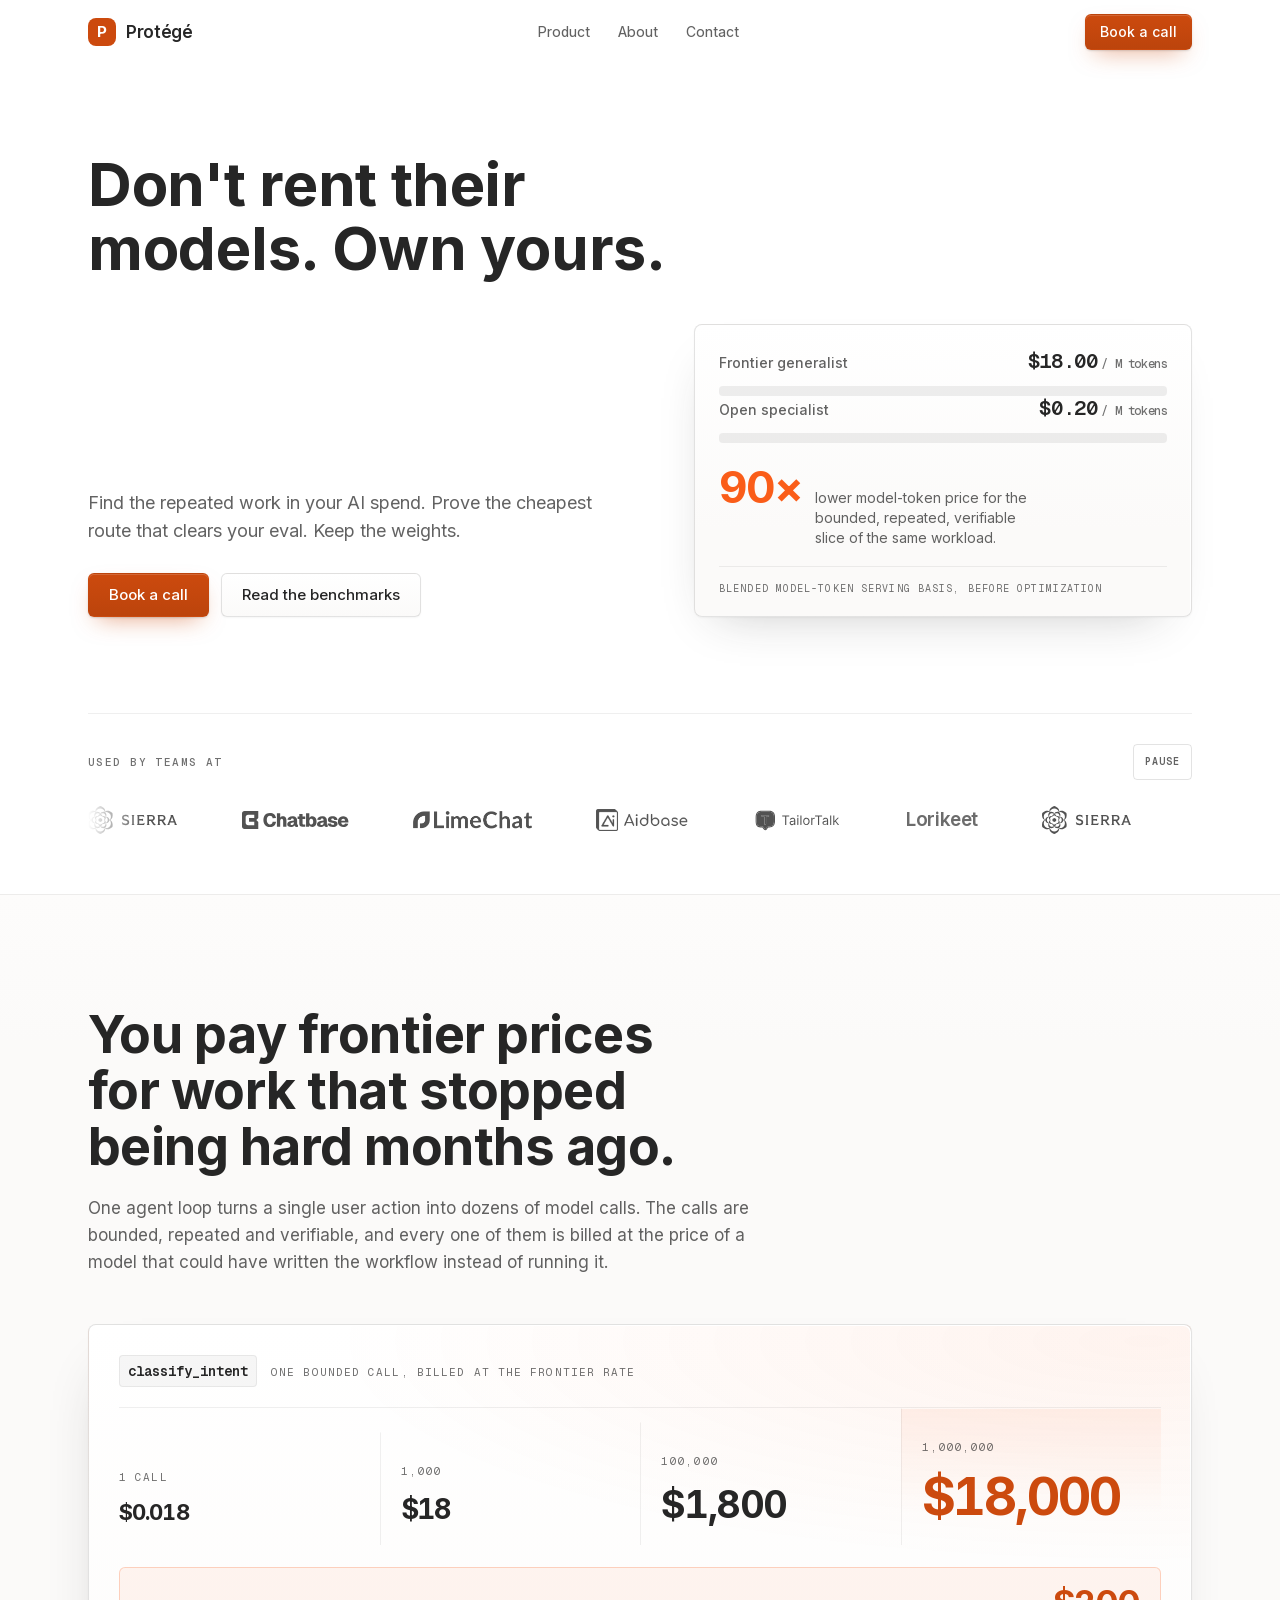
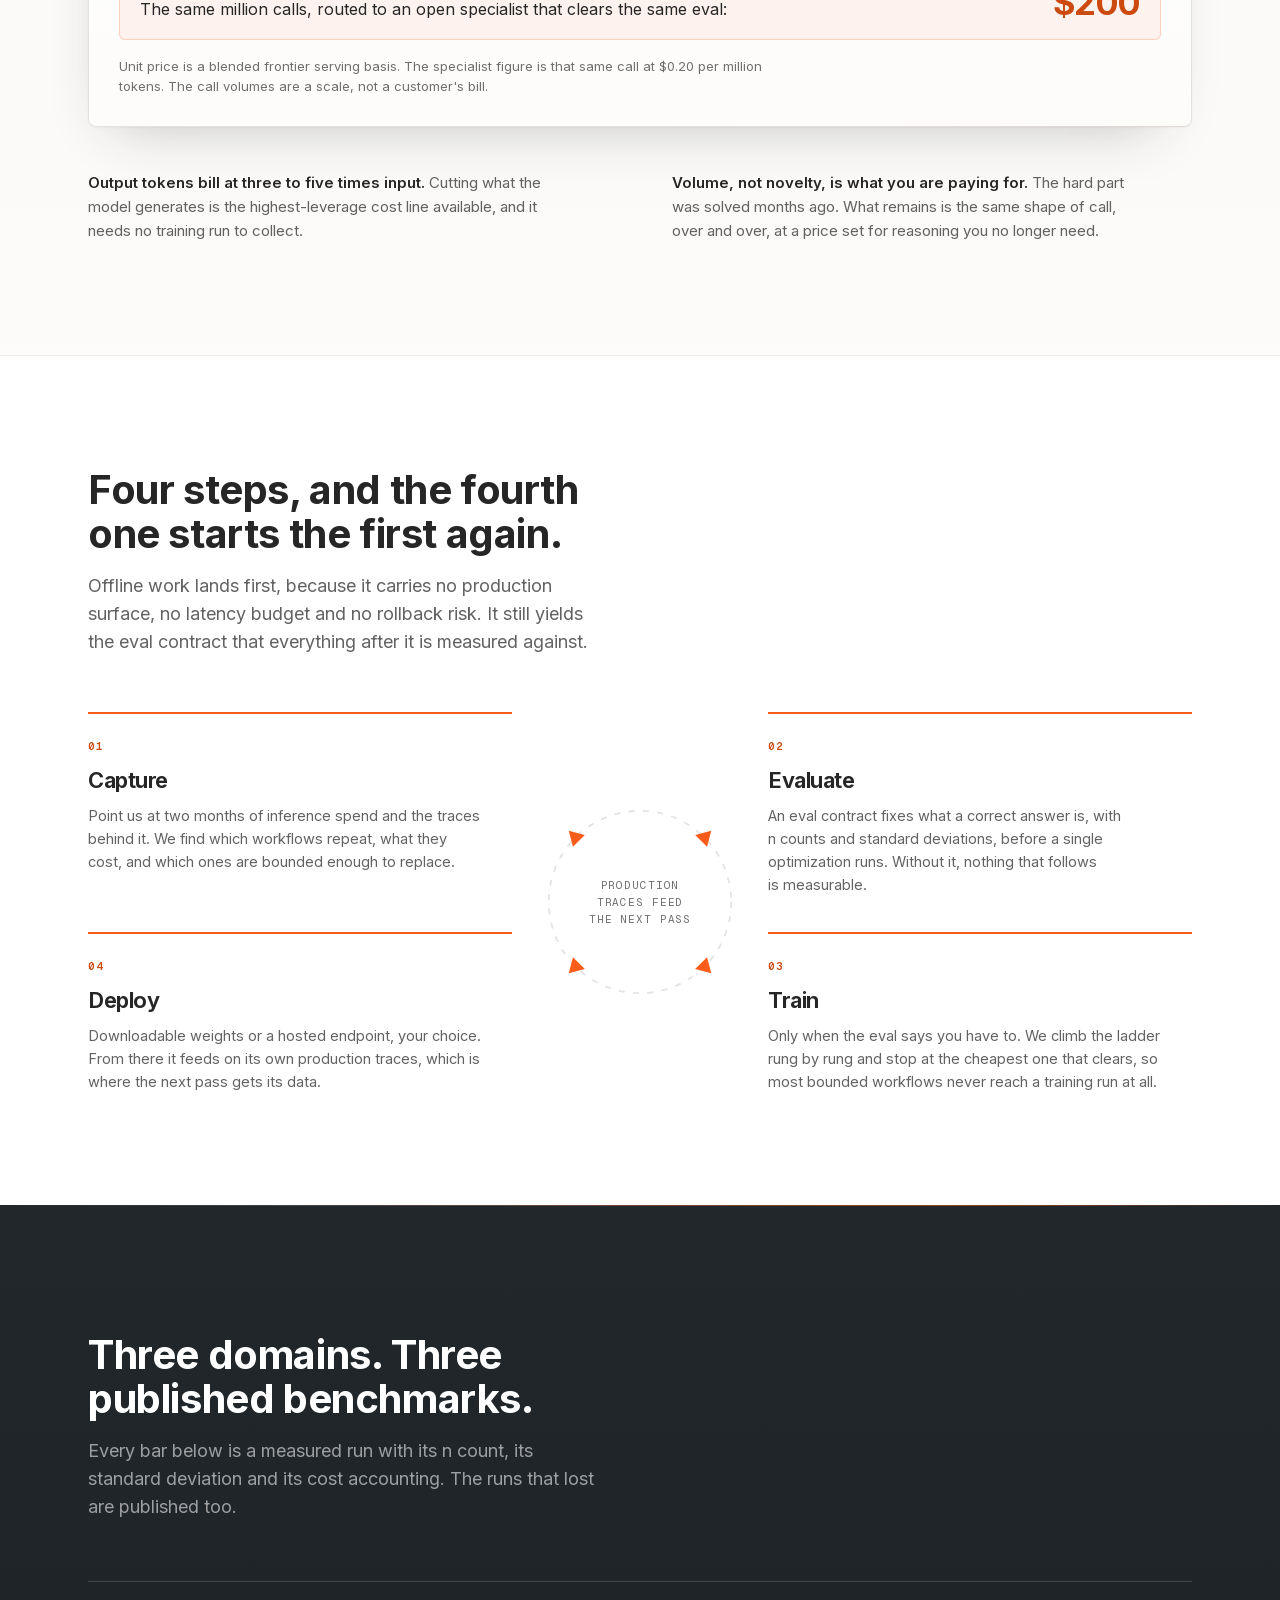
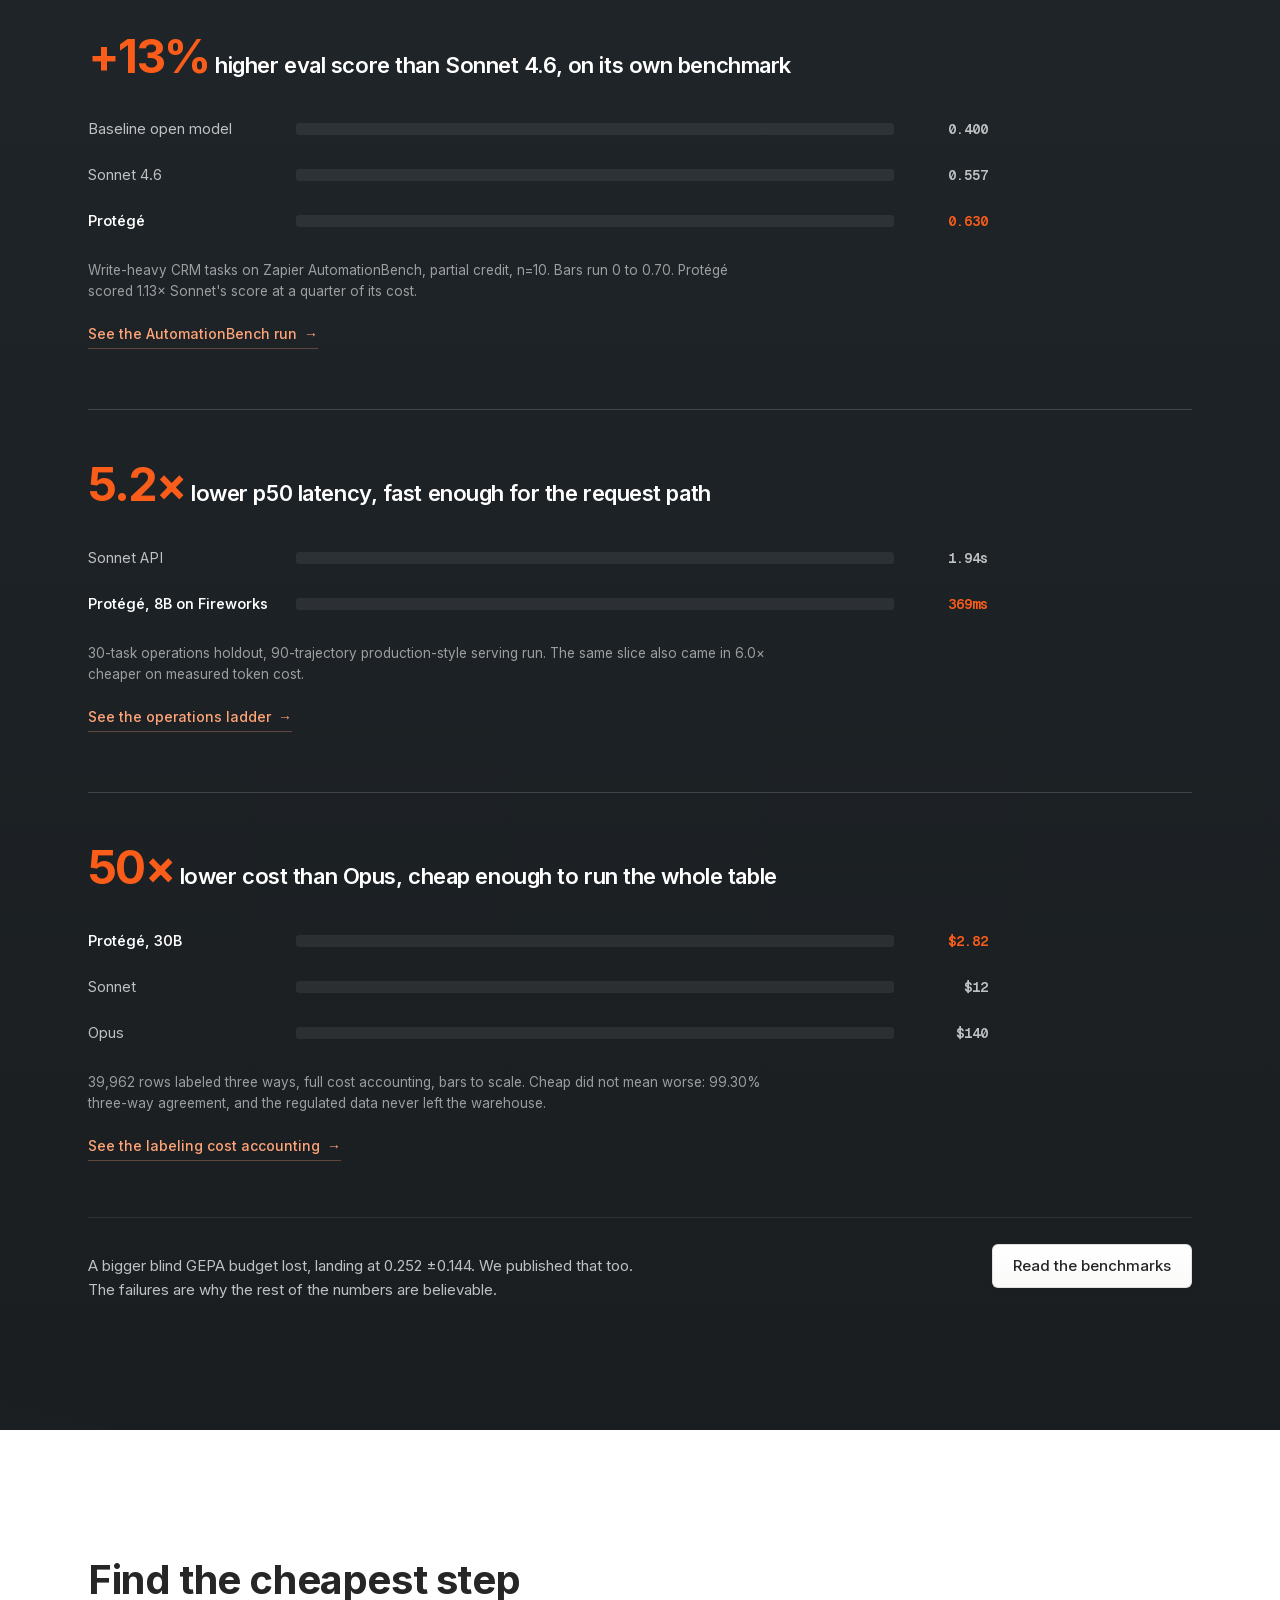
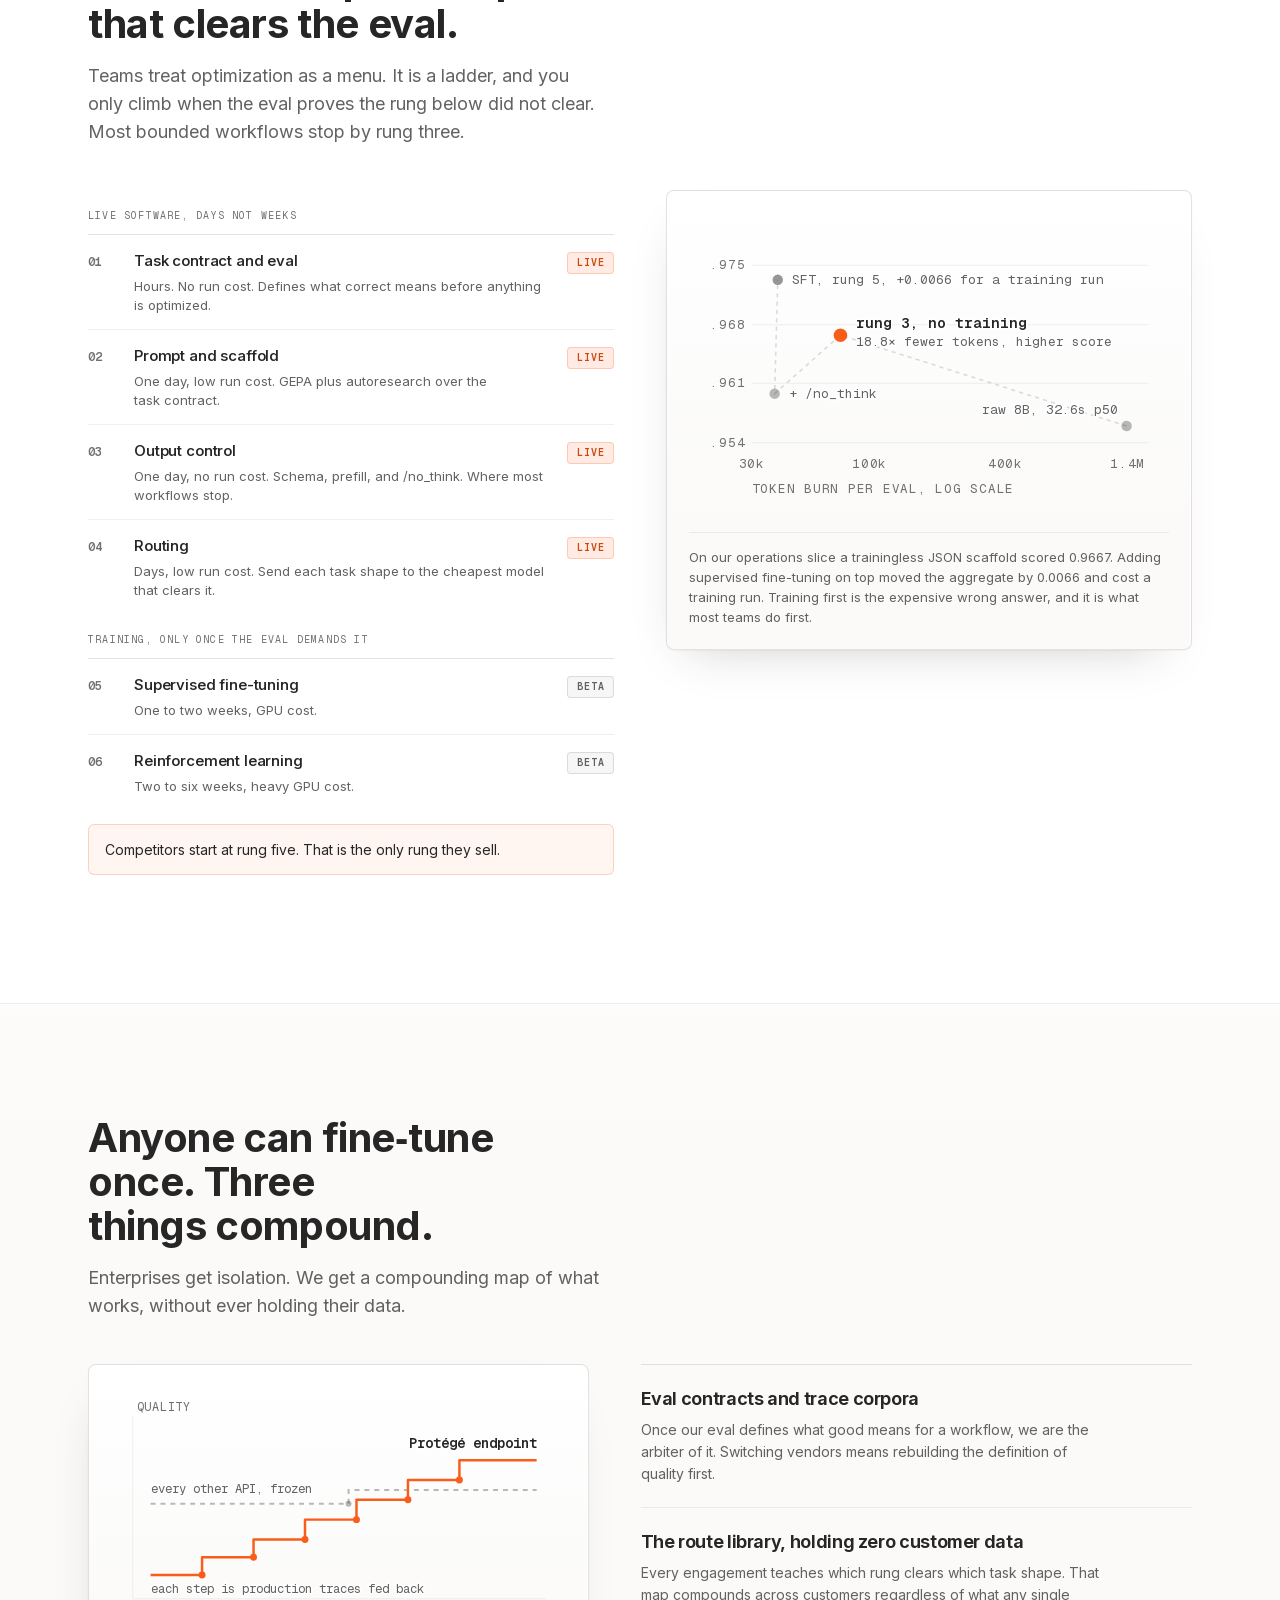
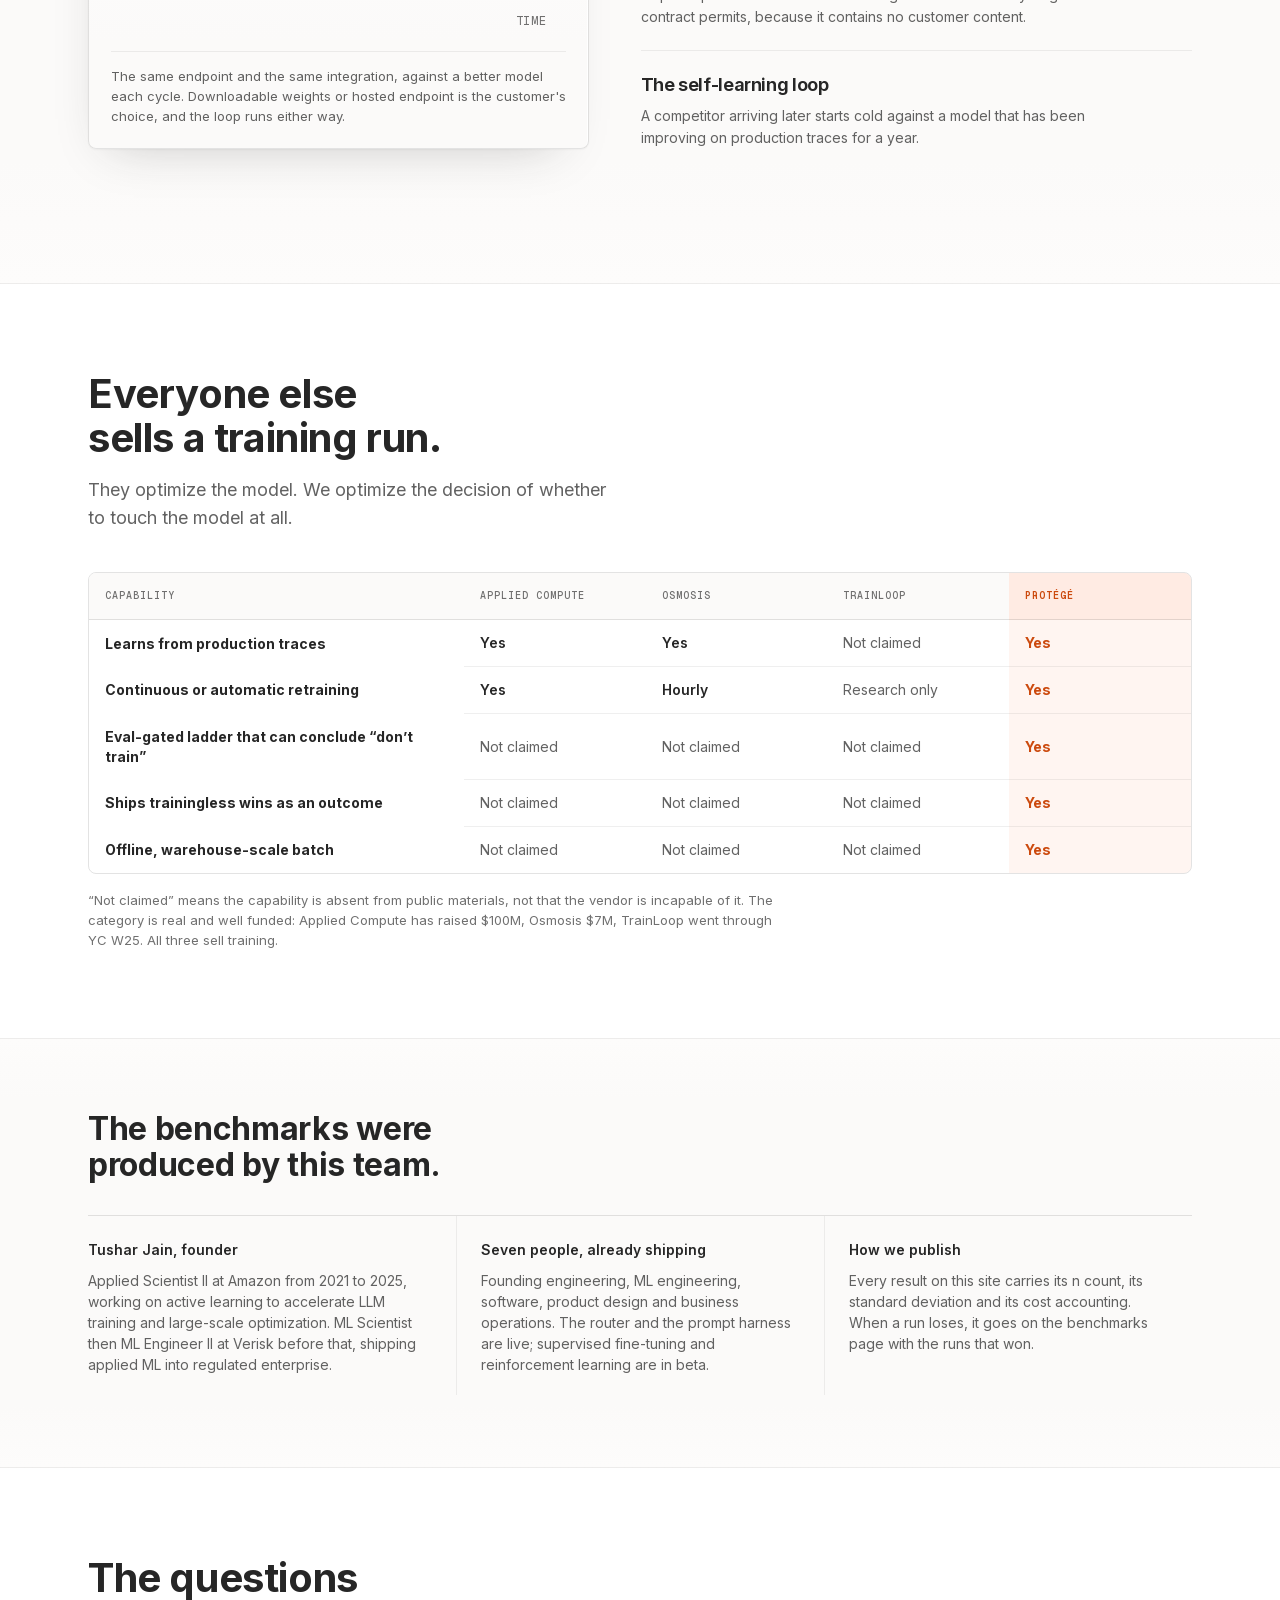
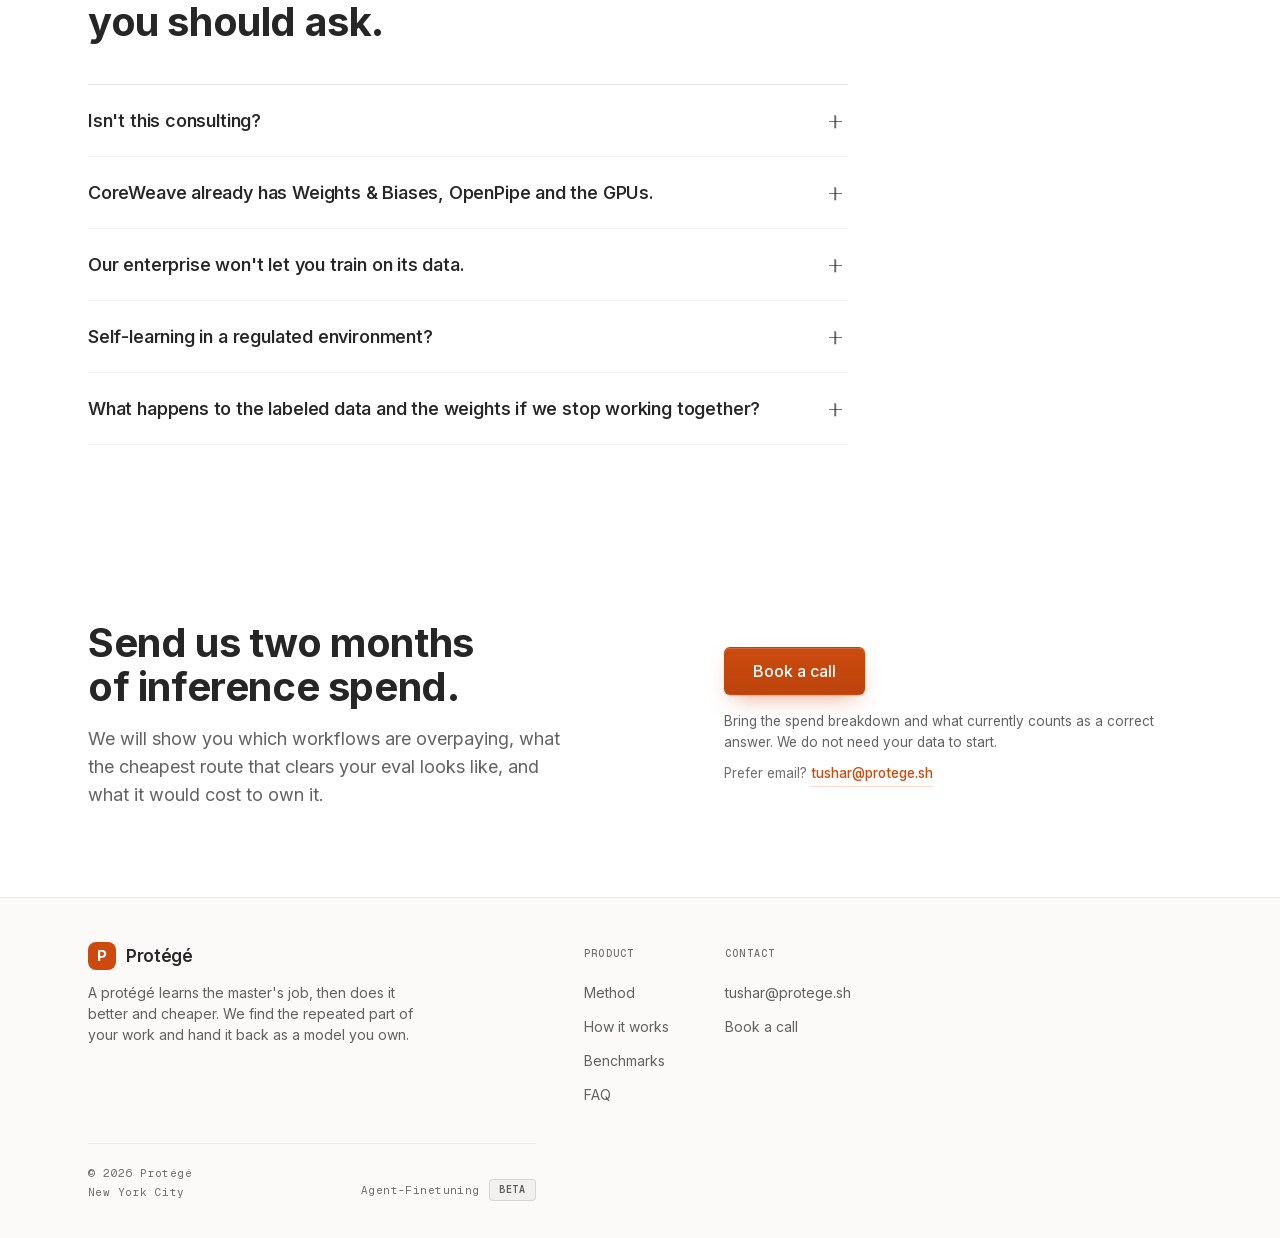
==== index.html @ 0a36b4c3 "Act on three audits: taste, craft/a11y, and SEO Three real P0s, one of them mine:  body{overflow-x:h" ====
<!DOCTYPE html>
<html lang="en">
<head>
<meta charset="UTF-8">
<meta name="viewport" content="width=device-width,initial-scale=1">
<title>Protégé — LLM post-training and routing that cuts inference cost</title>
<meta name="description" content="Protégé finds the repeated work in your LLM spend, proves the cheapest route that clears your eval, and hands back an open model you own. Published benchmarks with n counts.">
<meta name="theme-color" content="#ffffff">
<meta name="color-scheme" content="light">

<link rel="canonical" href="https://protege.sh/">

<meta property="og:type" content="website">
<meta property="og:site_name" content="Protégé">
<meta property="og:locale" content="en_US">
<meta property="og:url" content="https://protege.sh/">
<meta property="og:title" content="Protégé: own the models that do your repeated work">
<meta property="og:description" content="Find the repeated work in your LLM spend. Prove the cheapest route that clears your eval. Keep the weights.">
<meta property="og:image" content="https://protege.sh/assets/og.png">
<meta property="og:image:width" content="1200">
<meta property="og:image:height" content="630">
<meta property="og:image:type" content="image/png">
<meta property="og:image:alt" content="Protégé — eval-driven post-training and LLM routing">
<meta name="twitter:card" content="summary_large_image">
<meta name="twitter:title" content="Protégé: own the models that do your repeated work">
<meta name="twitter:description" content="Find the repeated work in your LLM spend. Prove the cheapest route that clears your eval. Keep the weights.">
<meta name="twitter:image" content="https://protege.sh/assets/og.png">
<meta name="twitter:image:alt" content="Protégé — eval-driven post-training and LLM routing">

<link rel="icon" href="assets/favicon.svg" type="image/svg+xml">
<link rel="preload" href="assets/fonts/inter-latin.woff2" as="font" type="font/woff2" crossorigin>
<link rel="preload" href="assets/fonts/geist-mono-latin.woff2" as="font" type="font/woff2" crossorigin>
<link rel="preload" href="assets/fonts/inter-latin-ext.woff2" as="font" type="font/woff2" crossorigin>
<link rel="stylesheet" href="assets/css/site.css">
<script>document.documentElement.className+=" js";setTimeout(function(){if(!window.__protegeReady)document.documentElement.className=document.documentElement.className.replace(" js","")},2500)</script>
<noscript><style>.reveal{opacity:1!important;transform:none!important}</style></noscript>
<script type="application/ld+json">
{
  "@context": "https://schema.org",
  "@graph": [
    {
      "@type": "Organization",
      "@id": "https://protege.sh/#organization",
      "name": "Protégé",
      "alternateName": "Protege",
      "url": "https://protege.sh/",
      "logo": "https://protege.sh/assets/og.png",
      "description": "Protégé finds the repeated work inside a company's LLM spend, proves the cheapest route that clears their eval, and hands back an open model they own.",
      "email": "tushar@protege.sh",
      "address": {
        "@type": "PostalAddress",
        "addressLocality": "New York",
        "addressRegion": "NY",
        "addressCountry": "US"
      },
      "founder": {
        "@type": "Person",
        "name": "Tushar Jain",
        "jobTitle": "Founder",
        "sameAs": [
          "https://scholar.google.com/citations?user=Aq7k140AAAAJ&hl=en"
        ],
        "alumniOf": [
          {
            "@type": "Organization",
            "name": "Amazon"
          },
          {
            "@type": "Organization",
            "name": "Verisk"
          }
        ]
      },
      "knowsAbout": [
        "LLM post-training",
        "supervised fine-tuning",
        "reinforcement learning from production traces",
        "LLM routing",
        "eval-driven optimization",
        "inference cost reduction"
      ]
    },
    {
      "@type": "WebSite",
      "@id": "https://protege.sh/#website",
      "url": "https://protege.sh/",
      "name": "Protégé",
      "publisher": {
        "@id": "https://protege.sh/#organization"
      },
      "inLanguage": "en"
    },
    {
      "@type": "WebPage",
      "@id": "https://protege.sh/#webpage",
      "url": "https://protege.sh/",
      "name": "Protégé: own the models that do your repeated work",
      "isPartOf": {
        "@id": "https://protege.sh/#website"
      },
      "about": {
        "@id": "https://protege.sh/#organization"
      }
    },
    {
      "@type": "FAQPage",
      "@id": "https://protege.sh/#faq",
      "isPartOf": {
        "@id": "https://protege.sh/#webpage"
      },
      "mainEntity": [
        {
          "@type": "Question",
          "name": "Isn't this consulting?",
          "acceptedAnswer": {
            "@type": "Answer",
            "text": "The ladder is productized. Rungs two, three and four are live software, and every engagement returns reusable rungs to the route library, so forward-deployed hours per engagement fall as coverage rises. The self-learning endpoint is the terminal product."
          }
        },
        {
          "@type": "Question",
          "name": "CoreWeave already has Weights & Biases, OpenPipe and the GPUs.",
          "acceptedAnswer": {
            "@type": "Answer",
            "text": "They assembled it to fill their own capacity, because post-training is a feature that sells compute. We stay neutral across providers, we hand back the weights, and we lead with the eval rather than the cluster. Different buyer, different incentive."
          }
        },
        {
          "@type": "Question",
          "name": "Our enterprise won't let you train on its data.",
          "acceptedAnswer": {
            "@type": "Answer",
            "text": "It does not have to. The cross-customer asset is the route library, a map of which rung clears which task shape, and it contains zero customer content. Per-tenant learning stays isolated and is sold as the feature."
          }
        },
        {
          "@type": "Question",
          "name": "Self-learning in a regulated environment?",
          "acceptedAnswer": {
            "@type": "Answer",
            "text": "There is a human approval gate on by default. No checkpoint promotes without sign-off in regulated tenants, and every retrain is versioned, diffable and rollback-able with a full audit trail. Silent self-redeployment is an audit finding, not a feature."
          }
        },
        {
          "@type": "Question",
          "name": "What happens to the labeled data and the weights if we stop working together?",
          "acceptedAnswer": {
            "@type": "Answer",
            "text": "The weights and the eval contract are yours to keep and to run anywhere. Regulated data stays inside your warehouse throughout; on the 39,962-row labeling run we only needed the problem shape, meaning the domain, the labels, a few examples and the eval contract."
          }
        }
      ]
    }
  ]
}
</script>
</head>
<body>

<a class="skip-link" href="#main">Skip to content</a>
<div id="navSentinel" aria-hidden="true"></div>

<header class="nav">
  <div class="wrap">
    <a class="brand" href="/" aria-label="Protégé home">
      <span class="mark" aria-hidden="true">P</span>
      <span class="word">Protégé</span>
    </a>
    <nav aria-label="Primary">
      <ul class="nav-links">
        <li><a href="#how">Product</a></li>
        <li><a href="team/">About</a></li>
        <li><a href="mailto:tushar@protege.sh">Contact</a></li>
      </ul>
    </nav>
    <div class="nav-right">
      <a class="btn btn-primary btn-sm" href="https://cal.com/tushar-ironlabs" target="_blank" rel="noopener">Book a call</a>
    </div>
  </div>
</header>

<main id="main" tabindex="-1">

<!-- ── HERO ───────────────────────────────────────────────────────────────── -->
<section class="hero">
  <div class="wrap">
    <h1 class="t-h1">Don't rent their models. Own yours.</h1>

    <div class="hero-split">
      <div>
        <p class="lede">Find the repeated work in your AI spend. Prove the cheapest route that clears your eval. Keep the weights.</p>
        <div class="hero-cta">
          <a class="btn btn-primary" href="https://cal.com/tushar-ironlabs" target="_blank" rel="noopener">Book a call</a>
          <a class="btn btn-ghost" href="benchmarks/">Read the benchmarks</a>
        </div>
      </div>

      <figure class="gapfig">
        <div class="gaprow">
          <span class="who">Frontier generalist</span>
          <span class="amt">$18.00<span>/ M tokens</span></span>
        </div>
        <div class="gapbar"><span class="fill" style="width:100%"></span></div>

        <div class="gaprow">
          <span class="who">Open specialist</span>
          <span class="amt">$0.20<span>/ M tokens</span></span>
        </div>
        <div class="gapbar is-heat"><span class="fill" style="width:1.1%"></span></div>

        <p class="gapmult">
          <b>90&times;</b>
          <span>lower model-token price for the bounded, repeated, verifiable slice of the same workload.</span>
        </p>

        <figcaption>Blended model-token serving basis, before optimization</figcaption>
      </figure>
    </div>
  </div>
</section>

<!-- ── USED BY ────────────────────────────────────────────────────────────── -->
<section class="usedby tight">
  <div class="wrap">
    <div class="usedby-head">
      <p class="usedby-label">Used by teams at</p>
      <button class="marquee-toggle" type="button" data-marquee-toggle aria-pressed="false">Pause</button>
    </div>
    <div class="logo-marquee">
      <div class="logo-marquee-inner">
        <ul class="logo-track">
        <li><img src="assets/logos/sierra.svg" alt="Sierra" width="116" height="36" style="--h:28px"></li>
        <li><img src="assets/logos/chatbase.svg" alt="Chatbase" width="143" height="24" style="--h:18px"></li>
        <li><img src="assets/logos/limechat.webp" alt="LimeChat" width="922" height="140" style="--h:18px"></li>
        <li><img src="assets/logos/aidbase.webp" alt="Aidbase" width="1136" height="272" style="--h:22px"></li>
        <li><img src="assets/logos/tailortalk.svg" alt="TailorTalk" width="1248" height="332" style="--h:24px"></li>
        <!-- Lorikeet publishes no wordmark SVG, and their bird mark silhouettes
             into an unreadable blob. Set in type until they send the real file. -->
        <li><span class="lockup">Lorikeet</span></li>
        </ul>
        <ul class="logo-track" aria-hidden="true">
        <li><img src="assets/logos/sierra.svg" alt="" width="116" height="36" style="--h:28px"></li>
        <li><img src="assets/logos/chatbase.svg" alt="" width="143" height="24" style="--h:18px"></li>
        <li><img src="assets/logos/limechat.webp" alt="" width="922" height="140" style="--h:18px"></li>
        <li><img src="assets/logos/aidbase.webp" alt="" width="1136" height="272" style="--h:22px"></li>
        <li><img src="assets/logos/tailortalk.svg" alt="" width="1248" height="332" style="--h:24px"></li>
        <li><span class="lockup">Lorikeet</span></li>
        </ul>
      </div>
    </div>
  </div>
</section>

<!-- ── THE VILLAIN ────────────────────────────────────────────────────────── -->
<section class="villain band-lighter">
  <div class="wrap">
    <h2 class="t-h2 reveal">You pay frontier prices for work that stopped being hard months ago.</h2>

    <p class="villain-lede reveal">One agent loop turns a single user action into dozens of model calls. The
      calls are bounded, repeated and verifiable, and every one of them is billed at the price of a model that
      could have written the workflow instead of running it.</p>

    <figure class="meter reveal">
      <figcaption class="meter-head">
        <code>classify_intent</code>
        <span>one bounded call, billed at the frontier rate</span>
      </figcaption>

      <ol class="meter-scale">
        <li>
          <span class="n">1 call</span>
          <span class="v" style="--s:22px">$0.018</span>
        </li>
        <li>
          <span class="n">1,000</span>
          <span class="v" style="--s:28px">$18</span>
        </li>
        <li>
          <span class="n">100,000</span>
          <span class="v" style="--s:38px">$1,800</span>
        </li>
        <li>
          <span class="n">1,000,000</span>
          <span class="v" style="--s:52px">$18,000</span>
        </li>
      </ol>

      <p class="meter-punch">
        The same million calls, routed to an open specialist that clears the same eval:
        <b>$200</b>
      </p>

      <p class="meter-note">Unit price is a blended frontier serving basis. The specialist figure is that same
        call at $0.20 per million tokens. The call volumes are a scale, not a customer's bill.</p>
    </figure>

    <div class="villain-note reveal">
      <p><b>Output tokens bill at three to five times input.</b> Cutting what the model generates is the
        highest-leverage cost line available, and it needs no training run to collect.</p>
      <p><b>Volume, not novelty, is what you are paying for.</b> The hard part was solved months ago. What
        remains is the same shape of call, over and over, at a price set for reasoning you no longer need.</p>
    </div>
  </div>
</section>

<!-- ── THE LOOP ───────────────────────────────────────────────────────────── -->
<section id="how" class="loopsec">
  <div class="wrap">
    <div class="section-head reveal">
      <h2 class="t-h3">Four steps, and the fourth one starts the first again.</h2>
      <p class="lede">Offline work lands first, because it carries no production surface, no latency budget
        and no rollback risk. It still yields the eval contract that everything after it is measured against.</p>
    </div>

    <div class="loop reveal">
      <ol class="loop-steps">
        <li>
          <span class="ls-n">01</span>
          <h3>Capture</h3>
          <p>Point us at two months of inference spend and the traces behind it. We find which workflows
            repeat, what they cost, and which ones are bounded enough to replace.</p>
        </li>
        <li>
          <span class="ls-n">02</span>
          <h3>Evaluate</h3>
          <p>An eval contract fixes what a correct answer is, with n counts and standard deviations, before a
            single optimization runs. Without it, nothing that follows is measurable.</p>
        </li>
        <li>
          <span class="ls-n">03</span>
          <h3>Train</h3>
          <p>Only when the eval says you have to. We climb the ladder rung by rung and stop at the cheapest one
            that clears, so most bounded workflows never reach a training run at all.</p>
        </li>
        <li>
          <span class="ls-n">04</span>
          <h3>Deploy</h3>
          <p>Downloadable weights or a hosted endpoint, your choice. From there it feeds on its own production
            traces, which is where the next pass gets its data.</p>
        </li>
      </ol>

      <div class="loop-ring">
        <svg viewBox="0 0 200 200" aria-hidden="true" width="100%" height="100%">
          <circle cx="100" cy="100" r="76" fill="none" stroke="var(--border-muted)" stroke-width="1.5"
                  stroke-dasharray="5 7"></circle>
          <g fill="var(--heat-100)">
            <path d="M100 16 l7 12 -14 0 z" transform="rotate(45 100 100)"></path>
            <path d="M100 16 l7 12 -14 0 z" transform="rotate(135 100 100)"></path>
            <path d="M100 16 l7 12 -14 0 z" transform="rotate(225 100 100)"></path>
            <path d="M100 16 l7 12 -14 0 z" transform="rotate(315 100 100)"></path>
          </g>
        </svg>
        <p class="loop-center">production<br>traces feed<br>the next pass</p>
      </div>

      <p class="loop-close">Step 04 feeds step 01: the deployed model's own traces are the next capture.</p>
    </div>
  </div>
</section>

<!-- ── PROOF (the one dark band) ──────────────────────────────────────────── -->
<section id="proof" class="proof">
  <div class="wrap">
    <div class="section-head reveal">
      <h2 class="t-h3">Three domains. Three published benchmarks.</h2>
      <p class="lede">Every bar below is a measured run with its n count, its standard deviation and its cost
        accounting. The runs that lost are published too.</p>
    </div>

    <article class="result reveal">
      <h3 class="result-num">+13%<span> higher eval score than Sonnet 4.6, on its own benchmark</span></h3>
      <div class="chart">
        <div class="ch-row">
          <span class="ch-name">Baseline open model</span>
          <span class="ch-track"><span class="fill" style="width:57%"></span></span>
          <span class="ch-val">0.400</span>
        </div>
        <div class="ch-row">
          <span class="ch-name">Sonnet 4.6</span>
          <span class="ch-track"><span class="fill" style="width:80%"></span></span>
          <span class="ch-val">0.557</span>
        </div>
        <div class="ch-row is-us">
          <span class="ch-name">Protégé</span>
          <span class="ch-track"><span class="fill" style="width:90%"></span></span>
          <span class="ch-val">0.630</span>
        </div>
        <p class="ch-foot">Write-heavy CRM tasks on Zapier AutomationBench, partial credit, n=10. Bars run 0 to
          0.70. Protégé scored 1.13&times; Sonnet's score at a quarter of its cost.</p>
      </div>
      <a class="tlink" href="benchmarks/#automationbench">See the AutomationBench run <span class="arw" aria-hidden="true">&rarr;</span></a>
    </article>

    <article class="result reveal">
      <h3 class="result-num">5.2&times;<span> lower p50 latency, fast enough for the request path</span></h3>
      <div class="chart">
        <div class="ch-row">
          <span class="ch-name">Sonnet API</span>
          <span class="ch-track"><span class="fill" style="width:100%"></span></span>
          <span class="ch-val">1.94s</span>
        </div>
        <div class="ch-row is-us">
          <span class="ch-name">Protégé, 8B on Fireworks</span>
          <span class="ch-track"><span class="fill" style="width:19%"></span></span>
          <span class="ch-val">369ms</span>
        </div>
        <p class="ch-foot">30-task operations holdout, 90-trajectory production-style serving run. The same
          slice also came in 6.0&times; cheaper on measured token cost.</p>
      </div>
      <a class="tlink" href="benchmarks/#operations">See the operations ladder <span class="arw" aria-hidden="true">&rarr;</span></a>
    </article>

    <article class="result reveal">
      <h3 class="result-num">50&times;<span> lower cost than Opus, cheap enough to run the whole table</span></h3>
      <div class="chart">
        <div class="ch-row is-us">
          <span class="ch-name">Protégé, 30B</span>
          <span class="ch-track"><span class="fill" style="width:2%"></span></span>
          <span class="ch-val">$2.82</span>
        </div>
        <div class="ch-row">
          <span class="ch-name">Sonnet</span>
          <span class="ch-track"><span class="fill" style="width:8.6%"></span></span>
          <span class="ch-val">$12</span>
        </div>
        <div class="ch-row">
          <span class="ch-name">Opus</span>
          <span class="ch-track"><span class="fill" style="width:100%"></span></span>
          <span class="ch-val">$140</span>
        </div>
        <p class="ch-foot">39,962 rows labeled three ways, full cost accounting, bars to scale. Cheap did not
          mean worse: 99.30% three-way agreement, and the regulated data never left the warehouse.</p>
      </div>
      <a class="tlink" href="benchmarks/#labeling">See the labeling cost accounting <span class="arw" aria-hidden="true">&rarr;</span></a>
    </article>

    <div class="proof-foot reveal">
      <p>A bigger blind GEPA budget lost, landing at 0.252 &plusmn;0.144. We published that too. The failures
        are why the rest of the numbers are believable.</p>
      <a class="btn btn-ghost" href="benchmarks/">Read the benchmarks</a>
    </div>
  </div>
</section>

<!-- ── THE METHOD ─────────────────────────────────────────────────────────── -->
<section id="method">
  <div class="wrap">
    <div class="section-head reveal">
      <h2 class="t-h3">Find the cheapest step that clears the eval.</h2>
      <p class="lede">Teams treat optimization as a menu. It is a ladder, and you only climb when the eval proves the rung below did not clear. Most bounded workflows stop by rung three.</p>
    </div>

    <div class="ladder-layout">
      <div class="reveal">
        <p class="rungs-group-label">Live software, days not weeks</p>
        <div class="rungs">
          <div class="rung">
            <span class="n">01</span>
            <span>
              <span class="name">Task contract and eval</span>
              <span class="meta">Hours. No run cost. Defines what correct means before anything is optimized.</span>
            </span>
            <span class="pill pill-live">Live</span>
          </div>
          <div class="rung">
            <span class="n">02</span>
            <span>
              <span class="name">Prompt and scaffold</span>
              <span class="meta">One day, low run cost. GEPA plus autoresearch over the task contract.</span>
            </span>
            <span class="pill pill-live">Live</span>
          </div>
          <div class="rung">
            <span class="n">03</span>
            <span>
              <span class="name">Output control</span>
              <span class="meta">One day, no run cost. Schema, prefill, and /no_think. Where most workflows stop.</span>
            </span>
            <span class="pill pill-live">Live</span>
          </div>
          <div class="rung">
            <span class="n">04</span>
            <span>
              <span class="name">Routing</span>
              <span class="meta">Days, low run cost. Send each task shape to the cheapest model that clears it.</span>
            </span>
            <span class="pill pill-live">Live</span>
          </div>
        </div>

        <p class="rungs-group-label">Training, only once the eval demands it</p>
        <div class="rungs">
          <div class="rung">
            <span class="n">05</span>
            <span>
              <span class="name">Supervised fine-tuning</span>
              <span class="meta">One to two weeks, GPU cost.</span>
            </span>
            <span class="pill pill-beta">Beta</span>
          </div>
          <div class="rung">
            <span class="n">06</span>
            <span>
              <span class="name">Reinforcement learning</span>
              <span class="meta">Two to six weeks, heavy GPU cost.</span>
            </span>
            <span class="pill pill-beta">Beta</span>
          </div>
        </div>

        <p class="rung-stop">Competitors start at rung five. That is the only rung they sell.</p>
      </div>

      <figure class="ladder-figure reveal">
        <svg viewBox="0 0 460 290" role="img" width="100%"
             aria-label="Eval score against tokens burned per eval on a logarithmic scale, measured on a 30-task operations holdout. Raw 8B scores 0.9560 at 1.39 million tokens. Adding JSON prefill scores 0.9667 at 74 thousand tokens. Adding slash-no-think scores 0.9598 at 38 thousand tokens. Supervised fine-tuning scores 0.9733 at 39 thousand tokens.">
          <g class="fig-grid">
            <line x1="60" y1="220" x2="440" y2="220"></line>
            <line x1="60" y1="163" x2="440" y2="163"></line>
            <line x1="60" y1="107" x2="440" y2="107"></line>
            <line x1="60" y1="50"  x2="440" y2="50"></line>
          </g>
          <g class="fig-axis">
            <text x="54" y="224" text-anchor="end">.954</text>
            <text x="54" y="167" text-anchor="end">.961</text>
            <text x="54" y="111" text-anchor="end">.968</text>
            <text x="54" y="54"  text-anchor="end">.975</text>
            <text x="60"  y="244" text-anchor="middle">30k</text>
            <text x="173" y="244" text-anchor="middle">100k</text>
            <text x="303" y="244" text-anchor="middle">400k</text>
            <text x="420" y="244" text-anchor="middle">1.4M</text>
            <text x="60" y="268">TOKEN BURN PER EVAL, LOG SCALE</text>
          </g>

          <!-- path through the ladder -->
          <path d="M419 204 L145 117 L82 173 L85 64" fill="none" stroke="#262626" stroke-opacity=".16" stroke-width="1.5" stroke-dasharray="4 4"></path>

          <circle cx="419" cy="204" r="5" fill="#262626" fill-opacity=".32"></circle>
          <text class="fig-label" x="411" y="192" text-anchor="end">raw 8B, 32.6s p50</text>

          <circle cx="145" cy="117" r="6.5" fill="#fa5d19"></circle>
          <text class="fig-value" x="160" y="110" fill="#cc4a0e">rung 3, no training</text>
          <text class="fig-label" x="160" y="127">18.8&#215; fewer tokens, higher score</text>

          <circle cx="82" cy="173" r="5" fill="#262626" fill-opacity=".32"></circle>
          <text class="fig-label" x="96" y="177">+ /no_think</text>

          <circle cx="85" cy="64" r="5" fill="#262626" fill-opacity=".48"></circle>
          <text class="fig-label" x="99" y="68">SFT, rung 5, +0.0066 for a training run</text>
        </svg>
        <figcaption>On our operations slice a trainingless JSON scaffold scored 0.9667. Adding supervised fine-tuning on top moved the aggregate by 0.0066 and cost a training run. Training first is the expensive wrong answer, and it is what most teams do first.</figcaption>
      </figure>
    </div>
  </div>
</section>

<!-- ── WHAT COMPOUNDS ─────────────────────────────────────────────────────── -->
<section id="compounds" class="band-lighter">
  <div class="wrap">
    <div class="section-head reveal">
      <h2 class="t-h3">Anyone can fine&#8209;tune once. Three things compound.</h2>
      <p class="lede">Enterprises get isolation. We get a compounding map of what works, without ever holding their data.</p>
    </div>

    <div class="compound-layout">
      <figure class="ladder-figure reveal">
        <svg viewBox="0 0 460 250" role="img" width="100%"
             aria-label="Quality over time. Every other API stays flat between vendor releases. The Protégé endpoint steps upward at each tick as production traces are fed back.">
          <g class="fig-axis">
            <text x="26" y="24">QUALITY</text>
            <text x="440" y="240" text-anchor="end">TIME</text>
          </g>
          <line x1="22" y1="214" x2="440" y2="214" class="fig-grid"></line>
          <line x1="22" y1="30" x2="22" y2="214" class="fig-grid"></line>

          <!-- frozen -->
          <path d="M40 118 L240 118 L240 104 L430 104" fill="none" stroke="#262626" stroke-opacity=".32" stroke-width="2" stroke-dasharray="5 5"></path>
          <circle cx="240" cy="118" r="3" fill="#262626" fill-opacity=".32"></circle>
          <text class="fig-label" x="40" y="107">every other API, frozen</text>

          <!-- protege steps -->
          <path d="M40 190 L92 190 L92 172 L144 172 L144 154 L196 154 L196 134 L248 134 L248 114 L300 114 L300 94 L352 94 L352 74 L430 74"
                fill="none" stroke="#fa5d19" stroke-width="2.5" stroke-linejoin="round"></path>
          <circle cx="92" cy="190" r="3.5" fill="#fa5d19"></circle>
          <circle cx="144" cy="172" r="3.5" fill="#fa5d19"></circle>
          <circle cx="196" cy="154" r="3.5" fill="#fa5d19"></circle>
          <circle cx="248" cy="134" r="3.5" fill="#fa5d19"></circle>
          <circle cx="300" cy="114" r="3.5" fill="#fa5d19"></circle>
          <circle cx="352" cy="94" r="3.5" fill="#fa5d19"></circle>
          <text class="fig-value" x="430" y="62" text-anchor="end" fill="#cc4a0e">Protégé endpoint</text>
          <text class="fig-label" x="40" y="208">each step is production traces fed back</text>
        </svg>
        <figcaption>The same endpoint and the same integration, against a better model each cycle. Downloadable weights or hosted endpoint is the customer's choice, and the loop runs either way.</figcaption>
      </figure>

      <div class="assets reveal">
        <article class="asset">
          <h3>Eval contracts and trace corpora</h3>
          <p>Once our eval defines what good means for a workflow, we are the arbiter of it. Switching vendors means rebuilding the definition of quality first.</p>
        </article>
        <article class="asset">
          <h3>The route library, holding zero customer data</h3>
          <p>Every engagement teaches which rung clears which task shape. That map compounds across customers regardless of what any single contract permits, because it contains no customer content.</p>
        </article>
        <article class="asset">
          <h3>The self-learning loop</h3>
          <p>A competitor arriving later starts cold against a model that has been improving on production traces for a year.</p>
        </article>
      </div>
    </div>
  </div>
</section>

<!-- ── COMPETITION ────────────────────────────────────────────────────────── -->
<section id="compare">
  <div class="wrap">
    <div class="section-head reveal">
      <h2 class="t-h3">Everyone else sells a training run.</h2>
      <p class="lede">They optimize the model. We optimize the decision of whether to touch the model at all.</p>
    </div>

    <div class="table-scroll reveal" tabindex="0" role="region" aria-label="Capability comparison across vendors">
      <table class="grid">
        <caption class="sr-only">Capability comparison between Applied Compute, Osmosis, TrainLoop and Protégé</caption>
        <thead>
          <tr>
            <th scope="col">Capability</th>
            <th scope="col">Applied Compute</th>
            <th scope="col">Osmosis</th>
            <th scope="col">TrainLoop</th>
            <th scope="col" class="us">Protégé</th>
          </tr>
        </thead>
        <tbody>
          <tr>
            <th scope="row">Learns from production traces</th>
            <td class="y">Yes</td><td class="y">Yes</td><td class="n">Not claimed</td><td class="us y">Yes</td>
          </tr>
          <tr>
            <th scope="row">Continuous or automatic retraining</th>
            <td class="y">Yes</td><td class="y">Hourly</td><td class="n">Research only</td><td class="us y">Yes</td>
          </tr>
          <tr>
            <th scope="row">Eval-gated ladder that can conclude &ldquo;don&rsquo;t train&rdquo;</th>
            <td class="n">Not claimed</td><td class="n">Not claimed</td><td class="n">Not claimed</td><td class="us y">Yes</td>
          </tr>
          <tr>
            <th scope="row">Ships trainingless wins as an outcome</th>
            <td class="n">Not claimed</td><td class="n">Not claimed</td><td class="n">Not claimed</td><td class="us y">Yes</td>
          </tr>
          <tr>
            <th scope="row">Offline, warehouse-scale batch</th>
            <td class="n">Not claimed</td><td class="n">Not claimed</td><td class="n">Not claimed</td><td class="us y">Yes</td>
          </tr>
        </tbody>
      </table>
    </div>

    <p class="table-note reveal">&ldquo;Not claimed&rdquo; means the capability is absent from public materials, not that the vendor is incapable of it. The category is real and well funded: Applied Compute has raised $100M, Osmosis $7M, TrainLoop went through YC W25. All three sell training.</p>
  </div>
</section>

<!-- ── WHO BUILDS THIS ────────────────────────────────────────────────────── -->
<section id="team" class="tight band-lighter">
  <div class="wrap">
    <div class="section-head reveal">
      <h2 class="t-h4">The benchmarks were produced by this team.</h2>
    </div>
    <div class="kv reveal">
      <div>
        <p class="k">Tushar Jain, founder</p>
        <p class="v">Applied Scientist II at Amazon from 2021 to 2025, working on active learning to accelerate LLM training and large-scale optimization. ML Scientist then ML Engineer II at Verisk before that, shipping applied ML into regulated enterprise.</p>
      </div>
      <div>
        <p class="k">Seven people, already shipping</p>
        <p class="v">Founding engineering, ML engineering, software, product design and business operations. The router and the prompt harness are live; supervised fine-tuning and reinforcement learning are in beta.</p>
      </div>
      <div>
        <p class="k">How we publish</p>
        <p class="v">Every result on this site carries its n count, its standard deviation and its cost accounting. When a run loses, it goes on the benchmarks page with the runs that won.</p>
      </div>
    </div>
  </div>
</section>

<!-- ── FAQ ────────────────────────────────────────────────────────────────── -->
<section id="faq">
  <div class="wrap">
    <div class="section-head reveal">
      <h2 class="t-h3">The questions you should ask.</h2>
    </div>

    <div class="faq reveal">
      <details>
        <summary>Isn't this consulting?</summary>
        <p>The ladder is productized. Rungs two, three and four are live software, and every engagement returns reusable rungs to the route library, so forward-deployed hours per engagement fall as coverage rises. The self-learning endpoint is the terminal product.</p>
      </details>
      <details>
        <summary>CoreWeave already has Weights &amp; Biases, OpenPipe and the GPUs.</summary>
        <p>They assembled it to fill their own capacity, because post-training is a feature that sells compute. We stay neutral across providers, we hand back the weights, and we lead with the eval rather than the cluster. Different buyer, different incentive.</p>
      </details>
      <details>
        <summary>Our enterprise won't let you train on its data.</summary>
        <p>It does not have to. The cross-customer asset is the route library, a map of which rung clears which task shape, and it contains zero customer content. Per-tenant learning stays isolated and is sold as the feature.</p>
      </details>
      <details>
        <summary>Self-learning in a regulated environment?</summary>
        <p>There is a human approval gate on by default. No checkpoint promotes without sign-off in regulated tenants, and every retrain is versioned, diffable and rollback-able with a full audit trail. Silent self-redeployment is an audit finding, not a feature.</p>
      </details>
      <details>
        <summary>What happens to the labeled data and the weights if we stop working together?</summary>
        <p>The weights and the eval contract are yours to keep and to run anywhere. Regulated data stays inside your warehouse throughout; on the 39,962-row labeling run we only needed the problem shape, meaning the domain, the labels, a few examples and the eval contract.</p>
      </details>
    </div>
  </div>
</section>

<!-- ── CLOSE ──────────────────────────────────────────────────────────────── -->
<section id="audit" class="close">
  <div class="wrap">
    <div class="reveal">
      <h2 class="t-h3">Send us two months of inference spend.</h2>
      <p class="lede">We will show you which workflows are overpaying, what the cheapest route that clears your eval looks like, and what it would cost to own it.</p>
    </div>

    <div class="book-card reveal">
      <a class="btn btn-primary" href="https://cal.com/tushar-ironlabs" target="_blank" rel="noopener">Book a call</a>
      <p class="fine">Bring the spend breakdown and what currently counts as a correct answer. We do not need your data to start.</p>
      <p class="fine">Prefer email? <a class="tlink" href="mailto:tushar@protege.sh">tushar@protege.sh</a></p>
    </div>
  </div>
</section>

</main>

<footer class="foot">
  <div class="wrap">
    <div class="about">
      <a class="brand" href="/" aria-label="Protégé home">
        <span class="mark" aria-hidden="true">P</span>
        <span class="word">Protégé</span>
      </a>
      <p>A protégé learns the master's job, then does it better and cheaper. We find the repeated part of your work and hand it back as a model you own.</p>
    </div>

    <nav aria-label="Footer">
      <div>
        <h3>Product</h3>
        <ul>
          <li><a href="#method">Method</a></li>
          <li><a href="#how">How it works</a></li>
          <li><a href="benchmarks/">Benchmarks</a></li>
          <li><a href="#faq">FAQ</a></li>
        </ul>
      </div>
      <div>
        <h3>Contact</h3>
        <ul>
          <li><a href="mailto:tushar@protege.sh">tushar@protege.sh</a></li>
          <li><a href="https://cal.com/tushar-ironlabs" target="_blank" rel="noopener">Book a call</a></li>
        </ul>
      </div>
    </nav>
  </div>

  <div class="wrap">
    <div class="foot-base">
      <span class="foot-place">&copy; 2026 Protégé<br>New York City</span>
      <span class="foot-status">Agent-Finetuning <span class="pill pill-beta">Beta</span></span>
    </div>
  </div>
</footer>

<script src="assets/js/site.js" defer></script>
</body>
</html>
---- assets/css/site.css ----
@font-face {
  font-family: 'Geist Mono';
  font-style: normal;
  font-weight: 400 600;
  font-display: swap;
  src: url(../fonts/geist-mono-latin-ext.woff2) format('woff2');
  unicode-range: U+0100-02BA, U+02BD-02C5, U+02C7-02CC, U+02CE-02D7, U+02DD-02FF, U+0304, U+0308, U+0329, U+1D00-1DBF, U+1E00-1E9F, U+1EF2-1EFF, U+2020, U+20A0-20AB, U+20AD-20C0, U+2113, U+2C60-2C7F, U+A720-A7FF;
}
@font-face {
  font-family: 'Geist Mono';
  font-style: normal;
  font-weight: 400 600;
  font-display: swap;
  src: url(../fonts/geist-mono-latin.woff2) format('woff2');
  unicode-range: U+0000-00FF, U+0131, U+0152-0153, U+02BB-02BC, U+02C6, U+02DA, U+02DC, U+0304, U+0308, U+0329, U+2000-206F, U+20AC, U+2122, U+2191, U+2193, U+2212, U+2215, U+FEFF, U+FFFD;
}
@font-face {
  font-family: 'Inter';
  font-style: normal;
  font-weight: 400 800;
  font-display: swap;
  src: url(../fonts/inter-latin-ext.woff2) format('woff2');
  unicode-range: U+0100-02BA, U+02BD-02C5, U+02C7-02CC, U+02CE-02D7, U+02DD-02FF, U+0304, U+0308, U+0329, U+1D00-1DBF, U+1E00-1E9F, U+1EF2-1EFF, U+2020, U+20A0-20AB, U+20AD-20C0, U+2113, U+2C60-2C7F, U+A720-A7FF;
}
@font-face {
  font-family: 'Inter';
  font-style: normal;
  font-weight: 400 800;
  font-display: swap;
  src: url(../fonts/inter-latin.woff2) format('woff2');
  unicode-range: U+0000-00FF, U+0131, U+0152-0153, U+02BB-02BC, U+02C6, U+02DA, U+02DC, U+0304, U+0308, U+0329, U+2000-206F, U+20AC, U+2122, U+2191, U+2193, U+2212, U+2215, U+FEFF, U+FFFD;
}

/* ==========================================================================
   PROTÉGÉ
   Design system ported from firecrawl/open-scouts DESIGN_SYSTEM.md
   heat-100 #fa5d19 is the only accent. Pixel radii. Suisse Intl is licensed,
   so Inter (the system's documented fallback) carries the sans role.
   ========================================================================== */

:root {
  /* heat scale */
  --heat-100: #fa5d19;
  --heat-88: rgba(250, 93, 25, .88);
  --heat-56: rgba(250, 93, 25, .56);
  --heat-24: rgba(250, 93, 25, .24);
  --heat-12: rgba(250, 93, 25, .12);
  --heat-6: rgba(250, 93, 25, .06);
  /* heat-100 is 3.14:1 on white, so it carries fills, strokes, borders and
     display numerals only. Anything at text size uses heat-text (4.59:1). */
  --heat-text: #cc4a0e;        /* 4.59:1 on white, the floor for heat as type */
  --heat-text-hover: #b03f0b;
  --heat-press: #a93c09;
  --heat-on-dark: #ffa477;     /* 8.2:1 on --bg-dark */
  /* the light source, so shadows and highlights agree on where it is */
  --lit-x: -6px;

  /* accents */
  --accent-black: #262626;
  --accent-white: #ffffff;
  --accent-forest: #42c366;
  
  /* black alpha ramp */
  --black-a88: rgba(38, 38, 38, .88);
  --black-a72: rgba(38, 38, 38, .72);
  --black-a56: rgba(38, 38, 38, .56);
  --black-a40: rgba(38, 38, 38, .40);
  --black-a24: rgba(38, 38, 38, .24);
  --black-a12: rgba(38, 38, 38, .12);
  --black-a8: rgba(38, 38, 38, .08);
  --black-a4: rgba(38, 38, 38, .04);

  /* text ramp, contrast-checked on #ffffff and #fbfaf9
     --text-2 #636363 = 6.0:1 · --text-3 #6f6f6f = 5.2:1 */
  --text-2: rgba(38, 38, 38, .72);
  --text-3: rgba(38, 38, 38, .66);

  /* white alpha ramp, dark band only */
  --white-a72: rgba(255, 255, 255, .72);
  --white-a56: rgba(255, 255, 255, .56);
  --white-a40: rgba(255, 255, 255, .40);
  --white-a12: rgba(255, 255, 255, .12);
  --white-a8: rgba(255, 255, 255, .08);

  /* ui */
  --border-faint: rgba(38, 38, 38, .07);
  --border-muted: rgba(38, 38, 38, .13);
  --border-loud: rgba(38, 38, 38, .26);
  --border-faint-d: rgba(255, 255, 255, .09);
  --border-muted-d: rgba(255, 255, 255, .16);
  --bg-base: #ffffff;
  --bg-lighter: #fbfaf9;
  --bg-dark: #1e2327;

  /* type */
  --sans: "Inter", -apple-system, BlinkMacSystemFont, "Segoe UI", Roboto, sans-serif;
  --mono: "Geist Mono", ui-monospace, SFMono-Regular, Menlo, Consolas, monospace;

  /* layout */
  --maxw: 1200px;
  --gut: clamp(20px, 5vw, 48px);
  --nav-h: 64px;
  --ease: cubic-bezier(.16, 1, .3, 1);
}

/* --------------------------------------------------------------------------
   RESET
   -------------------------------------------------------------------------- */

*, *::before, *::after { box-sizing: border-box; }
* { margin: 0; padding: 0; }

html {
  -webkit-text-size-adjust: 100%;
  scroll-padding-top: calc(var(--nav-h) + 24px);
  /* clip, not hidden: hidden on the root would make it a scroll container */
  overflow-x: clip;
}

@media (prefers-reduced-motion: no-preference) {
  html { scroll-behavior: smooth; }
}

body {
  background: var(--bg-base);
  color: var(--accent-black);
  font-family: var(--sans);
  font-size: 16px;
  line-height: 24px;
  font-feature-settings: "cv05" 1;
  -webkit-font-smoothing: antialiased;
}

a { color: inherit; }
img, svg { max-width: 100%; display: block; }
button, input { font: inherit; color: inherit; }

:focus-visible {
  outline: 2px solid var(--heat-100);
  outline-offset: 3px;
  border-radius: 4px;
}

::selection { background: var(--heat-24); }

.sr-only {
  position: absolute;
  width: 1px; height: 1px;
  padding: 0; margin: -1px;
  overflow: hidden;
  clip-path: inset(50%);
  white-space: nowrap;
}

.skip-link {
  position: absolute;
  top: 8px; left: 8px;
  z-index: 100;
  padding: 10px 16px;
  background: var(--accent-black);
  color: var(--accent-white);
  border-radius: 6px;
  font-size: 14px;
  font-weight: 500;
  text-decoration: none;
  transform: translateY(-200%);
}
.skip-link:focus { transform: translateY(0); }

/* --------------------------------------------------------------------------
   TYPE SCALE (Firecrawl semantic scale, verbatim)
   -------------------------------------------------------------------------- */

.t-h1 { font-size: 60px; line-height: 64px; letter-spacing: -.3px; font-weight: 700; }
.t-h2 { font-size: 52px; line-height: 56px; letter-spacing: -.52px; font-weight: 700; }
.t-h3 { font-size: 40px; line-height: 44px; letter-spacing: -.4px; font-weight: 700; }
.t-h4 { font-size: 32px; line-height: 36px; letter-spacing: -.32px; font-weight: 700; }
.t-h5 { font-size: 24px; line-height: 32px; letter-spacing: -.24px; font-weight: 600; }

.b-xl { font-size: 20px; line-height: 28px; letter-spacing: -.1px; }
.b-lg { font-size: 16px; line-height: 24px; }
.b-md { font-size: 14px; line-height: 20px; letter-spacing: .14px; }
.b-sm { font-size: 13px; line-height: 20px; }

.m-md { font-family: var(--mono); font-size: 14px; line-height: 22px; }
.m-sm { font-family: var(--mono); font-size: 13px; line-height: 20px; font-weight: 500; }
.m-xs { font-family: var(--mono); font-size: 12px; line-height: 16px; }

.dim { color: var(--text-2); }
.dimmer { color: var(--text-3); }
.heat { color: var(--heat-100); }
strong, .strong { font-weight: 600; color: var(--accent-black); }

h1, h2, h3, h4 { text-wrap: balance; }
p, li, figcaption, summary, .rung .meta, .lede, .ch-foot, .meter-note { text-wrap: pretty; }

.lede {
  font-size: 18px;
  line-height: 28px;
  color: var(--text-2);
  max-width: 64ch;
}

/* fluid display sizes */
@media (max-width: 900px) {
  .t-h1 { font-size: clamp(36px, 7.4vw, 60px); line-height: 1.06; }
  .t-h2 { font-size: clamp(32px, 6.4vw, 52px); line-height: 1.08; }
  .t-h3 { font-size: clamp(27px, 5.2vw, 40px); line-height: 1.12; }
  .t-h4 { font-size: clamp(23px, 4.4vw, 32px); line-height: 1.16; }
  .lede { font-size: 16px; line-height: 26px; }
}

/* --------------------------------------------------------------------------
   LAYOUT
   -------------------------------------------------------------------------- */

.wrap {
  width: 100%;
  max-width: var(--maxw);
  margin-inline: auto;
  padding-inline: var(--gut);
}

section { padding-block: clamp(64px, 9vw, 112px); }
/* dense sections get room, light ones get compressed, so the page breathes */
#proof, #method { padding-block: clamp(72px, 10vw, 132px); }
#compare, #faq, #audit { padding-block: clamp(56px, 7vw, 88px); }
section.tight { padding-block: clamp(48px, 6vw, 72px); }
.band-lighter {
  /* the seam fades in and out rather than butting against white */
  background:
    linear-gradient(180deg, #fdfcfb 0%, var(--bg-lighter) 14%,
                    var(--bg-lighter) 86%, #fdfcfb 100%);
  border-block: 1px solid var(--border-faint);
}

.section-head { max-width: 52ch; }
.section-head h2 + p { margin-top: 16px; }

/* --------------------------------------------------------------------------
   NAV
   -------------------------------------------------------------------------- */

#navSentinel {
  position: absolute;
  top: 0; left: 0;
  width: 1px; height: 96px;
  pointer-events: none;
}

.nav {
  position: sticky;
  top: 0;
  z-index: 40;
  height: var(--nav-h);
  background: rgba(255, 255, 255, .82);
  backdrop-filter: saturate(180%) blur(12px);
  -webkit-backdrop-filter: saturate(180%) blur(12px);
  border-bottom: 1px solid transparent;
  transition: border-color .25s var(--ease), background .25s var(--ease);
}
.nav.is-stuck {
  border-bottom-color: var(--border-faint);
  background: rgba(255, 255, 255, .88);
  box-shadow: 0 1px 0 rgba(38, 38, 38, .04), 0 12px 28px -20px rgba(38, 38, 38, .5);
}
.nav .wrap {
  height: 100%;
  display: flex;
  align-items: center;
  justify-content: space-between;
  gap: 24px;
}
.nav-links {
  display: flex;
  align-items: center;
  gap: 28px;
  list-style: none;
  font-size: 14px;
  font-weight: 450;
  color: var(--text-2);
}
.nav-links a {
  text-decoration: none;
  transition: color .18s var(--ease);
}
.nav-links a:hover { color: var(--heat-text); }
.nav-right { display: flex; align-items: center; gap: 20px; }

.brand {
  display: inline-flex;
  align-items: center;
  gap: 10px;
  text-decoration: none;
  flex-shrink: 0;
}
.brand .mark {
  width: 28px; height: 28px;
  border-radius: 8px;
  background: var(--heat-text);
  color: #fff;
  display: grid;
  place-items: center;
  font-weight: 700;
  font-size: 15px;
  letter-spacing: -.04em;
}
.brand .word {
  font-size: 17px;
  font-weight: 600;
  letter-spacing: -.02em;
}

/* three short items fit a phone once the wordmark steps aside */
@media (max-width: 700px) {
  .nav-links { gap: 16px; font-size: 13px; }
  .nav .wrap { gap: 12px; }
  .brand .word { display: none; }
}
@media (max-width: 380px) {
  .nav-links { gap: 12px; font-size: 12px; }
}

/* --------------------------------------------------------------------------
   BUTTONS
   -------------------------------------------------------------------------- */

.btn {
  display: inline-flex;
  align-items: center;
  justify-content: center;
  gap: 8px;
  height: 44px;
  padding-inline: 20px;
  border-radius: 6px;
  border: 1px solid transparent;
  font-size: 15px;
  font-weight: 500;
  line-height: 1;
  white-space: nowrap;
  text-decoration: none;
  cursor: pointer;
  transition: background .18s var(--ease), border-color .18s var(--ease),
              color .18s var(--ease), transform .12s var(--ease);
}
.btn:active { transform: translateY(1px); }

.btn-primary {
  /* lit from above; the top stop is --heat-text, so the lightest pixel under
     white type still measures 4.59:1 */
  background: linear-gradient(180deg, var(--heat-text) 0%, #bc440c 100%);
  color: #fff;
  box-shadow:
    inset 0 1px 0 rgba(255, 255, 255, .16),
    0 1px 2px rgba(38, 38, 38, .16),
    0 10px 24px -10px rgba(204, 74, 14, .55);
}
.btn-primary:hover {
  background: linear-gradient(180deg, #c1450c 0%, var(--heat-press) 100%);
  box-shadow:
    inset 0 1px 0 rgba(255, 255, 255, .16),
    0 1px 2px rgba(38, 38, 38, .18),
    0 12px 28px -10px rgba(204, 74, 14, .62);
}

.btn-ghost {
  background: linear-gradient(180deg, #fff, #fbfaf9);
  border-color: var(--border-muted);
  color: var(--accent-black);
  box-shadow: 0 1px 2px rgba(38, 38, 38, .04);
}
.btn-ghost:hover { border-color: var(--border-loud); background: var(--black-a4); }

.btn-sm { height: 36px; padding-inline: 14px; font-size: 14px; }

/* text link with a rule that grows on hover */
.tlink {
  display: inline-flex;
  align-items: center;
  gap: 7px;
  color: var(--heat-text);
  font-size: 14px;
  font-weight: 500;
  text-decoration: none;
  border-bottom: 1px solid var(--heat-24);
  padding-bottom: 2px;
  transition: border-color .18s var(--ease);
}
.tlink:hover { border-bottom-color: var(--heat-100); }
.tlink .arw { transition: transform .18s var(--ease); }
.tlink:hover .arw { transform: translateX(3px); }

/* --------------------------------------------------------------------------
   PILLS
   -------------------------------------------------------------------------- */

.pill {
  display: inline-flex;
  align-items: center;
  height: 22px;
  padding-inline: 9px;
  border-radius: 4px;
  font-family: var(--mono);
  font-size: 10px;
  font-weight: 600;
  letter-spacing: .08em;
  text-transform: uppercase;
  white-space: nowrap;
}
.pill-live { background: var(--heat-12); color: var(--heat-text); border: 1px solid var(--heat-24); }
.pill-beta { background: var(--black-a4); color: var(--text-2); border: 1px solid var(--border-muted); }

/* --------------------------------------------------------------------------
   HERO
   -------------------------------------------------------------------------- */

.hero {
  padding-block: clamp(56px, 8vw, 88px) clamp(56px, 8vw, 96px);
  position: relative;
  isolation: isolate;
}
/* a single light source for the page, warm, off the top-right shoulder */
.hero::before {
  content: "";
  position: absolute;
  inset: -30% 0 auto 24%;      /* no negative right inset: it pushed the document 37px wide at 375 */
  height: 150%;
  z-index: -1;
  pointer-events: none;
  background:
    radial-gradient(52% 46% at 74% 26%, rgba(250, 93, 25, .13), transparent 68%),

}
.hero h1 { max-width: 22ch; }
.hero-split {
  margin-top: clamp(28px, 3.4vw, 44px);
  display: grid;
  grid-template-columns: minmax(0, 1fr) minmax(0, .92fr);
  gap: clamp(28px, 5vw, 72px);
  align-items: end;
}
.hero .lede { max-width: 46ch; }
.hero-cta {
  margin-top: 28px;
  display: flex;
  flex-wrap: wrap;
  gap: 12px;
}

/* price gap figure */
.gapfig {
  border: 1px solid var(--border-muted);
  border-radius: 8px;
  background: linear-gradient(180deg, #ffffff, var(--bg-lighter) 70%);
  padding: 24px 24px 20px;
  box-shadow:
    inset -1px 1px 0 #fff,
    0 1px 2px rgba(38, 38, 38, .04),
    var(--lit-x) 22px 48px -28px rgba(38, 38, 38, .28);
  container-type: inline-size;
}
.gapfig figcaption {
  font-family: var(--mono);
  font-size: 10px;
  letter-spacing: .11em;
  text-transform: uppercase;
  color: var(--text-3);
  line-height: 1.5;
  margin-top: 18px;
  padding-top: 14px;
  border-top: 1px solid var(--border-faint);
}
.gaprow {
  display: flex;
  flex-wrap: wrap;               /* label and price drop to separate lines rather than collide */
  align-items: baseline;
  justify-content: space-between;
  gap: 2px 16px;
}
.gaprow .amt { margin-left: auto; }
@container (max-width: 340px) {
  .gaprow .amt { margin-left: 0; }
}
.gaprow + .gaprow { margin-top: 18px; }
.gaprow .who { font-size: 14px; font-weight: 500; color: var(--text-2); }
.gaprow .amt { font-family: var(--mono); font-size: clamp(20px, 4.6cqi, 26px); font-weight: 600; letter-spacing: -.02em; }
.gaprow .amt span { font-size: 12px; font-weight: 500; color: var(--text-3); margin-left: 4px; }
.gapbar { height: 10px; border-radius: 4px; margin-top: 10px; background: var(--black-a8); overflow: hidden; }
.gapbar i { display: block; height: 100%; border-radius: 4px; background: rgba(38,38,38,.34); min-width: 3px; }
.gapbar.is-heat i { background: var(--heat-100); }
.gapmult {
  margin-top: 22px;
  display: flex;
  align-items: baseline;
  gap: 12px;
}
.gapmult b { font-size: 44px; line-height: 1; letter-spacing: -.04em; color: var(--heat-100); }
.gapmult span { font-size: 14px; line-height: 20px; color: var(--text-2); max-width: 26ch; }

@media (max-width: 940px) {
  .hero-split { grid-template-columns: 1fr; align-items: stretch; }
  .hero h1 { max-width: 100%; }
}

@media (max-width: 620px) {
  .hero-cta .btn { width: 100%; }
  .gaprow { flex-direction: column; align-items: flex-start; gap: 2px; }
  .gaprow .amt { font-size: 24px; }
  .gapmult { flex-direction: column; gap: 6px; }
  .gapmult span { max-width: 100%; }
}

/* --------------------------------------------------------------------------
   USED BY
   Every mark is the brand's own published logo, rendered as a single-ink
   silhouette so six unrelated palettes do not fight the page's one accent.
   -------------------------------------------------------------------------- */

section.usedby { padding-block: 0 clamp(40px, 5vw, 60px); }
.usedby-head {
  display: flex;
  align-items: center;
  justify-content: space-between;
  gap: 16px;
  padding-top: clamp(22px, 2.6vw, 30px);
  border-top: 1px solid var(--border-faint);
}
.marquee-toggle {
  flex-shrink: 0;
  background: none;
  border: 1px solid var(--border-muted);
  border-radius: 4px;
  padding: 5px 11px;
  font-family: var(--mono);
  font-size: 10px;
  font-weight: 600;
  letter-spacing: .1em;
  text-transform: uppercase;
  color: var(--text-2);
  cursor: pointer;
  transition: border-color .18s var(--ease), color .18s var(--ease);
}
.marquee-toggle:hover { border-color: var(--border-loud); color: var(--accent-black); }
.loop-close {
  margin-top: 26px;
  padding-top: 18px;
  border-top: 1px solid var(--border-faint);
  font-size: 14px;
  line-height: 22px;
  color: var(--text-2);
}
@media (min-width: 901px) { .loop-close { display: none; } }
.mt-28 { margin-top: 28px; }
.usedby-label {
  font-family: var(--mono);
  font-size: 11px;
  font-weight: 500;
  letter-spacing: .13em;
  text-transform: uppercase;
  color: var(--text-3);
}
/* The one moving strip on the page. */
.logo-marquee {
  margin-top: 26px;
  overflow: hidden;
  -webkit-mask-image: linear-gradient(90deg, transparent, #000 5%, #000 95%, transparent);
  mask-image: linear-gradient(90deg, transparent, #000 5%, #000 95%, transparent);
}
.logo-marquee-inner {
  display: flex;
  width: max-content;
  animation: logo-drift 30s linear infinite;
}
.logo-marquee:hover .logo-marquee-inner,
.logo-marquee:focus-within .logo-marquee-inner,
.logo-marquee.is-paused .logo-marquee-inner { animation-play-state: paused; }
.logo-track {
  list-style: none;
  display: flex;
  align-items: center;
  gap: clamp(40px, 5vw, 68px);
  padding-right: clamp(40px, 5vw, 68px);
  flex: 0 0 auto;
}
.logo-track li { display: flex; align-items: center; }
.logo-track img {
  height: var(--h, 24px);
  width: auto;
  max-width: none;
  filter: brightness(0) saturate(0);
  opacity: .68;
}
.logo-track .lockup {
  font-size: 19px;
  font-weight: 600;
  letter-spacing: -.02em;
  white-space: nowrap;
  color: rgba(38, 38, 38, .68);
}
@keyframes logo-drift { to { transform: translateX(-33.3333%); } }

@media (max-width: 620px) {
  .logo-track { gap: 34px; padding-right: 34px; }
  .logo-track img { height: calc(var(--h, 24px) * .88); }
  .logo-track .lockup { font-size: 17px; }
}

@media (prefers-reduced-motion: reduce) {
  .logo-marquee { -webkit-mask-image: none; mask-image: none; }
  .logo-marquee-inner { animation: none; width: 100%; }
  .logo-track { flex-wrap: wrap; }
  .logo-track[aria-hidden="true"] { display: none; }
}

/* --------------------------------------------------------------------------
   VILLAIN
   A cost meter, not a marquee. The page has one moving strip (the logo wall)
   and this is not it: repetition is argued with arithmetic instead of loops.
   -------------------------------------------------------------------------- */

.villain h2 { max-width: 20ch; }
.villain-lede {
  margin-top: 20px;
  max-width: 62ch;
  font-size: 17px;
  line-height: 27px;
  color: var(--text-2);
}

.meter {
  margin-top: clamp(32px, 4vw, 48px);
  border: 1px solid var(--border-muted);
  border-radius: 8px;
  /* the warmth gathers at the bottom right, where the number gets big */
  background:
    radial-gradient(120% 90% at 96% 4%, rgba(250, 93, 25, .07), transparent 62%),
    linear-gradient(180deg, #ffffff, #fdfcfb);
  padding: clamp(20px, 3vw, 30px);
  box-shadow:
    inset -1px 1px 0 #fff,
    0 1px 2px rgba(38, 38, 38, .04),
    var(--lit-x) 26px 56px -32px rgba(38, 38, 38, .3);
}
.meter-head {
  display: flex;
  flex-wrap: wrap;
  align-items: baseline;
  gap: 6px 14px;
  padding-bottom: 20px;
  border-bottom: 1px solid var(--border-faint);
}
.meter-head code {
  font-family: var(--mono);
  font-size: 14px;
  font-weight: 600;
  color: var(--accent-black);
  background: var(--black-a4);
  border: 1px solid var(--border-faint);
  border-radius: 4px;
  padding: 3px 8px;
}
.meter-head span {
  font-family: var(--mono);
  font-size: 11px;
  letter-spacing: .1em;
  text-transform: uppercase;
  color: var(--text-3);
}

.meter-scale {
  list-style: none;
  display: grid;
  grid-template-columns: repeat(4, minmax(0, 1fr));
  align-items: end;
}
.meter-scale li {
  padding: 26px 20px 22px 0;
  border-top: 1px solid transparent;
}
.meter-scale li + li { padding-left: 20px; border-left: 1px solid var(--border-faint); }
.meter-scale .n {
  display: block;
  font-family: var(--mono);
  font-size: 11px;
  letter-spacing: .1em;
  text-transform: uppercase;
  color: var(--text-3);
}
.meter-scale .v {
  display: block;
  margin-top: 12px;
  font-size: var(--s, 24px);
  line-height: 1;
  letter-spacing: -.04em;
  font-weight: 700;
  font-variant-numeric: tabular-nums;
}
.meter-scale li:last-child { background: linear-gradient(180deg, rgba(250, 93, 25, .07), transparent 78%); }
.meter-scale li:last-child .v { color: var(--heat-text); }

.meter-punch {
  margin-top: 22px;
  padding: 18px 20px;
  border-radius: 6px;
  background: var(--heat-6);
  border: 1px solid var(--heat-24);
  color: var(--accent-black);
  font-size: 16px;
  line-height: 24px;
  display: flex;
  flex-wrap: wrap;
  align-items: baseline;
  justify-content: space-between;
  gap: 8px 24px;
}
.meter-punch b {
  font-size: 34px;
  line-height: 1;
  letter-spacing: -.04em;
  color: var(--heat-text);
}
.meter-note {
  margin-top: 16px;
  font-size: 13px;
  line-height: 20px;
  color: var(--text-3);
  max-width: 84ch;
}

.villain-note {
  margin-top: clamp(32px, 4vw, 44px);
  display: grid;
  grid-template-columns: repeat(2, minmax(0, 1fr));
  gap: 20px clamp(32px, 5vw, 64px);
}
.villain-note p {
  font-size: 15px;
  line-height: 24px;
  color: var(--text-2);
  max-width: 52ch;
}
.villain-note b { color: var(--accent-black); font-weight: 600; }

@media (max-width: 780px) {
  .meter-scale { grid-template-columns: repeat(2, minmax(0, 1fr)); }
  .meter-scale li { padding: 20px 16px 18px 0; }
  .meter-scale li + li { padding-left: 16px; }
  .meter-scale li:nth-child(3) { border-top-color: var(--border-faint); }
  .meter-scale li:nth-child(4) { border-top-color: var(--border-faint); }
  .meter-scale li:nth-child(3) { border-left: none; padding-left: 0; }
  .meter-scale .v { font-size: calc(var(--s, 24px) * .8); }
  .meter-punch b { font-size: 28px; }
  .villain-note { grid-template-columns: 1fr; }
}
@media (max-width: 440px) {
  .meter-scale { grid-template-columns: 1fr; }
  .meter-scale li + li { border-left: none; padding-left: 0; border-top-color: var(--border-faint); }
  .meter-scale li { padding-block: 16px 14px; }
}

/* --------------------------------------------------------------------------
   PROOF (the one dark band)
   -------------------------------------------------------------------------- */

.proof {
  position: relative;
  background: linear-gradient(180deg, #22272b 0%, var(--bg-dark) 34%, #1a1e21 100%);
  color: var(--accent-white);
  overflow: hidden;
}
.proof::before {
  content: "";
  position: absolute;
  inset: 0;
  pointer-events: none;
  background:
    radial-gradient(820px 460px at 86% -16%, rgba(250, 93, 25, .20), transparent 62%),
    radial-gradient(640px 440px at -6% 112%, rgba(255, 255, 255, .05), transparent 60%);
}
/* the lit top edge: warm where the source is, cool as it falls away */
.proof::after {
  content: "";
  position: absolute;
  inset: 0 0 auto;
  height: 1px;
  pointer-events: none;
  background: linear-gradient(90deg,
    transparent 0%, rgba(255, 255, 255, .14) 22%,
    rgba(250, 93, 25, .55) 74%, transparent 100%);
}
.proof .wrap { position: relative; z-index: 1; }
.proof .lede { color: var(--white-a56); }
.result {
  margin-top: clamp(40px, 5vw, 60px);
  padding-top: clamp(28px, 3.4vw, 40px);
  border-top: 1px solid var(--border-muted-d);
}
.result-kicker {
  font-family: var(--mono);
  font-size: 11px;
  letter-spacing: .12em;
  text-transform: uppercase;
  color: var(--white-a56);
}
.result-num {
  margin-top: 10px;
  font-size: clamp(34px, 4.4vw, 46px);
  line-height: 1.06;
  letter-spacing: -.035em;
  font-weight: 700;
  color: var(--heat-100);
}
.result-num span {
  color: var(--accent-white);
  font-size: clamp(18px, 2vw, 22px);
  letter-spacing: -.02em;
  font-weight: 600;
}

.chart { margin-top: 26px; max-width: 900px; }
.ch-row {
  display: grid;
  grid-template-columns: minmax(0, 190px) minmax(0, 1fr) 76px;
  align-items: center;
  gap: 18px;
  padding-block: 11px;
}
.ch-name { font-size: 14.5px; color: var(--white-a72); }
.ch-track {
  height: 12px;
  border-radius: 3px;
  background: rgba(255, 255, 255, .07);
  overflow: hidden;
}
.ch-track i {
  display: block;
  height: 100%;
  border-radius: 3px;
  background: linear-gradient(180deg, rgba(255, 255, 255, .40), rgba(255, 255, 255, .26));
  min-width: 4px;
}
.ch-val {
  font-family: var(--mono);
  font-size: 14px;
  font-weight: 600;
  text-align: right;
  color: var(--white-a72);
  font-variant-numeric: tabular-nums;
}
.ch-row.is-us .ch-name { color: var(--accent-white); font-weight: 550; }
.ch-row.is-us .ch-track i {
  background: linear-gradient(180deg, #ff7a3d, var(--heat-100));
  box-shadow: inset 0 1px 0 rgba(255, 255, 255, .28);
}
.ch-row.is-us .ch-val { color: var(--heat-100); }
.ch-foot {
  margin-top: 16px;
  font-size: 13.5px;
  line-height: 21px;
  color: var(--white-a56);
  max-width: 76ch;
}
.result .tlink {
  margin-top: 20px;
  color: var(--heat-on-dark);
  border-bottom-color: rgba(255, 164, 119, .3);
}
.result .tlink:hover { border-bottom-color: var(--heat-on-dark); }

.proof-foot {
  margin-top: clamp(40px, 5vw, 56px);
  padding-top: 26px;
  border-top: 1px solid var(--border-faint-d);
  display: flex;
  flex-wrap: wrap;
  gap: 16px 40px;
  align-items: baseline;
  justify-content: space-between;
}
.proof-foot p { font-size: 15px; line-height: 24px; color: var(--white-a72); max-width: 62ch; }

@media (max-width: 720px) {
  .ch-row {
    grid-template-columns: minmax(0, 1fr) 72px;
    gap: 6px 14px;
    padding-block: 9px;
  }
  .ch-name { grid-column: 1; }
  .ch-val { grid-column: 2; grid-row: 1; }
  .ch-track { grid-column: 1 / -1; grid-row: 2; }
}

/* --------------------------------------------------------------------------
   LADDER
   -------------------------------------------------------------------------- */

.ladder-layout {
  margin-top: 44px;
  display: grid;
  grid-template-columns: minmax(0, 1fr) minmax(0, 1fr);
  gap: clamp(28px, 4vw, 56px);
  align-items: start;
}

.rungs { border-top: 1px solid var(--border-muted); }
.rung {
  display: grid;
  grid-template-columns: 30px minmax(0, 1fr) auto;
  gap: 16px;
  align-items: baseline;
  padding-block: 14px;
}
.rung + .rung { border-top: 1px solid var(--border-faint); }
.rung .n {
  font-family: var(--mono);
  font-size: 12px;
  font-weight: 600;
  color: var(--text-3);
}
.rung .name { display: block; font-size: 15px; font-weight: 550; letter-spacing: -.01em; }
.rung .meta { display: block; margin-top: 4px; font-size: 13px; line-height: 19px; color: var(--text-2); }
.rung-stop {
  margin-top: 14px;
  padding: 14px 16px;
  border: 1px solid var(--heat-24);
  background: var(--heat-6);
  border-radius: 6px;
  font-size: 14px;
  line-height: 21px;
}
.rungs-group-label {
  font-family: var(--mono);
  font-size: 10px;
  letter-spacing: .12em;
  text-transform: uppercase;
  color: var(--text-3);
  padding-block: 14px 6px;
}

.ladder-figure {
  position: sticky;
  top: calc(var(--nav-h) + 24px);
  border: 1px solid var(--border-muted);
  border-radius: 8px;
  padding: 22px;
  background: linear-gradient(180deg, #ffffff, var(--bg-lighter) 72%);
  box-shadow: inset -1px 1px 0 #fff, 0 1px 2px rgba(38, 38, 38, .04), var(--lit-x) 22px 48px -28px rgba(38, 38, 38, .26);
}
.ladder-figure figcaption {
  margin-top: 16px;
  padding-top: 14px;
  border-top: 1px solid var(--border-faint);
  font-size: 13px;
  line-height: 20px;
  color: var(--text-2);
}

@media (max-width: 940px) {
  .ladder-layout { grid-template-columns: 1fr; }
}

/* --------------------------------------------------------------------------
   COMPOUNDS
   -------------------------------------------------------------------------- */

.compound-layout {
  margin-top: 44px;
  display: grid;
  grid-template-columns: minmax(0, 1fr) minmax(0, 1.1fr);
  gap: clamp(28px, 4vw, 64px);
  align-items: start;
}
.assets { border-top: 1px solid var(--border-muted); }
.asset { padding-block: 22px; }
.asset + .asset { border-top: 1px solid var(--border-faint); }
.asset h3 { font-size: 18px; line-height: 24px; letter-spacing: -.02em; font-weight: 650; }
.asset p { margin-top: 8px; font-size: 14px; line-height: 22px; color: var(--text-2); max-width: 52ch; }

@media (max-width: 940px) {
  .compound-layout { grid-template-columns: 1fr; }
}

/* --------------------------------------------------------------------------
   TABLE
   -------------------------------------------------------------------------- */

.table-scroll {
  margin-top: 40px;
  overflow-x: auto;
  overscroll-behavior-x: contain;
  border: 1px solid var(--border-muted);
  border-radius: 8px;
}
table.grid {
  width: 100%;
  min-width: 700px;
  border-collapse: collapse;
  table-layout: fixed;
}
.grid th:first-child, .grid td:first-child { width: 34%; }
.grid th, .grid td {
  text-align: left;
  padding: 13px 16px;
  font-size: 14px;
  line-height: 20px;
  vertical-align: middle;
}
.grid thead th {
  font-family: var(--mono);
  font-size: 10px;
  font-weight: 500;
  letter-spacing: .1em;
  text-transform: uppercase;
  color: var(--text-3);
  border-bottom: 1px solid var(--border-muted);
  background: var(--bg-lighter);
}
.grid thead th.us { color: var(--heat-text); font-weight: 700; }
.grid tbody tr + tr td { border-top: 1px solid var(--border-faint); }
.grid tbody td:first-child { color: var(--text-2); }
.grid td.us { background: var(--heat-6); font-weight: 600; }
.grid th.us { background: var(--heat-12); }
.grid .y { font-weight: 600; }
.grid td.us.y { color: var(--heat-text); font-weight: 700; }
.grid .n { color: var(--text-2); }
.table-note {
  margin-top: 16px;
  font-size: 13px;
  line-height: 20px;
  color: var(--text-3);
  max-width: 88ch;
}

/* --------------------------------------------------------------------------
   THE LOOP
   A 2x2 cycle read clockwise, with the ring in the gutter between the cards.
   The ring is decoration over a real reading order, so it is aria-hidden and
   the list stays a plain ordered list underneath.
   -------------------------------------------------------------------------- */

.loop { position: relative; margin-top: clamp(36px, 4.5vw, 56px); }
.loop-steps {
  list-style: none;
  display: grid;
  grid-template-columns: repeat(2, minmax(0, 1fr));
  gap: clamp(24px, 3vw, 36px) clamp(150px, 20vw, 260px);
}
.loop-steps li {
  border-top: 2px solid var(--heat-100);
  padding-top: 18px;
}
.loop-steps li:nth-child(3) { grid-column: 2; grid-row: 2; }
.loop-steps li:nth-child(4) { grid-column: 1; grid-row: 2; }
.ls-n {
  font-family: var(--mono);
  font-size: 11px;
  font-weight: 600;
  letter-spacing: .12em;
  color: var(--heat-text);
}
.loop-steps h3 {
  margin-top: 8px;
  font-size: 22px;
  line-height: 28px;
  letter-spacing: -.02em;
  font-weight: 650;
}
.loop-steps p {
  margin-top: 10px;
  font-size: 14.5px;
  line-height: 23px;
  color: var(--text-2);
  max-width: 44ch;
}

.loop-ring {
  position: absolute;
  top: 50%;
  left: 50%;
  transform: translate(-50%, -50%);
  width: clamp(150px, 19vw, 240px);
  aspect-ratio: 1;
  display: grid;
  place-items: center;
  pointer-events: none;
}
.loop-ring svg { position: absolute; inset: 0; }
@media (prefers-reduced-motion: no-preference) {
  .loop-ring svg { animation: ring-turn 44s linear infinite; }
}
@keyframes ring-turn { to { transform: rotate(360deg); } }
.loop-center {
  position: relative;
  text-align: center;
  font-family: var(--mono);
  font-size: 11px;
  line-height: 17px;
  letter-spacing: .08em;
  text-transform: uppercase;
  color: var(--text-3);
}

@media (max-width: 900px) {
  .loop-steps { grid-template-columns: 1fr; gap: 22px; }
  .loop-steps li:nth-child(3),
  .loop-steps li:nth-child(4) { grid-column: 1; grid-row: auto; }
  .loop-steps p { max-width: 56ch; }
  .loop-ring { display: none; }
}

/* --------------------------------------------------------------------------
   FAQ
   -------------------------------------------------------------------------- */

.faq { margin-top: 40px; max-width: 76ch; border-top: 1px solid var(--border-muted); }
.faq details { border-bottom: 1px solid var(--border-faint); }
.faq summary {
  list-style: none;
  cursor: pointer;
  padding-block: 22px;
  padding-right: 48px;
  position: relative;
  font-size: 18px;
  line-height: 27px;
  font-weight: 550;
  letter-spacing: -.01em;
  transition: color .18s var(--ease);
}
.faq summary::-webkit-details-marker { display: none; }
.faq summary:hover { color: var(--heat-text); }
/* a plus that turns into a minus, drawn with two rules rather than a glyph */
.faq summary::before,
.faq summary::after {
  content: "";
  position: absolute;
  right: 6px;
  top: 50%;
  width: 13px;
  height: 1.5px;
  background: var(--text-3);
  transition: transform .25s var(--ease), background .18s var(--ease);
}
.faq summary::after { transform: rotate(90deg); }
.faq details[open] summary::after { transform: rotate(0deg); }
.faq summary:hover::before,
.faq summary:hover::after { background: var(--heat-text); }
.faq details > p {
  padding-bottom: 24px;
  max-width: 72ch;
  font-size: 15px;
  line-height: 25px;
  color: var(--text-2);
}

/* --------------------------------------------------------------------------
   CLOSE + FORM
   -------------------------------------------------------------------------- */

.close .wrap {
  display: grid;
  grid-template-columns: minmax(0, 1.1fr) minmax(0, .9fr);
  gap: clamp(32px, 5vw, 72px);
  align-items: center;
}
.close h2 { max-width: 15ch; }
.close .lede { margin-top: 16px; max-width: 44ch; }

.book-card { padding-top: 4px; }
.book-card .btn { height: 48px; font-size: 16px; padding-inline: 28px; }
.book-card .fine {
  margin-top: 16px;
  font-size: 13.5px;
  line-height: 21px;
  color: var(--text-2);
}
.book-card .fine + .fine { margin-top: 10px; color: var(--text-3); }
.book-card .tlink { font-size: 13.5px; }

@media (max-width: 900px) {
  .close .wrap { grid-template-columns: 1fr; }
}

/* --------------------------------------------------------------------------
   FOOTER
   -------------------------------------------------------------------------- */

.foot {
  border-top: 1px solid var(--border-faint);
  background: var(--bg-lighter);
  padding-block: 44px 36px;
}
.foot .wrap {
  display: grid;
  grid-template-columns: minmax(0, 1.6fr) minmax(0, 1fr) minmax(0, 1fr);
  gap: 32px 48px;
  align-items: start;
}
.foot nav { display: contents; }

@media (max-width: 760px) {
  .foot .wrap { grid-template-columns: repeat(2, minmax(0, 1fr)); }
  .foot .about { grid-column: 1 / -1; }
}
.foot .about { max-width: 34ch; }
.foot .about p { margin-top: 12px; font-size: 14px; line-height: 21px; color: var(--text-2); }
.foot nav { display: flex; gap: 56px; }
.foot h3 {
  font-family: var(--mono);
  font-size: 10px;
  letter-spacing: .12em;
  text-transform: uppercase;
  color: var(--text-3);
  font-weight: 500;
}
.foot ul { list-style: none; margin-top: 14px; display: grid; gap: 9px; }
.foot ul a {
  font-size: 14px;
  color: var(--text-2);
  text-decoration: none;
  transition: color .18s var(--ease);
}
.foot ul a:hover { color: var(--heat-text); }
.foot-base {
  width: 100%;
  margin-top: 36px;
  padding-top: 20px;
  border-top: 1px solid var(--border-faint);
  display: flex;
  flex-wrap: wrap;
  gap: 12px 24px;
  align-items: flex-end;
  justify-content: space-between;
  font-family: var(--mono);
  font-size: 11px;
  letter-spacing: .04em;
  color: var(--text-3);
}
.foot-place { line-height: 1.7; }
.foot-status { display: inline-flex; align-items: center; gap: 9px; }

/* --------------------------------------------------------------------------
   SVG FIGURE DEFAULTS
   -------------------------------------------------------------------------- */

.fig-axis { font-family: var(--mono); font-size: 12px; fill: var(--text-3); letter-spacing: .06em; }
.fig-label { font-family: var(--mono); font-size: 12.5px; fill: var(--text-2); }
.fig-value { font-family: var(--mono); font-size: 14px; font-weight: 600; fill: var(--accent-black); }
/* labels sit over the connector line, so give them their own edge */
.fig-label, .fig-value { paint-order: stroke; stroke: #fff; stroke-width: 3px; stroke-linejoin: round; }
/* below 620 the 460-unit viewBox renders ~270px wide, which would put this
   type at 7px. Scroll the figure at its real size instead of shrinking it. */
@media (max-width: 620px) {
  .ladder-figure { overflow-x: auto; }
  .ladder-figure svg { min-width: 420px; }
  .fig-label { font-size: 20px; }
  .fig-axis { font-size: 19px; }
  .fig-value { font-size: 22px; }
}
/* cap the figure so a single-column layout does not blow the type up */
.ladder-figure svg { max-width: 560px; margin-inline: auto; }
.fig-grid { stroke: var(--border-faint); stroke-width: 1; }

/* --------------------------------------------------------------------------
   BENCHMARKS PAGE
   -------------------------------------------------------------------------- */

.page-head { padding-block: clamp(48px, 7vw, 80px) clamp(28px, 4vw, 40px); }
.page-head h1 { max-width: 18ch; }
.page-head .lede { margin-top: 18px; }

.bmk { padding-block: clamp(48px, 6vw, 72px); border-top: 1px solid var(--border-faint); }
.bmk > .wrap > h2 { max-width: 22ch; }
.bmk-sub { margin-top: 14px; font-size: 16px; line-height: 26px; color: var(--text-2); max-width: 62ch; }

.bars { margin-top: 36px; display: grid; gap: 34px; max-width: 880px; }
.barset h3 .scale { color: var(--text-3); letter-spacing: .08em; }
.barset h3 .scale::before { content: "\00a0\00a0\00b7\00a0\00a0"; }
.barset h3 {
  font-family: var(--mono);
  font-size: 11px;
  letter-spacing: .11em;
  text-transform: uppercase;
  color: var(--text-3);
  font-weight: 500;
}
.bar {
  margin-top: 16px;
  display: grid;
  grid-template-columns: minmax(0, 128px) minmax(0, 1fr) max-content;
  gap: 16px;
  align-items: center;
}
.bar .who { font-size: 14px; font-weight: 500; }
.bar .track { height: 30px; background: var(--black-a4); border-radius: 4px; overflow: hidden; }
.bar .fill { display: block; height: 100%; border-radius: 4px; background: var(--black-a24); min-width: 3px; }
.bar.is-us .fill { background: var(--heat-100); }
.bar .val {
  white-space: nowrap;
  font-family: var(--mono);
  font-size: 12px;
  color: var(--text-2);
}
.bar .val b { color: var(--accent-black); font-weight: 600; }
@media (max-width: 720px) {
  .bar { grid-template-columns: 1fr; gap: 6px; }
  .bar .track { height: 26px; }
  .bar .val { white-space: normal; }
}

.callout {
  margin-top: 32px;
  border: 1px solid var(--heat-24);
  background: var(--heat-6);
  border-radius: 8px;
  padding: 20px 22px;
  font-size: 15px;
  line-height: 25px;
  max-width: 76ch;
}
.footnote {
  margin-top: 28px;
  font-family: var(--mono);
  font-size: 11px;
  line-height: 19px;
  letter-spacing: .03em;
  color: var(--text-3);
  max-width: 96ch;
}

.kv { margin-top: 32px; display: grid; grid-template-columns: repeat(3, minmax(0, 1fr)); gap: 0; border-top: 1px solid var(--border-muted); }
.kv > div { padding: 22px 24px 20px 0; }
.kv > div + div { padding-left: 24px; border-left: 1px solid var(--border-faint); }
.kv .k { font-size: 14px; font-weight: 600; }
.kv .v { margin-top: 8px; font-size: 14px; line-height: 21px; color: var(--text-2); }
@media (max-width: 780px) {
  .kv { grid-template-columns: 1fr; }
  .kv > div { padding-right: 0; }
  .kv > div + div { padding-left: 0; border-left: none; border-top: 1px solid var(--border-faint); }
}

/* --------------------------------------------------------------------------
   TEAM PAGE
   -------------------------------------------------------------------------- */

.person {
  display: grid;
  grid-template-columns: minmax(0, 300px) minmax(0, 1fr);
  gap: clamp(24px, 4vw, 64px);
  align-items: start;
}
.person-role {
  margin-top: 10px;
  font-family: var(--mono);
  font-size: 12px;
  letter-spacing: .1em;
  text-transform: uppercase;
  color: var(--text-3);
  line-height: 1.8;
}
.person-links {
  list-style: none;
  margin-top: 20px;
  display: grid;
  gap: 12px;
  justify-items: start;
}
.person-bio p {
  font-size: 16px;
  line-height: 27px;
  color: var(--text-2);
  max-width: 66ch;
}
.person-bio p + p { margin-top: 16px; }

.roster {
  list-style: none;
  margin-top: 32px;
  border-top: 1px solid var(--border-muted);
}
.roster li {
  display: flex;
  flex-wrap: wrap;
  align-items: baseline;
  justify-content: space-between;
  gap: 4px 24px;
  padding-block: 16px;
  border-bottom: 1px solid var(--border-faint);
}
.r-name { font-size: 16px; font-weight: 550; letter-spacing: -.01em; }
.r-role {
  font-family: var(--mono);
  font-size: 11px;
  letter-spacing: .1em;
  text-transform: uppercase;
  color: var(--text-3);
}
.roster .is-open .r-name { color: var(--text-2); }
.roster .is-open .r-role { color: var(--heat-text); }

@media (max-width: 780px) {
  .person { grid-template-columns: 1fr; }
}

/* --------------------------------------------------------------------------
   END CTA
   Centred, because it is the last thing on the page with nothing to align to.
   -------------------------------------------------------------------------- */

.endcta {
  margin-top: clamp(40px, 5vw, 60px);
  padding: clamp(32px, 4vw, 48px) clamp(24px, 4vw, 40px);
  border: 1px solid var(--heat-24);
  border-radius: 8px;
  background:
    radial-gradient(110% 100% at 50% 0%, rgba(250, 93, 25, .08), transparent 66%),
    linear-gradient(180deg, #ffffff, #fdfcfb);
  box-shadow:
    inset -1px 1px 0 #fff,
    0 1px 2px rgba(38, 38, 38, .05),
    var(--lit-x) 30px 64px -36px rgba(38, 38, 38, .34);
  text-align: center;
}
.endcta-tag {
  font-family: var(--mono);
  font-size: 11px;
  font-weight: 500;
  letter-spacing: .14em;
  text-transform: uppercase;
  color: var(--heat-text);
}
.endcta h3 {
  margin-top: 14px;
  font-size: clamp(24px, 3vw, 32px);
  line-height: 1.16;
  letter-spacing: -.025em;
  font-weight: 700;
}
.endcta-body {
  margin: 14px auto 0;
  max-width: 54ch;
  font-size: 16px;
  line-height: 26px;
  color: var(--text-2);
}
.endcta .btn { margin-top: 26px; }

/* --------------------------------------------------------------------------
   REVEAL
   -------------------------------------------------------------------------- */

@media (prefers-reduced-motion: no-preference) {
  .js .reveal {
    opacity: 0;
    transform: translateY(14px);
    transition: opacity .7s var(--ease), transform .7s var(--ease);
  }
  .js .reveal.in { opacity: 1; transform: none; }
}

/* --------------------------------------------------------------------------
   PRINT
   This page gets forwarded as evidence, so the numbers have to survive paper.
   Browsers drop background images when printing, which would leave the dark
   band's white type on white stock.
   -------------------------------------------------------------------------- */

@media print {
  .nav, .skip-link, .logo-marquee, .loop-ring { display: none !important; }
  .reveal { opacity: 1 !important; transform: none !important; }
  section { padding-block: 24pt !important; break-inside: avoid; }

  .proof, .proof .lede, .ch-name, .ch-val, .ch-foot, .result-num span, .proof-foot p {
    color: #262626 !important;
  }
  .proof { background: none !important; }
  .proof::before, .proof::after { display: none !important; }
  .ch-track { border: 1px solid #767676; background: none !important; }
  .ch-track i { background: #767676 !important; }
  .ch-row.is-us .ch-track i { background: #262626 !important; }
  .result { border-top: 1px solid #999 !important; }

  .meter-punch { background: none !important; border: 1px solid #999 !important; }
  .meter, .gapfig, .ladder-figure, .endcta, .book-card { box-shadow: none !important; }

  a[href^="http"]::after { content: " (" attr(href) ")"; font-size: 9pt; word-break: break-all; }
}
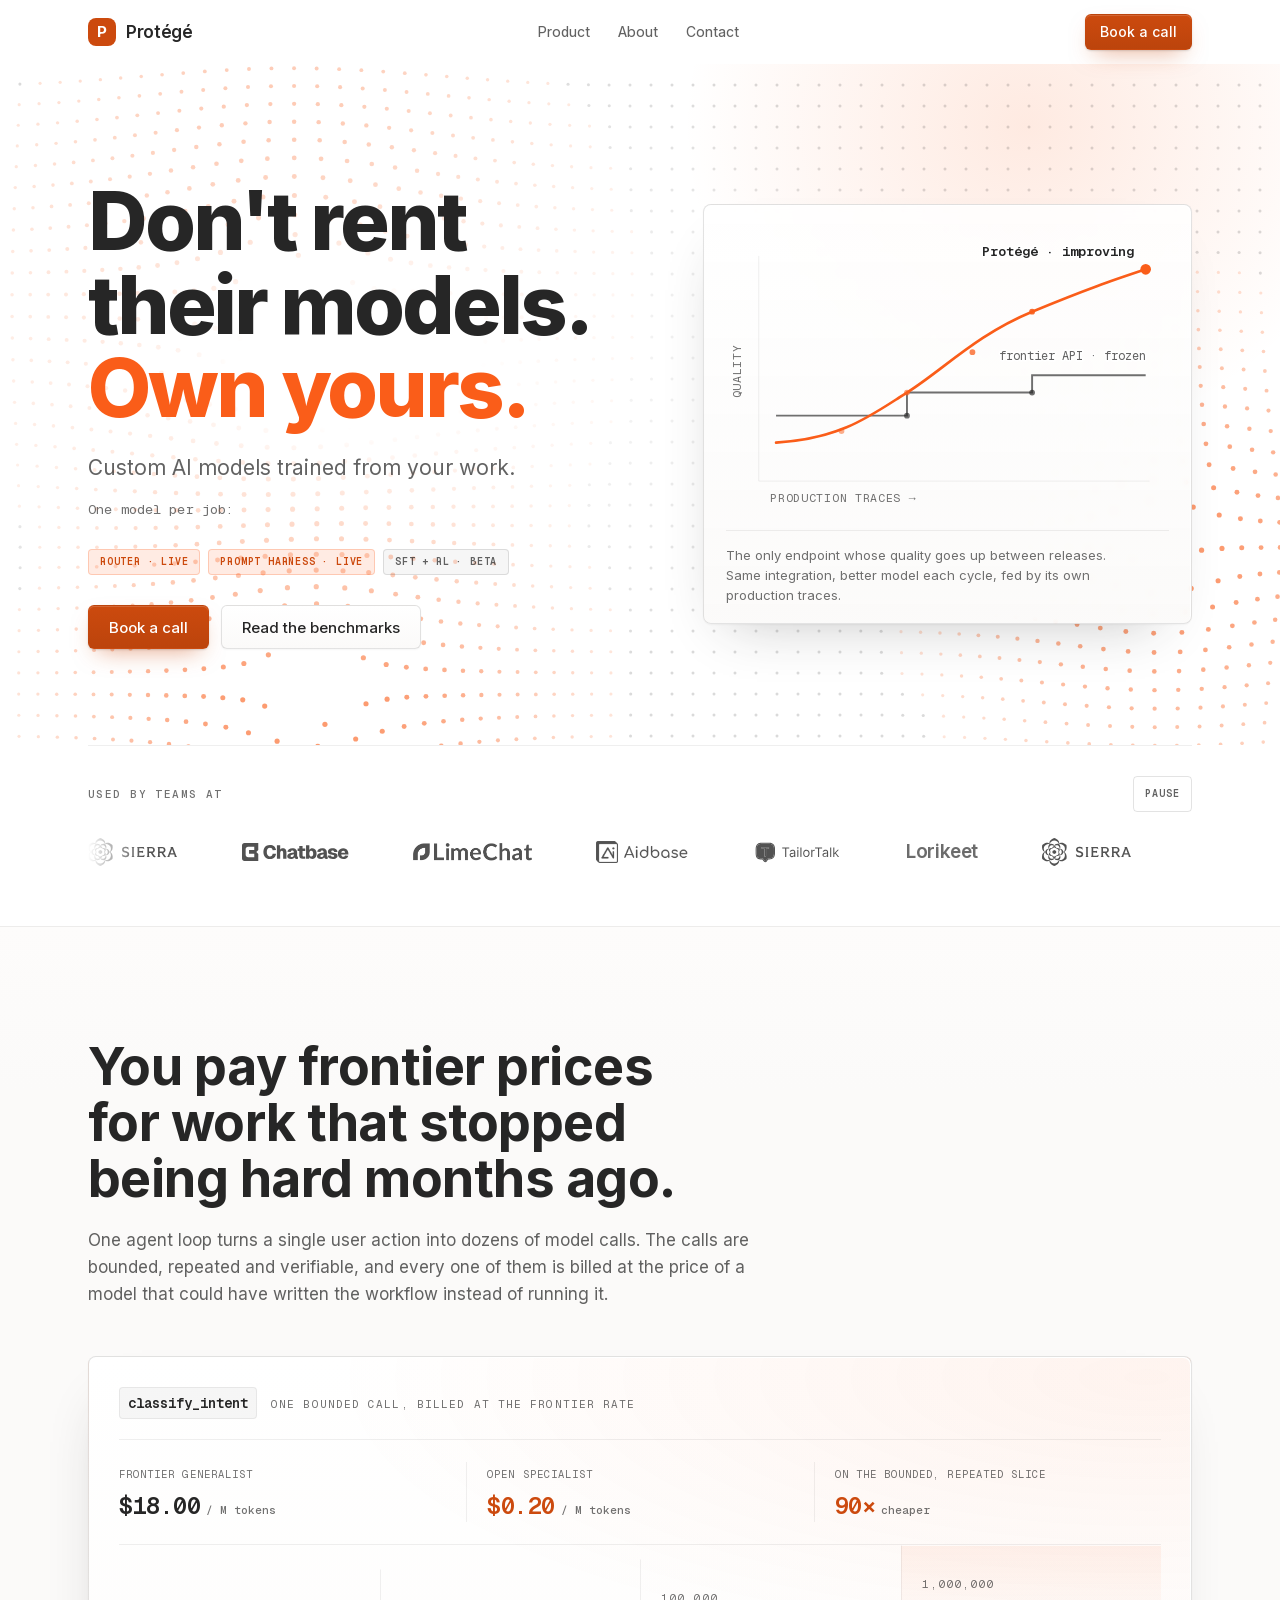
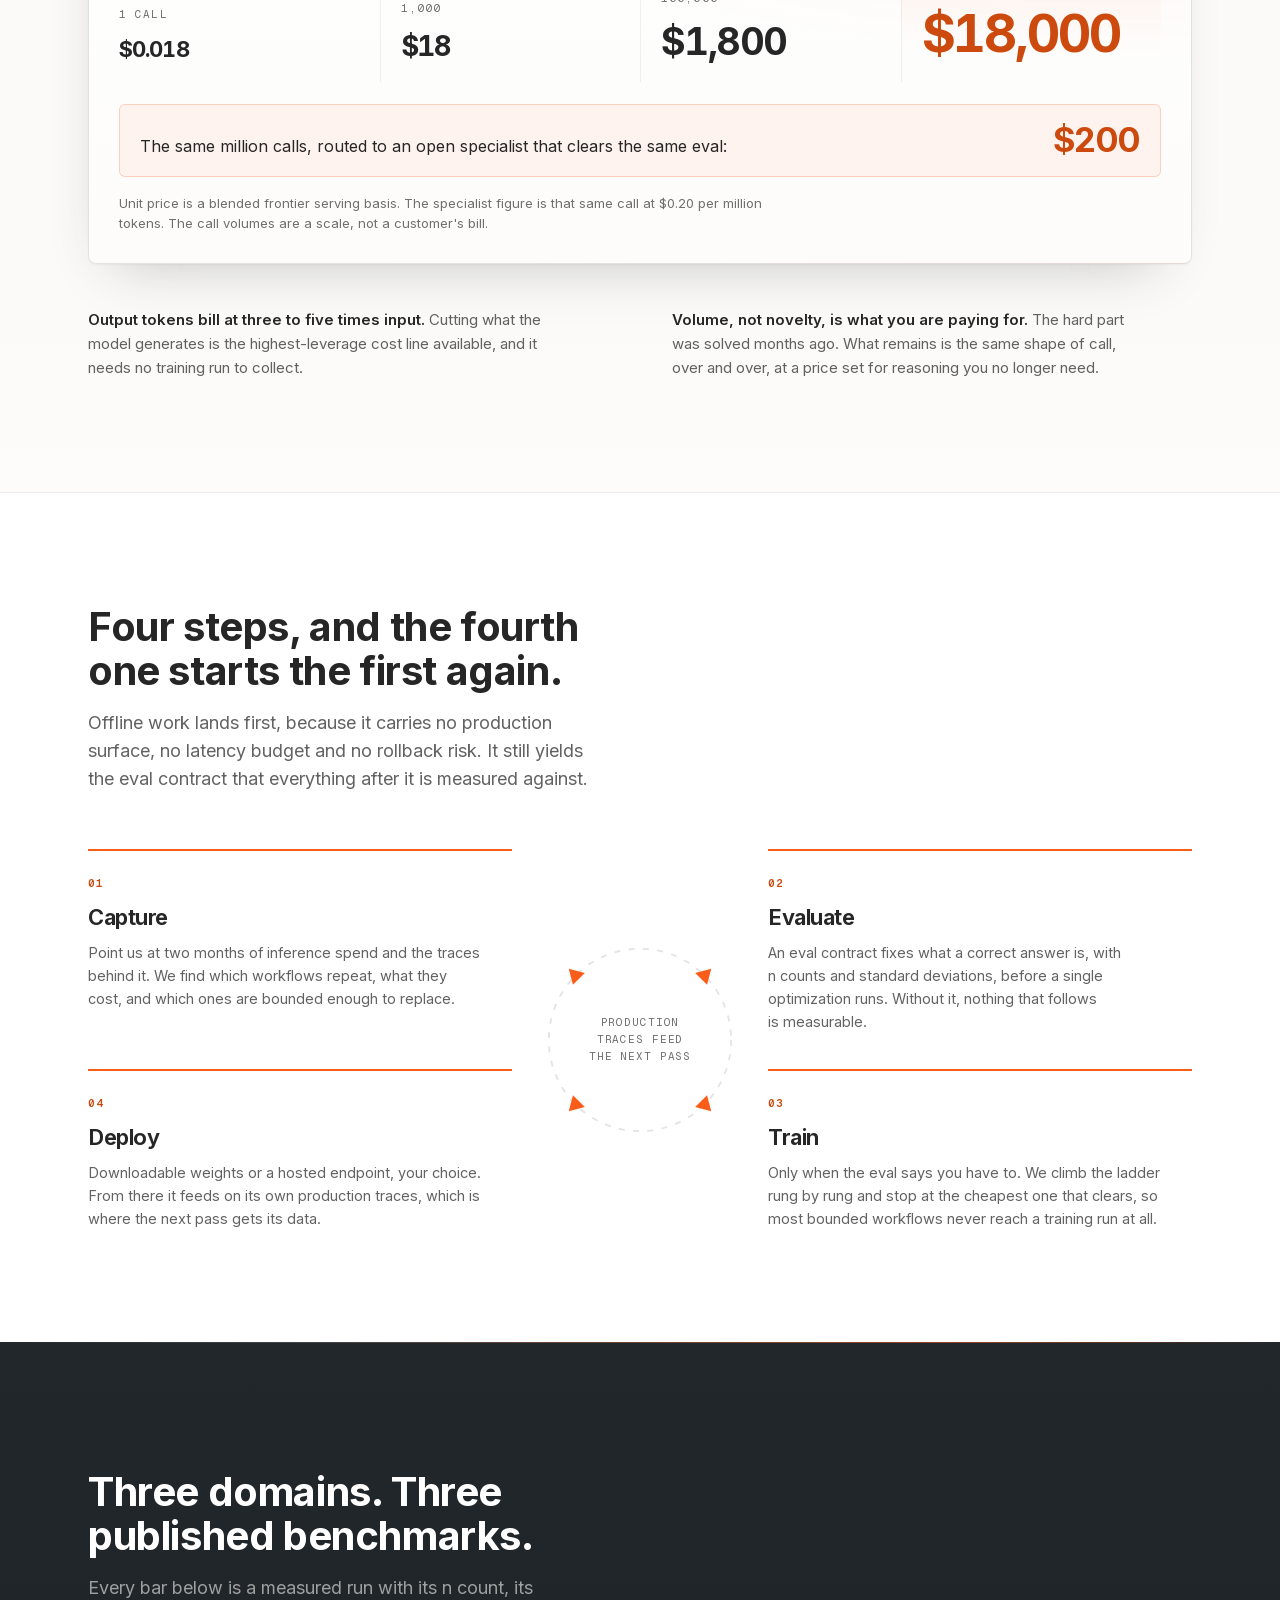
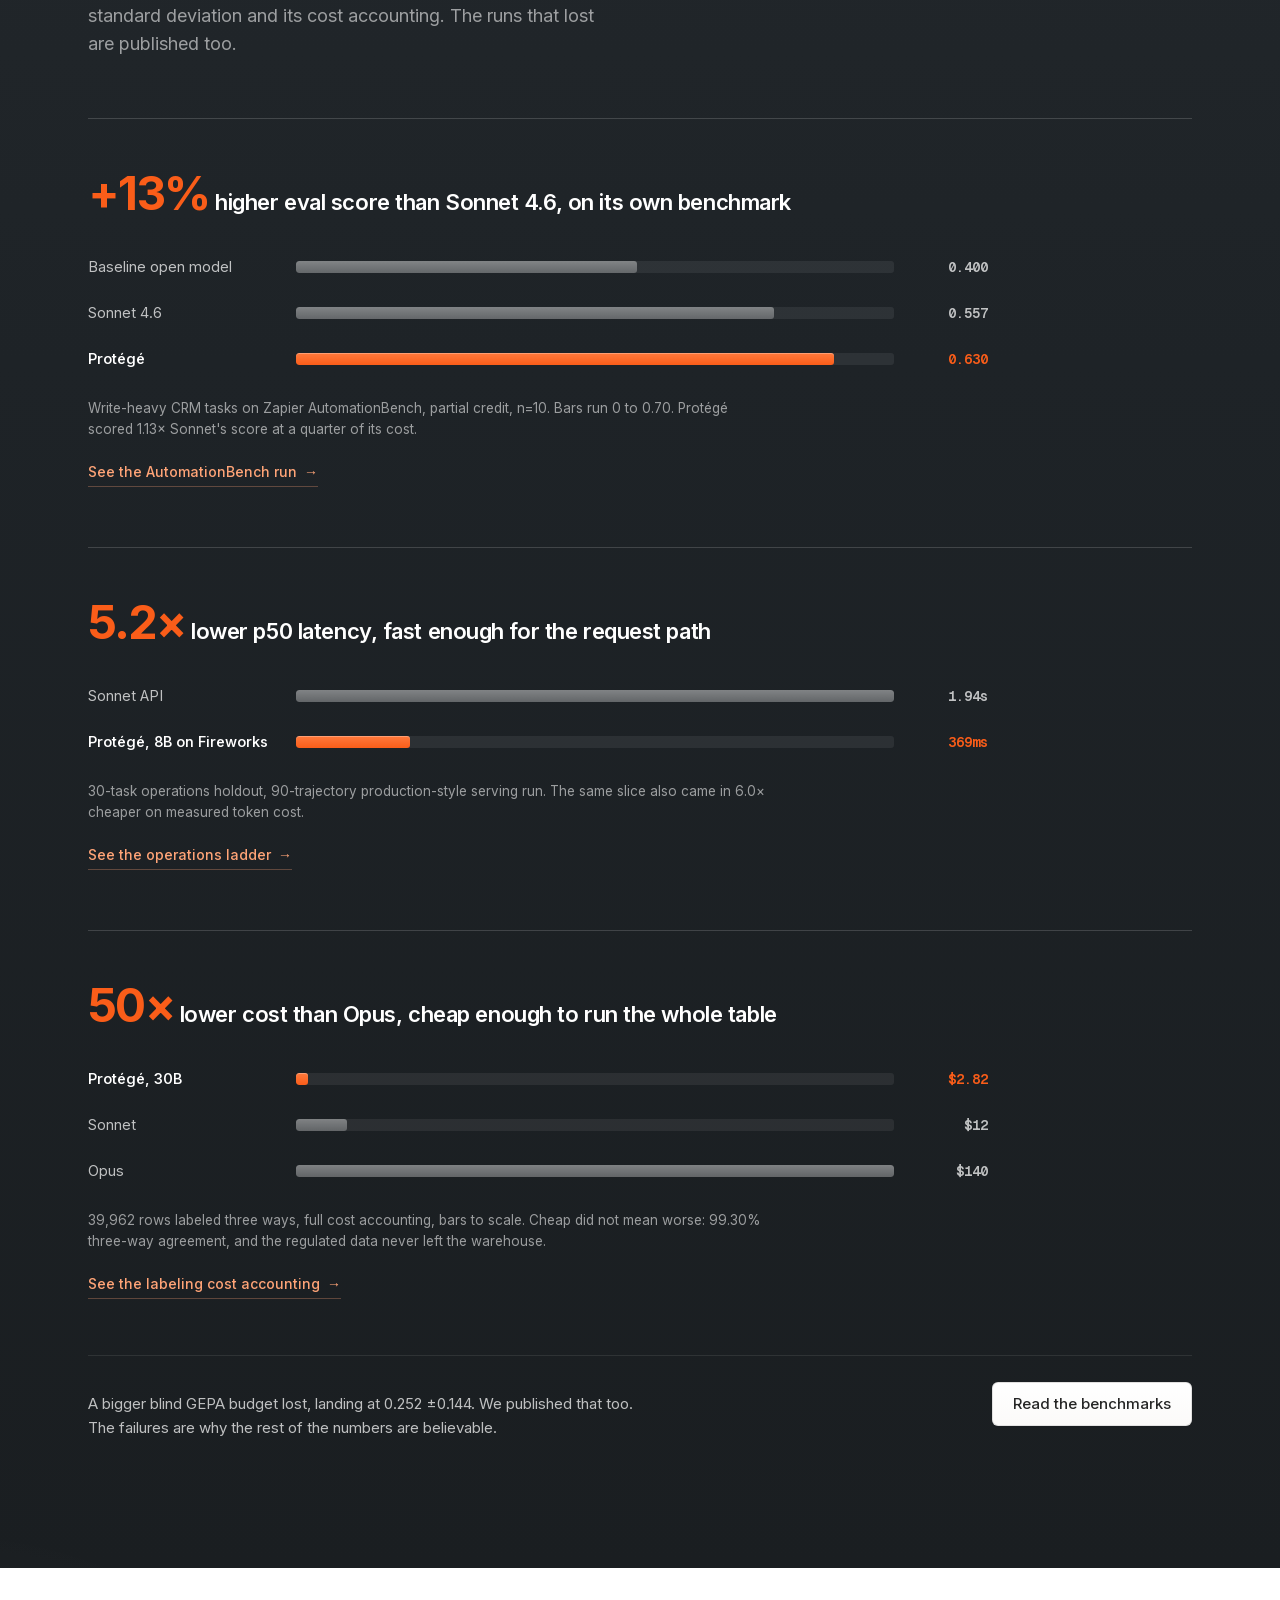
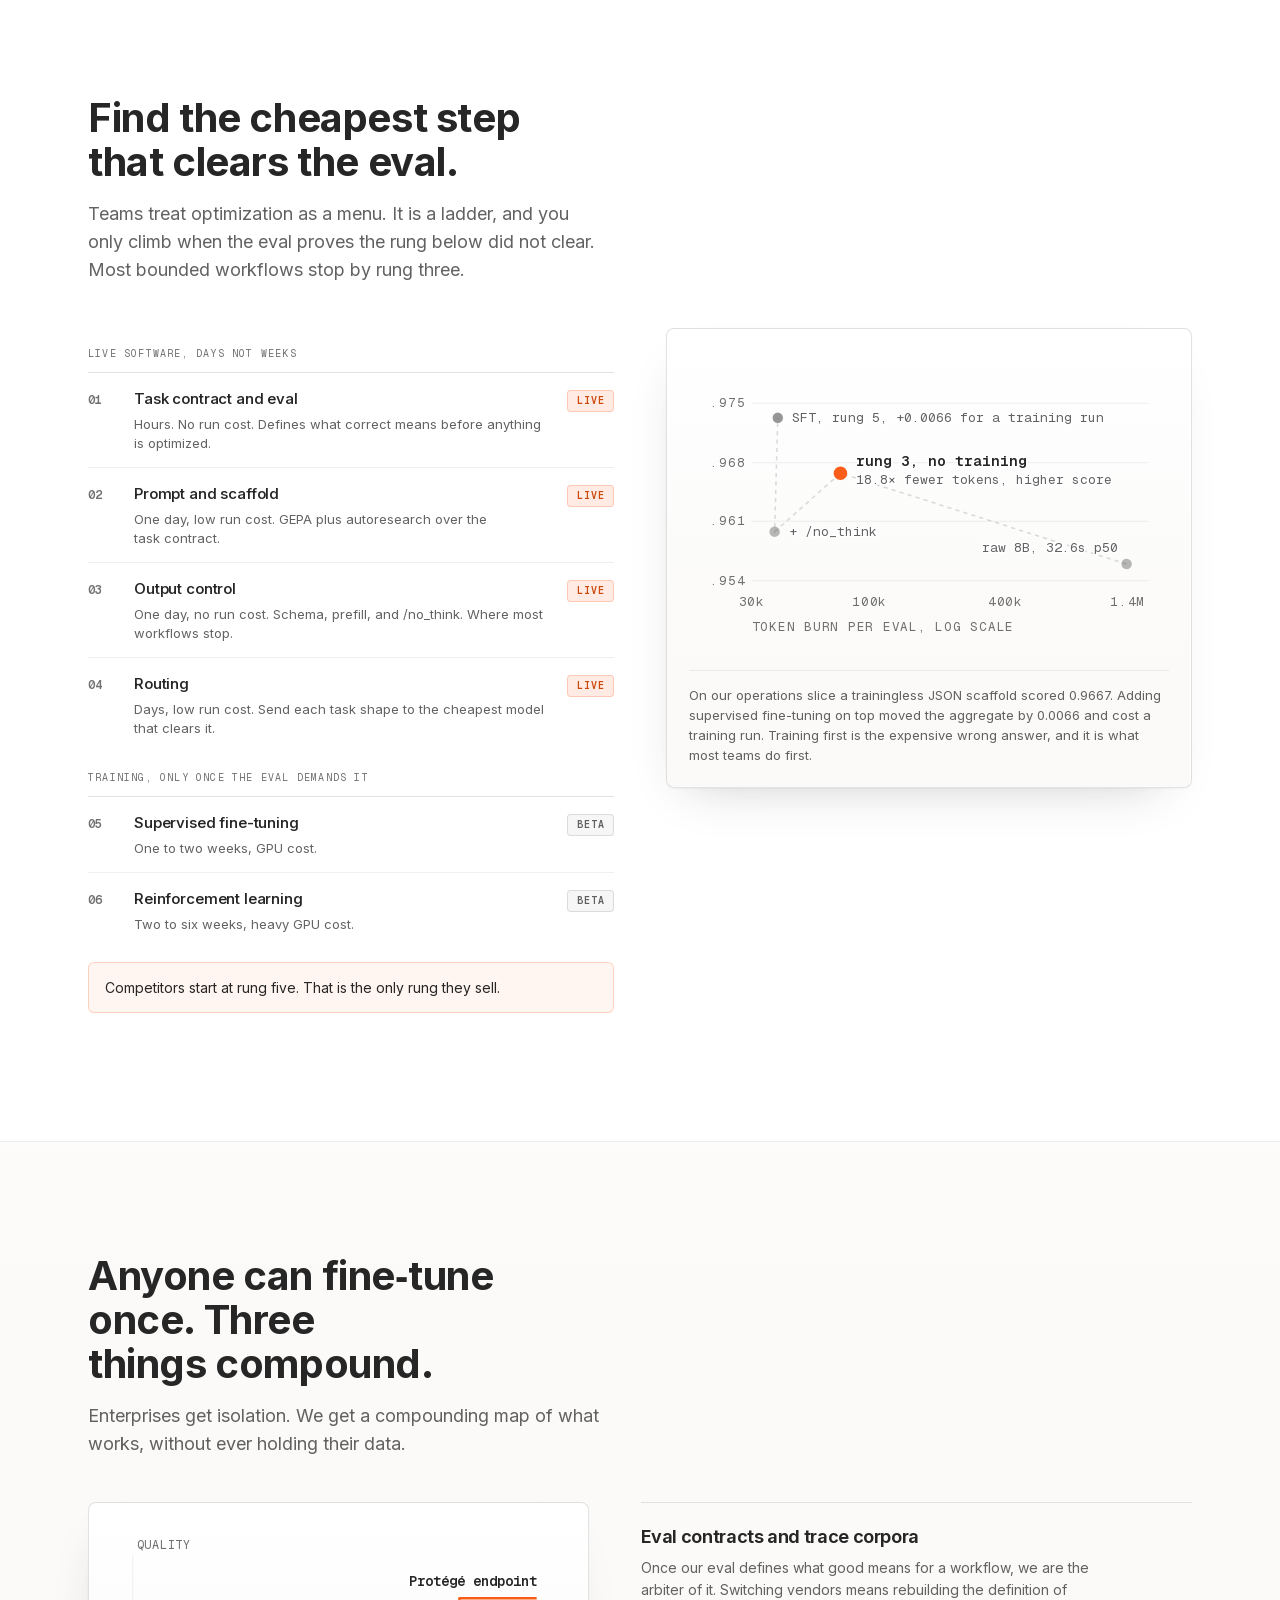
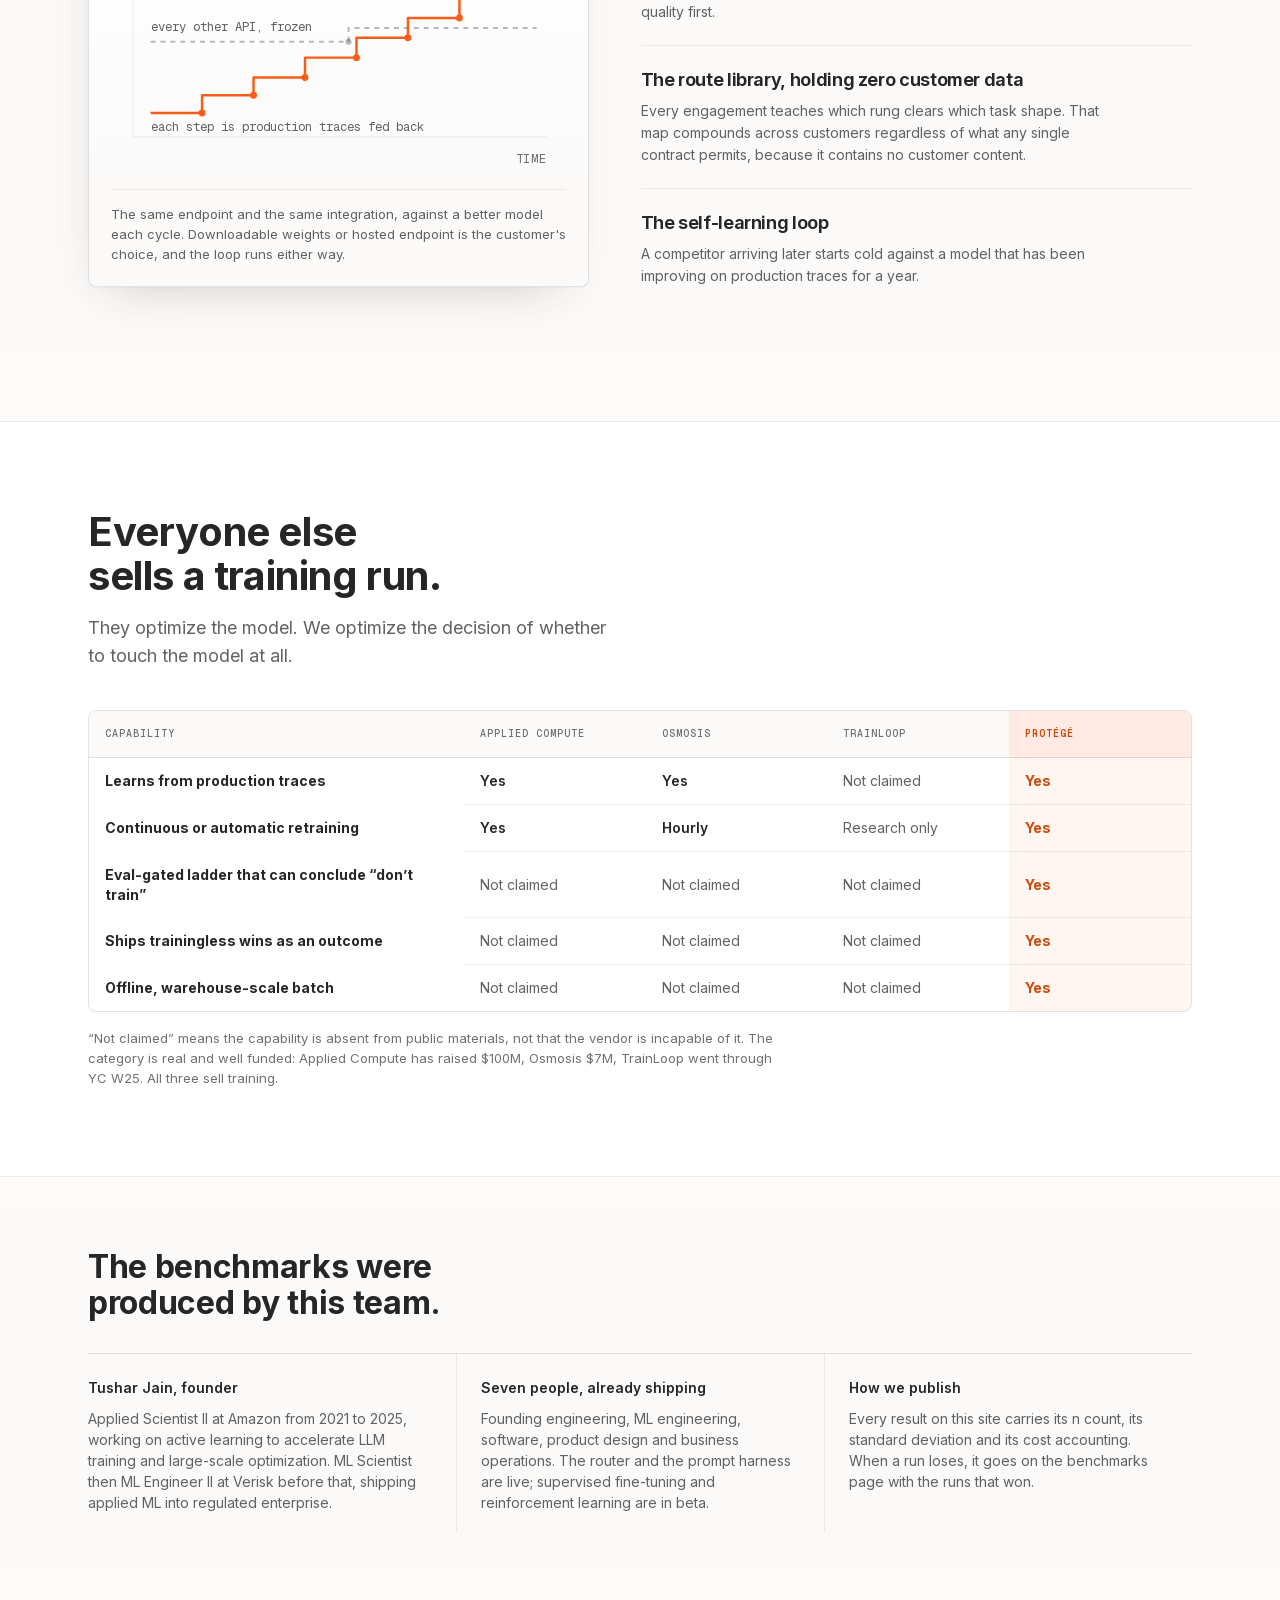
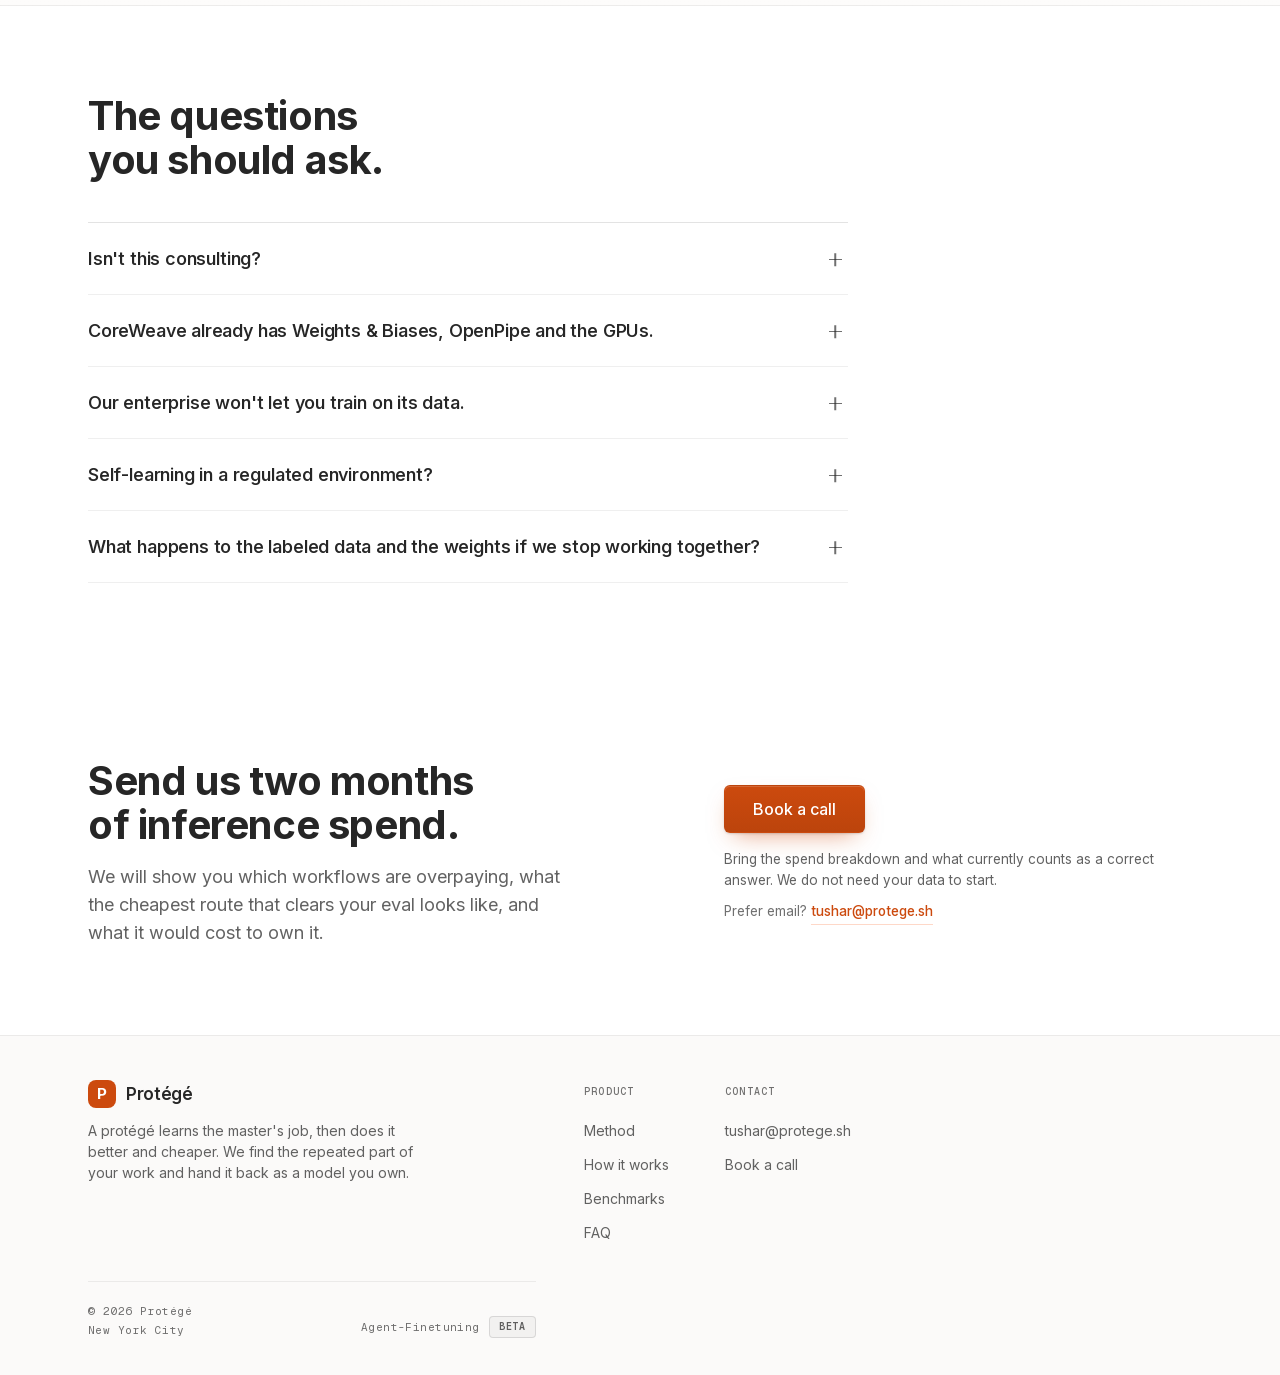
==== commit 1292c2a2: "Rebuild the hero: distortion field, deck headline, cycling job list The claim now follows the pre-se" ====
--- a/index.html
+++ b/index.html
@@ -183,37 +183,70 @@
 
 <!-- ── HERO ───────────────────────────────────────────────────────────────── -->
 <section class="hero">
-  <div class="wrap">
-    <h1 class="t-h1">Don't rent their models. Own yours.</h1>
-
-    <div class="hero-split">
-      <div>
-        <p class="lede">Find the repeated work in your AI spend. Prove the cheapest route that clears your eval. Keep the weights.</p>
+  <canvas class="field" aria-hidden="true"></canvas>
+
+  <div class="wrap">
+    <div class="hero-grid">
+      <div class="hero-say">
+        <h1 class="t-h1">Don't rent their models.<br><em>Own yours.</em></h1>
+        <p class="hero-sub">Custom AI models trained from your work.</p>
+
+        <p class="hero-roles">
+          One model per job:
+          <span class="roles">
+            <span class="sr-only">a sales model, a support model, an invoice-extraction model, a ticket-triage
+              model, a document-review model.</span>
+            <span class="roles-slot" aria-hidden="true">
+              <span>a sales model</span>
+              <span>a CX model</span>
+              <span>an invoice-extraction model</span>
+              <span>a ticket-triage model</span>
+              <span>a document-review model</span>
+            </span>
+          </span>
+        </p>
+
+        <ul class="status">
+          <li><span class="pill pill-live">Router &middot; Live</span></li>
+          <li><span class="pill pill-live">Prompt harness &middot; Live</span></li>
+          <li><span class="pill pill-beta">SFT + RL &middot; Beta</span></li>
+        </ul>
+
         <div class="hero-cta">
           <a class="btn btn-primary" href="https://cal.com/tushar-ironlabs" target="_blank" rel="noopener">Book a call</a>
           <a class="btn btn-ghost" href="benchmarks/">Read the benchmarks</a>
         </div>
       </div>
 
-      <figure class="gapfig">
-        <div class="gaprow">
-          <span class="who">Frontier generalist</span>
-          <span class="amt">$18.00<span>/ M tokens</span></span>
-        </div>
-        <div class="gapbar"><span class="fill" style="width:100%"></span></div>
-
-        <div class="gaprow">
-          <span class="who">Open specialist</span>
-          <span class="amt">$0.20<span>/ M tokens</span></span>
-        </div>
-        <div class="gapbar is-heat"><span class="fill" style="width:1.1%"></span></div>
-
-        <p class="gapmult">
-          <b>90&times;</b>
-          <span>lower model-token price for the bounded, repeated, verifiable slice of the same workload.</span>
-        </p>
-
-        <figcaption>Blended model-token serving basis, before optimization</figcaption>
+      <figure class="hero-fig">
+        <svg viewBox="0 0 460 300" width="100%" height="auto" role="img"
+             aria-label="Quality over time. A frontier API stays flat between vendor releases, stepping up only when a vendor ships. The Protégé endpoint climbs continuously as production traces are fed back, overtaking the frontier line and continuing to rise.">
+          <g class="fig-axis">
+            <text x="16" y="150" transform="rotate(-90 16 150)" text-anchor="middle">QUALITY</text>
+            <text x="46" y="286">PRODUCTION TRACES &rarr;</text>
+          </g>
+          <line x1="34" y1="264" x2="440" y2="264" class="fig-grid"></line>
+          <line x1="34" y1="30" x2="34" y2="264" class="fig-grid"></line>
+
+          <!-- frontier: flat, with two vendor releases -->
+          <path d="M52 196 L188 196 L188 172 L318 172 L318 154 L436 154" fill="none"
+                stroke="var(--text-3)" stroke-width="2"></path>
+          <circle cx="188" cy="196" r="3" fill="var(--text-3)"></circle>
+          <circle cx="318" cy="172" r="3" fill="var(--text-3)"></circle>
+          <text class="fig-label" x="436" y="138" text-anchor="end">frontier API &middot; frozen</text>
+
+          <!-- protégé: continuous climb -->
+          <path d="M52 224 C 120 220, 150 196, 188 172 S 260 112, 318 88 S 400 56, 436 44"
+                fill="none" stroke="var(--heat-100)" stroke-width="2.75" stroke-linecap="round"></path>
+          <circle cx="120" cy="212" r="3" fill="var(--heat-100)" fill-opacity=".5"></circle>
+          <circle cx="188" cy="172" r="3" fill="var(--heat-100)" fill-opacity=".6"></circle>
+          <circle cx="256" cy="130" r="3" fill="var(--heat-100)" fill-opacity=".75"></circle>
+          <circle cx="318" cy="88" r="3" fill="var(--heat-100)" fill-opacity=".9"></circle>
+          <circle cx="436" cy="44" r="5.5" fill="var(--heat-100)"></circle>
+          <text class="fig-value" x="424" y="30" text-anchor="end" fill="var(--heat-text)">Protégé &middot; improving</text>
+        </svg>
+        <figcaption>The only endpoint whose quality goes up between releases. Same integration, better model each
+          cycle, fed by its own production traces.</figcaption>
       </figure>
     </div>
   </div>
@@ -265,6 +298,21 @@
         <code>classify_intent</code>
         <span>one bounded call, billed at the frontier rate</span>
       </figcaption>
+
+      <div class="rates">
+        <div class="rate">
+          <span class="rate-who">Frontier generalist</span>
+          <span class="rate-amt">$18.00<span>/ M tokens</span></span>
+        </div>
+        <div class="rate is-heat">
+          <span class="rate-who">Open specialist</span>
+          <span class="rate-amt">$0.20<span>/ M tokens</span></span>
+        </div>
+        <div class="rate rate-x">
+          <span class="rate-who">On the bounded, repeated slice</span>
+          <span class="rate-amt">90&times;<span>cheaper</span></span>
+        </div>
+      </div>
 
       <ol class="meter-scale">
         <li>
--- a/assets/css/site.css
+++ b/assets/css/site.css
@@ -412,102 +412,157 @@
 
 /* --------------------------------------------------------------------------
    HERO
+   A distortion field behind a two-line claim. The field is drawn on canvas
+   because it is 1,800 dots being displaced every frame; CSS cannot do that,
+   and an SVG with 1,800 nodes would be worse.
    -------------------------------------------------------------------------- */
 
 .hero {
-  padding-block: clamp(56px, 8vw, 88px) clamp(56px, 8vw, 96px);
   position: relative;
   isolation: isolate;
-}
-/* a single light source for the page, warm, off the top-right shoulder */
+  overflow: hidden;
+  padding-block: clamp(64px, 9vw, 116px) clamp(56px, 8vw, 96px);
+}
+.hero .field {
+  position: absolute;
+  inset: 0;
+  z-index: -1;
+  width: 100%;
+  height: 100%;
+  pointer-events: none;
+  /* the field fades out where the type sits, so nothing competes with the claim */
+  -webkit-mask-image: radial-gradient(78% 78% at 28% 44%, transparent 12%, #000 62%);
+  mask-image: radial-gradient(78% 78% at 28% 44%, transparent 12%, #000 62%);
+}
+/* one warm source, still off the top-right shoulder */
 .hero::before {
   content: "";
   position: absolute;
-  inset: -30% 0 auto 24%;      /* no negative right inset: it pushed the document 37px wide at 375 */
+  inset: -30% 0 auto 24%;
   height: 150%;
   z-index: -1;
   pointer-events: none;
-  background:
-    radial-gradient(52% 46% at 74% 26%, rgba(250, 93, 25, .13), transparent 68%),
-
-}
-.hero h1 { max-width: 22ch; }
-.hero-split {
-  margin-top: clamp(28px, 3.4vw, 44px);
+  background: radial-gradient(52% 46% at 74% 26%, rgba(250, 93, 25, .13), transparent 68%);
+}
+
+.hero-grid {
   display: grid;
-  grid-template-columns: minmax(0, 1fr) minmax(0, .92fr);
-  gap: clamp(28px, 5vw, 72px);
-  align-items: end;
-}
-.hero .lede { max-width: 46ch; }
+  grid-template-columns: minmax(0, 1.06fr) minmax(0, .94fr);
+  gap: clamp(32px, 5vw, 72px);
+  align-items: center;
+}
+
+.hero h1 {
+  font-size: clamp(40px, 6.4vw, 82px);
+  line-height: 1.02;
+  letter-spacing: -.038em;
+  font-weight: 800;
+  max-width: 15ch;
+}
+.hero h1 em { font-style: normal; color: var(--heat-100); }
+.hero-sub {
+  margin-top: 22px;
+  font-size: clamp(17px, 1.7vw, 21px);
+  line-height: 1.5;
+  color: var(--text-2);
+  max-width: 34ch;
+}
+
+/* The job list cycles in one slot. inline-grid stacks every option in the same
+   cell, so the slot is as wide as the longest one and the line never reflows. */
+.hero-roles {
+  margin-top: 14px;
+  font-family: var(--mono);
+  font-size: 13.5px;
+  letter-spacing: .01em;
+  color: var(--text-3);
+}
+.roles-slot {
+  display: inline-grid;
+  vertical-align: bottom;
+}
+.roles-slot > span {
+  grid-area: 1 / 1;
+  white-space: nowrap;
+  color: var(--heat-text);
+  font-weight: 500;
+  opacity: 0;
+}
+@media (prefers-reduced-motion: no-preference) {
+  .roles-slot > span { animation: role-cycle 15s infinite; }
+  .roles-slot > span:nth-child(1) { animation-delay: 0s; }
+  .roles-slot > span:nth-child(2) { animation-delay: 3s; }
+  .roles-slot > span:nth-child(3) { animation-delay: 6s; }
+  .roles-slot > span:nth-child(4) { animation-delay: 9s; }
+  .roles-slot > span:nth-child(5) { animation-delay: 12s; }
+}
+@keyframes role-cycle {
+  0%   { opacity: 0; transform: translateY(5px); }
+  3%   { opacity: 1; transform: none; }
+  17%  { opacity: 1; transform: none; }
+  20%, 100% { opacity: 0; transform: translateY(-5px); }
+}
+/* with motion off, the cycle becomes the plain list it was always describing */
+@media (prefers-reduced-motion: reduce) {
+  .roles-slot { display: none; }
+  .roles .sr-only {
+    position: static;
+    width: auto; height: auto;
+    margin: 0; overflow: visible;
+    clip-path: none; white-space: normal;
+    color: var(--heat-text);
+    font-weight: 500;
+  }
+}
+
+.status {
+  list-style: none;
+  margin-top: 26px;
+  display: flex;
+  flex-wrap: wrap;
+  gap: 8px;
+}
+.status .pill { height: 26px; padding-inline: 11px; }
+
 .hero-cta {
-  margin-top: 28px;
+  margin-top: 30px;
   display: flex;
   flex-wrap: wrap;
   gap: 12px;
 }
 
-/* price gap figure */
-.gapfig {
+.hero-fig {
   border: 1px solid var(--border-muted);
   border-radius: 8px;
-  background: linear-gradient(180deg, #ffffff, var(--bg-lighter) 70%);
-  padding: 24px 24px 20px;
+  background: linear-gradient(180deg, rgba(255, 255, 255, .86), rgba(251, 250, 249, .9));
+  backdrop-filter: blur(6px);
+  -webkit-backdrop-filter: blur(6px);
+  padding: 22px 22px 18px;
   box-shadow:
     inset -1px 1px 0 #fff,
     0 1px 2px rgba(38, 38, 38, .04),
-    var(--lit-x) 22px 48px -28px rgba(38, 38, 38, .28);
-  container-type: inline-size;
-}
-.gapfig figcaption {
-  font-family: var(--mono);
-  font-size: 10px;
-  letter-spacing: .11em;
-  text-transform: uppercase;
-  color: var(--text-3);
-  line-height: 1.5;
-  margin-top: 18px;
+    var(--lit-x) 26px 56px -32px rgba(38, 38, 38, .3);
+}
+.hero-fig figcaption {
+  margin-top: 14px;
   padding-top: 14px;
   border-top: 1px solid var(--border-faint);
-}
-.gaprow {
-  display: flex;
-  flex-wrap: wrap;               /* label and price drop to separate lines rather than collide */
-  align-items: baseline;
-  justify-content: space-between;
-  gap: 2px 16px;
-}
-.gaprow .amt { margin-left: auto; }
-@container (max-width: 340px) {
-  .gaprow .amt { margin-left: 0; }
-}
-.gaprow + .gaprow { margin-top: 18px; }
-.gaprow .who { font-size: 14px; font-weight: 500; color: var(--text-2); }
-.gaprow .amt { font-family: var(--mono); font-size: clamp(20px, 4.6cqi, 26px); font-weight: 600; letter-spacing: -.02em; }
-.gaprow .amt span { font-size: 12px; font-weight: 500; color: var(--text-3); margin-left: 4px; }
-.gapbar { height: 10px; border-radius: 4px; margin-top: 10px; background: var(--black-a8); overflow: hidden; }
-.gapbar i { display: block; height: 100%; border-radius: 4px; background: rgba(38,38,38,.34); min-width: 3px; }
-.gapbar.is-heat i { background: var(--heat-100); }
-.gapmult {
-  margin-top: 22px;
-  display: flex;
-  align-items: baseline;
-  gap: 12px;
-}
-.gapmult b { font-size: 44px; line-height: 1; letter-spacing: -.04em; color: var(--heat-100); }
-.gapmult span { font-size: 14px; line-height: 20px; color: var(--text-2); max-width: 26ch; }
+  font-size: 13px;
+  line-height: 20px;
+  color: var(--text-3);
+}
 
 @media (max-width: 940px) {
-  .hero-split { grid-template-columns: 1fr; align-items: stretch; }
+  .hero-grid { grid-template-columns: 1fr; }
   .hero h1 { max-width: 100%; }
-}
-
+  .hero-sub { max-width: 44ch; }
+  .hero .field {
+    -webkit-mask-image: radial-gradient(120% 62% at 40% 26%, transparent 20%, #000 72%);
+    mask-image: radial-gradient(120% 62% at 40% 26%, transparent 20%, #000 72%);
+  }
+}
 @media (max-width: 620px) {
   .hero-cta .btn { width: 100%; }
-  .gaprow { flex-direction: column; align-items: flex-start; gap: 2px; }
-  .gaprow .amt { font-size: 24px; }
-  .gapmult { flex-direction: column; gap: 6px; }
-  .gapmult span { max-width: 100%; }
 }
 
 /* --------------------------------------------------------------------------
@@ -665,6 +720,47 @@
   letter-spacing: .1em;
   text-transform: uppercase;
   color: var(--text-3);
+}
+
+.rates {
+  display: grid;
+  grid-template-columns: repeat(3, minmax(0, 1fr));
+  gap: 0;
+  margin-top: 22px;
+  padding-bottom: 22px;
+  border-bottom: 1px solid var(--border-faint);
+}
+.rate { padding-right: 20px; }
+.rate + .rate { padding-left: 20px; border-left: 1px solid var(--border-faint); }
+.rate-who {
+  display: block;
+  font-family: var(--mono);
+  font-size: 10.5px;
+  letter-spacing: .1em;
+  text-transform: uppercase;
+  color: var(--text-3);
+}
+.rate-amt {
+  display: block;
+  margin-top: 8px;
+  font-family: var(--mono);
+  font-size: 24px;
+  font-weight: 600;
+  letter-spacing: -.02em;
+}
+.rate-amt span {
+  font-size: 11px;
+  font-weight: 500;
+  color: var(--text-3);
+  margin-left: 6px;
+  letter-spacing: 0;
+}
+.rate.is-heat .rate-amt,
+.rate.rate-x .rate-amt { color: var(--heat-text); }
+@media (max-width: 700px) {
+  .rates { grid-template-columns: 1fr; gap: 14px; }
+  .rate { padding-right: 0; }
+  .rate + .rate { padding-left: 0; border-left: none; padding-top: 14px; border-top: 1px solid var(--border-faint); }
 }
 
 .meter-scale {
@@ -832,7 +928,7 @@
   background: rgba(255, 255, 255, .07);
   overflow: hidden;
 }
-.ch-track i {
+.ch-track .fill {
   display: block;
   height: 100%;
   border-radius: 3px;
@@ -848,7 +944,7 @@
   font-variant-numeric: tabular-nums;
 }
 .ch-row.is-us .ch-name { color: var(--accent-white); font-weight: 550; }
-.ch-row.is-us .ch-track i {
+.ch-row.is-us .ch-track .fill {
   background: linear-gradient(180deg, #ff7a3d, var(--heat-100));
   box-shadow: inset 0 1px 0 rgba(255, 255, 255, .28);
 }
@@ -1475,8 +1571,8 @@
   .proof { background: none !important; }
   .proof::before, .proof::after { display: none !important; }
   .ch-track { border: 1px solid #767676; background: none !important; }
-  .ch-track i { background: #767676 !important; }
-  .ch-row.is-us .ch-track i { background: #262626 !important; }
+  .ch-track .fill { background: #767676 !important; }
+  .ch-row.is-us .ch-track .fill { background: #262626 !important; }
   .result { border-top: 1px solid #999 !important; }
 
   .meter-punch { background: none !important; border: 1px solid #999 !important; }
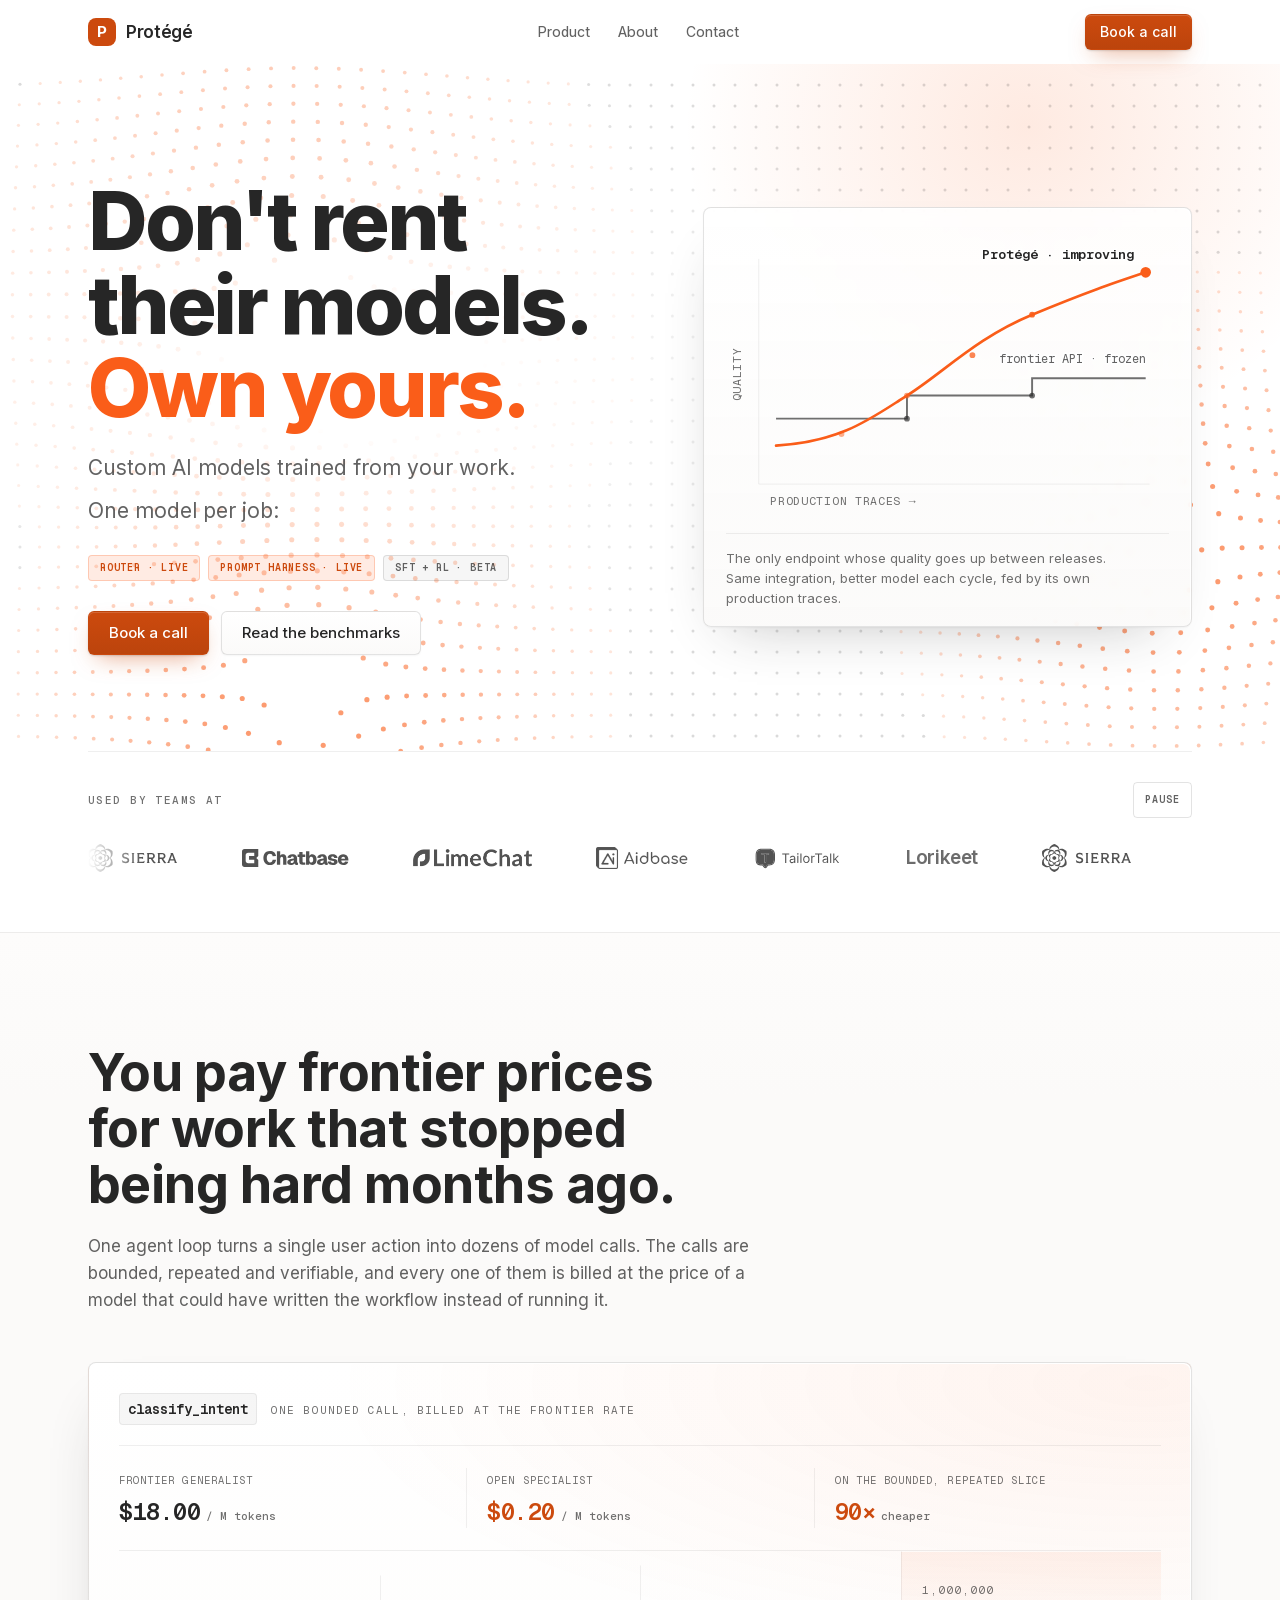
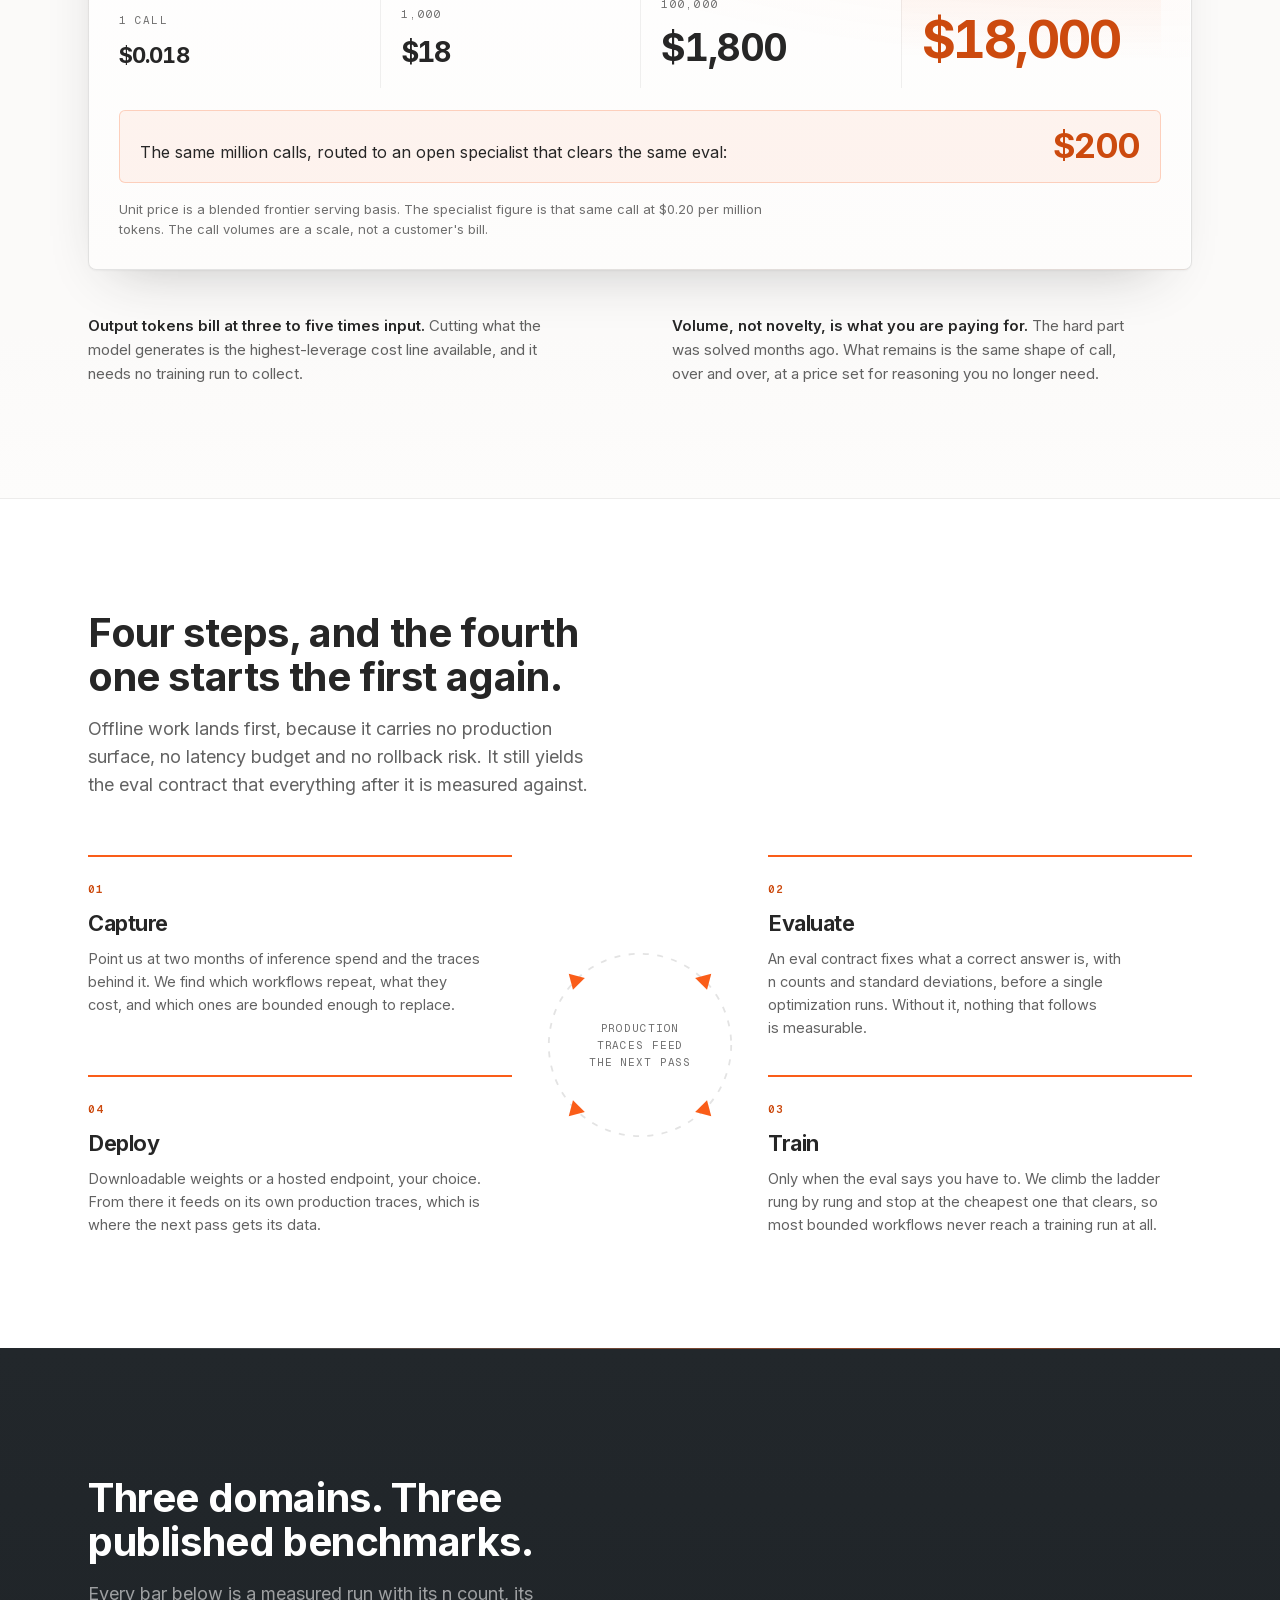
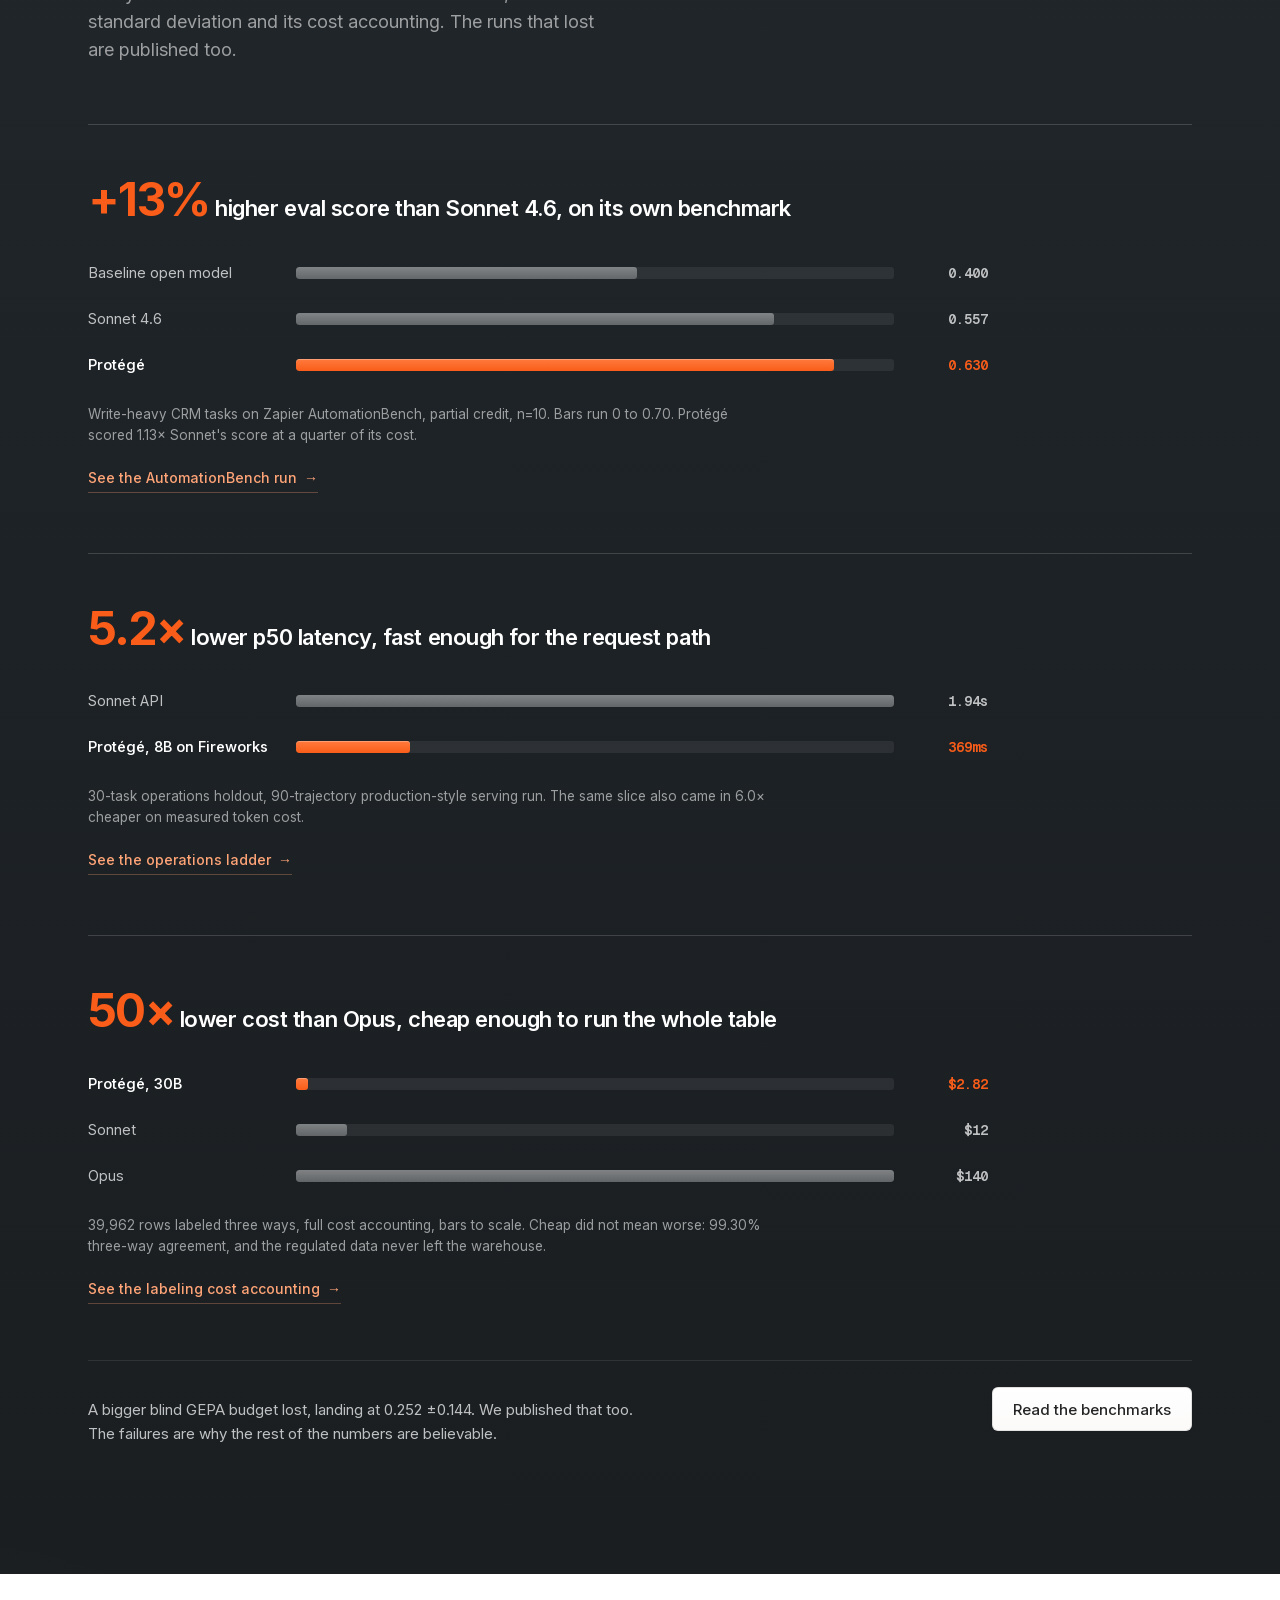
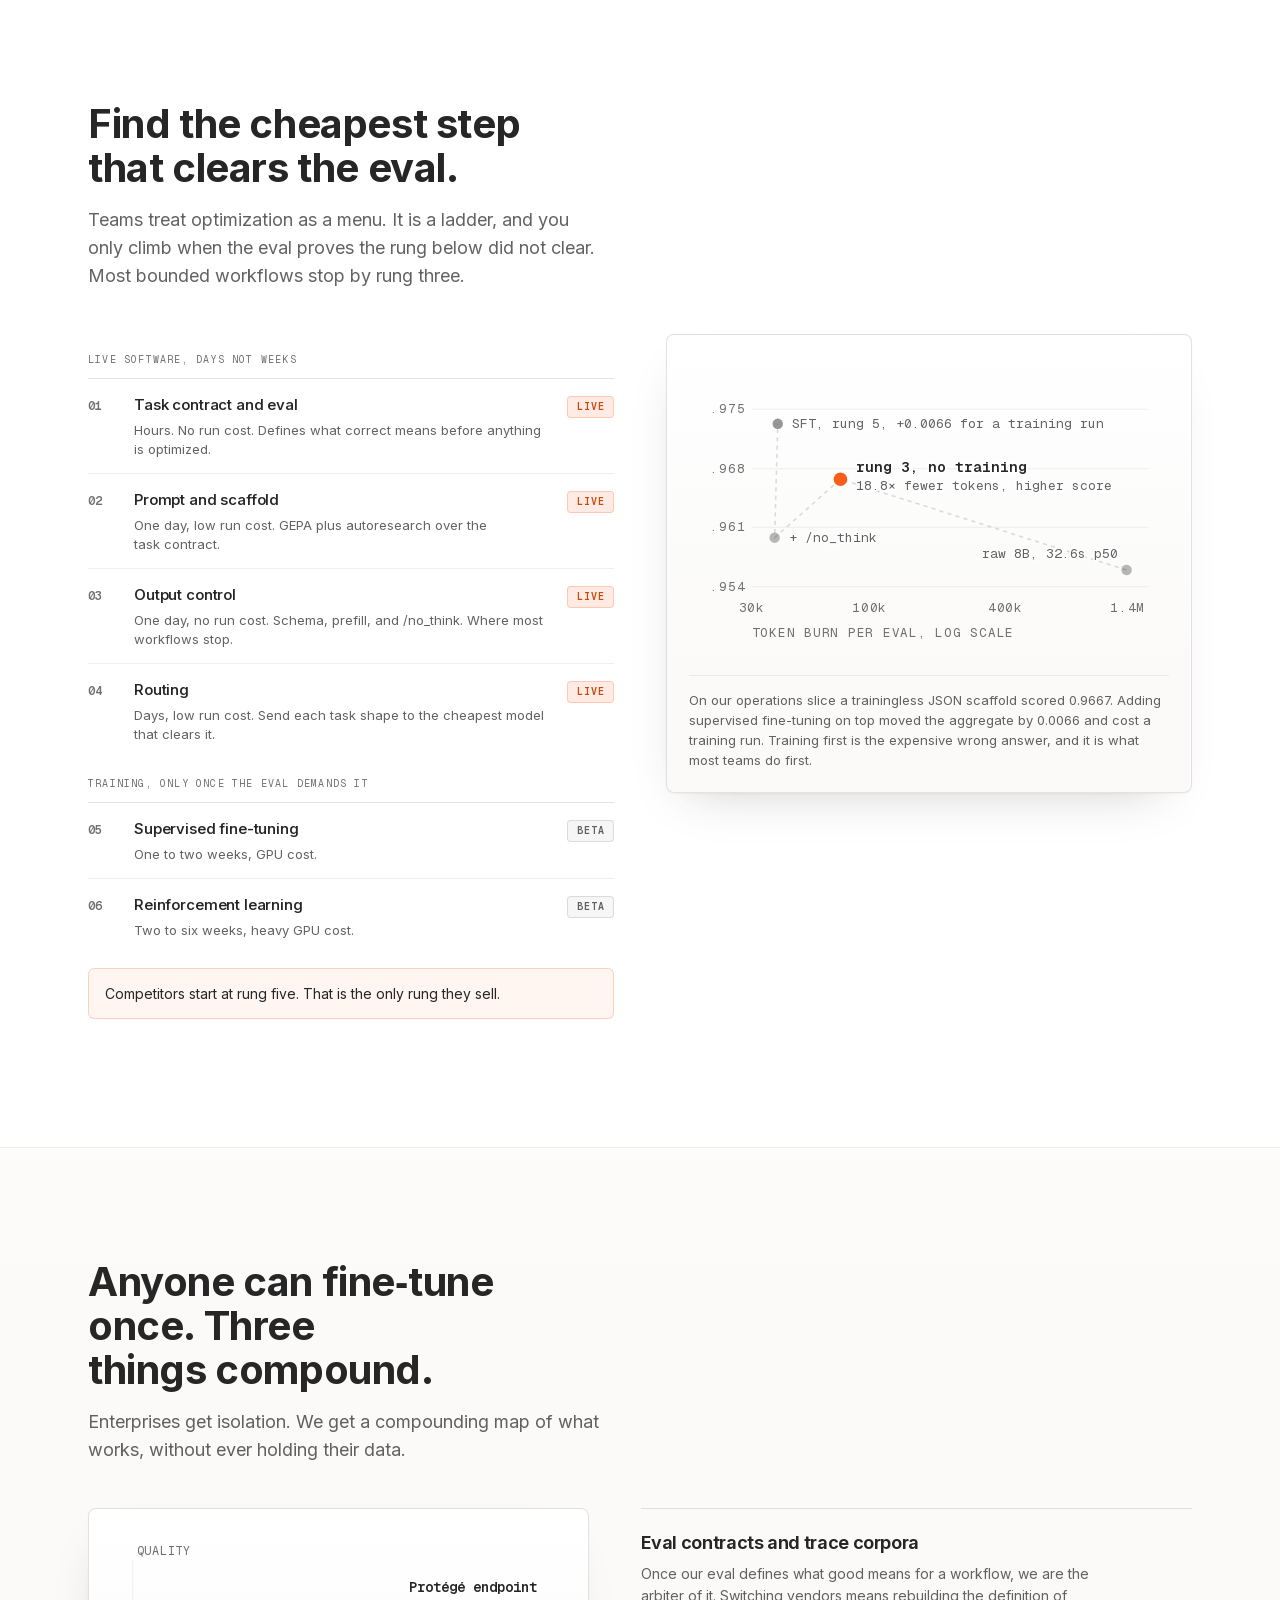
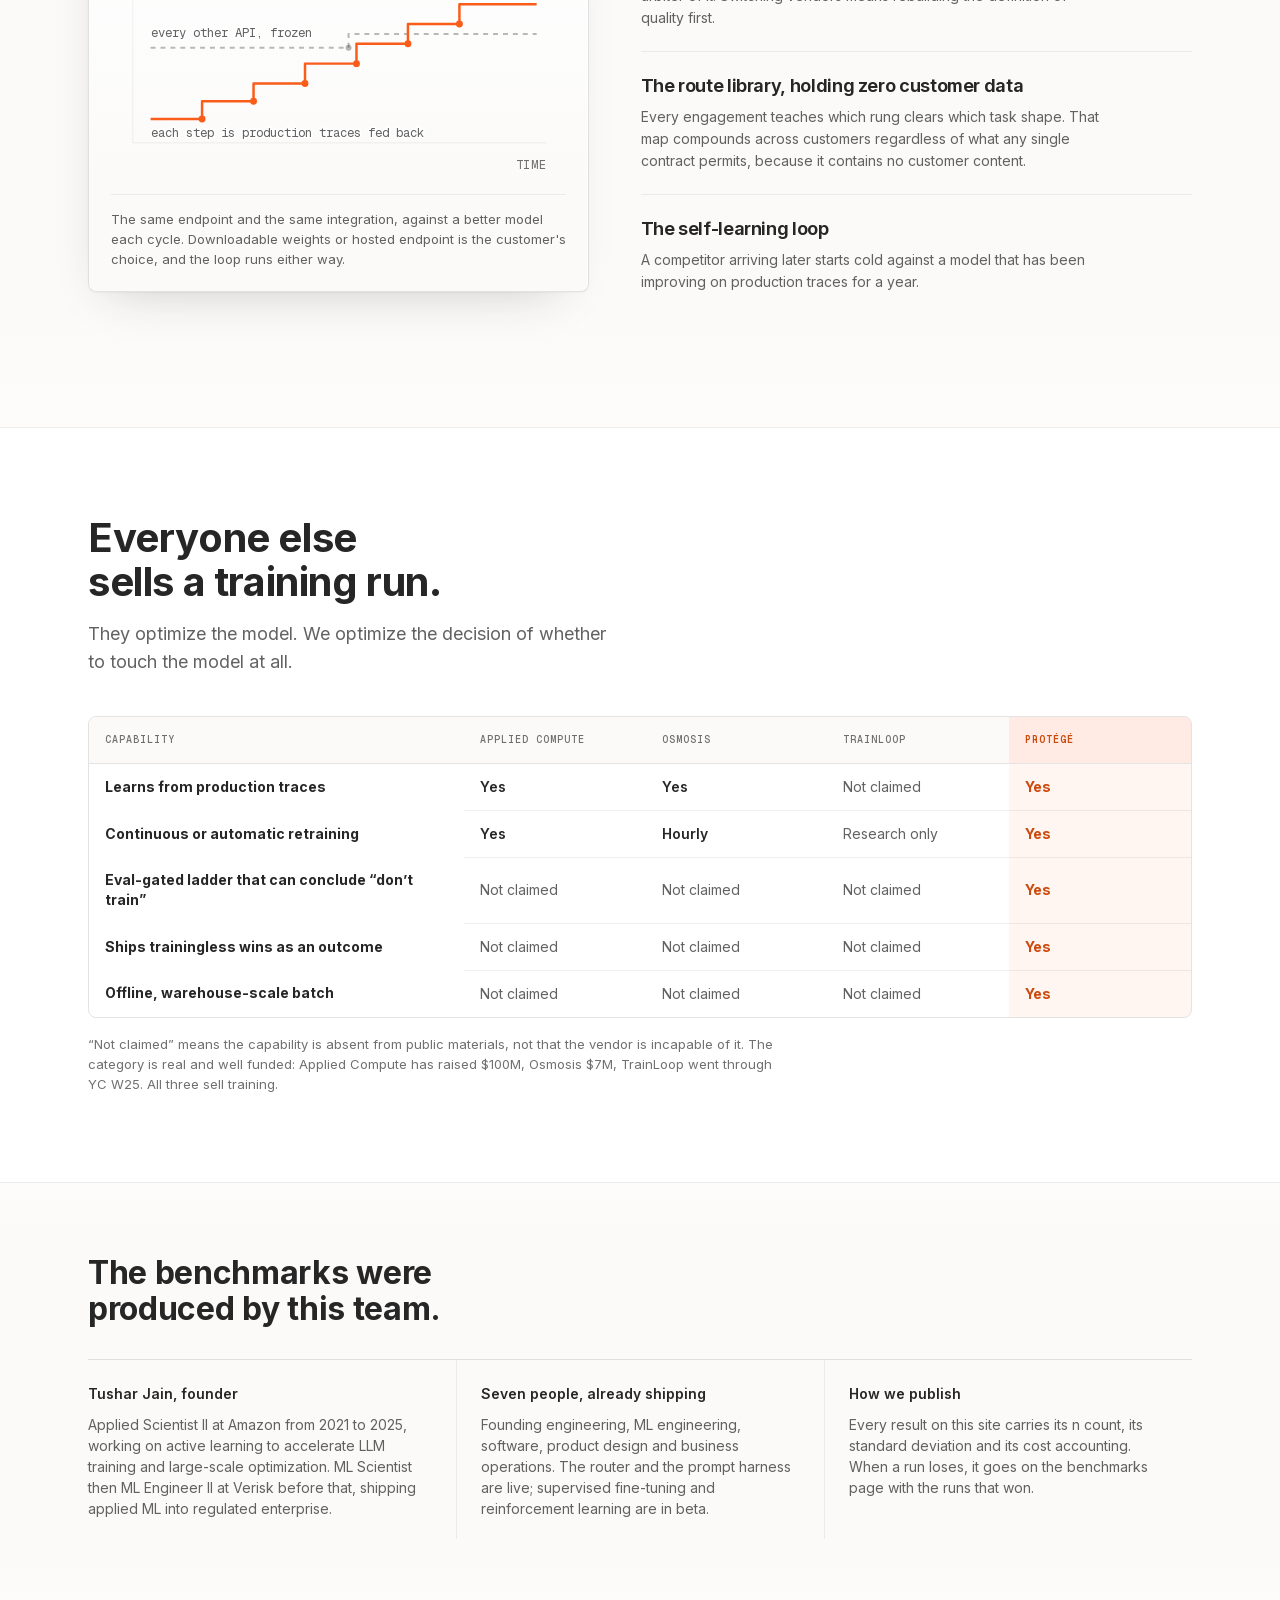
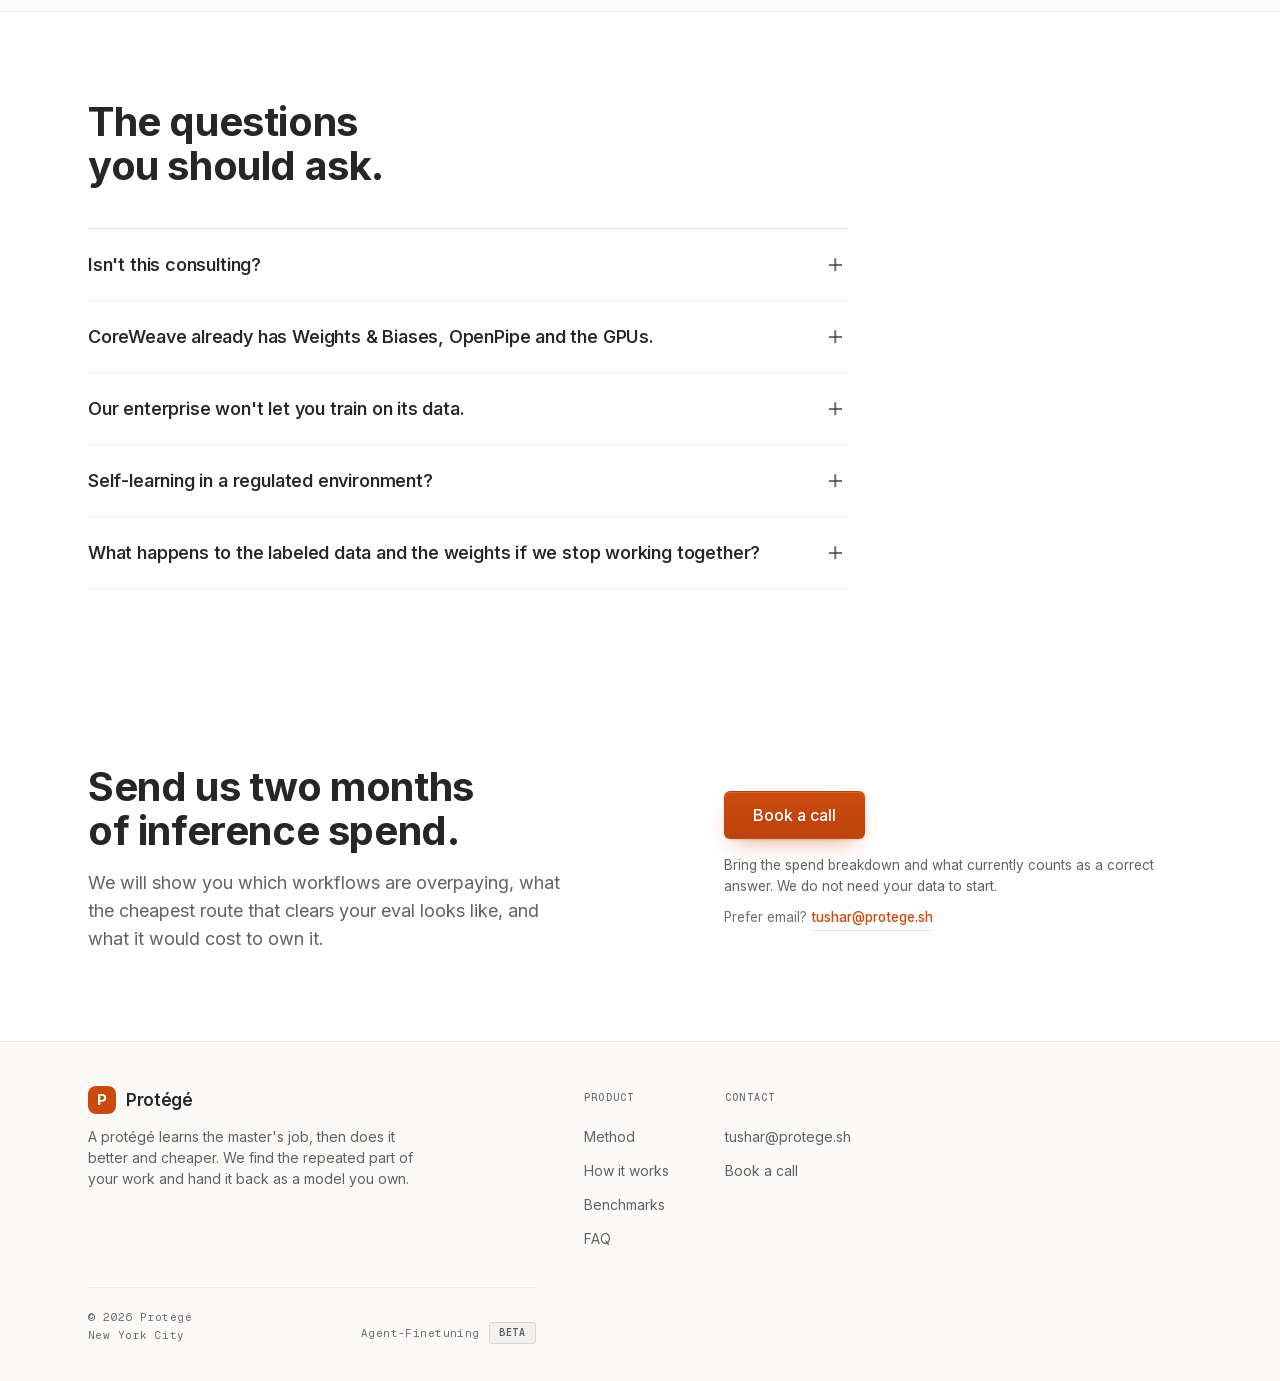
==== commit e262ad2e: "Size the job list to match the subline One model per job now runs at the same clamp as "Custom AI mo" ====
--- a/index.html
+++ b/index.html
@@ -194,8 +194,8 @@
         <p class="hero-roles">
           One model per job:
           <span class="roles">
-            <span class="sr-only">a sales model, a support model, an invoice-extraction model, a ticket-triage
-              model, a document-review model.</span>
+            <span class="sr-only">a sales model, a CX model, an invoice-extraction model, a ticket-triage model,
+              a document-review model.</span>
             <span class="roles-slot" aria-hidden="true">
               <span>a sales model</span>
               <span>a CX model</span>
--- a/assets/css/site.css
+++ b/assets/css/site.css
@@ -471,11 +471,12 @@
 /* The job list cycles in one slot. inline-grid stacks every option in the same
    cell, so the slot is as wide as the longest one and the line never reflows. */
 .hero-roles {
-  margin-top: 14px;
-  font-family: var(--mono);
-  font-size: 13.5px;
-  letter-spacing: .01em;
-  color: var(--text-3);
+  margin-top: 12px;
+  /* same size as .hero-sub, so the two lines read as one thought */
+  font-size: clamp(17px, 1.7vw, 21px);
+  line-height: 1.5;
+  color: var(--text-2);
+  max-width: 40ch;
 }
 .roles-slot {
   display: inline-grid;
@@ -485,7 +486,7 @@
   grid-area: 1 / 1;
   white-space: nowrap;
   color: var(--heat-text);
-  font-weight: 500;
+  font-weight: 600;
   opacity: 0;
 }
 @media (prefers-reduced-motion: no-preference) {
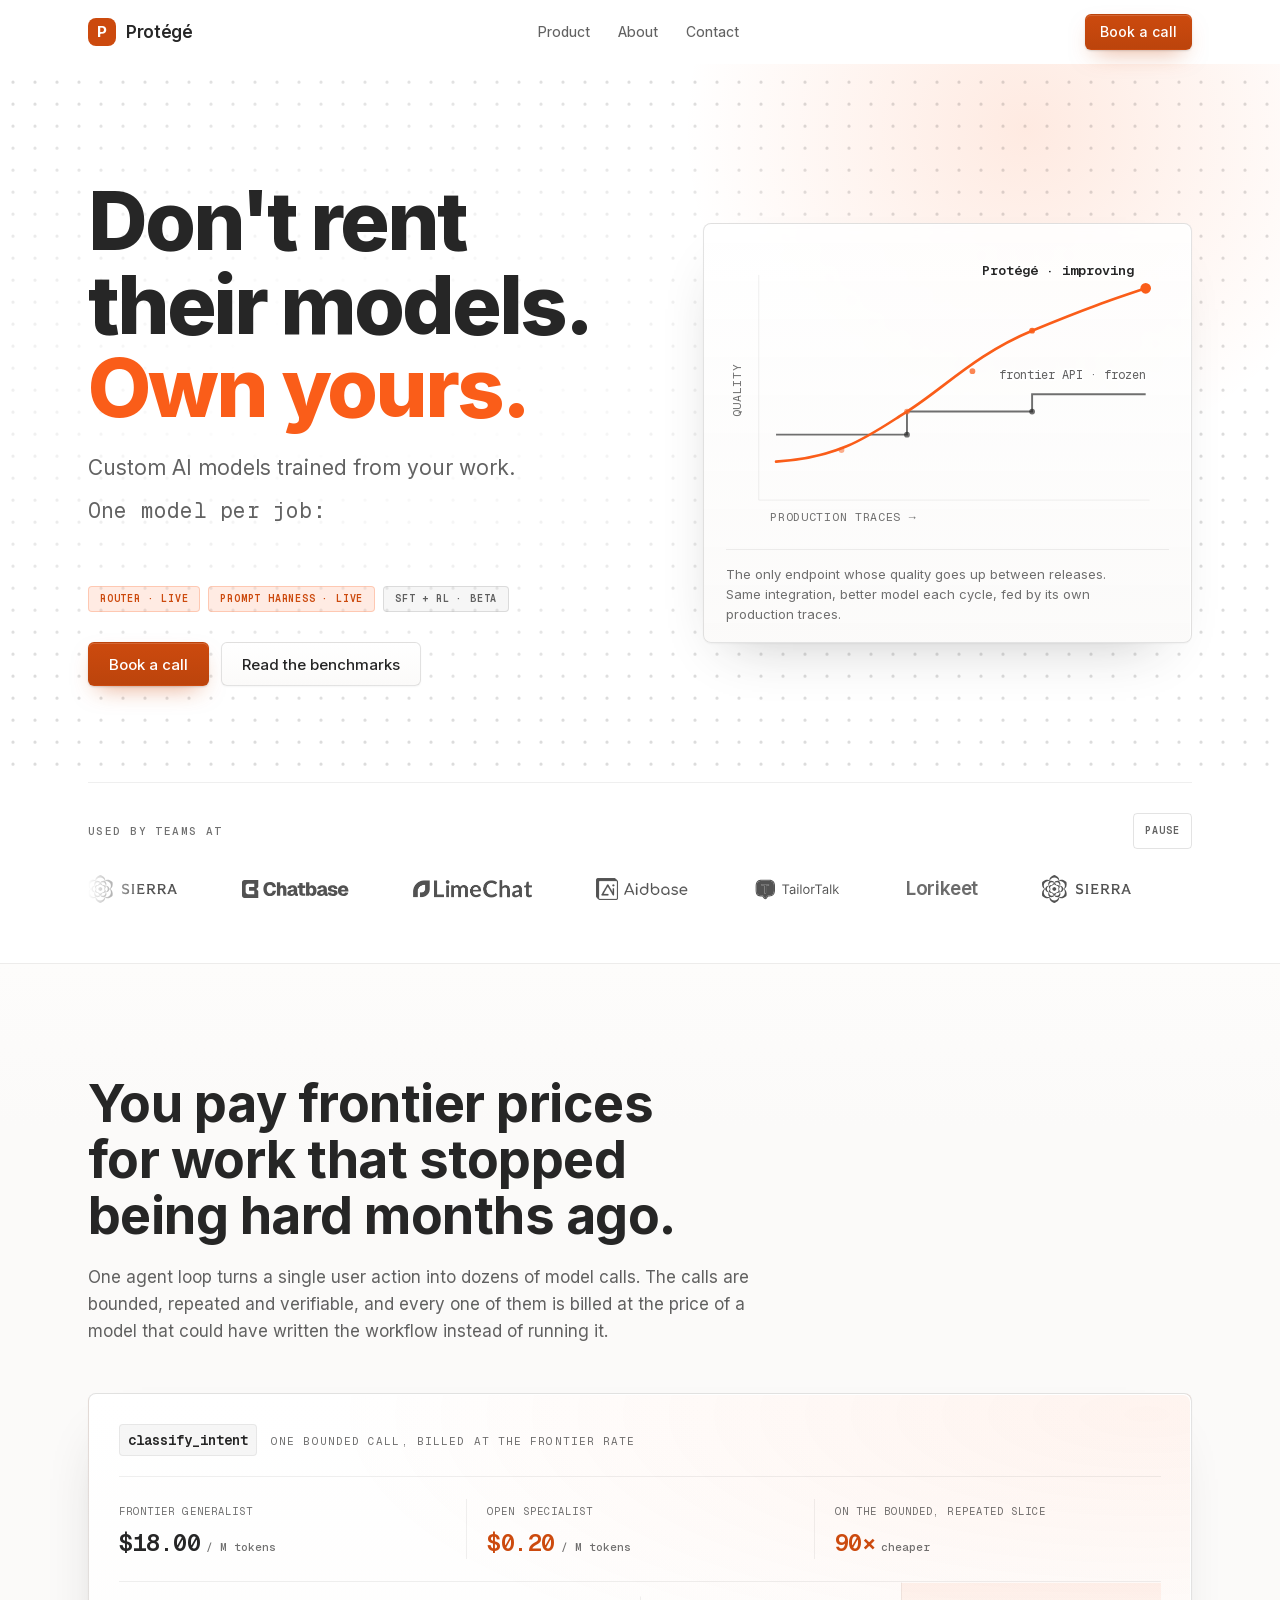
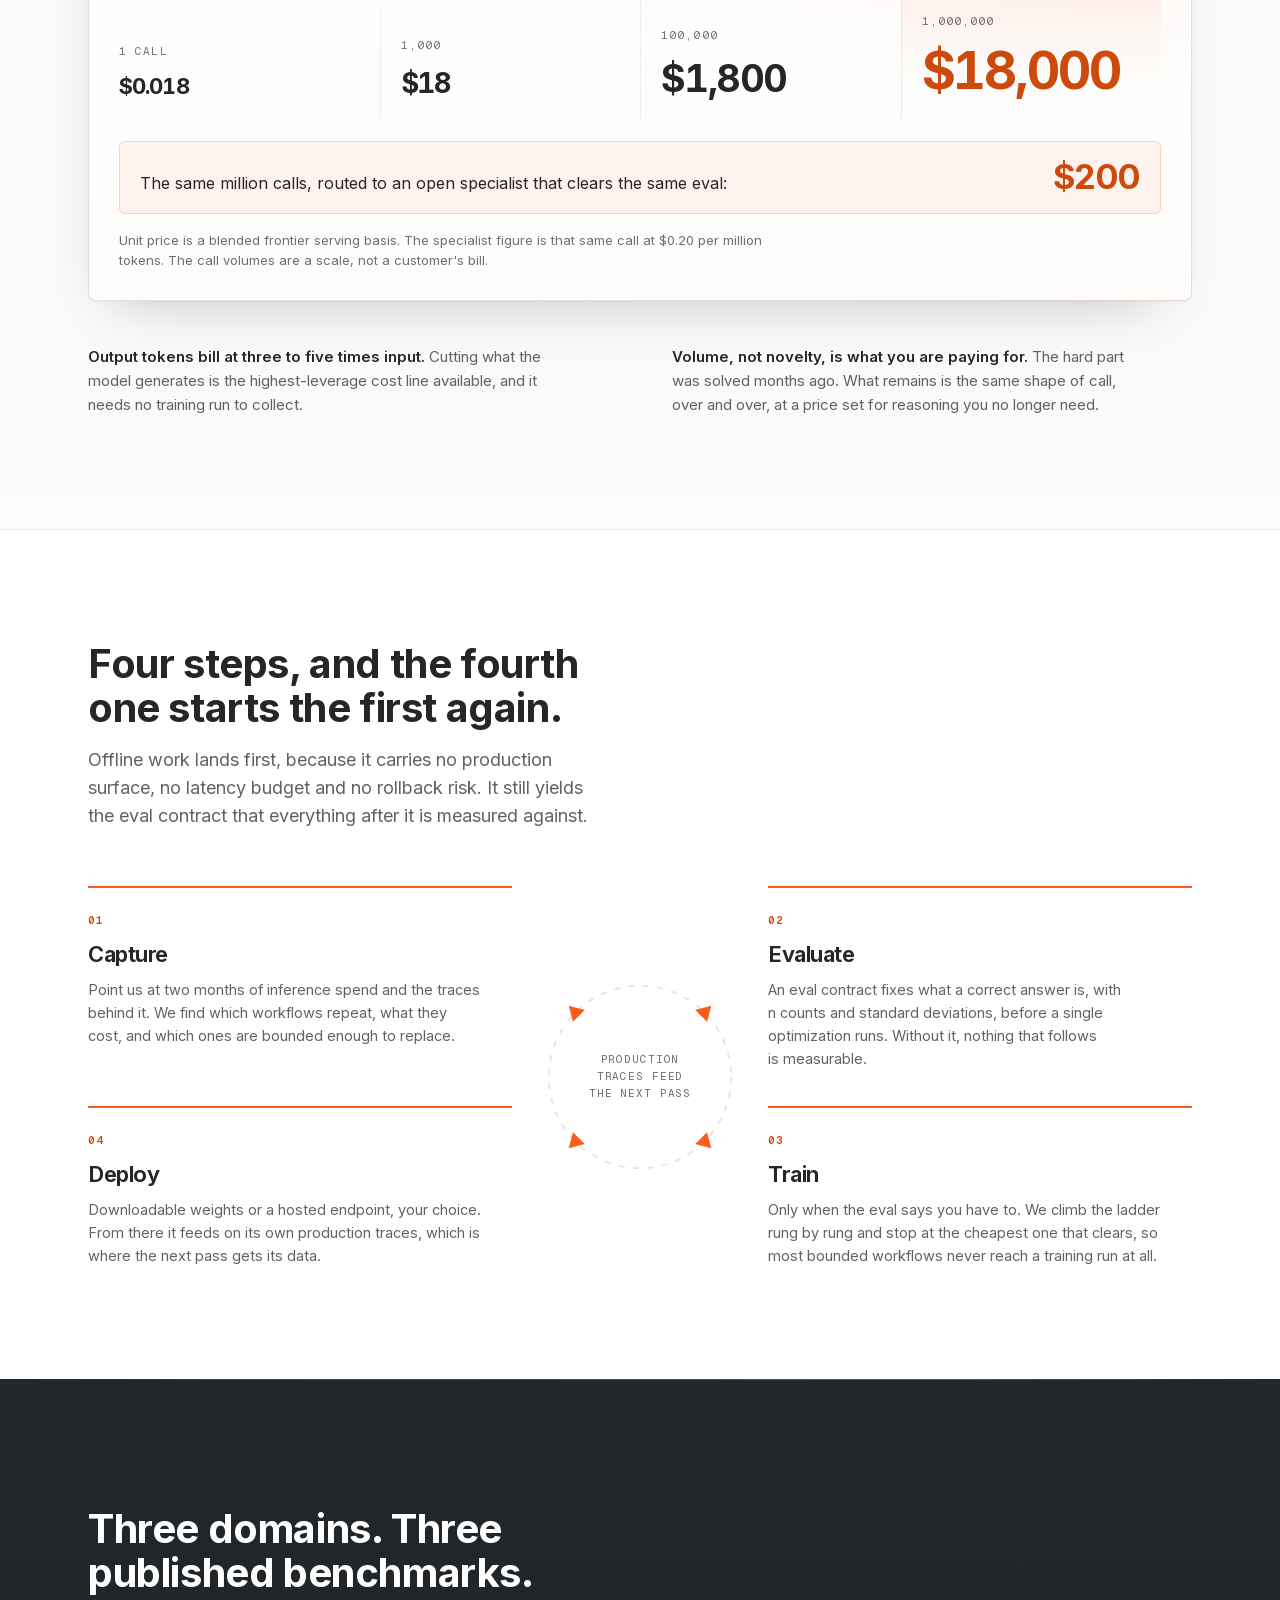
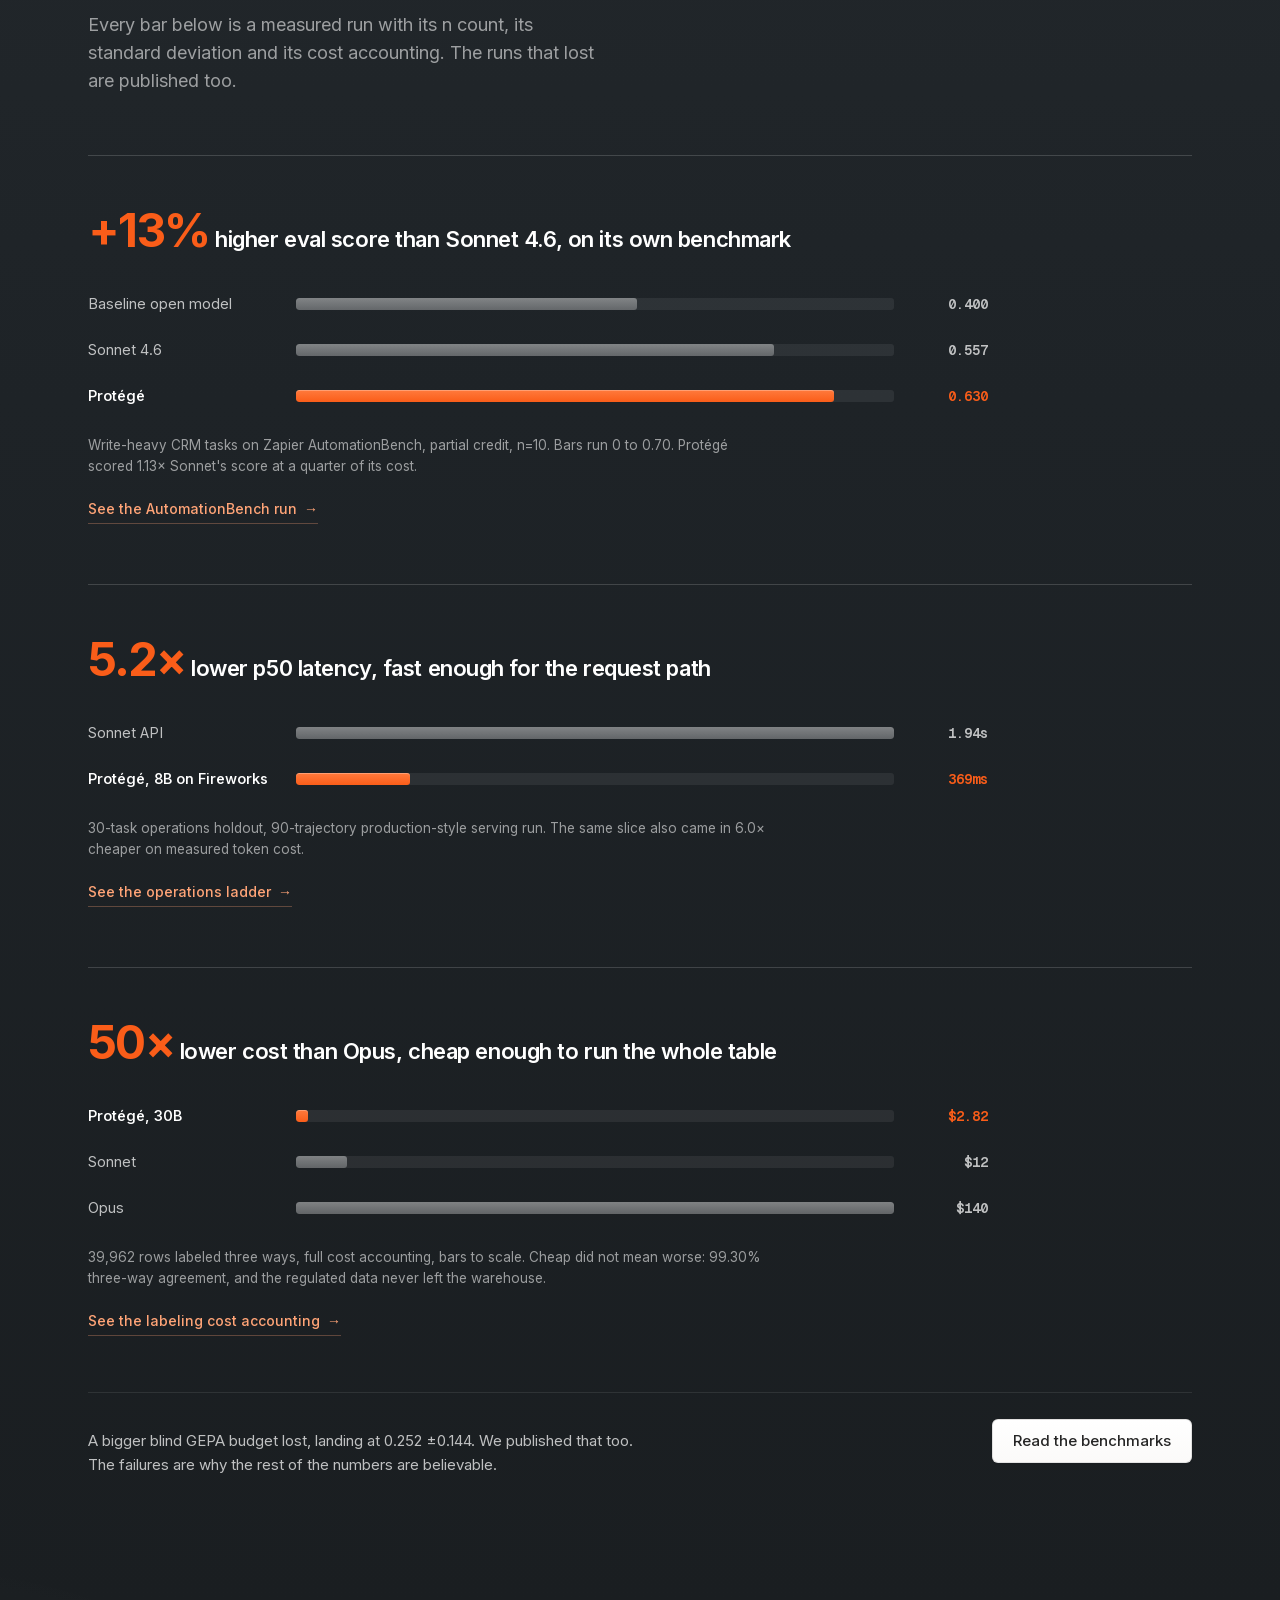
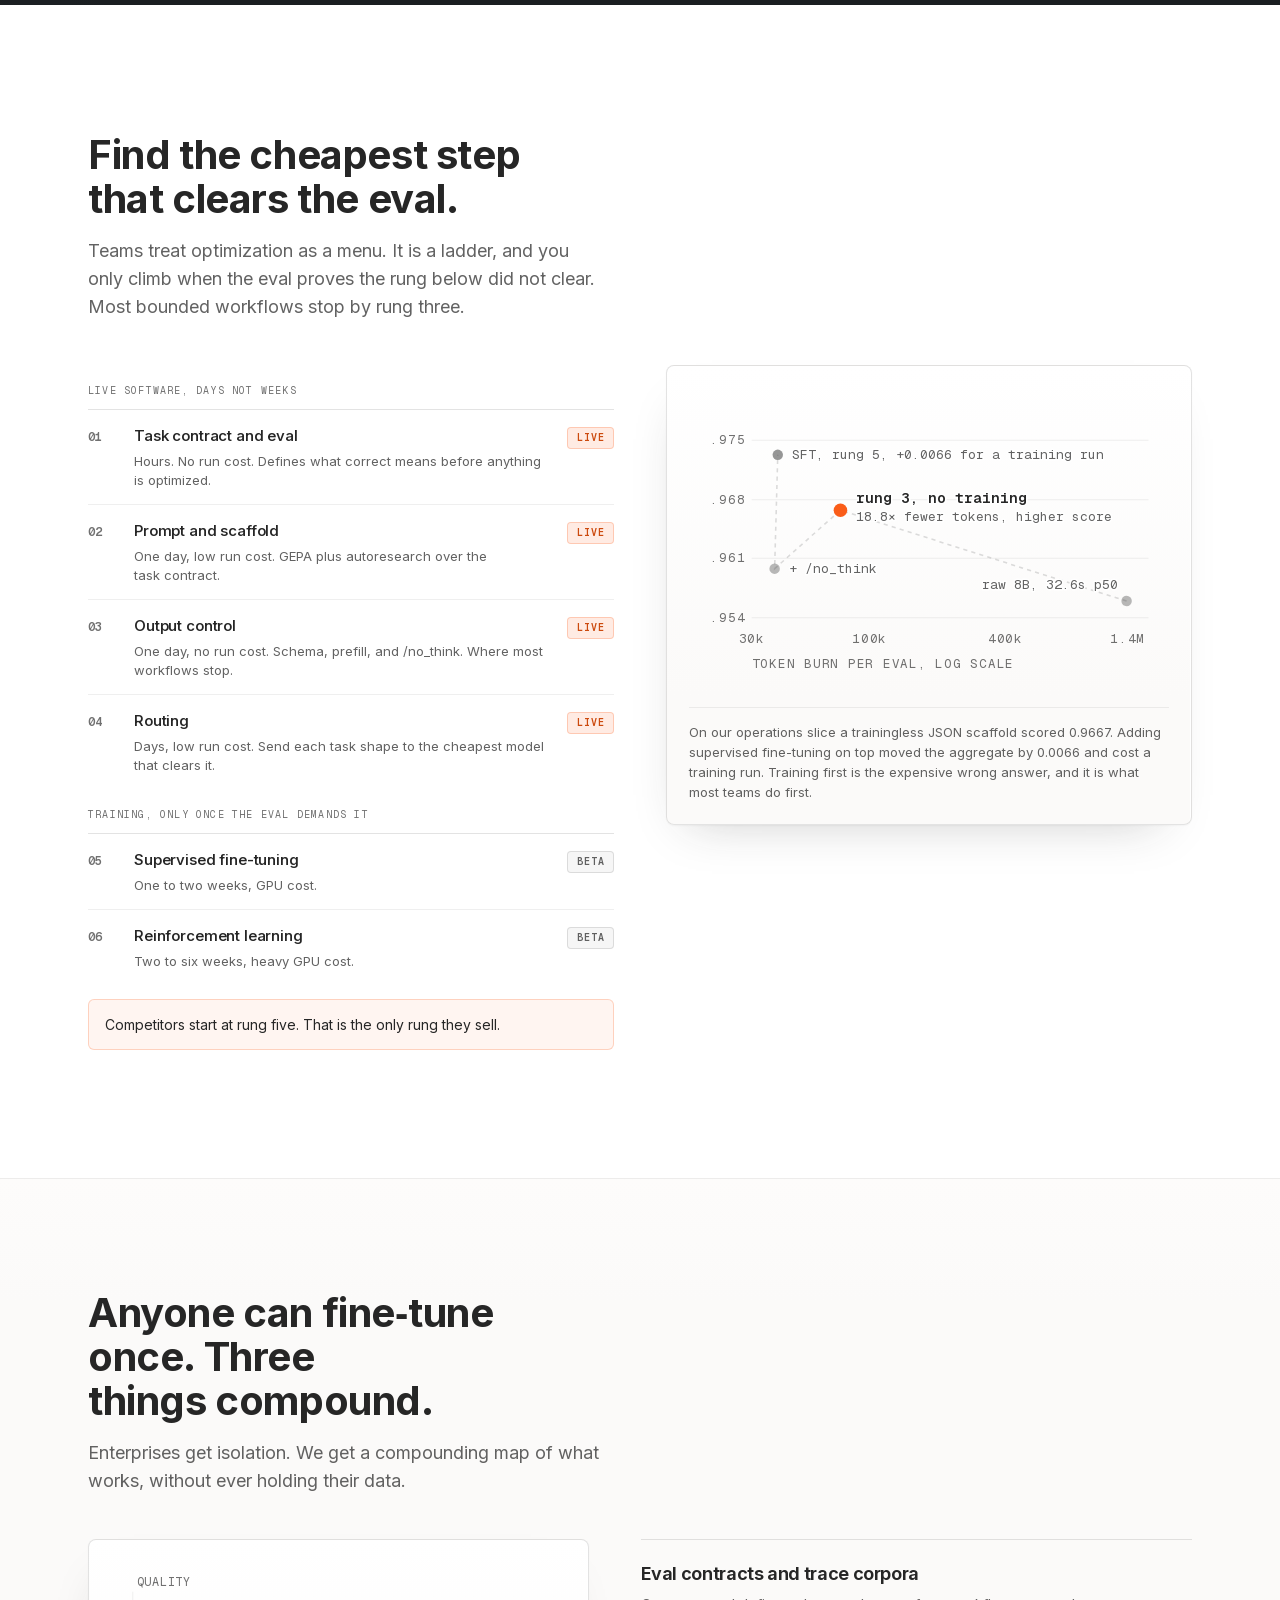
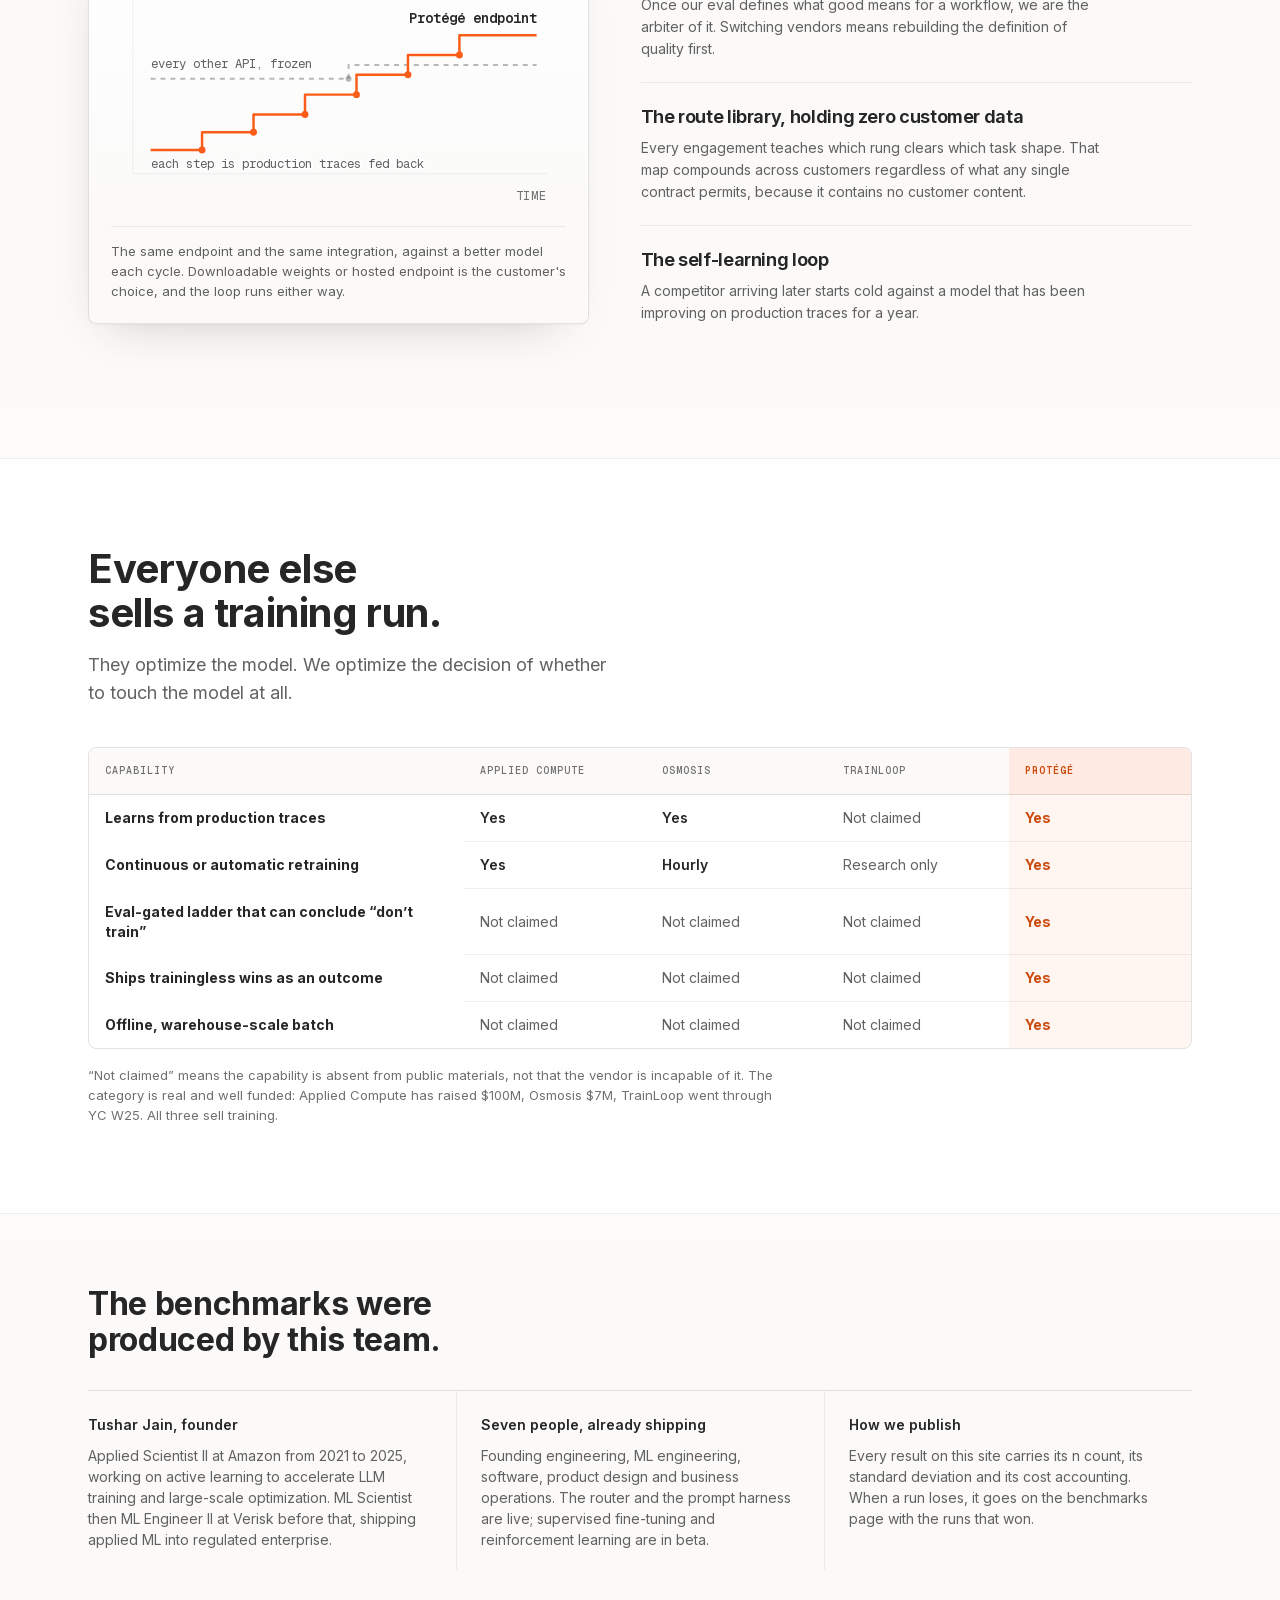
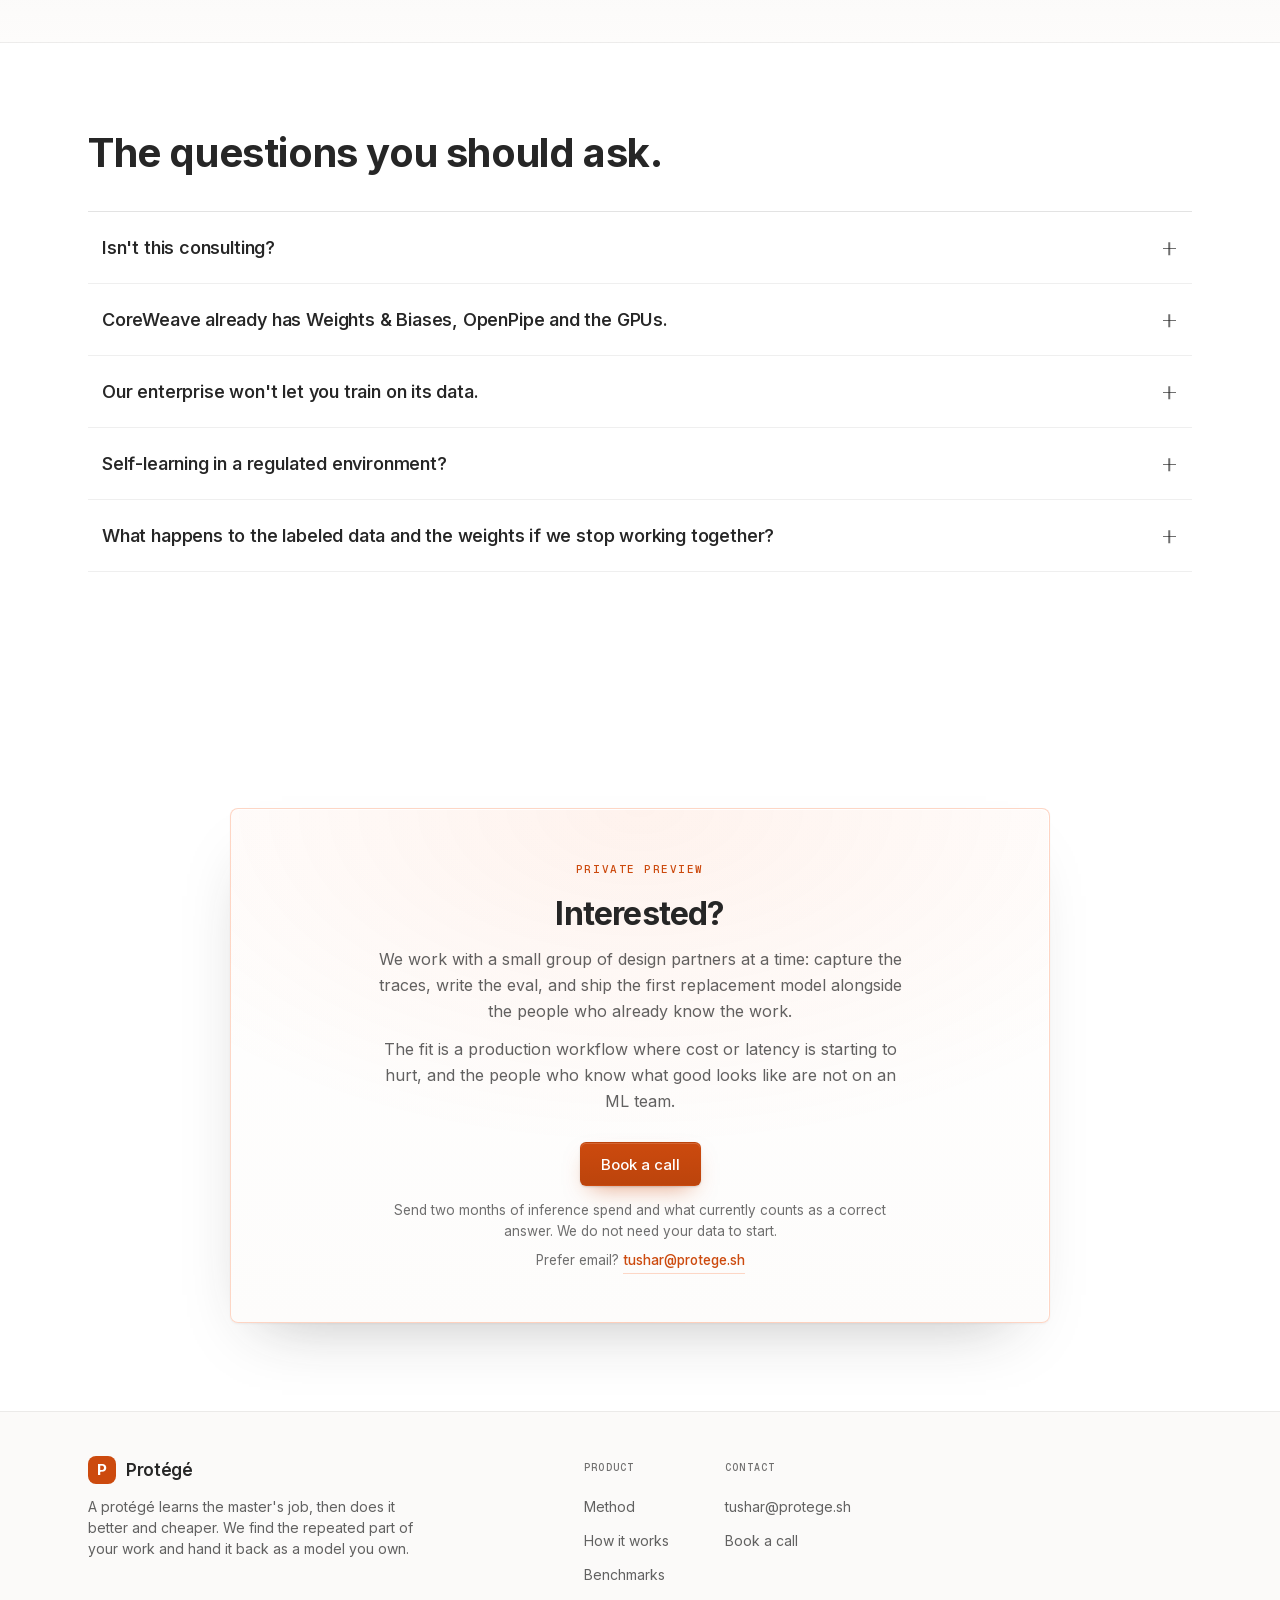
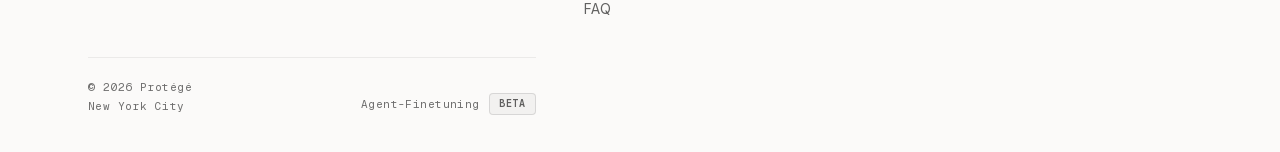
==== commit ddec729b: "FAQ fills its column; the closing CTA becomes a centred card The FAQ heading was being split across " ====
--- a/index.html
+++ b/index.html
@@ -767,15 +767,17 @@
 <!-- ── CLOSE ──────────────────────────────────────────────────────────────── -->
 <section id="audit" class="close">
   <div class="wrap">
-    <div class="reveal">
-      <h2 class="t-h3">Send us two months of inference spend.</h2>
-      <p class="lede">We will show you which workflows are overpaying, what the cheapest route that clears your eval looks like, and what it would cost to own it.</p>
-    </div>
-
-    <div class="book-card reveal">
+    <div class="endcta reveal">
+      <p class="endcta-tag">Private preview</p>
+      <h2>Interested?</h2>
+      <p class="endcta-body">We work with a small group of design partners at a time: capture the traces, write
+        the eval, and ship the first replacement model alongside the people who already know the work.</p>
+      <p class="endcta-body">The fit is a production workflow where cost or latency is starting to hurt, and the
+        people who know what good looks like are not on an ML team.</p>
       <a class="btn btn-primary" href="https://cal.com/tushar-ironlabs" target="_blank" rel="noopener">Book a call</a>
-      <p class="fine">Bring the spend breakdown and what currently counts as a correct answer. We do not need your data to start.</p>
-      <p class="fine">Prefer email? <a class="tlink" href="mailto:tushar@protege.sh">tushar@protege.sh</a></p>
+      <p class="endcta-fine">Send two months of inference spend and what currently counts as a correct answer.
+        We do not need your data to start.</p>
+      <p class="endcta-fine">Prefer email? <a class="tlink" href="mailto:tushar@protege.sh">tushar@protege.sh</a></p>
     </div>
   </div>
 </section>
--- a/assets/css/site.css
+++ b/assets/css/site.css
@@ -472,7 +472,10 @@
    cell, so the slot is as wide as the longest one and the line never reflows. */
 .hero-roles {
   margin-top: 12px;
-  /* same size as .hero-sub, so the two lines read as one thought */
+  /* mono face, but the same size as .hero-sub so the two lines still read as
+     one thought — they differ in family only */
+  font-family: var(--mono);
+  letter-spacing: .01em;
   font-size: clamp(17px, 1.7vw, 21px);
   line-height: 1.5;
   color: var(--text-2);
@@ -533,6 +536,8 @@
 }
 
 .hero-fig {
+  transform-style: preserve-3d;
+  will-change: transform;
   border: 1px solid var(--border-muted);
   border-radius: 8px;
   background: linear-gradient(180deg, rgba(255, 255, 255, .86), rgba(251, 250, 249, .9));
@@ -1209,13 +1214,17 @@
    FAQ
    -------------------------------------------------------------------------- */
 
-.faq { margin-top: 40px; max-width: 76ch; border-top: 1px solid var(--border-muted); }
+.faq { margin-top: 36px; border-top: 1px solid var(--border-muted); }
 .faq details { border-bottom: 1px solid var(--border-faint); }
+/* the whole row is the target, so it gets a hover tint and a little inset,
+   otherwise a full-width click area reads as dead space */
+.faq details { transition: background .18s var(--ease); }
+.faq details:hover { background: var(--black-a4); }
 .faq summary {
   list-style: none;
   cursor: pointer;
   padding-block: 22px;
-  padding-right: 48px;
+  padding-inline: 14px 52px;
   position: relative;
   font-size: 18px;
   line-height: 27px;
@@ -1230,7 +1239,7 @@
 .faq summary::after {
   content: "";
   position: absolute;
-  right: 6px;
+  right: 16px;
   top: 50%;
   width: 13px;
   height: 1.5px;
@@ -1242,6 +1251,7 @@
 .faq summary:hover::before,
 .faq summary:hover::after { background: var(--heat-text); }
 .faq details > p {
+  padding-inline: 14px;
   padding-bottom: 24px;
   max-width: 72ch;
   font-size: 15px;
@@ -1249,18 +1259,16 @@
   color: var(--text-2);
 }
 
+/* balance splits this into two lines even though it fits on one; the FAQ
+   heading is short enough to run full width, so opt it out */
+#faq .section-head { max-width: none; }
+#faq .section-head h2 { text-wrap: pretty; }
+
 /* --------------------------------------------------------------------------
    CLOSE + FORM
    -------------------------------------------------------------------------- */
 
-.close .wrap {
-  display: grid;
-  grid-template-columns: minmax(0, 1.1fr) minmax(0, .9fr);
-  gap: clamp(32px, 5vw, 72px);
-  align-items: center;
-}
-.close h2 { max-width: 15ch; }
-.close .lede { margin-top: 16px; max-width: 44ch; }
+.close .endcta { max-width: 820px; margin-inline: auto; }
 
 .book-card { padding-top: 4px; }
 .book-card .btn { height: 48px; font-size: 16px; padding-inline: 28px; }
@@ -1525,6 +1533,7 @@
   text-transform: uppercase;
   color: var(--heat-text);
 }
+.endcta h2,
 .endcta h3 {
   margin-top: 14px;
   font-size: clamp(24px, 3vw, 32px);
@@ -1539,7 +1548,17 @@
   line-height: 26px;
   color: var(--text-2);
 }
-.endcta .btn { margin-top: 26px; }
+.endcta-body + .endcta-body { margin-top: 12px; }
+.endcta .btn { margin-top: 28px; }
+.endcta-fine {
+  margin: 14px auto 0;
+  max-width: 56ch;
+  font-size: 13.5px;
+  line-height: 21px;
+  color: var(--text-3);
+}
+.endcta-fine + .endcta-fine { margin-top: 8px; }
+.endcta-fine .tlink { font-size: 13.5px; }
 
 /* --------------------------------------------------------------------------
    REVEAL
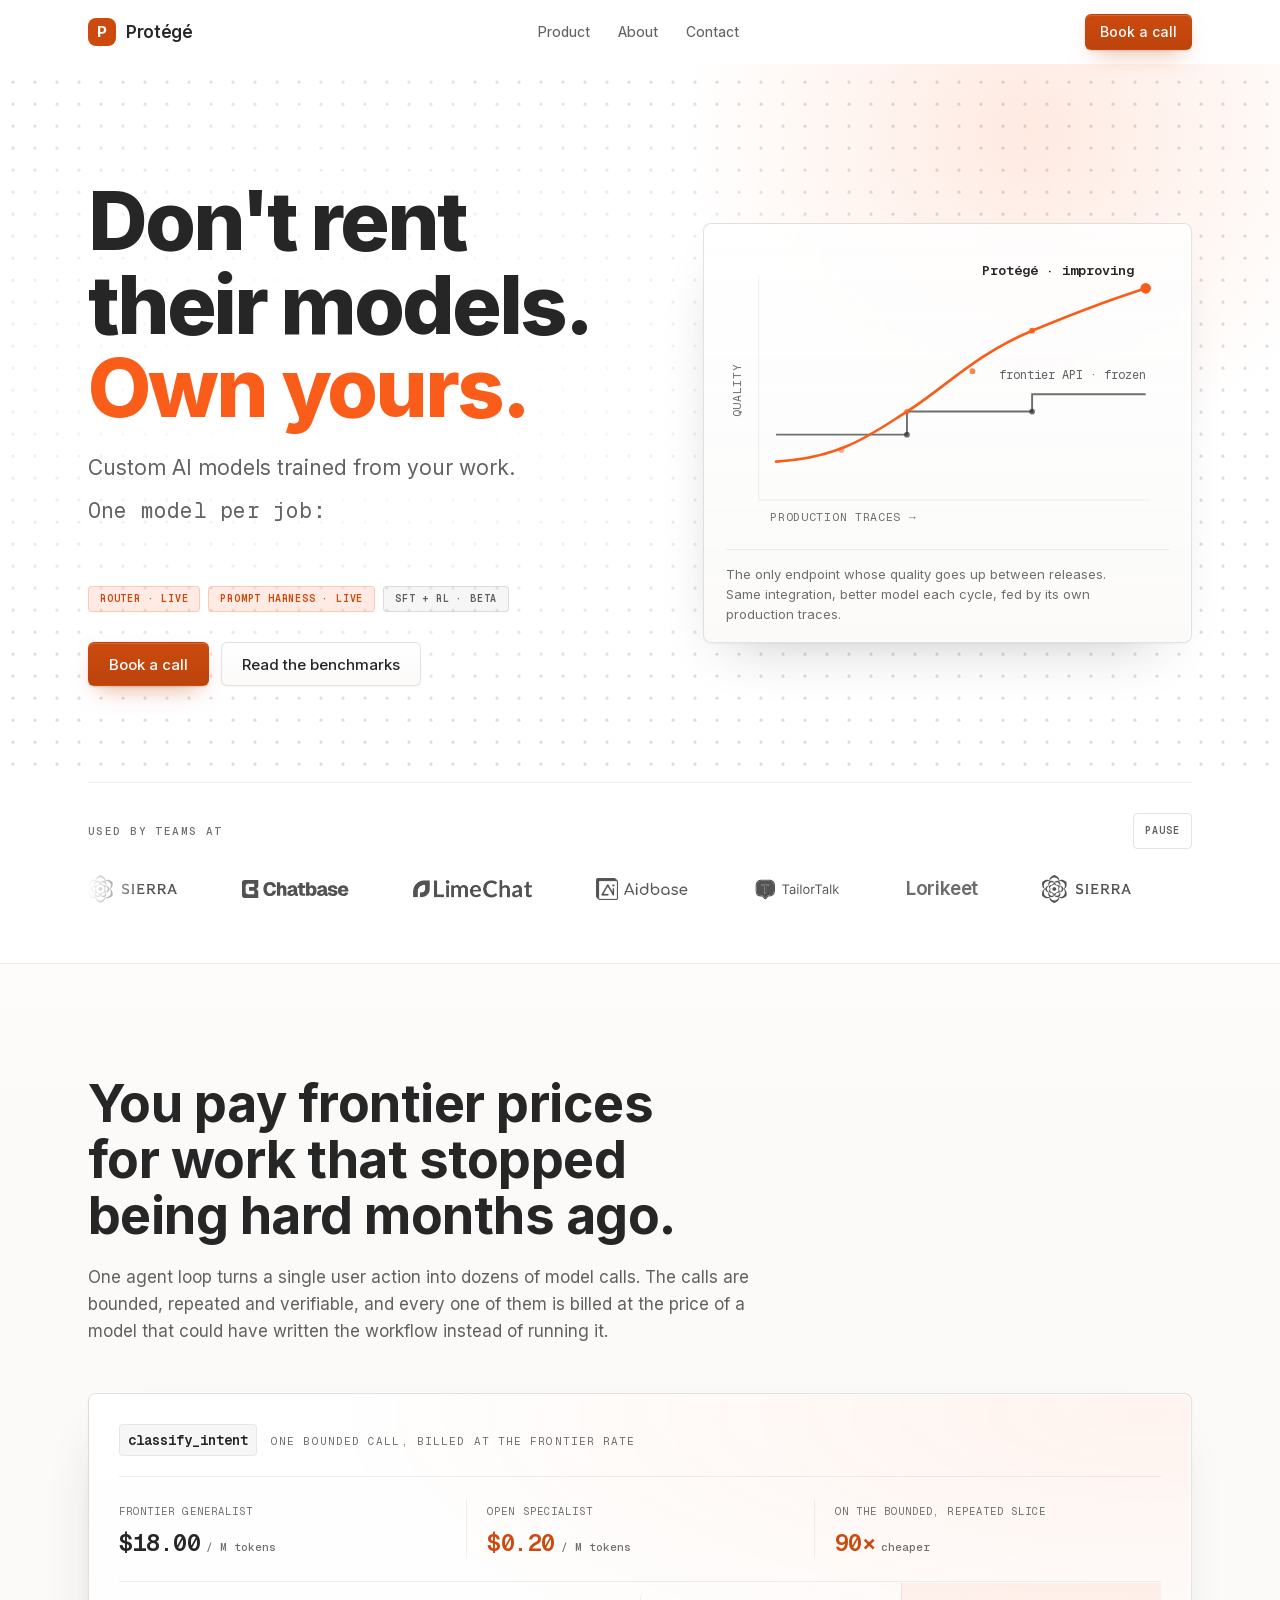
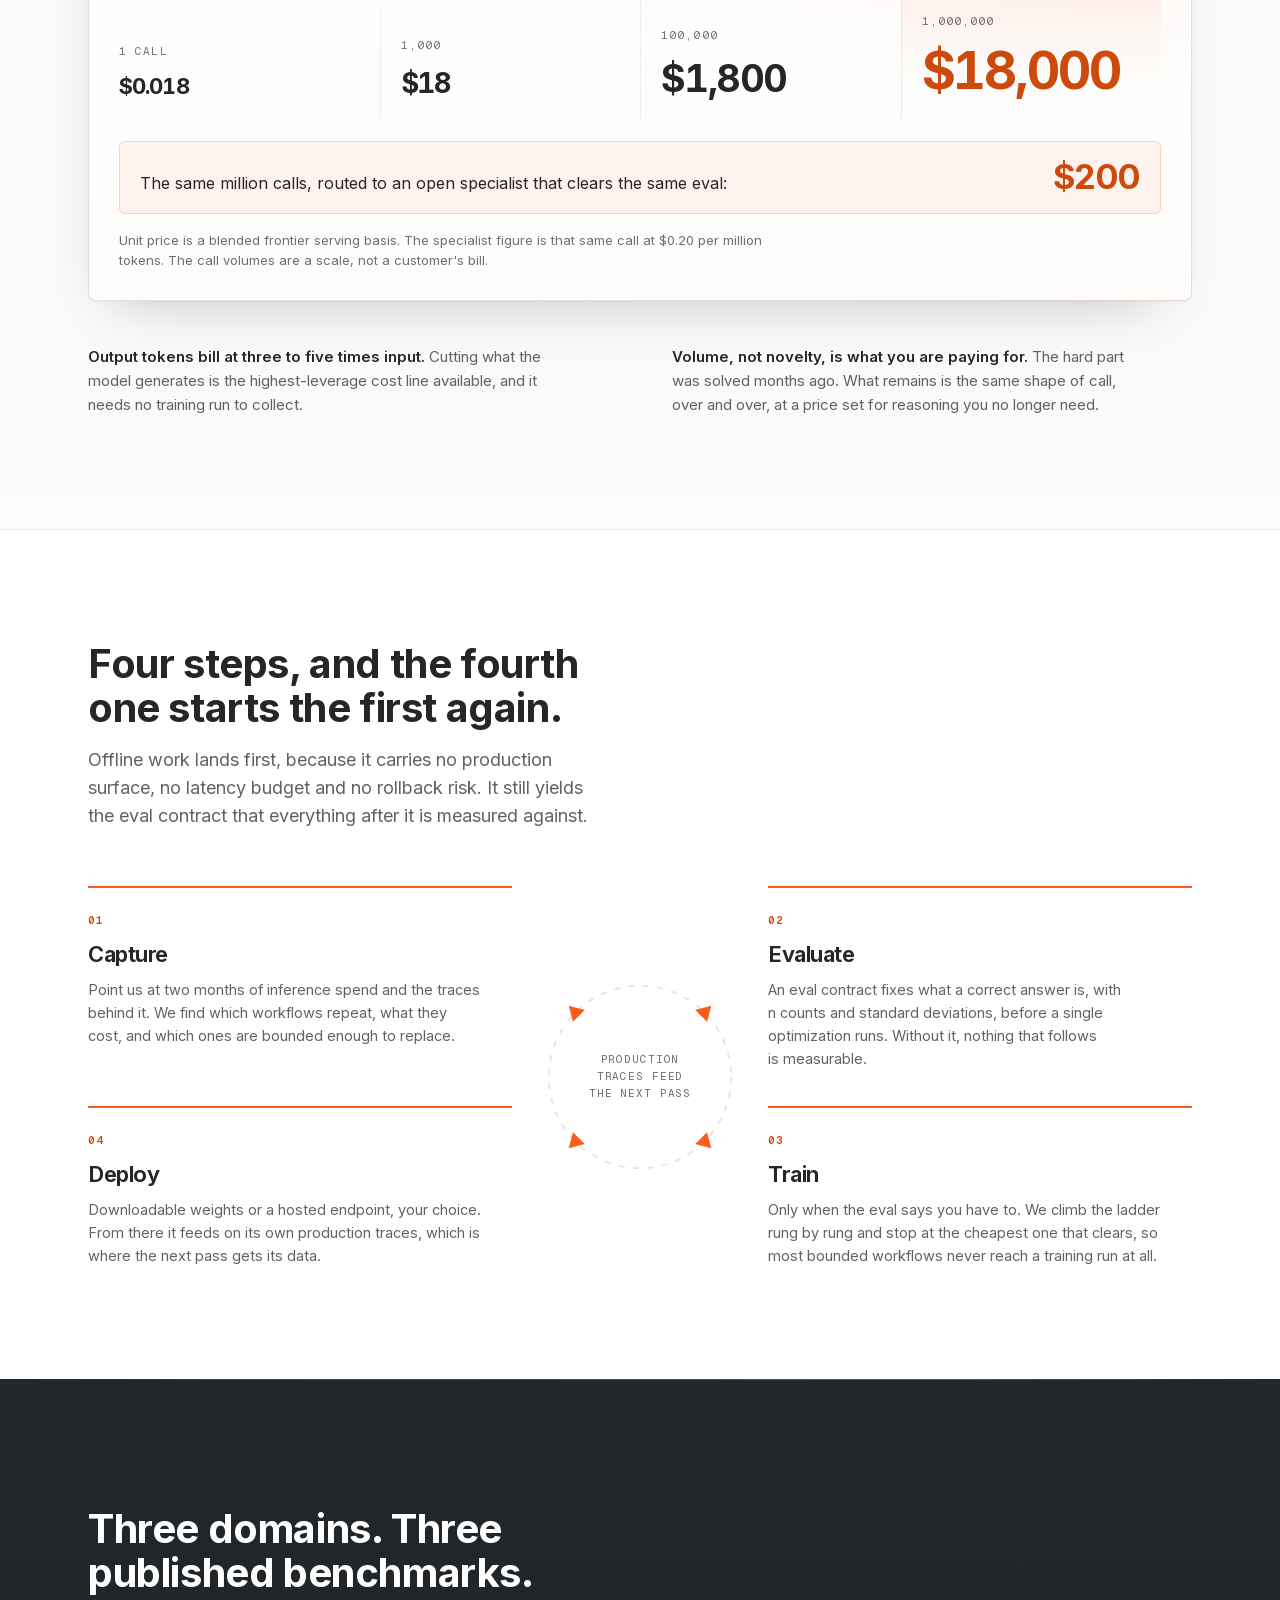
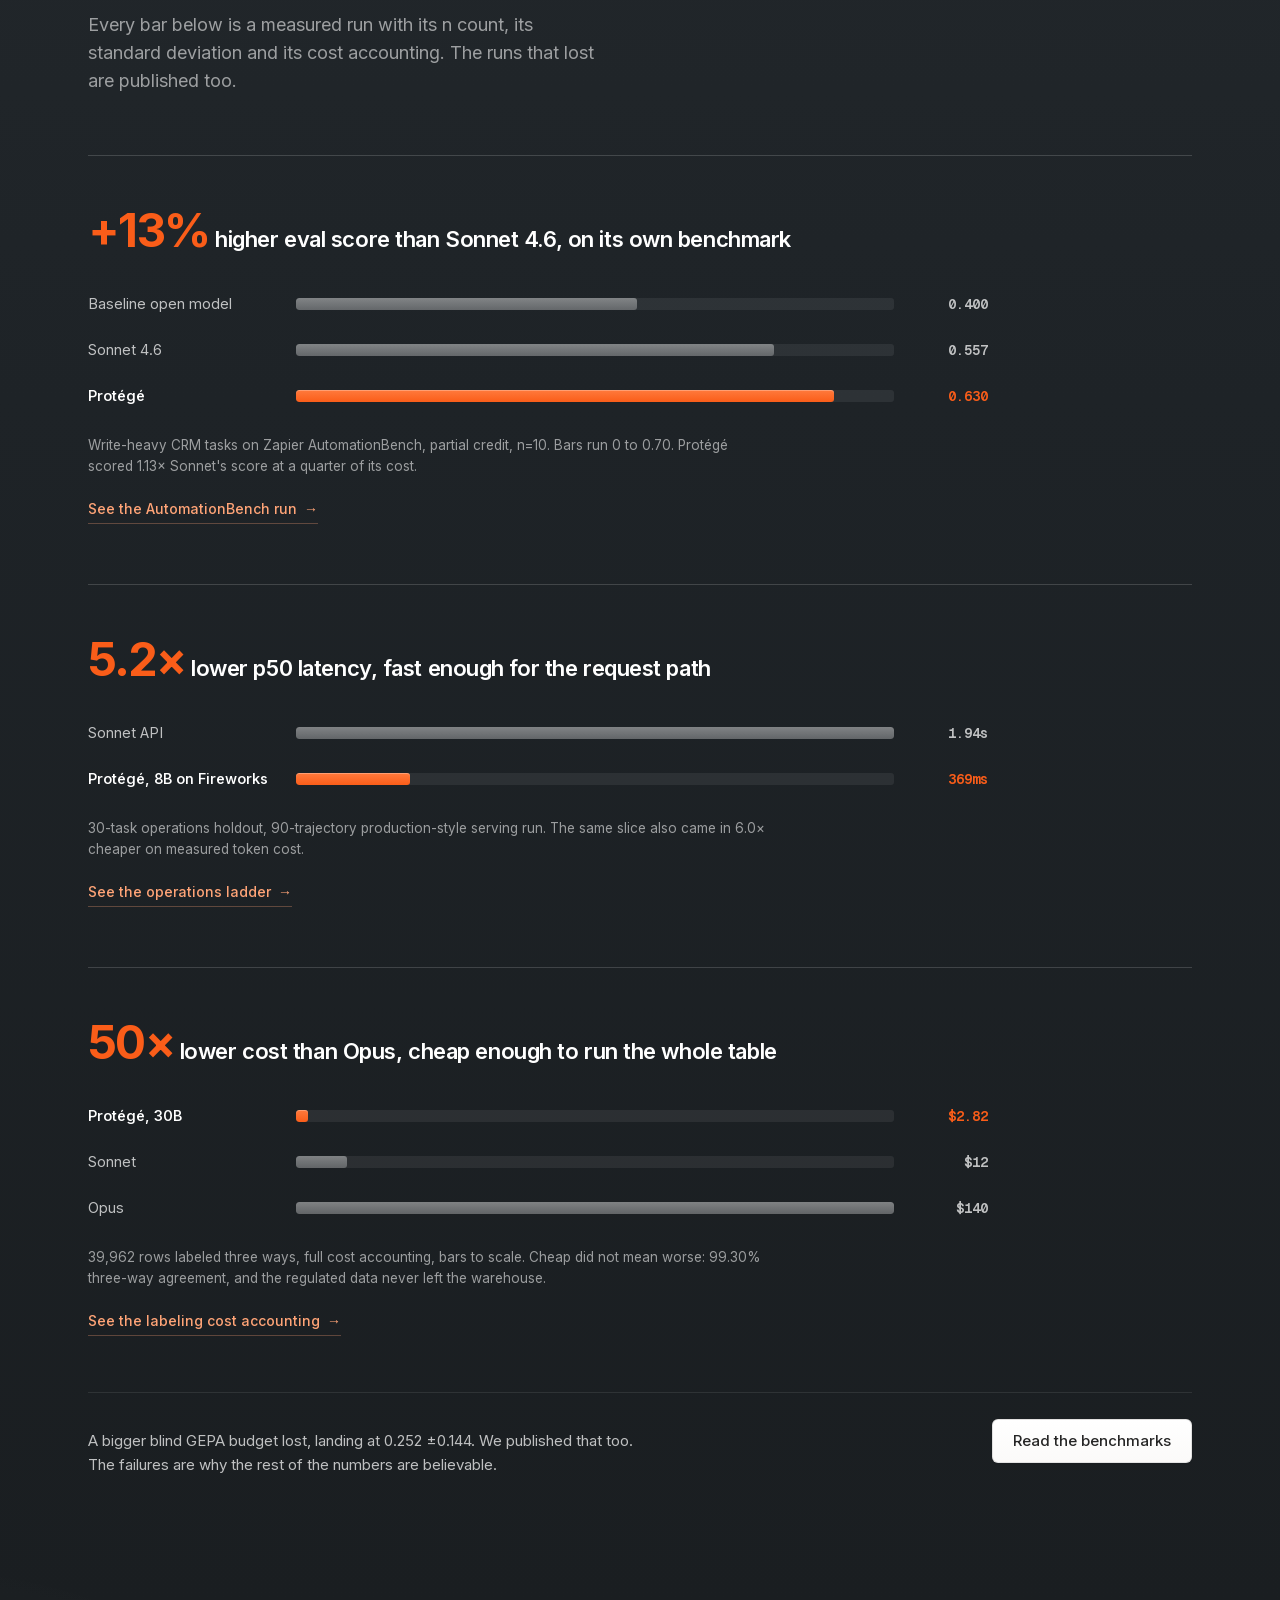
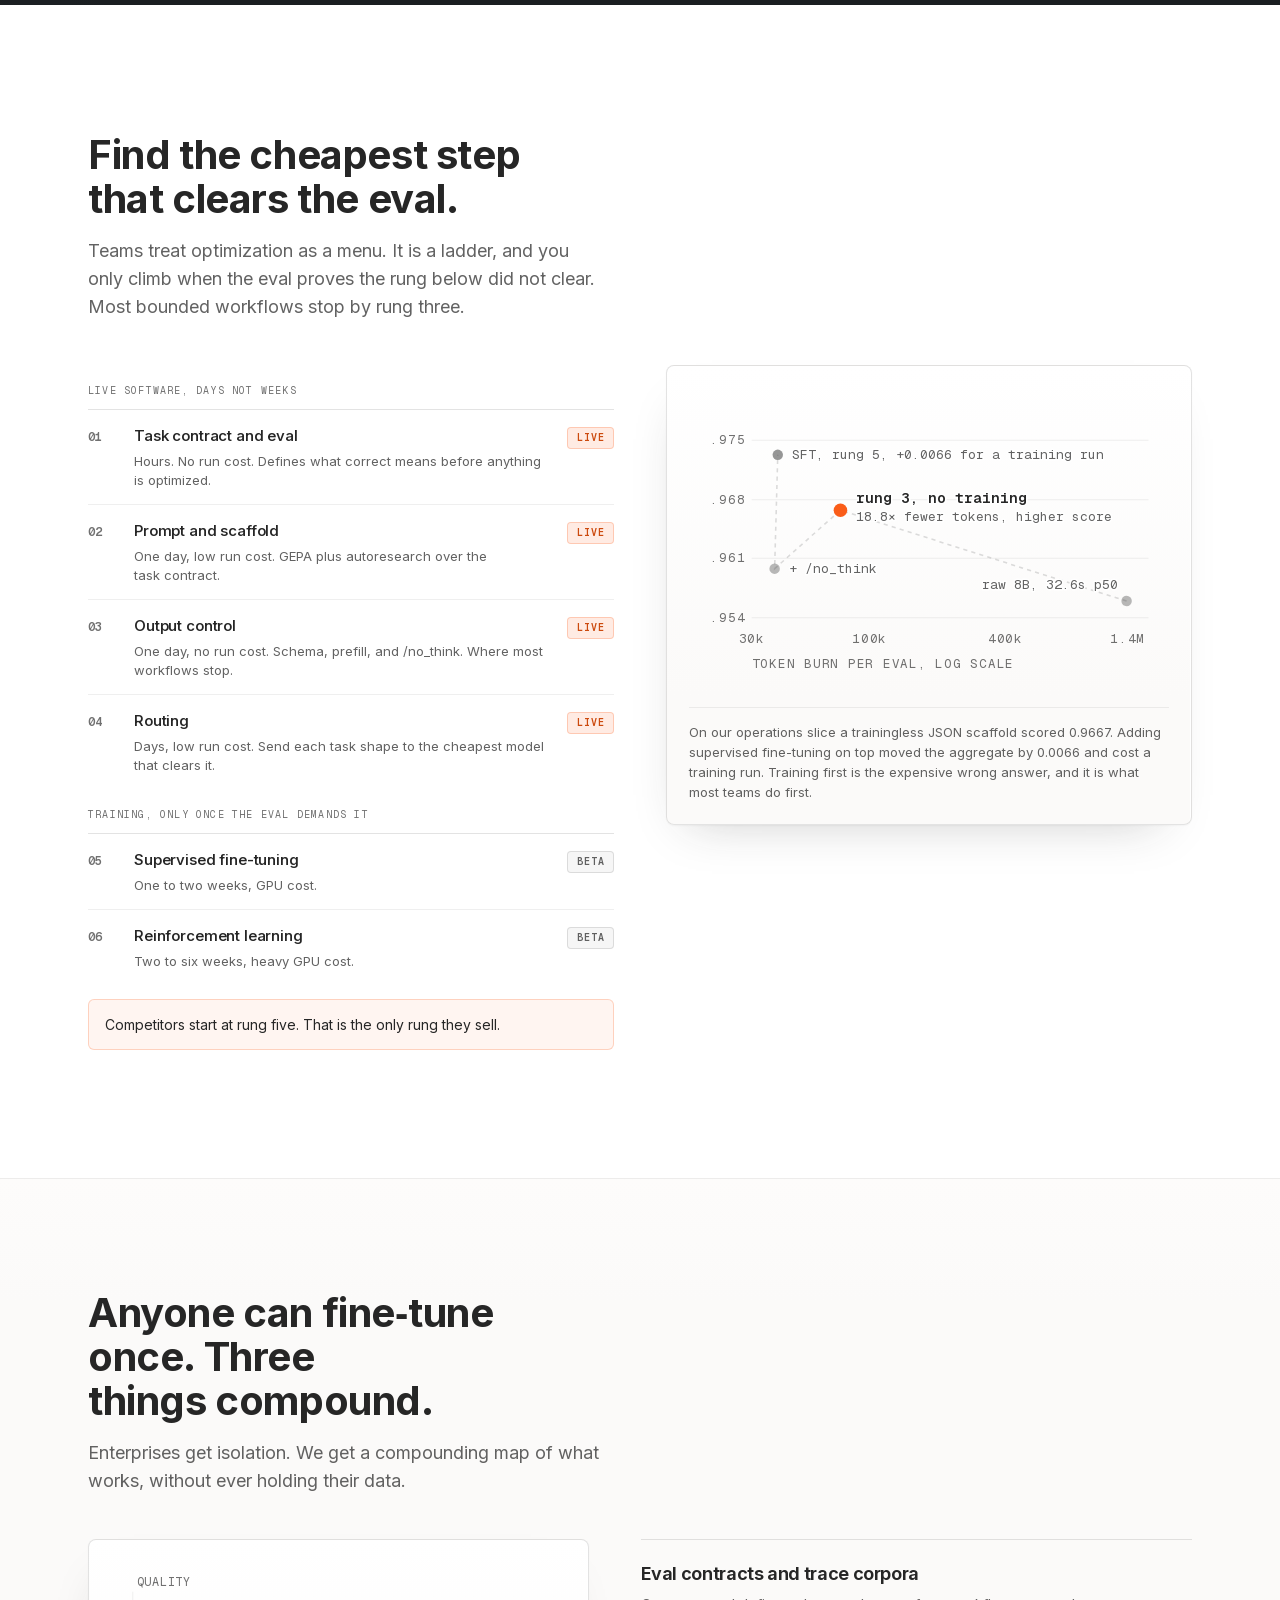
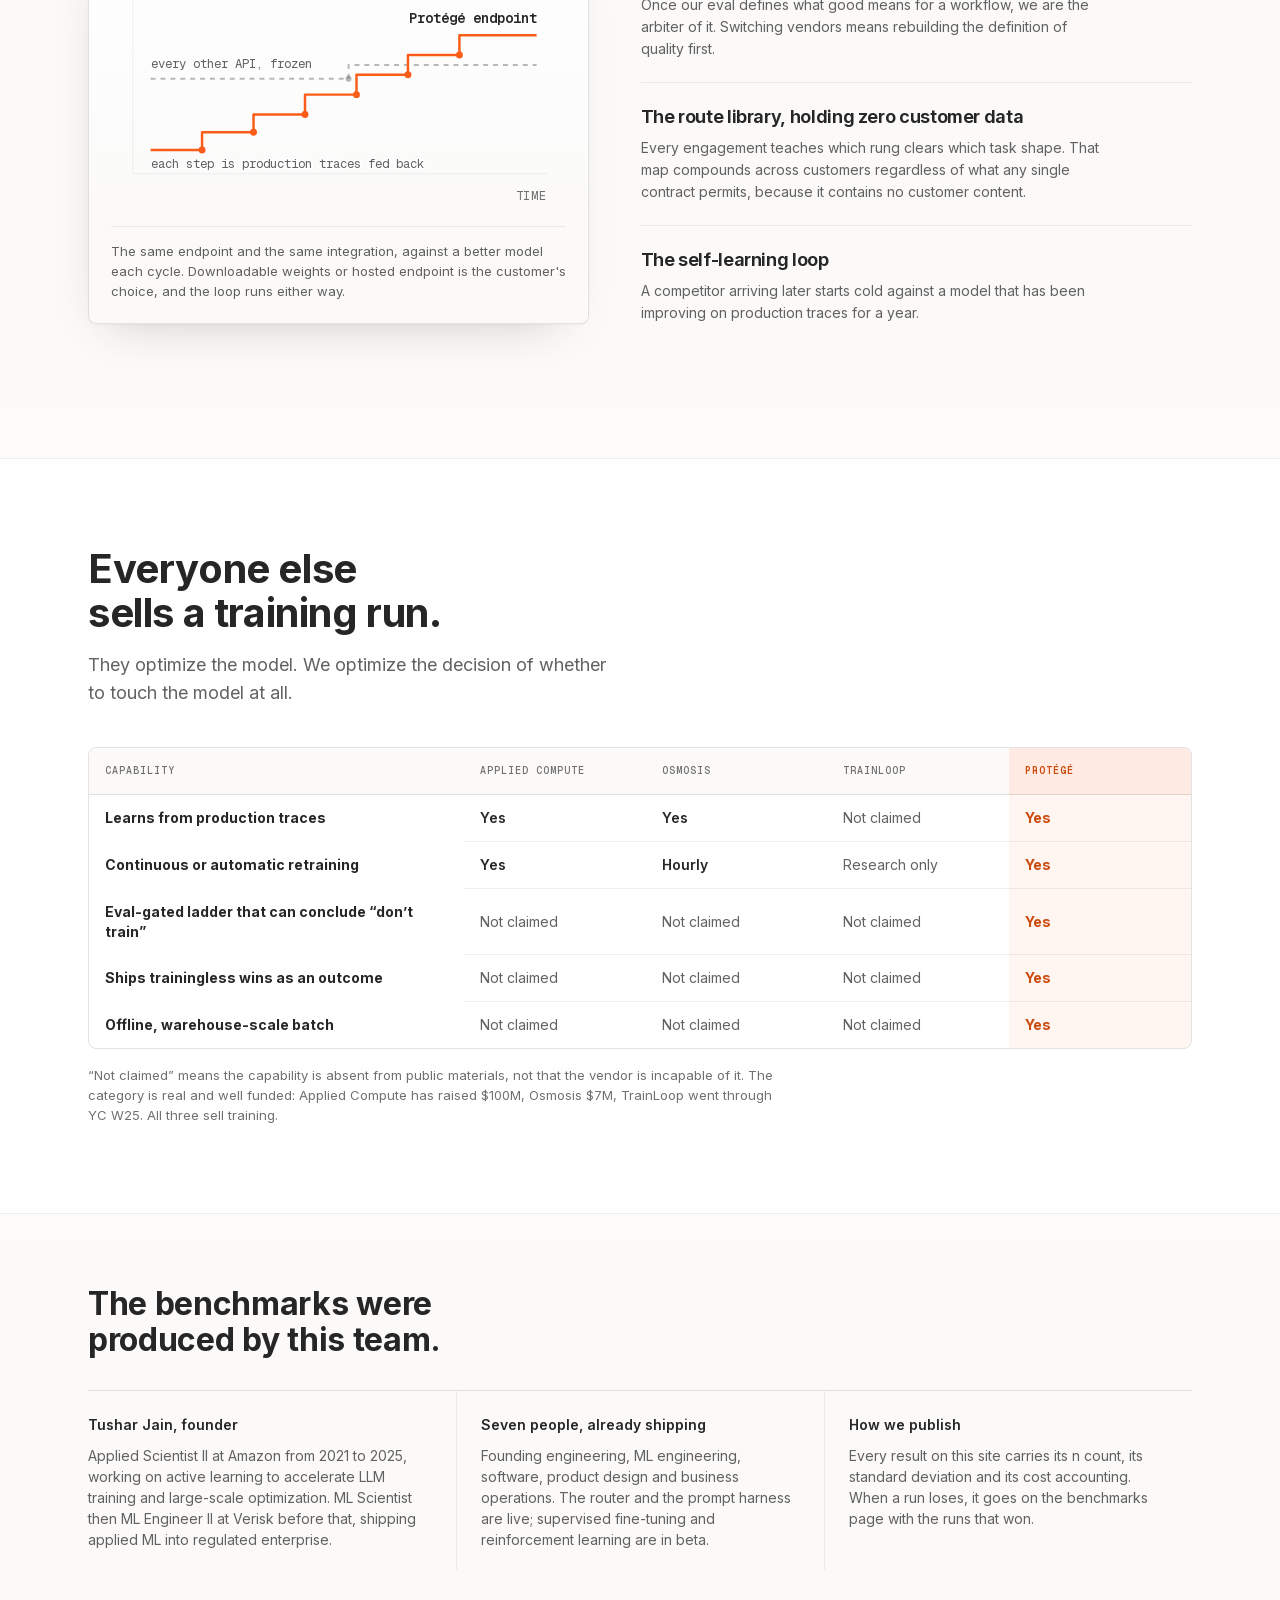
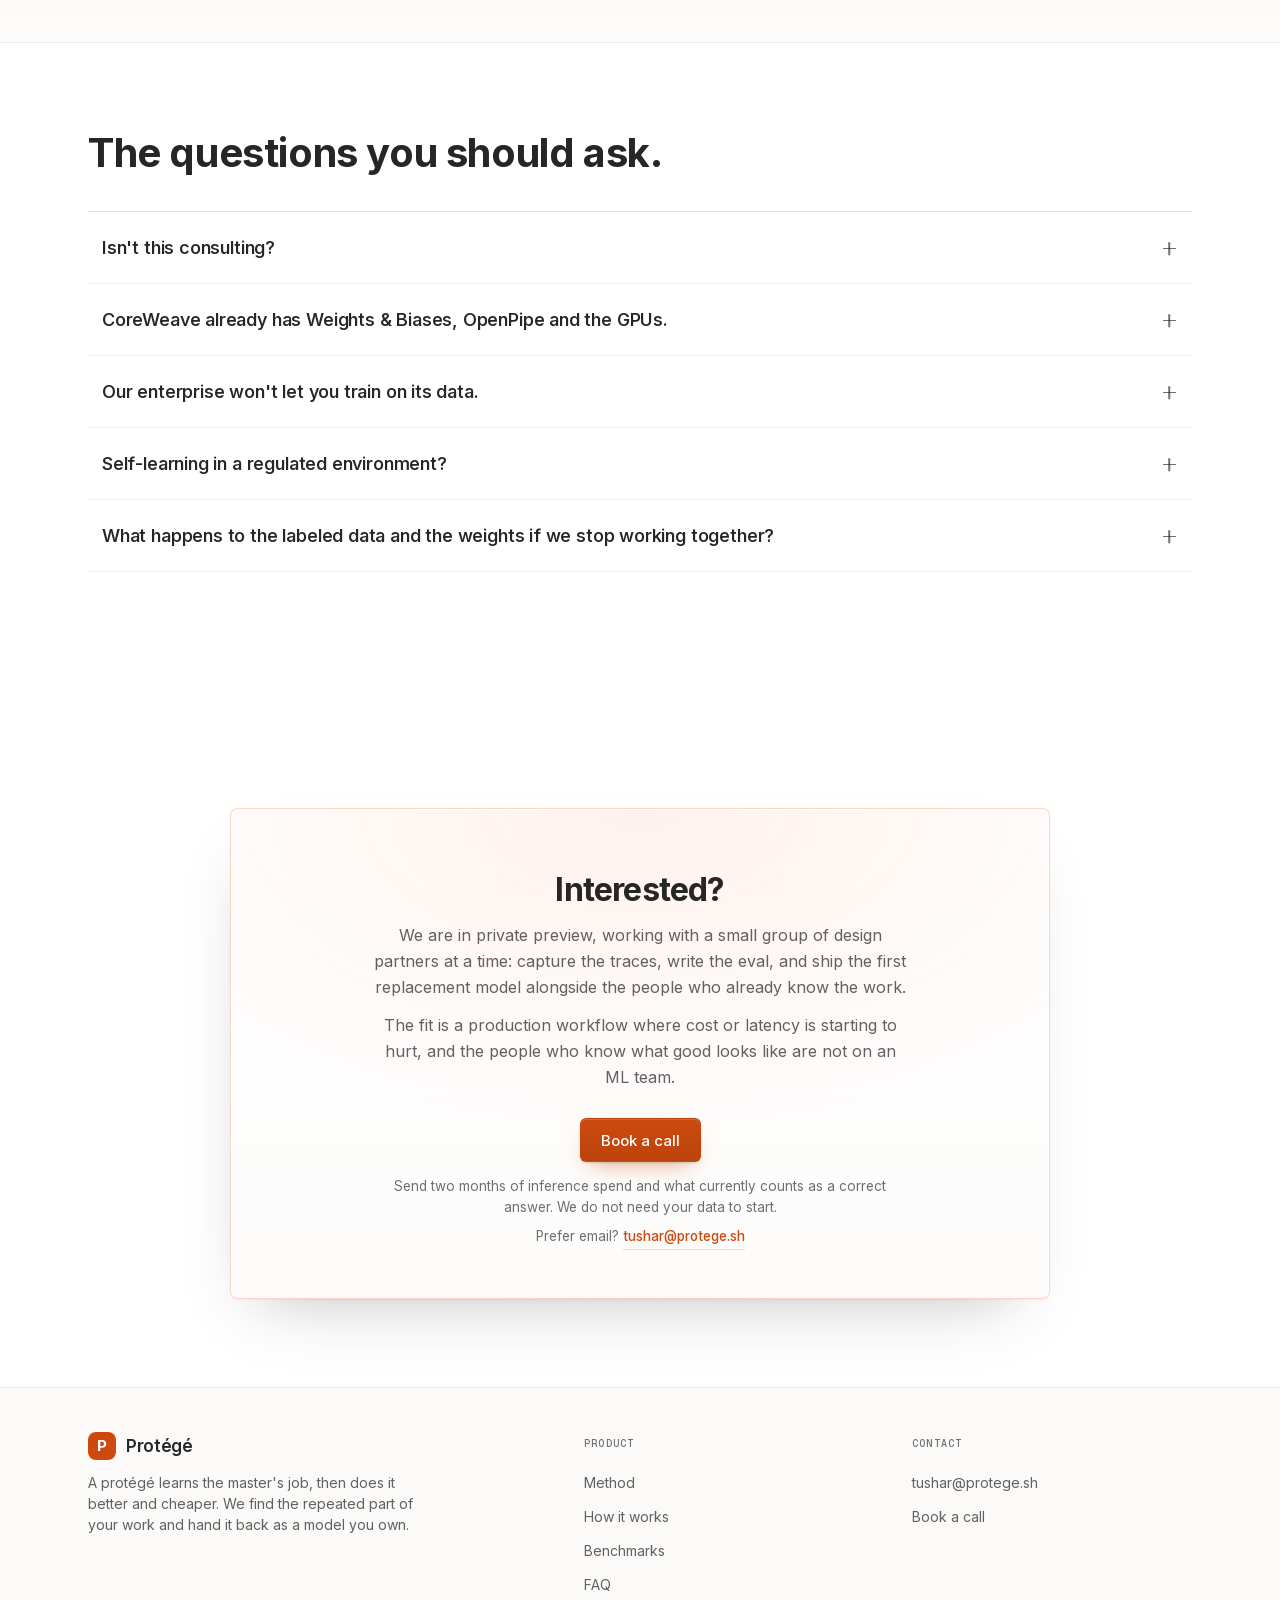
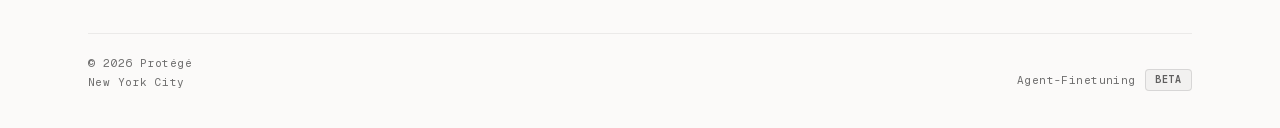
==== commit 2cf9984e: "Act on the craft and accessibility audit: P0 and every P1 The no-JS watchdog had a hole. __protegeRe" ====
--- a/index.html
+++ b/index.html
@@ -219,7 +219,7 @@
       </div>
 
       <figure class="hero-fig">
-        <svg viewBox="0 0 460 300" width="100%" height="auto" role="img"
+        <svg viewBox="0 0 460 300" width="100%" role="img"
              aria-label="Quality over time. A frontier API stays flat between vendor releases, stepping up only when a vendor ships. The Protégé endpoint climbs continuously as production traces are fed back, overtaking the frontier line and continuing to rise.">
           <g class="fig-axis">
             <text x="16" y="150" transform="rotate(-90 16 150)" text-anchor="middle">QUALITY</text>
@@ -257,7 +257,7 @@
   <div class="wrap">
     <div class="usedby-head">
       <p class="usedby-label">Used by teams at</p>
-      <button class="marquee-toggle" type="button" data-marquee-toggle aria-pressed="false">Pause</button>
+      <button class="marquee-toggle" type="button" data-marquee-toggle>Pause</button>
     </div>
     <div class="logo-marquee">
       <div class="logo-marquee-inner">
@@ -560,7 +560,7 @@
         <p class="rung-stop">Competitors start at rung five. That is the only rung they sell.</p>
       </div>
 
-      <figure class="ladder-figure reveal">
+      <figure class="ladder-figure reveal" tabindex="0" role="region" aria-label="Optimization ladder chart, scrollable">
         <svg viewBox="0 0 460 290" role="img" width="100%"
              aria-label="Eval score against tokens burned per eval on a logarithmic scale, measured on a 30-task operations holdout. Raw 8B scores 0.9560 at 1.39 million tokens. Adding JSON prefill scores 0.9667 at 74 thousand tokens. Adding slash-no-think scores 0.9598 at 38 thousand tokens. Supervised fine-tuning scores 0.9733 at 39 thousand tokens.">
           <g class="fig-grid">
@@ -612,7 +612,7 @@
     </div>
 
     <div class="compound-layout">
-      <figure class="ladder-figure reveal">
+      <figure class="ladder-figure reveal" tabindex="0" role="region" aria-label="Endpoint quality over time chart, scrollable">
         <svg viewBox="0 0 460 250" role="img" width="100%"
              aria-label="Quality over time. Every other API stays flat between vendor releases. The Protégé endpoint steps upward at each tick as production traces are fed back.">
           <g class="fig-axis">
@@ -768,9 +768,9 @@
 <section id="audit" class="close">
   <div class="wrap">
     <div class="endcta reveal">
-      <p class="endcta-tag">Private preview</p>
       <h2>Interested?</h2>
-      <p class="endcta-body">We work with a small group of design partners at a time: capture the traces, write
+      <p class="endcta-body">We are in private preview, working with a small group of design partners at a time:
+        capture the traces, write
         the eval, and ship the first replacement model alongside the people who already know the work.</p>
       <p class="endcta-body">The fit is a production workflow where cost or latency is starting to hurt, and the
         people who know what good looks like are not on an ML team.</p>
--- a/assets/css/site.css
+++ b/assets/css/site.css
@@ -41,15 +41,12 @@
 :root {
   /* heat scale */
   --heat-100: #fa5d19;
-  --heat-88: rgba(250, 93, 25, .88);
-  --heat-56: rgba(250, 93, 25, .56);
   --heat-24: rgba(250, 93, 25, .24);
   --heat-12: rgba(250, 93, 25, .12);
   --heat-6: rgba(250, 93, 25, .06);
   /* heat-100 is 3.14:1 on white, so it carries fills, strokes, borders and
      display numerals only. Anything at text size uses heat-text (4.59:1). */
   --heat-text: #cc4a0e;        /* 4.59:1 on white, the floor for heat as type */
-  --heat-text-hover: #b03f0b;
   --heat-press: #a93c09;
   --heat-on-dark: #ffa477;     /* 8.2:1 on --bg-dark */
   /* the light source, so shadows and highlights agree on where it is */
@@ -58,15 +55,10 @@
   /* accents */
   --accent-black: #262626;
   --accent-white: #ffffff;
-  --accent-forest: #42c366;
   
   /* black alpha ramp */
-  --black-a88: rgba(38, 38, 38, .88);
   --black-a72: rgba(38, 38, 38, .72);
-  --black-a56: rgba(38, 38, 38, .56);
-  --black-a40: rgba(38, 38, 38, .40);
   --black-a24: rgba(38, 38, 38, .24);
-  --black-a12: rgba(38, 38, 38, .12);
   --black-a8: rgba(38, 38, 38, .08);
   --black-a4: rgba(38, 38, 38, .04);
 
@@ -78,9 +70,6 @@
   /* white alpha ramp, dark band only */
   --white-a72: rgba(255, 255, 255, .72);
   --white-a56: rgba(255, 255, 255, .56);
-  --white-a40: rgba(255, 255, 255, .40);
-  --white-a12: rgba(255, 255, 255, .12);
-  --white-a8: rgba(255, 255, 255, .08);
 
   /* ui */
   --border-faint: rgba(38, 38, 38, .07);
@@ -319,6 +308,7 @@
 }
 @media (max-width: 380px) {
   .nav-links { gap: 12px; font-size: 12px; }
+  .btn-sm { padding-inline: 10px; font-size: 13px; }
 }
 
 /* --------------------------------------------------------------------------
@@ -500,11 +490,13 @@
   .roles-slot > span:nth-child(4) { animation-delay: 9s; }
   .roles-slot > span:nth-child(5) { animation-delay: 12s; }
 }
+/* the fades overlap: without it the line reads "One model per job:" with
+   nothing after it for a third of a second each cycle */
 @keyframes role-cycle {
   0%   { opacity: 0; transform: translateY(5px); }
-  3%   { opacity: 1; transform: none; }
-  17%  { opacity: 1; transform: none; }
-  20%, 100% { opacity: 0; transform: translateY(-5px); }
+  1.5% { opacity: 1; transform: none; }
+  19%  { opacity: 1; transform: none; }
+  22%, 100% { opacity: 0; transform: translateY(-5px); }
 }
 /* with motion off, the cycle becomes the plain list it was always describing */
 @media (prefers-reduced-motion: reduce) {
@@ -537,7 +529,6 @@
 
 .hero-fig {
   transform-style: preserve-3d;
-  will-change: transform;
   border: 1px solid var(--border-muted);
   border-radius: 8px;
   background: linear-gradient(180deg, rgba(255, 255, 255, .86), rgba(251, 250, 249, .9));
@@ -658,7 +649,9 @@
   white-space: nowrap;
   color: rgba(38, 38, 38, .68);
 }
-@keyframes logo-drift { to { transform: translateX(-33.3333%); } }
+/* two tracks, so one full track is -50%. The general form is -(100/tracks)%;
+   get this wrong and the strip visibly snaps back each cycle. */
+@keyframes logo-drift { to { transform: translateX(-50%); } }
 
 @media (max-width: 620px) {
   .logo-track { gap: 34px; padding-right: 34px; }
@@ -1294,12 +1287,14 @@
   background: var(--bg-lighter);
   padding-block: 44px 36px;
 }
-.foot .wrap {
+.foot > .wrap:first-of-type {
   display: grid;
   grid-template-columns: minmax(0, 1.6fr) minmax(0, 1fr) minmax(0, 1fr);
   gap: 32px 48px;
   align-items: start;
 }
+/* contents, so nav's two lists become grid items 2 and 3 rather than one
+   cramped column. Do not give this a display of its own. */
 .foot nav { display: contents; }
 
 @media (max-width: 760px) {
@@ -1308,7 +1303,6 @@
 }
 .foot .about { max-width: 34ch; }
 .foot .about p { margin-top: 12px; font-size: 14px; line-height: 21px; color: var(--text-2); }
-.foot nav { display: flex; gap: 56px; }
 .foot h3 {
   font-family: var(--mono);
   font-size: 10px;
@@ -1525,14 +1519,6 @@
     var(--lit-x) 30px 64px -36px rgba(38, 38, 38, .34);
   text-align: center;
 }
-.endcta-tag {
-  font-family: var(--mono);
-  font-size: 11px;
-  font-weight: 500;
-  letter-spacing: .14em;
-  text-transform: uppercase;
-  color: var(--heat-text);
-}
 .endcta h2,
 .endcta h3 {
   margin-top: 14px;
@@ -1591,6 +1577,7 @@
   .proof { background: none !important; }
   .proof::before, .proof::after { display: none !important; }
   .ch-track { border: 1px solid #767676; background: none !important; }
+  .result .tlink, .result-num { color: #262626 !important; }
   .ch-track .fill { background: #767676 !important; }
   .ch-row.is-us .ch-track .fill { background: #262626 !important; }
   .result { border-top: 1px solid #999 !important; }
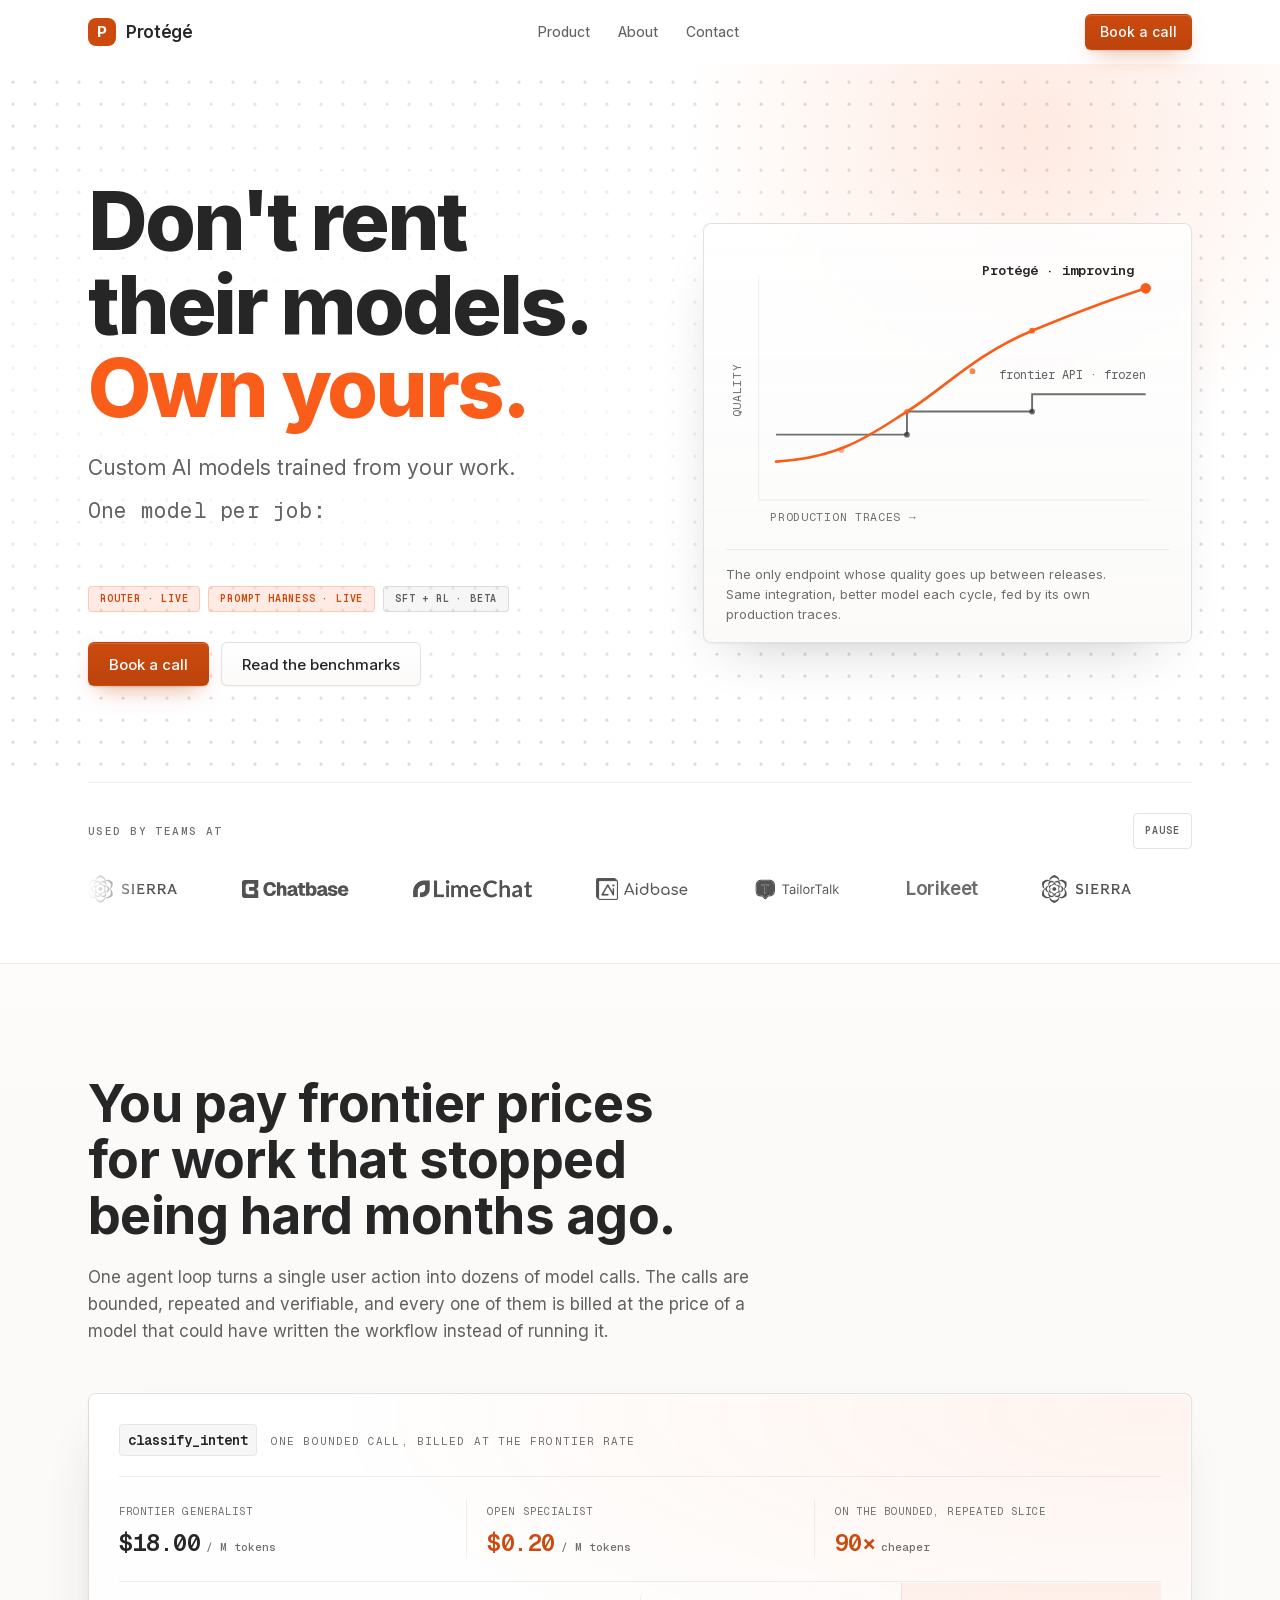
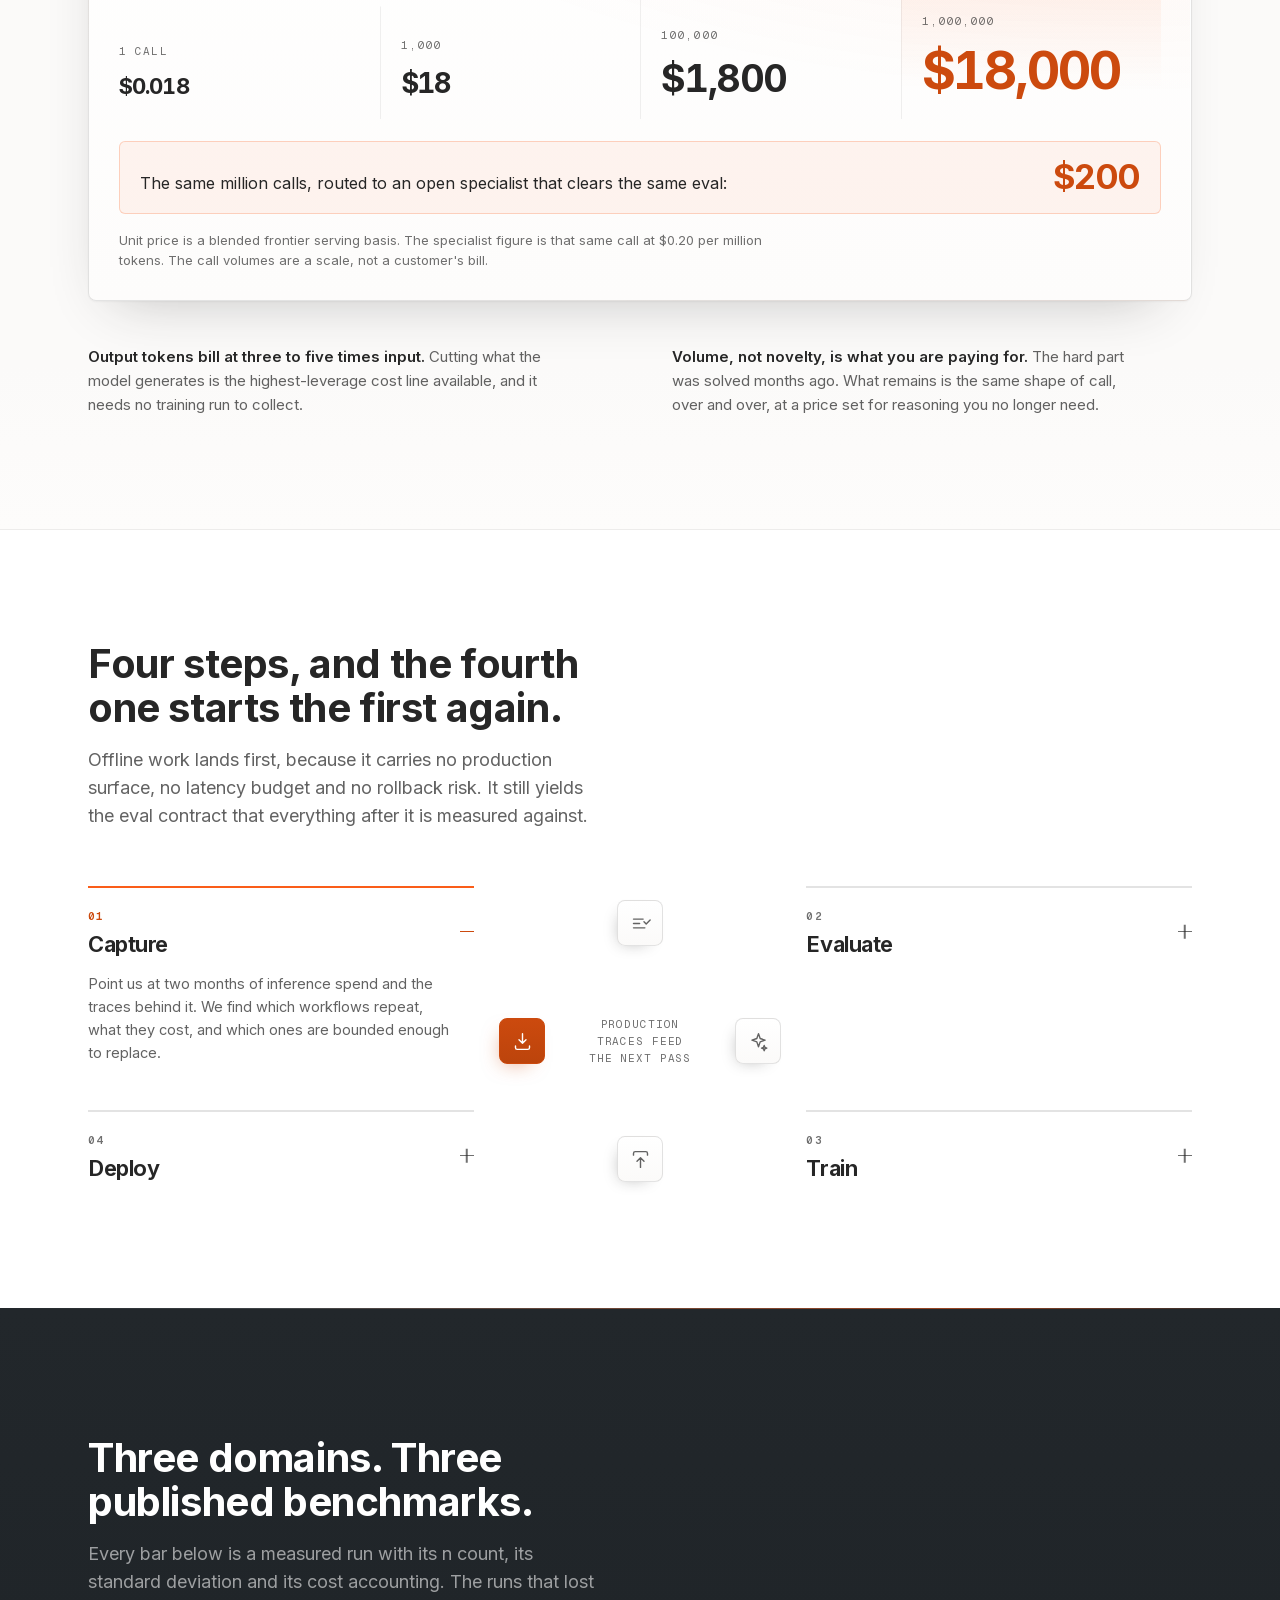
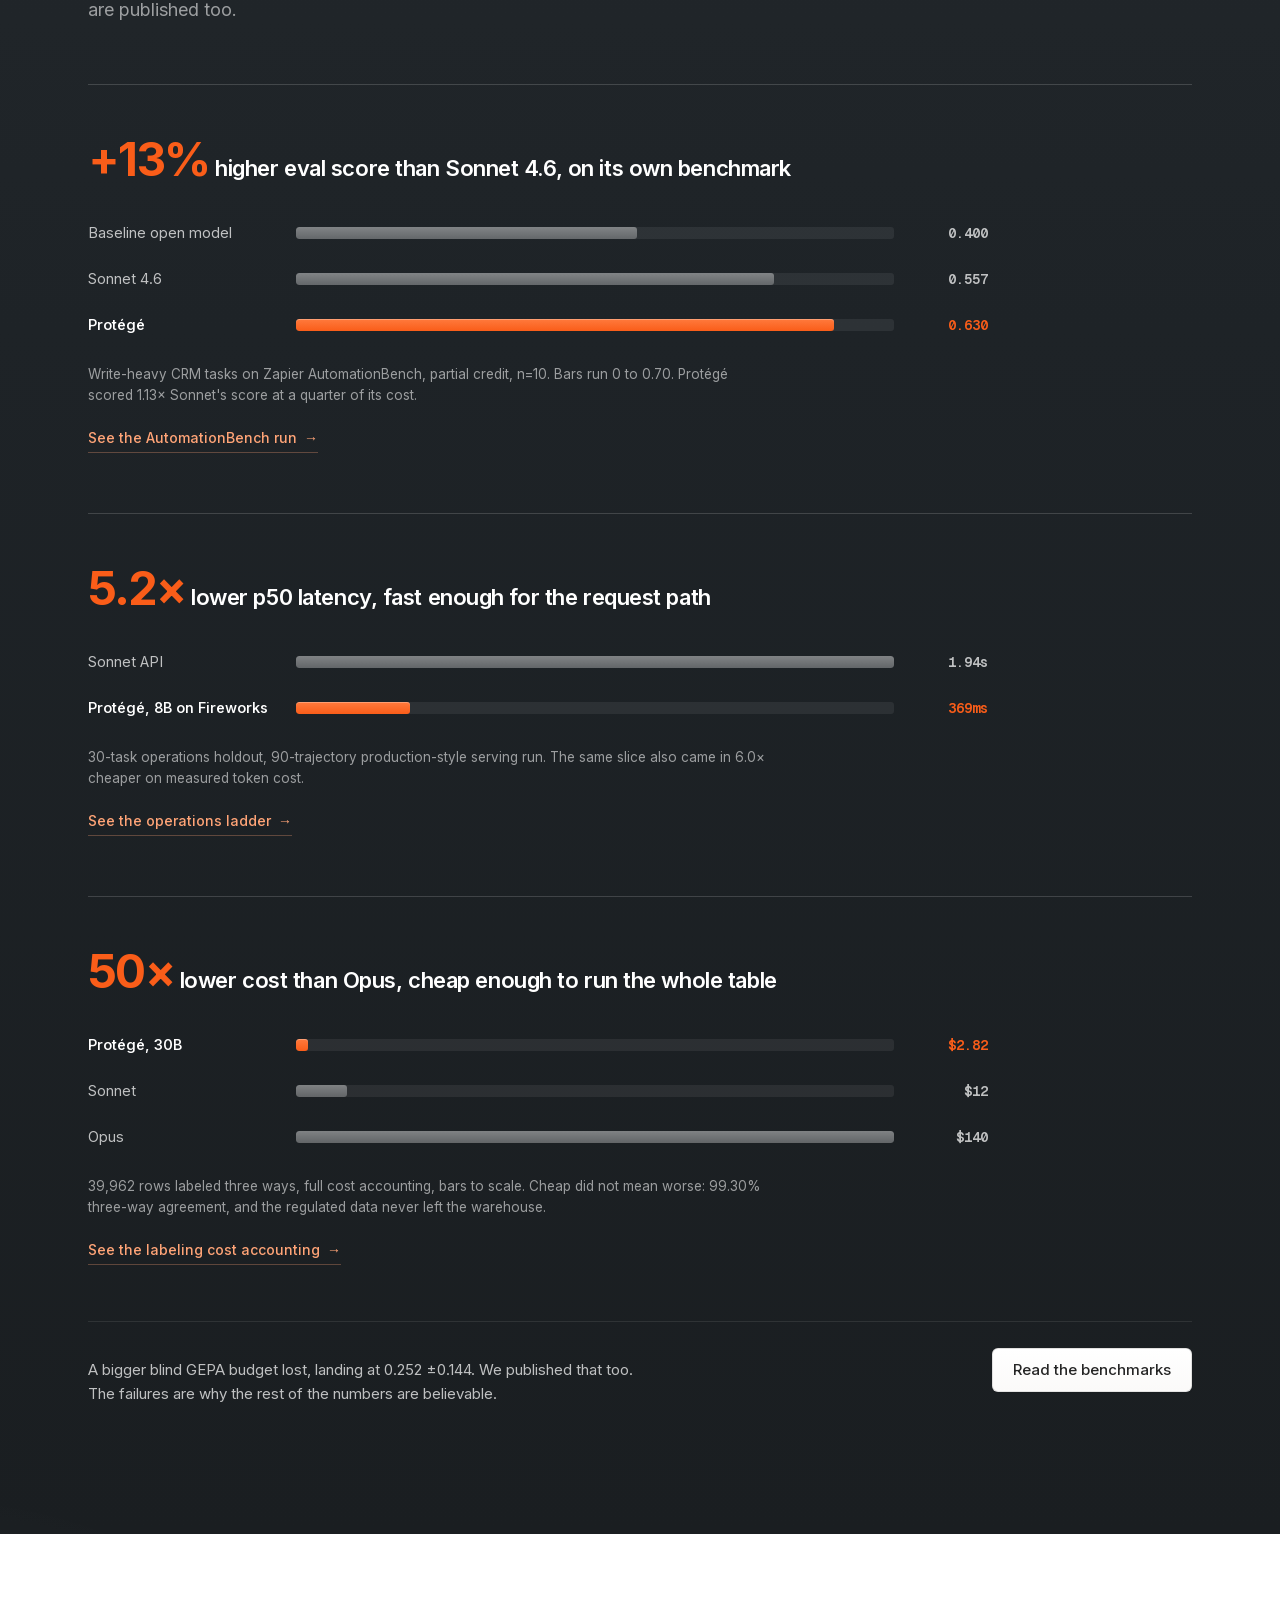
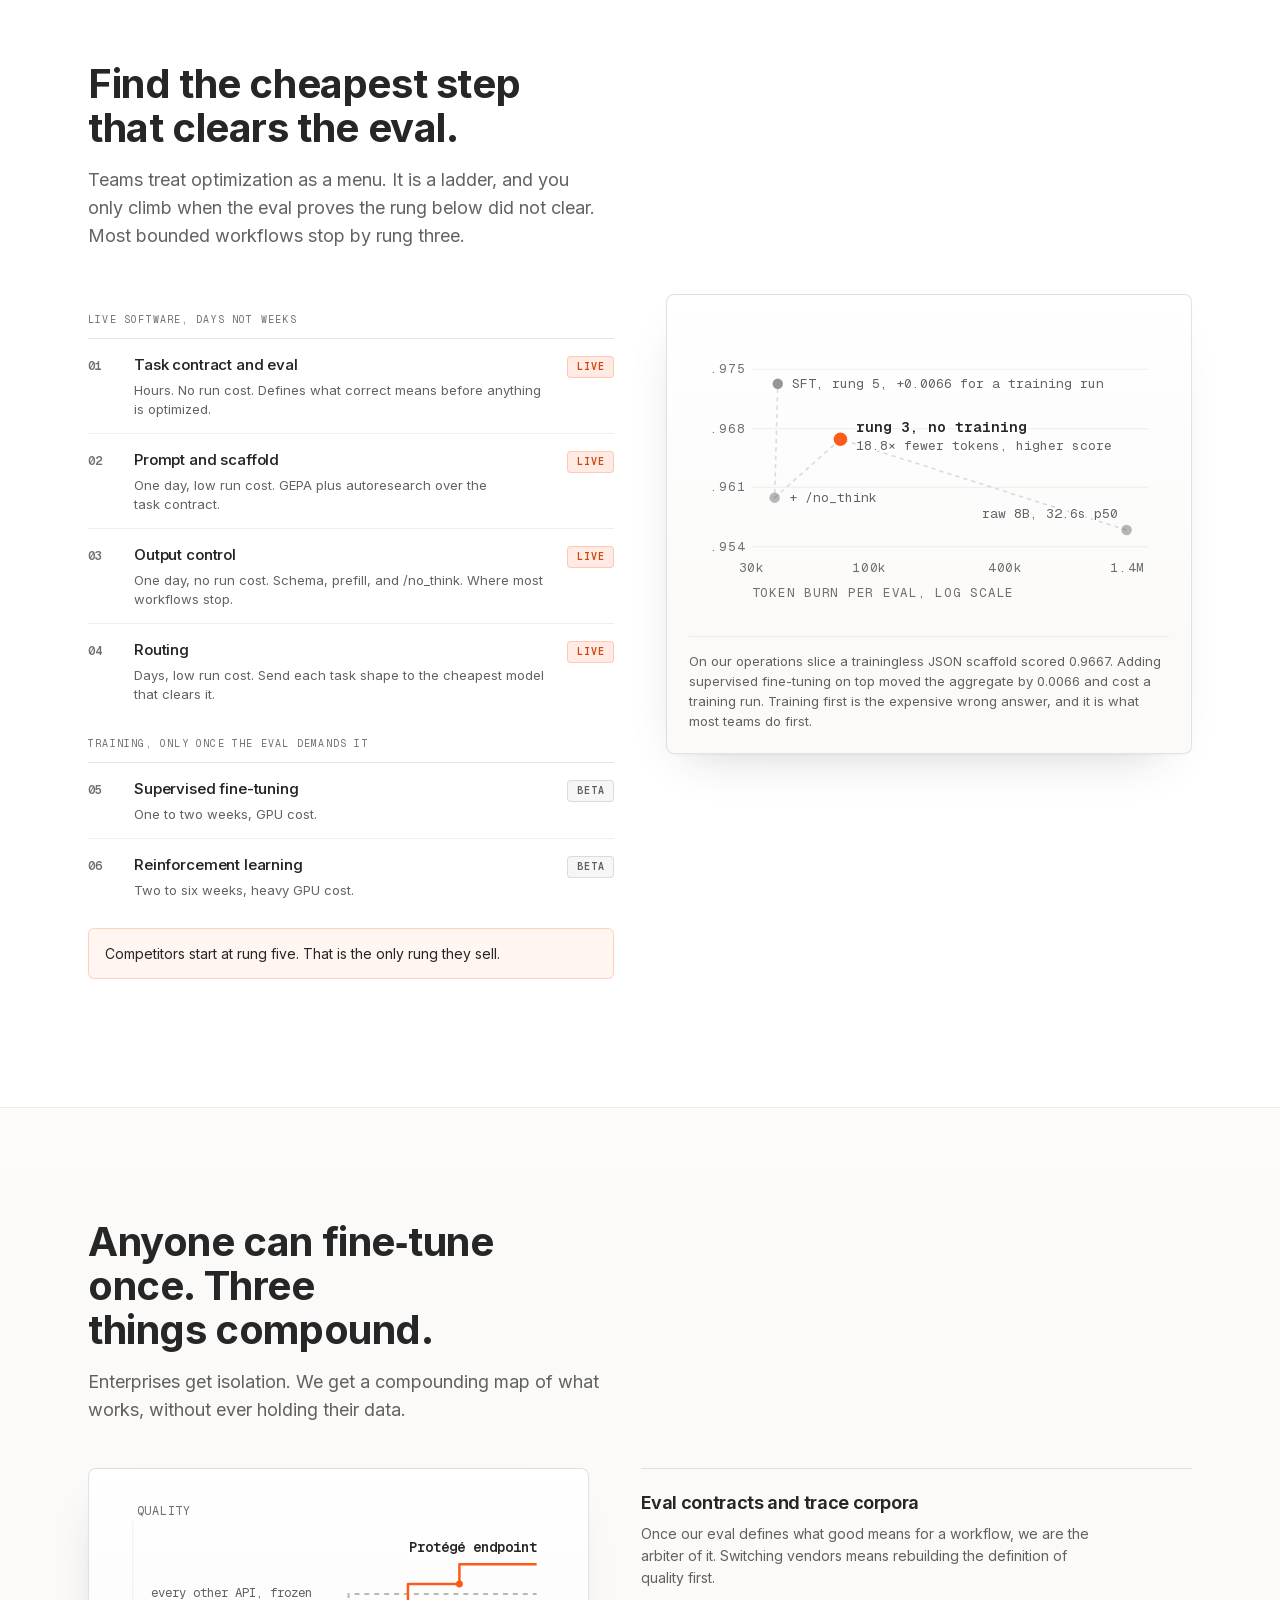
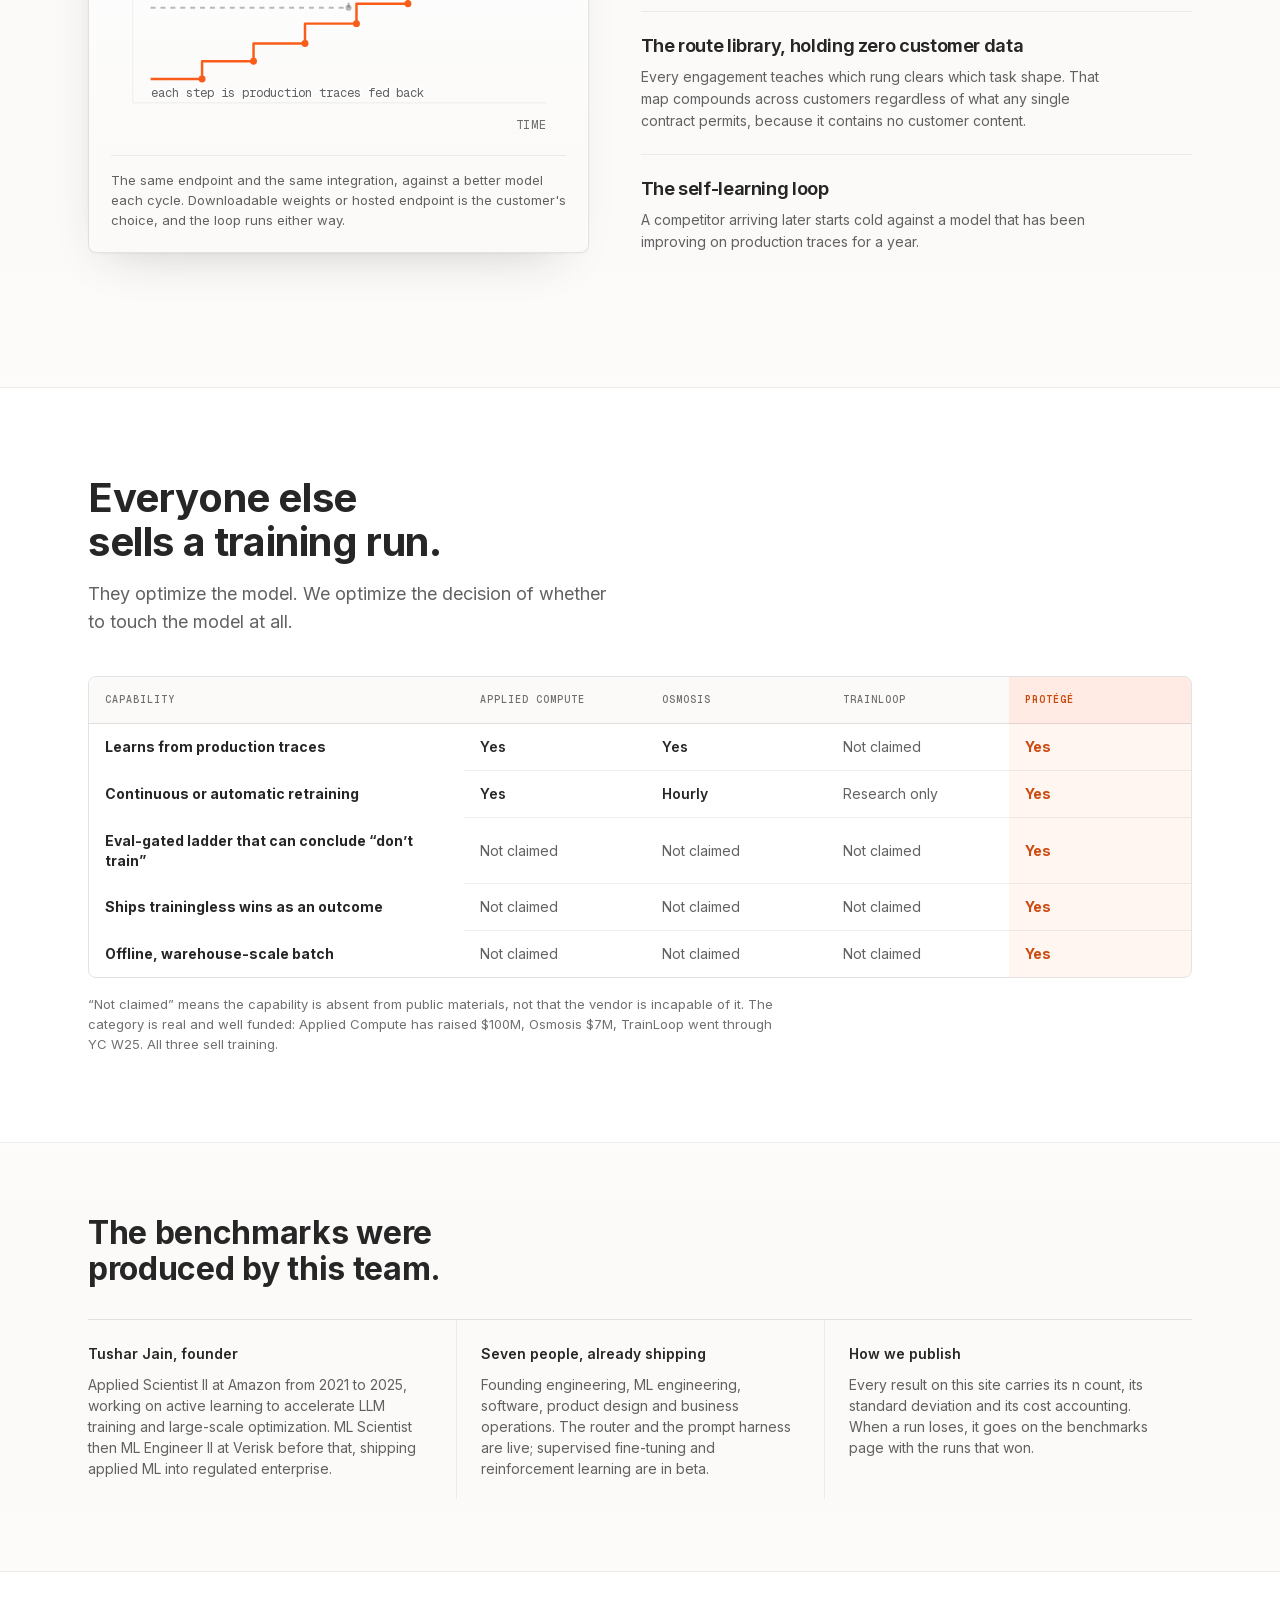
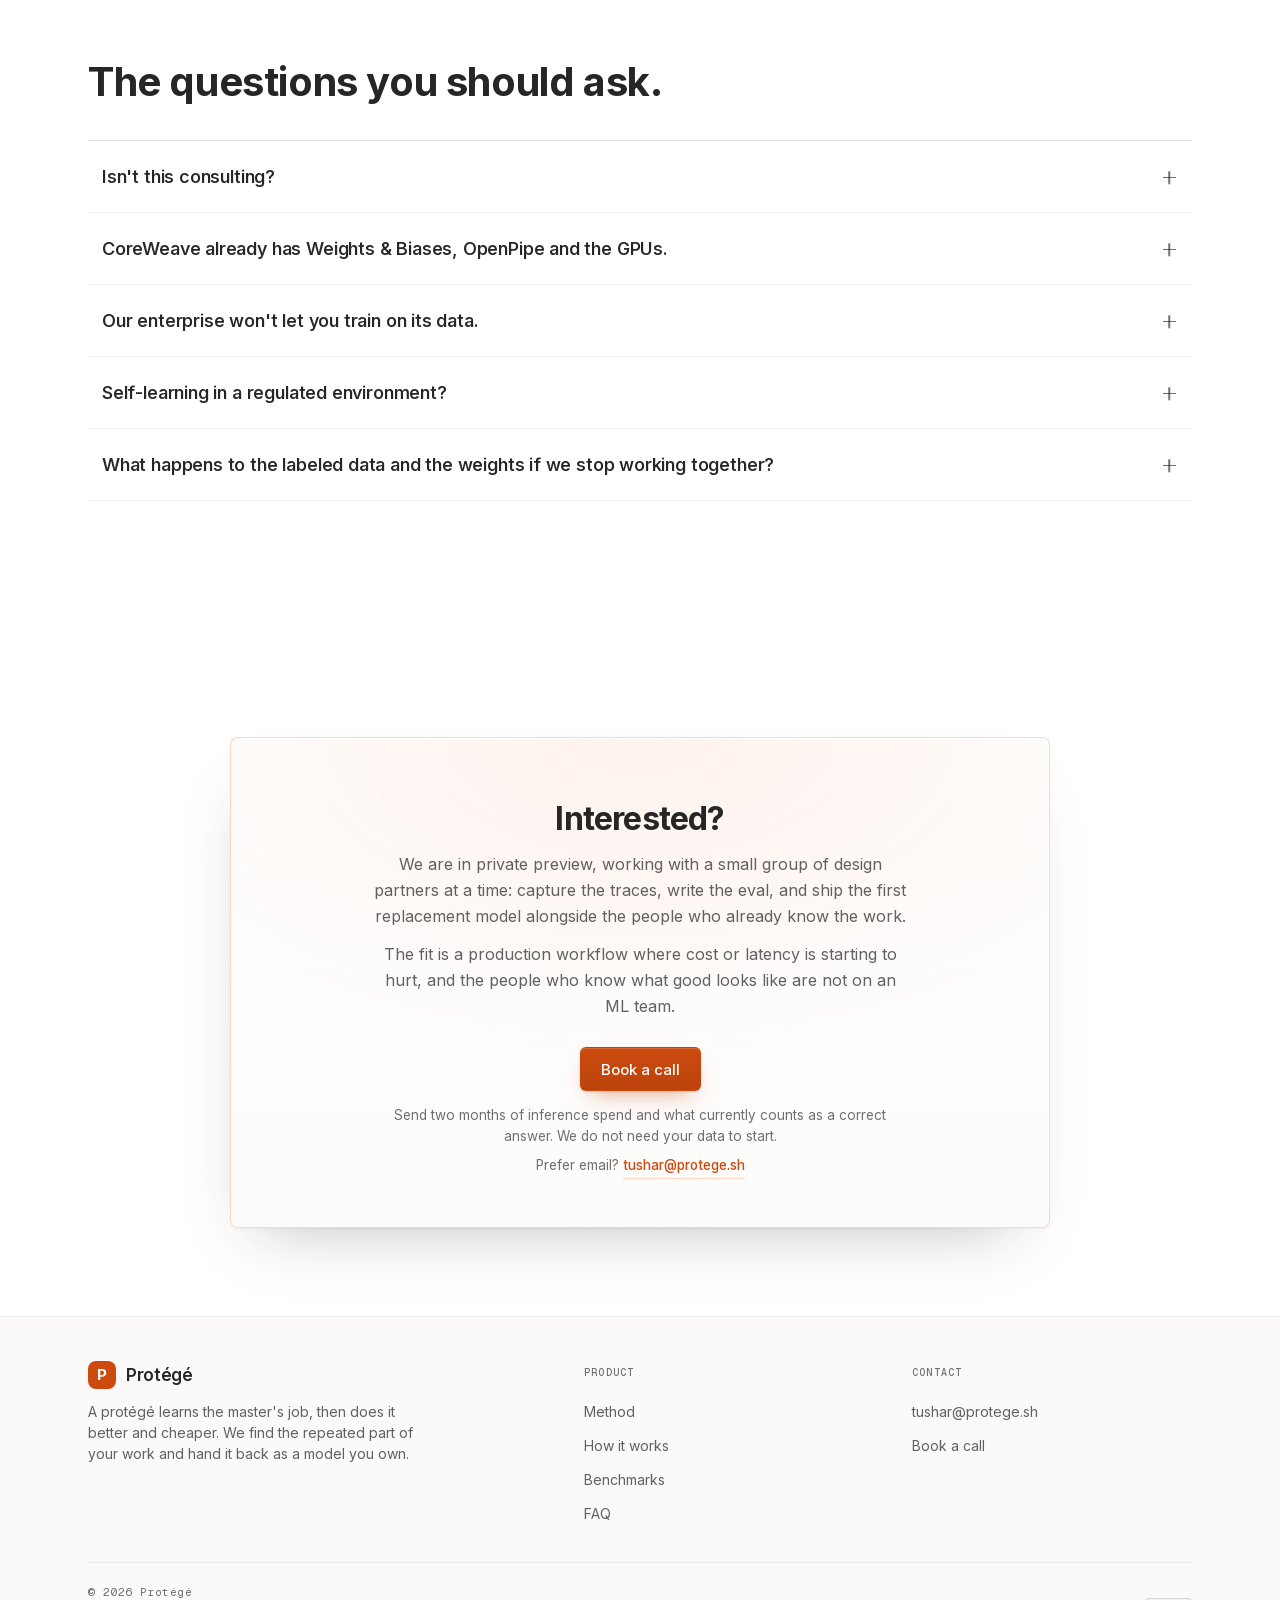
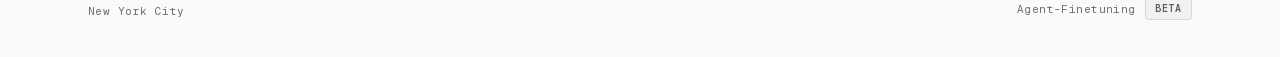
==== commit 32e0fef5: "Turn the loop ring into an orbit of four step controls The dashed ring was decoration. It is now fou" ====
--- a/index.html
+++ b/index.html
@@ -362,43 +362,53 @@
 
     <div class="loop reveal">
       <ol class="loop-steps">
-        <li>
-          <span class="ls-n">01</span>
-          <h3>Capture</h3>
-          <p>Point us at two months of inference spend and the traces behind it. We find which workflows
-            repeat, what they cost, and which ones are bounded enough to replace.</p>
+        <li class="ls is-active" data-step="1">
+          <button class="ls-head" type="button" aria-expanded="true" aria-controls="ls-body-1">
+            <span class="ls-n">01</span>
+            <span class="ls-title">Capture</span>
+            <span class="ls-mark" aria-hidden="true"></span>
+          </button>
+          <div class="ls-detail" id="ls-body-1"><p>Point us at two months of inference spend and the traces behind it. We find which workflows repeat, what they cost, and which ones are bounded enough to replace.</p></div>
         </li>
-        <li>
-          <span class="ls-n">02</span>
-          <h3>Evaluate</h3>
-          <p>An eval contract fixes what a correct answer is, with n counts and standard deviations, before a
-            single optimization runs. Without it, nothing that follows is measurable.</p>
+        <li class="ls" data-step="2">
+          <button class="ls-head" type="button" aria-expanded="false" aria-controls="ls-body-2">
+            <span class="ls-n">02</span>
+            <span class="ls-title">Evaluate</span>
+            <span class="ls-mark" aria-hidden="true"></span>
+          </button>
+          <div class="ls-detail" id="ls-body-2"><p>An eval contract fixes what a correct answer is, with n counts and standard deviations, before a single optimization runs. Without it, nothing that follows is measurable.</p></div>
         </li>
-        <li>
-          <span class="ls-n">03</span>
-          <h3>Train</h3>
-          <p>Only when the eval says you have to. We climb the ladder rung by rung and stop at the cheapest one
-            that clears, so most bounded workflows never reach a training run at all.</p>
+        <li class="ls" data-step="3">
+          <button class="ls-head" type="button" aria-expanded="false" aria-controls="ls-body-3">
+            <span class="ls-n">03</span>
+            <span class="ls-title">Train</span>
+            <span class="ls-mark" aria-hidden="true"></span>
+          </button>
+          <div class="ls-detail" id="ls-body-3"><p>Only when the eval says you have to. We climb the ladder rung by rung and stop at the cheapest one that clears, so most bounded workflows never reach a training run at all.</p></div>
         </li>
-        <li>
-          <span class="ls-n">04</span>
-          <h3>Deploy</h3>
-          <p>Downloadable weights or a hosted endpoint, your choice. From there it feeds on its own production
-            traces, which is where the next pass gets its data.</p>
+        <li class="ls" data-step="4">
+          <button class="ls-head" type="button" aria-expanded="false" aria-controls="ls-body-4">
+            <span class="ls-n">04</span>
+            <span class="ls-title">Deploy</span>
+            <span class="ls-mark" aria-hidden="true"></span>
+          </button>
+          <div class="ls-detail" id="ls-body-4"><p>Downloadable weights or a hosted endpoint, your choice. From there it feeds on its own production traces, which is where the next pass gets its data.</p></div>
         </li>
       </ol>
 
-      <div class="loop-ring">
-        <svg viewBox="0 0 200 200" aria-hidden="true" width="100%" height="100%">
-          <circle cx="100" cy="100" r="76" fill="none" stroke="var(--border-muted)" stroke-width="1.5"
-                  stroke-dasharray="5 7"></circle>
-          <g fill="var(--heat-100)">
-            <path d="M100 16 l7 12 -14 0 z" transform="rotate(45 100 100)"></path>
-            <path d="M100 16 l7 12 -14 0 z" transform="rotate(135 100 100)"></path>
-            <path d="M100 16 l7 12 -14 0 z" transform="rotate(225 100 100)"></path>
-            <path d="M100 16 l7 12 -14 0 z" transform="rotate(315 100 100)"></path>
-          </g>
-        </svg>
+      <!-- The orbit is a second way into the same four steps, so it is a real
+           control, not decoration. No path is drawn. -->
+      <div class="loop-orbit">
+        <div class="orbit-track">
+          <button class="orbit-dot" type="button" data-step="1" style="--i:0"
+                  aria-pressed="true"><span class="orbit-ico"><svg viewBox="0 0 24 24" fill="none" stroke="currentColor" stroke-width="1.6" stroke-linecap="round" stroke-linejoin="round" aria-hidden="true"><path d="M12 3v11m0 0 4-4m-4 4-4-4"/><path d="M4 17v2a2 2 0 0 0 2 2h12a2 2 0 0 0 2-2v-2"/></svg></span><span class="sr-only">Open step 01, Capture</span></button>
+          <button class="orbit-dot" type="button" data-step="2" style="--i:1"
+                  aria-pressed="false"><span class="orbit-ico"><svg viewBox="0 0 24 24" fill="none" stroke="currentColor" stroke-width="1.6" stroke-linecap="round" stroke-linejoin="round" aria-hidden="true"><path d="M4 7h11M4 12h7M4 17h13"/><path d="m16 10 2.5 2.5L23 8"/></svg></span><span class="sr-only">Open step 02, Evaluate</span></button>
+          <button class="orbit-dot" type="button" data-step="3" style="--i:2"
+                  aria-pressed="false"><span class="orbit-ico"><svg viewBox="0 0 24 24" fill="none" stroke="currentColor" stroke-width="1.6" stroke-linecap="round" stroke-linejoin="round" aria-hidden="true"><path d="M12 3 13.9 8.6 19.5 10.5 13.9 12.4 12 18 10.1 12.4 4.5 10.5 10.1 8.6z"/><path d="M18.5 16.5 19.3 18.7 21.5 19.5 19.3 20.3 18.5 22.5 17.7 20.3 15.5 19.5 17.7 18.7z"/></svg></span><span class="sr-only">Open step 03, Train</span></button>
+          <button class="orbit-dot" type="button" data-step="4" style="--i:3"
+                  aria-pressed="false"><span class="orbit-ico"><svg viewBox="0 0 24 24" fill="none" stroke="currentColor" stroke-width="1.6" stroke-linecap="round" stroke-linejoin="round" aria-hidden="true"><path d="M12 21V10m0 0 4 4m-4-4-4 4"/><path d="M4 7V5a2 2 0 0 1 2-2h12a2 2 0 0 1 2 2v2"/></svg></span><span class="sr-only">Open step 04, Deploy</span></button>
+        </div>
         <p class="loop-center">production<br>traces feed<br>the next pass</p>
       </div>
 
--- a/assets/css/site.css
+++ b/assets/css/site.css
@@ -1128,62 +1128,154 @@
 
 /* --------------------------------------------------------------------------
    THE LOOP
-   A 2x2 cycle read clockwise, with the ring in the gutter between the cards.
-   The ring is decoration over a real reading order, so it is aria-hidden and
-   the list stays a plain ordered list underneath.
+   A 2x2 cycle read clockwise, with four step icons orbiting the gutter
+   between the columns. The orbit is a control, not decoration: each icon is
+   a button that opens its step, and the steps open on their own headers too.
+   The path itself is never drawn.
    -------------------------------------------------------------------------- */
 
 .loop { position: relative; margin-top: clamp(36px, 4.5vw, 56px); }
+
 .loop-steps {
   list-style: none;
   display: grid;
   grid-template-columns: repeat(2, minmax(0, 1fr));
-  gap: clamp(24px, 3vw, 36px) clamp(150px, 20vw, 260px);
-}
-.loop-steps li {
-  border-top: 2px solid var(--heat-100);
-  padding-top: 18px;
-}
+  gap: clamp(20px, 2.4vw, 28px) clamp(300px, 26vw, 340px);
+}
+.loop-steps .ls { border-top: 2px solid var(--border-muted); transition: border-color .2s var(--ease); }
+.loop-steps .ls.is-active { border-top-color: var(--heat-100); }
 .loop-steps li:nth-child(3) { grid-column: 2; grid-row: 2; }
 .loop-steps li:nth-child(4) { grid-column: 1; grid-row: 2; }
+
+.ls-head {
+  display: grid;
+  grid-template-columns: 1fr auto;
+  grid-template-areas: "n mark" "title mark";
+  align-items: center;
+  gap: 2px 12px;
+  width: 100%;
+  padding: 16px 0 14px;
+  background: none;
+  border: 0;
+  text-align: left;
+  cursor: pointer;
+  color: inherit;
+}
 .ls-n {
+  grid-area: n;
   font-family: var(--mono);
   font-size: 11px;
   font-weight: 600;
   letter-spacing: .12em;
-  color: var(--heat-text);
-}
-.loop-steps h3 {
-  margin-top: 8px;
+  color: var(--text-3);
+  transition: color .2s var(--ease);
+}
+.ls.is-active .ls-n { color: var(--heat-text); }
+.ls-title {
+  grid-area: title;
   font-size: 22px;
   line-height: 28px;
   letter-spacing: -.02em;
   font-weight: 650;
 }
-.loop-steps p {
-  margin-top: 10px;
+/* a plus that becomes a minus, the same affordance the FAQ uses */
+.ls-mark { grid-area: mark; position: relative; width: 14px; height: 14px; }
+.ls-mark::before, .ls-mark::after {
+  content: "";
+  position: absolute;
+  inset: 50% 0 auto 0;
+  height: 1.5px;
+  margin-top: -.75px;
+  background: var(--text-3);
+  transition: transform .25s var(--ease), background .2s var(--ease);
+}
+.ls-mark::after { transform: rotate(90deg); }
+.ls.is-active .ls-mark::after { transform: rotate(0deg); }
+.ls.is-active .ls-mark::before,
+.ls.is-active .ls-mark::after { background: var(--heat-text); }
+.ls-head:hover .ls-title { color: var(--heat-text); }
+
+/* grid-rows 0fr -> 1fr animates a height the browser actually knows */
+/* collapsed only when JS is there to reopen it; without .js every step is
+   open, so the section never ships as four headings and no content */
+.ls-detail { display: grid; grid-template-rows: 1fr; }
+.js .ls-detail {
+  grid-template-rows: 0fr;
+  transition: grid-template-rows .34s var(--ease);
+}
+.ls.is-active .ls-detail { grid-template-rows: 1fr; }
+.ls-detail > p {
+  overflow: hidden;
+  min-height: 0;
   font-size: 14.5px;
   line-height: 23px;
   color: var(--text-2);
   max-width: 44ch;
 }
-
-.loop-ring {
+.ls.is-active .ls-detail > p { padding-bottom: 18px; }
+
+/* ---- the orbit ---- */
+.loop-orbit {
   position: absolute;
   top: 50%;
   left: 50%;
   transform: translate(-50%, -50%);
-  width: clamp(150px, 19vw, 240px);
-  aspect-ratio: 1;
+  width: 300px;
+  height: 300px;
   display: grid;
   place-items: center;
-  pointer-events: none;
-}
-.loop-ring svg { position: absolute; inset: 0; }
+}
+.orbit-track { position: absolute; inset: 0; }
+.orbit-dot {
+  position: absolute;
+  top: 0;
+  left: 0;
+  width: 46px;
+  height: 46px;
+  display: grid;
+  place-items: center;
+  padding: 0;
+  border: 1px solid var(--border-muted);
+  border-radius: 8px;
+  background: linear-gradient(180deg, #fff, var(--bg-lighter));
+  color: var(--text-2);
+  cursor: pointer;
+  box-shadow: var(--lit-x) 6px 16px -10px rgba(38, 38, 38, .4);
+  /* an invisible circle: r=118 about the 150,150 centre of the 300px box */
+  offset-path: path("M 32 150 A 118 118 0 1 1 268 150 A 118 118 0 1 1 32 150");
+  offset-rotate: 0deg;
+  offset-anchor: center center;
+  offset-distance: calc(var(--i) * 25%);
+  transition: color .2s var(--ease), border-color .2s var(--ease),
+              box-shadow .2s var(--ease), scale .2s var(--ease);
+}
+.orbit-dot svg { width: 21px; height: 21px; }
+.orbit-dot:hover { color: var(--heat-text); border-color: var(--heat-24); scale: 1.08; }
+.orbit-dot[aria-pressed="true"] {
+  color: #fff;
+  border-color: var(--heat-text);
+  background: linear-gradient(180deg, var(--heat-text), #bc440c);
+  box-shadow: var(--lit-x) 8px 20px -10px rgba(204, 74, 14, .55);
+}
+
 @media (prefers-reduced-motion: no-preference) {
-  .loop-ring svg { animation: ring-turn 44s linear infinite; }
-}
-@keyframes ring-turn { to { transform: rotate(360deg); } }
+  .orbit-dot {
+    animation: orbit-run 52s linear infinite;
+    animation-delay: calc(var(--i) * -13s);
+  }
+  .loop-orbit:hover .orbit-dot,
+  .loop-orbit:focus-within .orbit-dot { animation-play-state: paused; }
+}
+/* 52s is the reference 40s slowed by 30%, and a quarter-cycle negative delay
+   spaces the four. The keyframe must NOT carry var(--i): calc() holding an
+   unregistered custom property will not interpolate, so three of the four
+   dots simply sat at the path start. The static offset-distance above still
+   spaces them when the animation is off. */
+@keyframes orbit-run {
+  from { offset-distance: 0%; }
+  to   { offset-distance: 100%; }
+}
+
 .loop-center {
   position: relative;
   text-align: center;
@@ -1193,14 +1285,32 @@
   letter-spacing: .08em;
   text-transform: uppercase;
   color: var(--text-3);
-}
-
+  pointer-events: none;
+}
+
+.loop-close { display: none; }
+
+@media (max-width: 1040px) {
+  .loop-steps { gap: 20px clamp(240px, 24vw, 300px); }
+  .loop-orbit { width: 250px; height: 250px; }
+  .orbit-dot { offset-path: path("M 27 125 A 98 98 0 1 1 223 125 A 98 98 0 1 1 27 125"); }
+}
 @media (max-width: 900px) {
-  .loop-steps { grid-template-columns: 1fr; gap: 22px; }
+  .loop-steps { grid-template-columns: 1fr; gap: 0; }
   .loop-steps li:nth-child(3),
   .loop-steps li:nth-child(4) { grid-column: 1; grid-row: auto; }
-  .loop-steps p { max-width: 56ch; }
-  .loop-ring { display: none; }
+  .ls-detail > p { max-width: 58ch; }
+  /* a 2x2 ring in one column is not a ring */
+  .loop-orbit { display: none; }
+  .loop-close {
+    display: block;
+    margin-top: 24px;
+    padding-top: 18px;
+    border-top: 1px solid var(--border-faint);
+    font-size: 14px;
+    line-height: 22px;
+    color: var(--text-2);
+  }
 }
 
 /* --------------------------------------------------------------------------
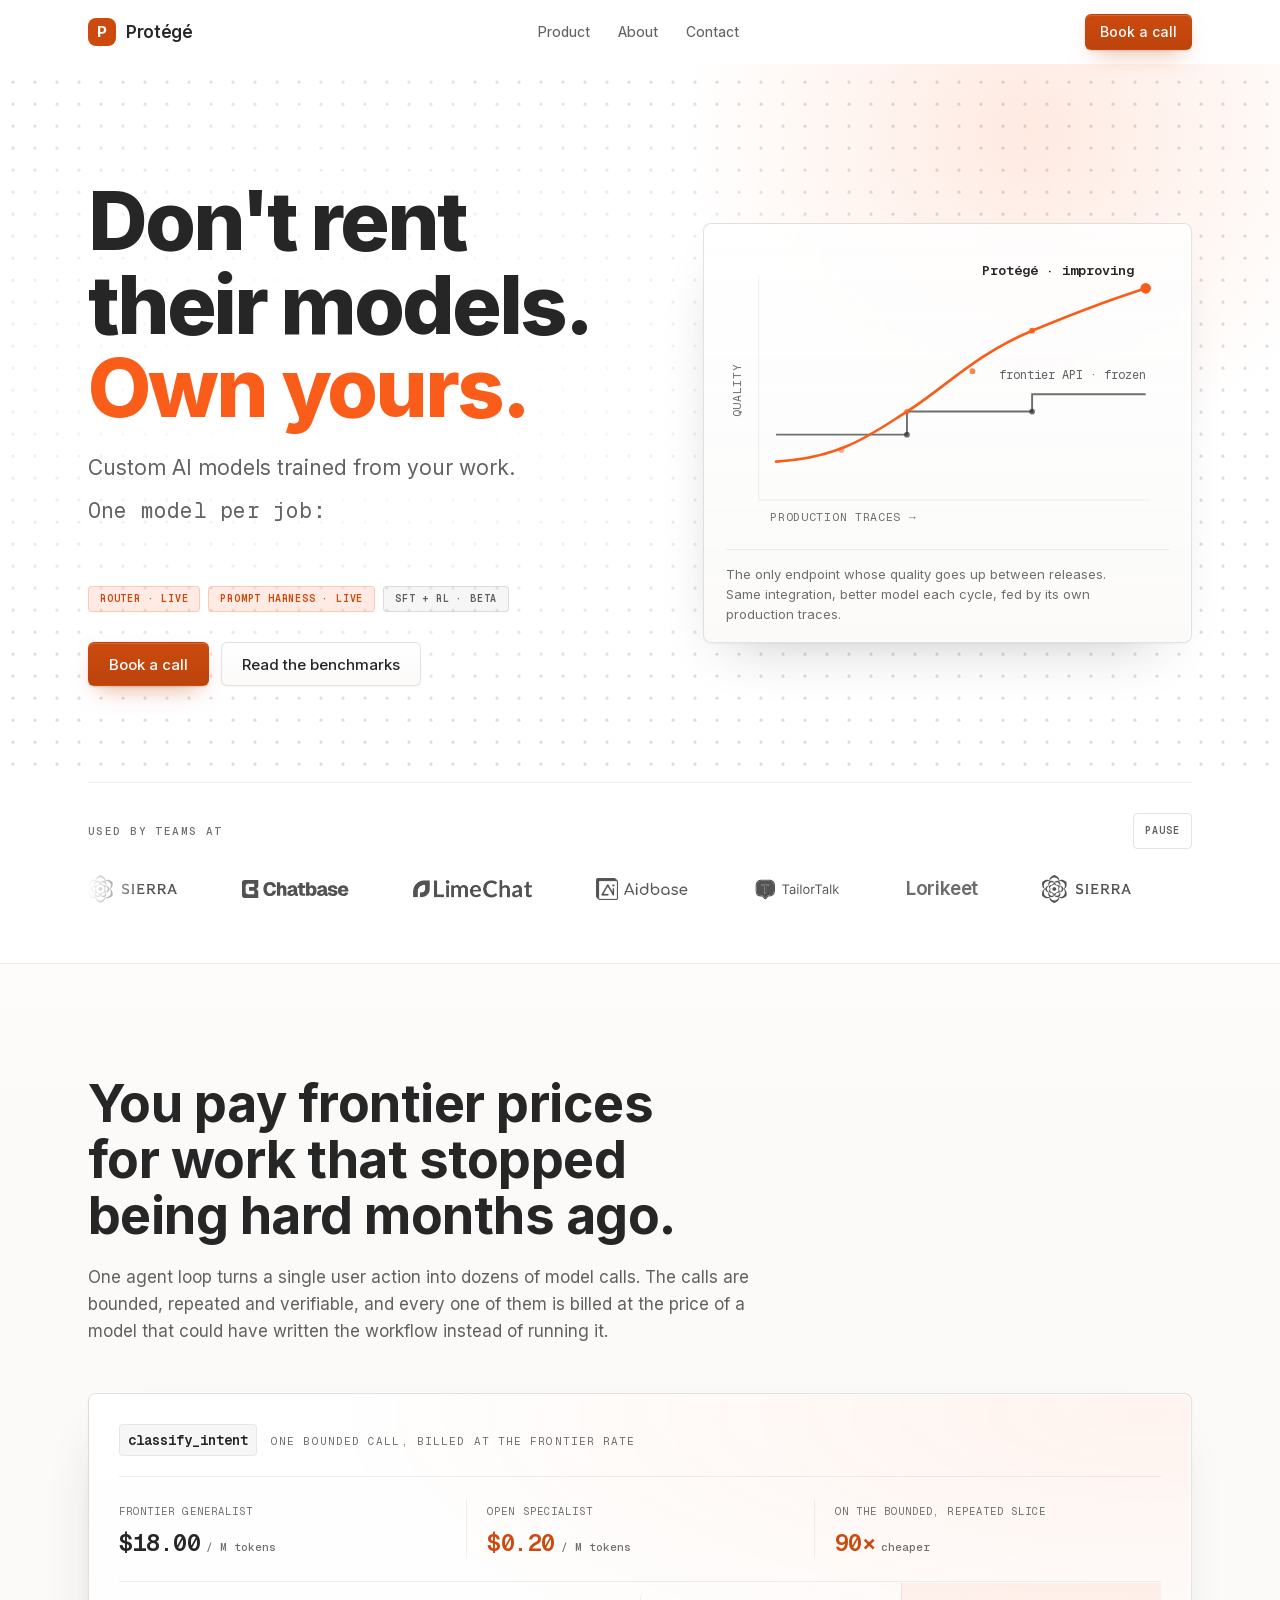
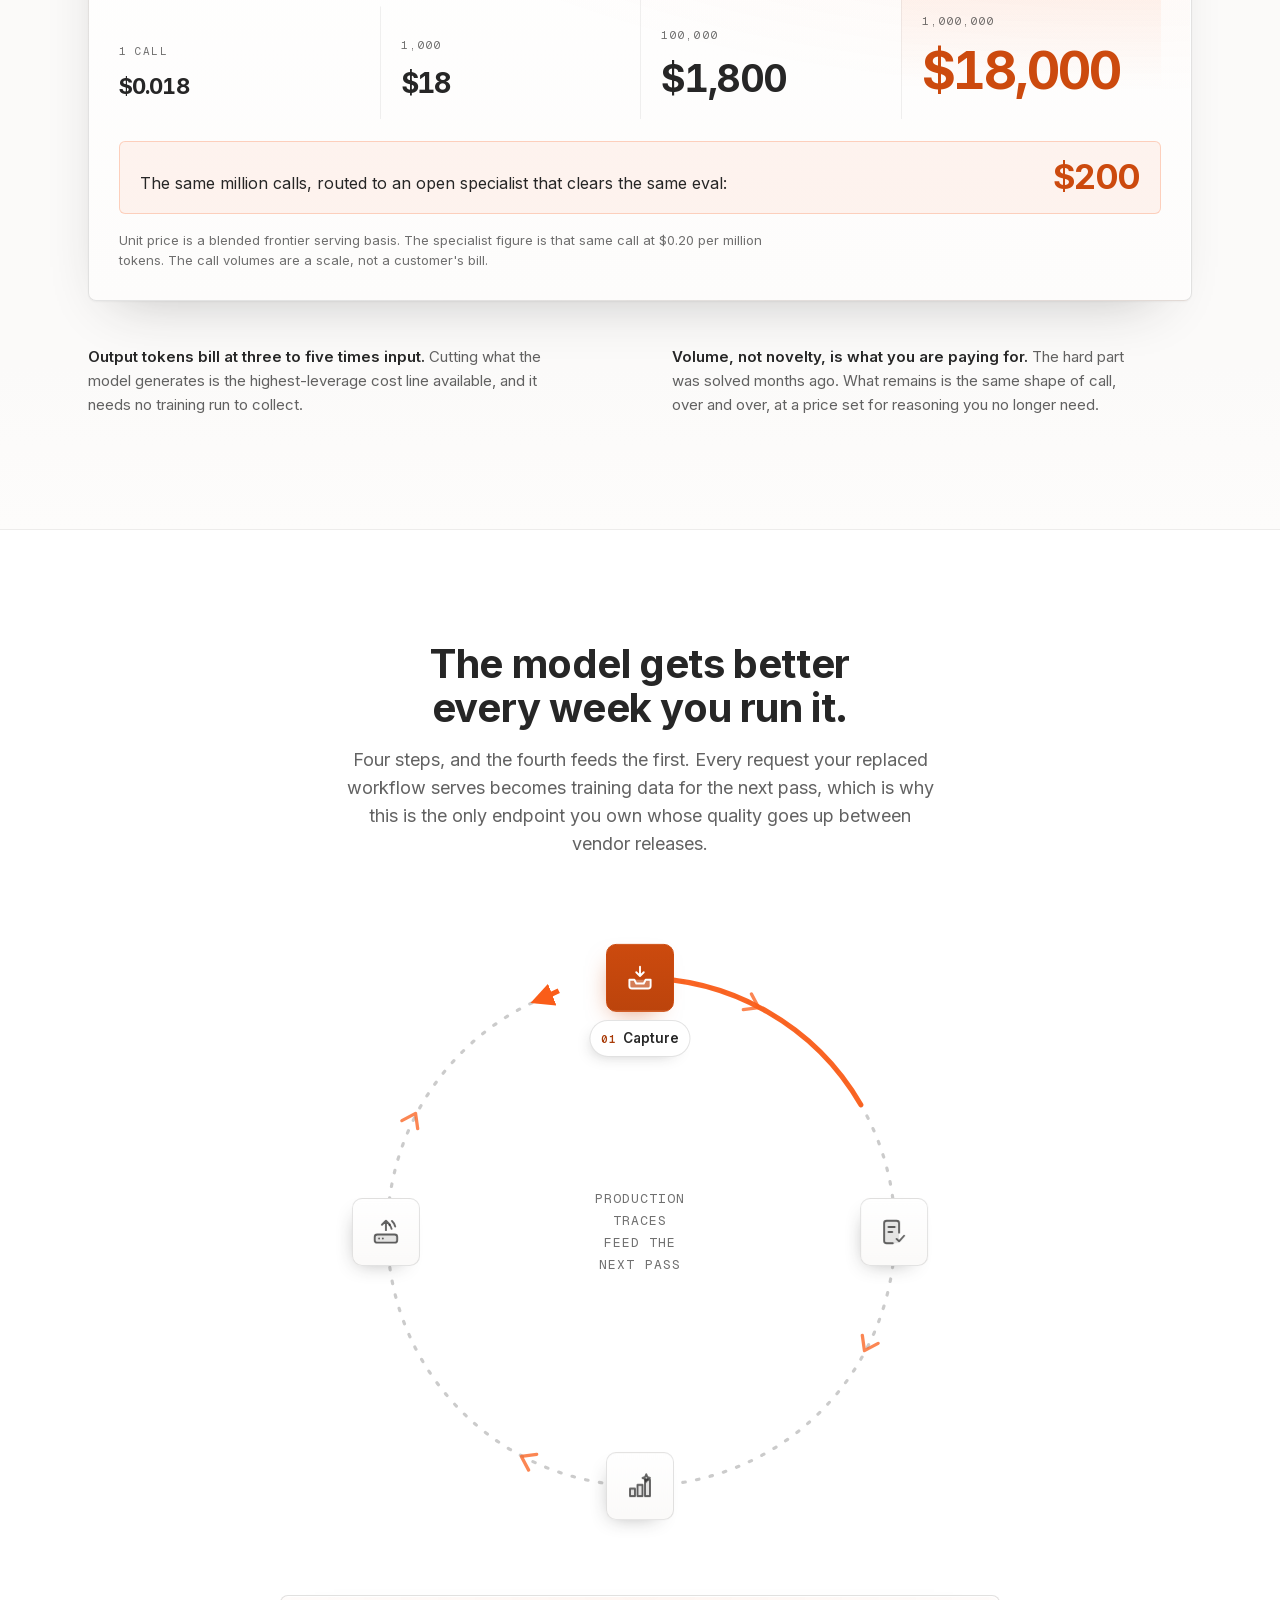
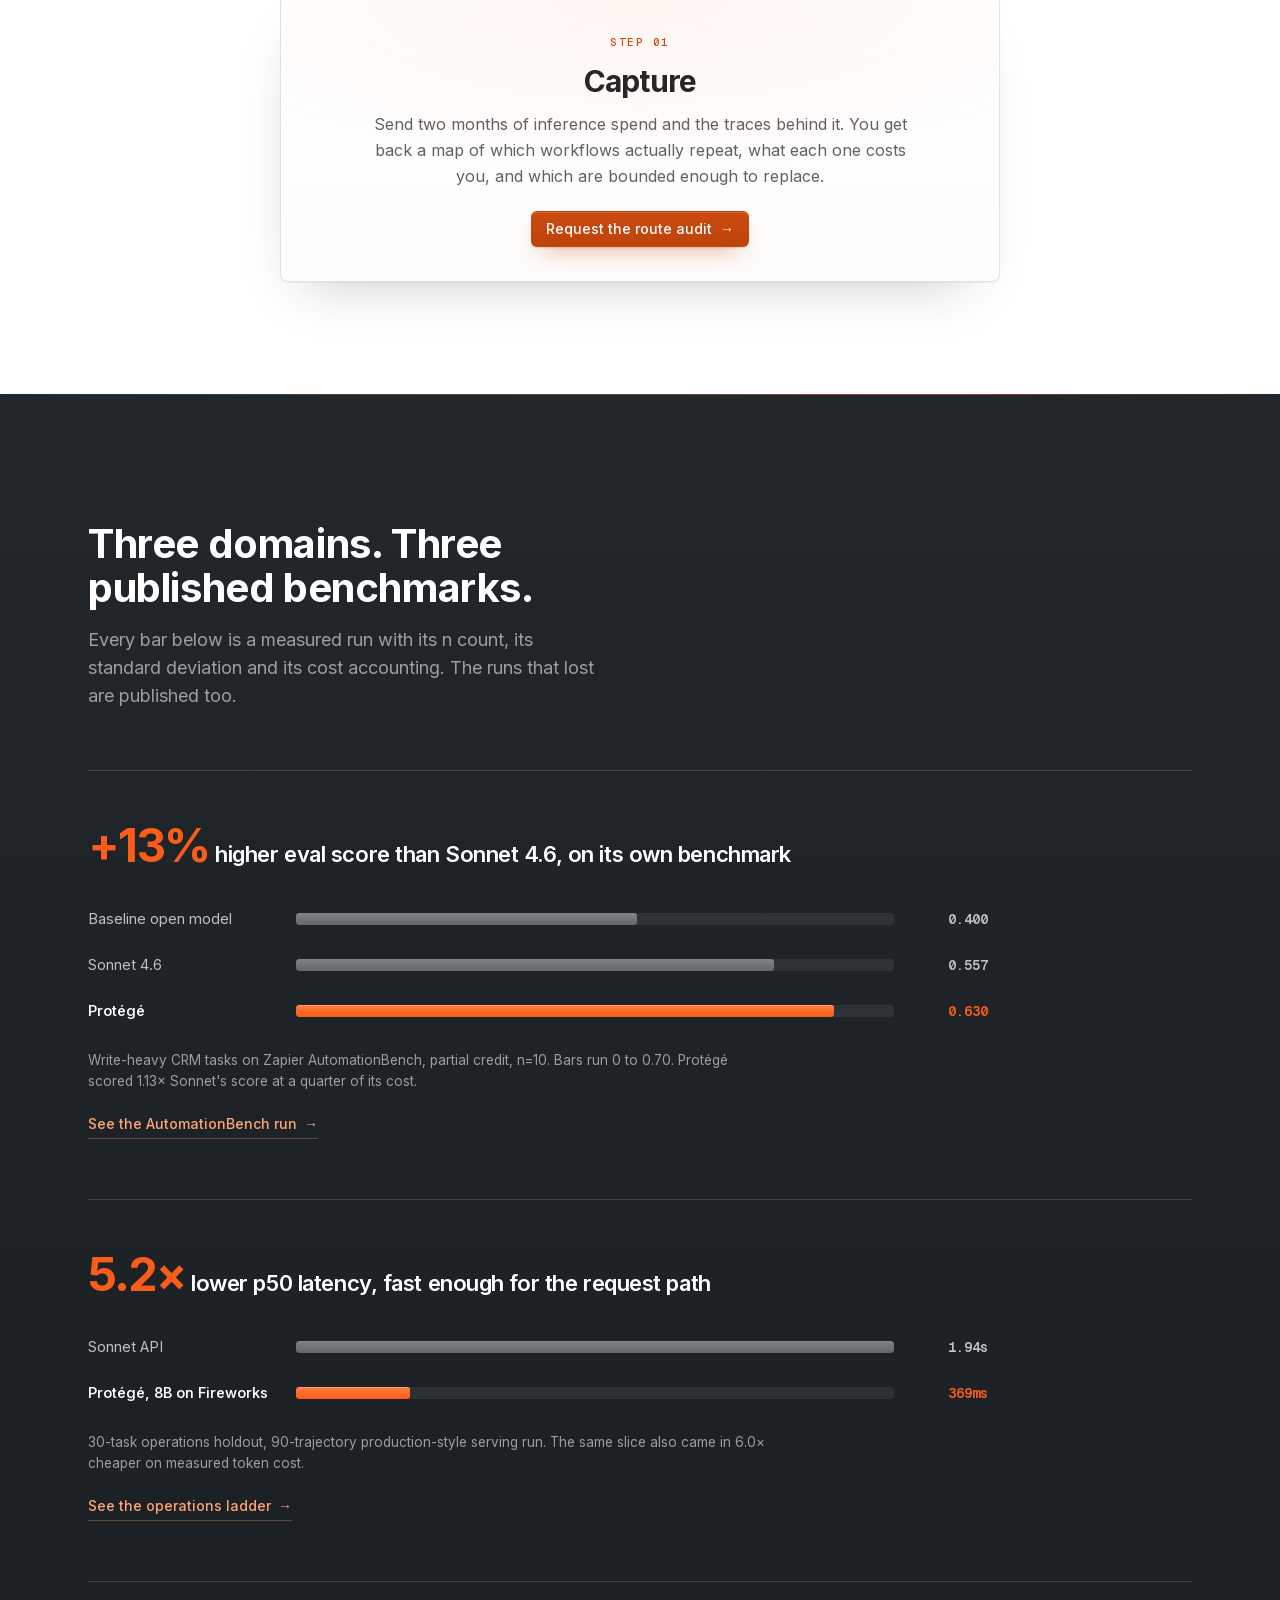
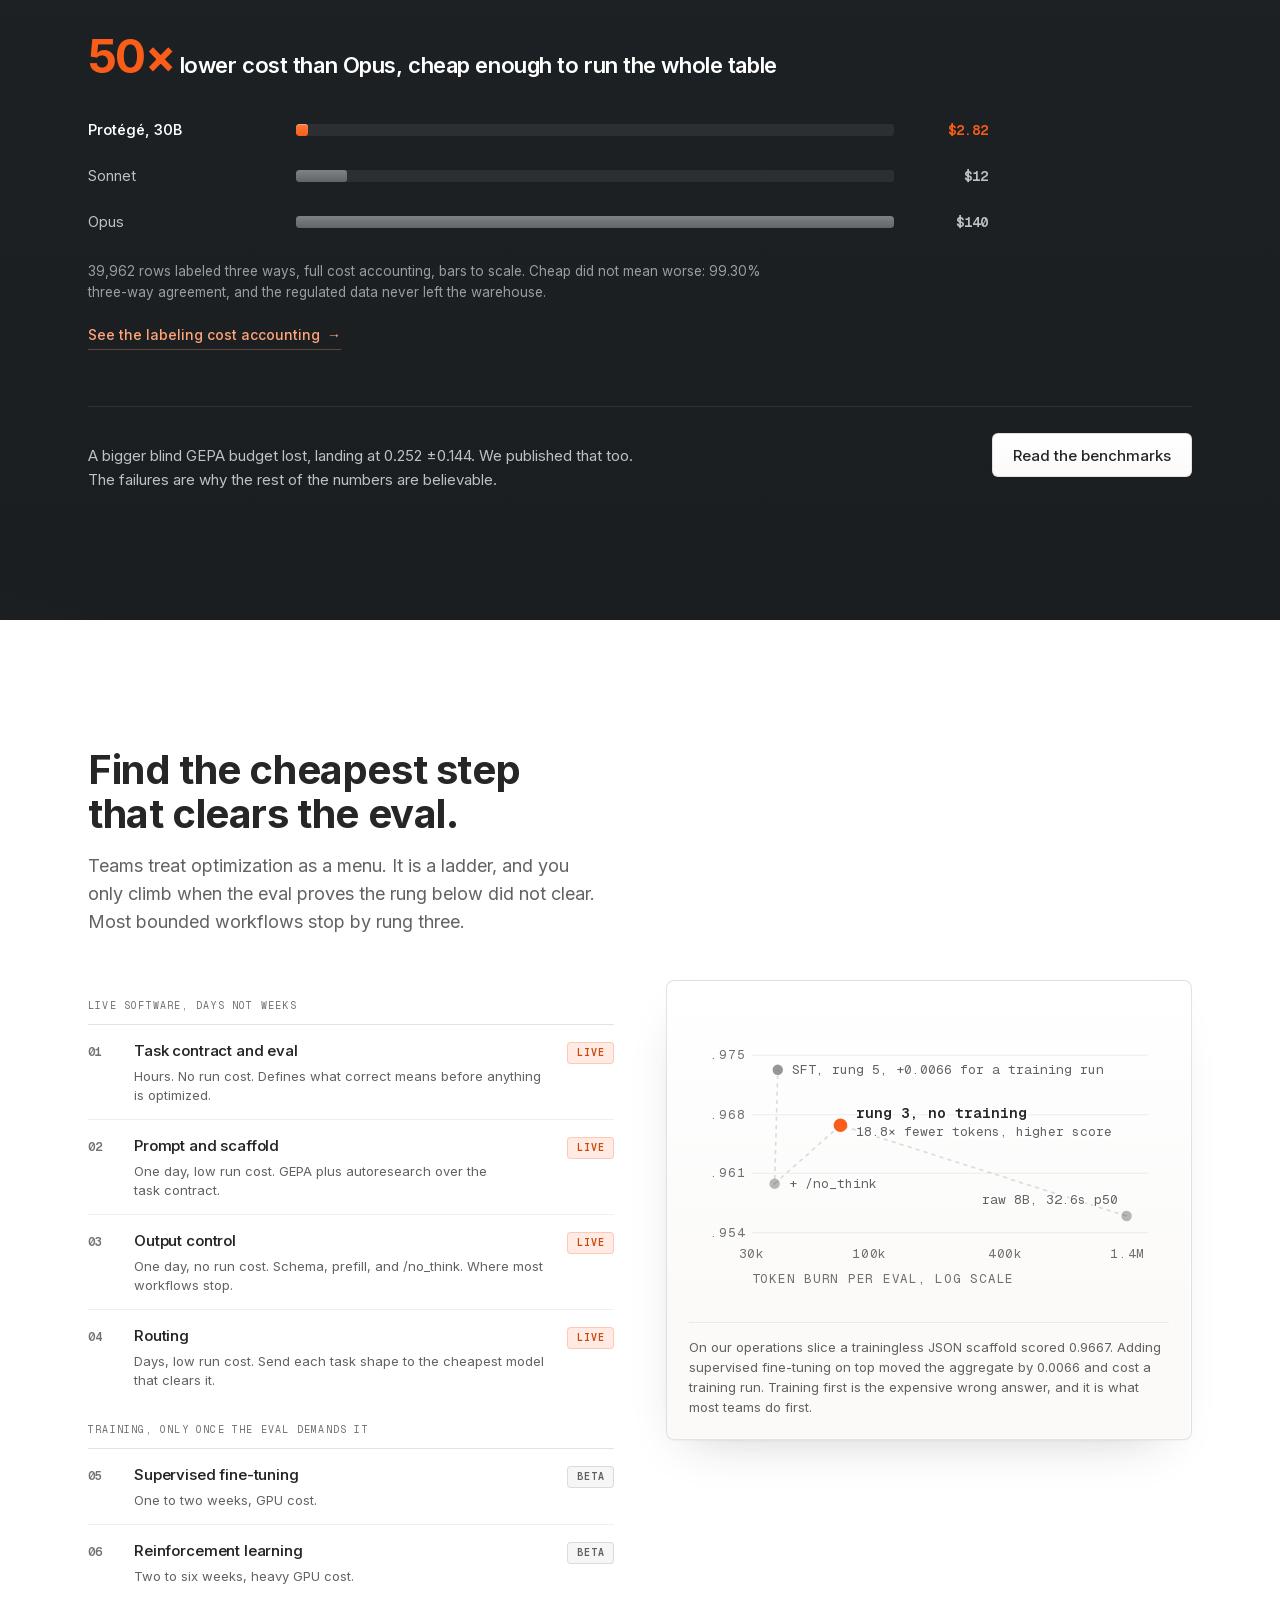
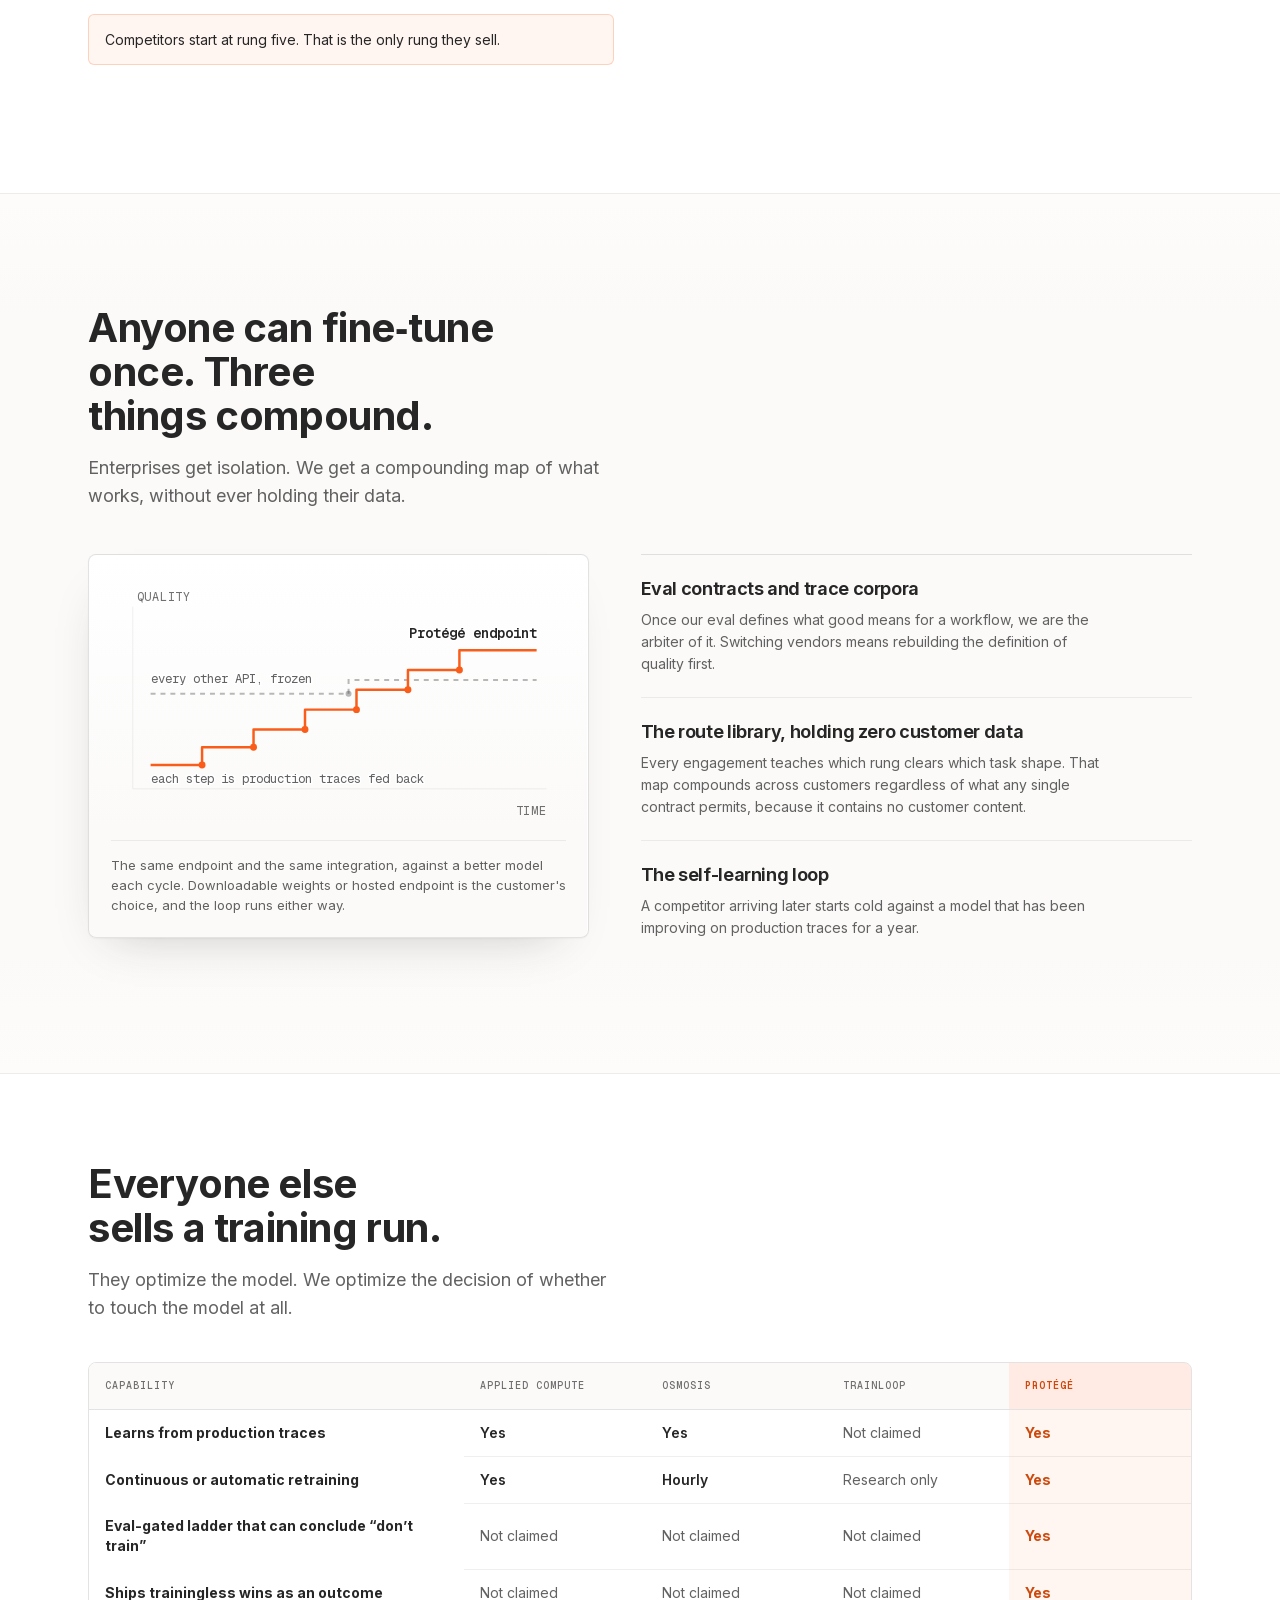
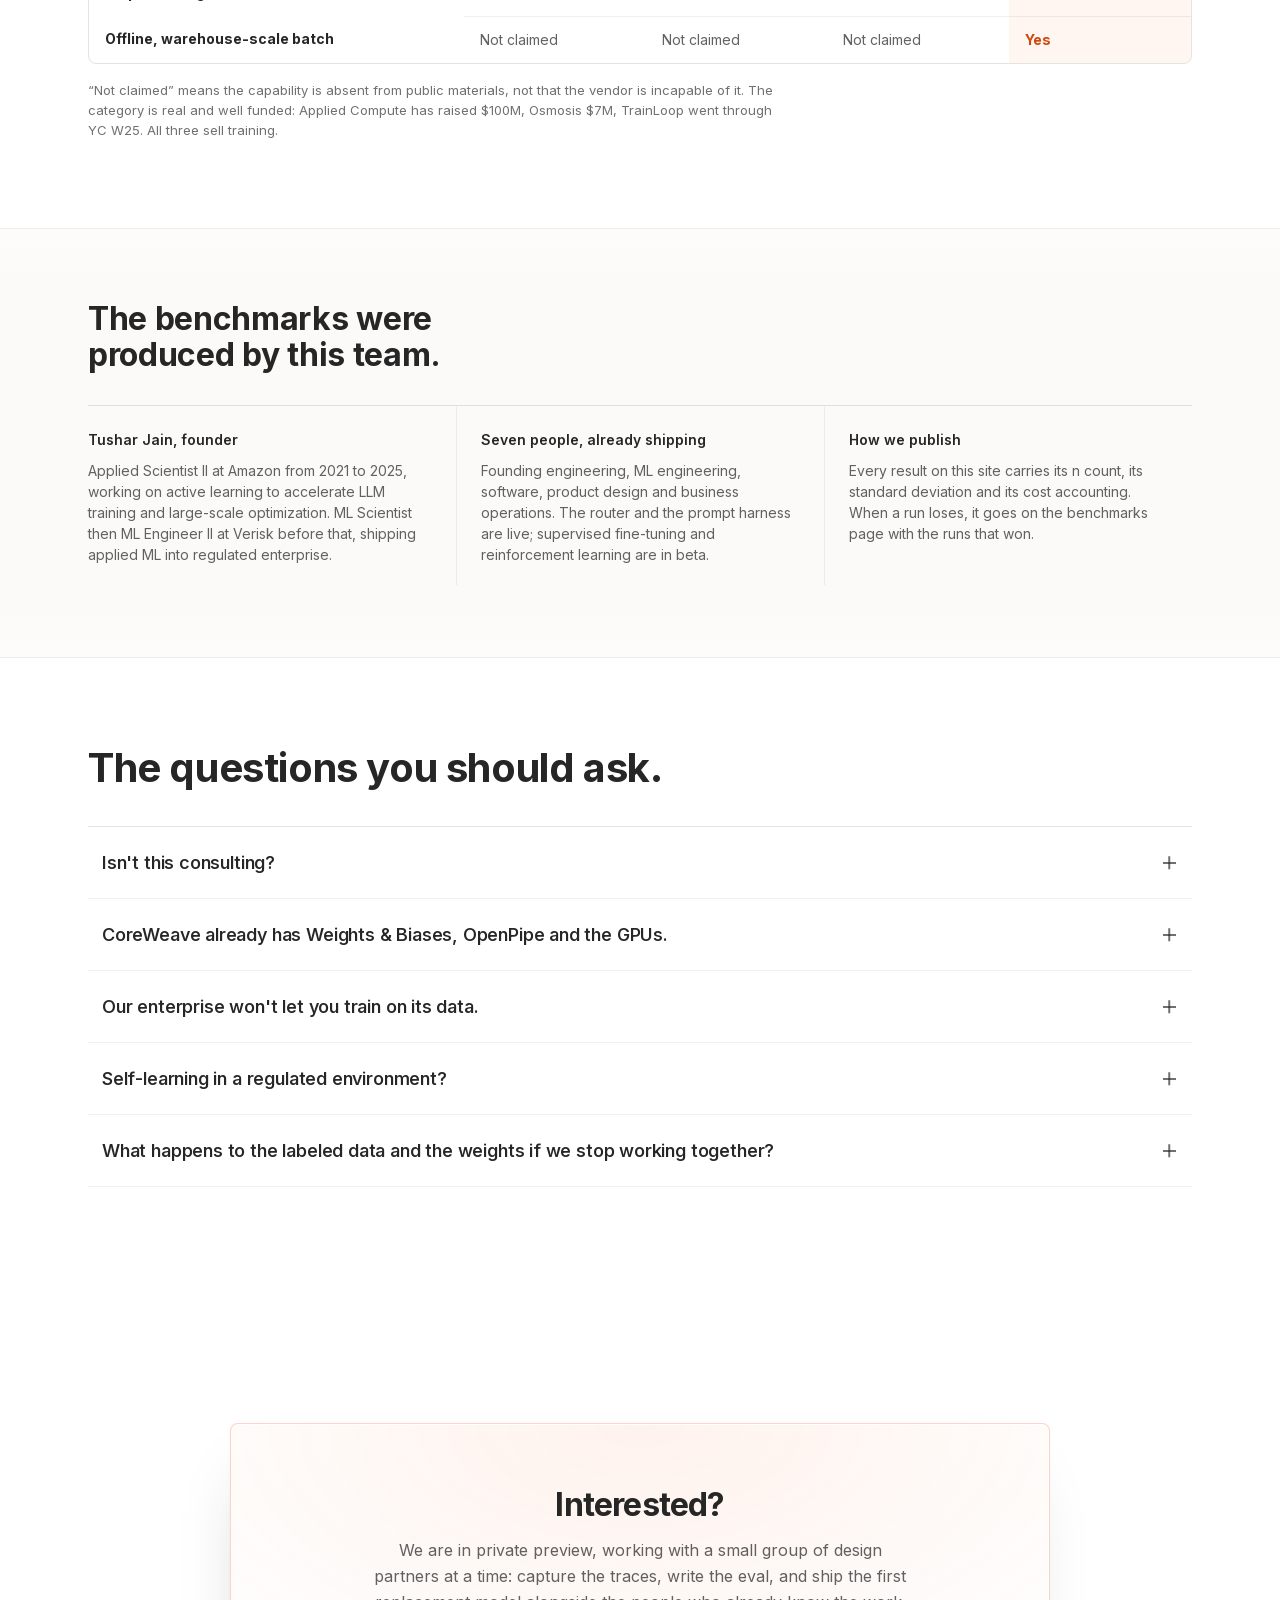
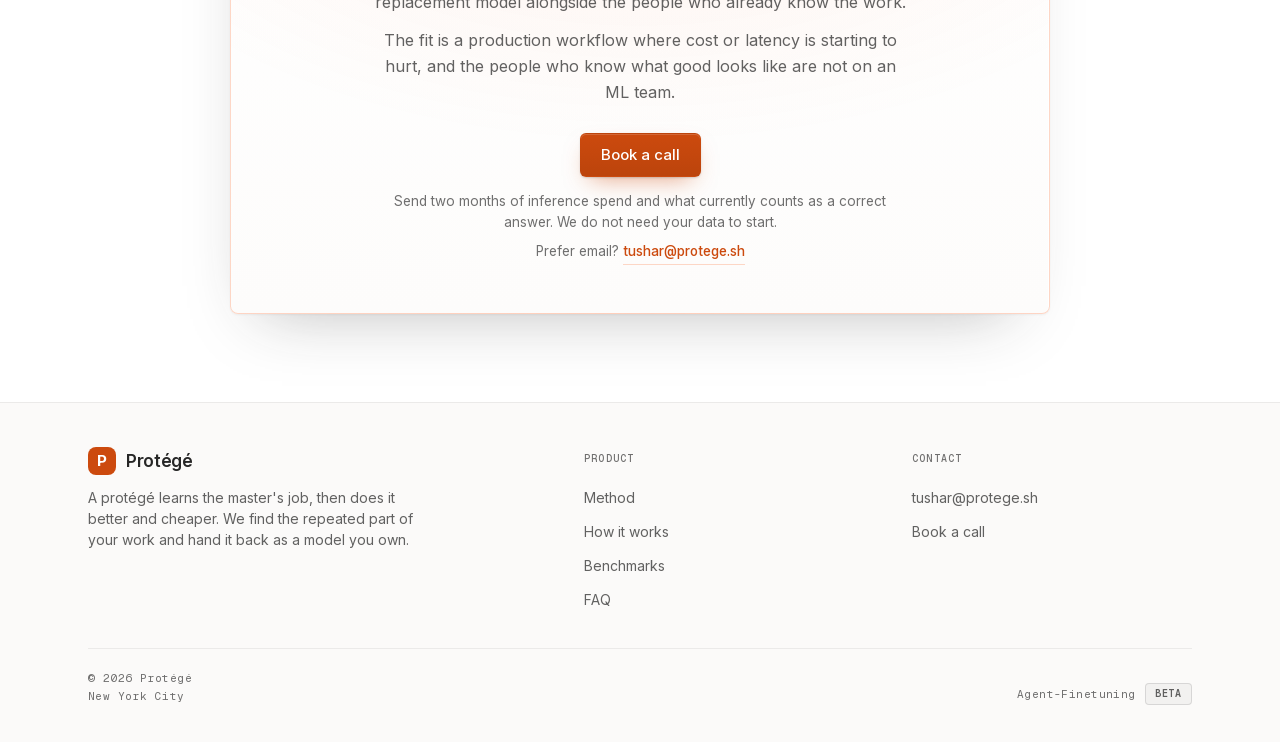
==== commit b24bfd53: "Rebuild the loop as an orbit, and finish the audit cleanup The section was two disconnected things: " ====
--- a/index.html
+++ b/index.html
@@ -354,65 +354,90 @@
 <!-- ── THE LOOP ───────────────────────────────────────────────────────────── -->
 <section id="how" class="loopsec">
   <div class="wrap">
-    <div class="section-head reveal">
-      <h2 class="t-h3">Four steps, and the fourth one starts the first again.</h2>
-      <p class="lede">Offline work lands first, because it carries no production surface, no latency budget
-        and no rollback risk. It still yields the eval contract that everything after it is measured against.</p>
+    <div class="section-head loop-head reveal">
+      <h2 class="t-h3">The model gets better every week you run it.</h2>
+      <p class="lede">Four steps, and the fourth feeds the first. Every request your replaced workflow serves
+        becomes training data for the next pass, which is why this is the only endpoint you own whose quality
+        goes up between vendor releases.</p>
     </div>
 
     <div class="loop reveal">
-      <ol class="loop-steps">
-        <li class="ls is-active" data-step="1">
-          <button class="ls-head" type="button" aria-expanded="true" aria-controls="ls-body-1">
-            <span class="ls-n">01</span>
-            <span class="ls-title">Capture</span>
-            <span class="ls-mark" aria-hidden="true"></span>
+      <!-- The orbit is the control. Icon and heading travel together; hovering or
+           focusing one stops the ring and raises its heading. -->
+      <div class="loop-orbit">
+        <svg class="loop-arc" viewBox="0 0 520 520" aria-hidden="true">
+          <defs>
+            <marker id="loopArrow" viewBox="0 0 12 12" refX="9" refY="6" markerWidth="4.6" markerHeight="4.6"
+                    orient="auto">
+              <path d="M0 0 L12 6 L0 12 z" fill="var(--heat-100)"/>
+            </marker>
+          </defs>
+          <!-- an arc that stops short of closing, so it reads as a cycle -->
+          <path class="loop-arc-line" d="M 260 60 A 200 200 0 1 1 178 78"/>
+          <path class="loop-arc-head" d="M 196 70 A 200 200 0 0 1 178 78" marker-end="url(#loopArrow)"/>
+          <path class="loop-chev" d="M -7 -7 L 3 0 L -7 7" transform="translate(438.2 350.8) rotate(117)"/>
+          <path class="loop-chev" d="M -7 -7 L 3 0 L -7 7" transform="translate(169.2 438.2) rotate(207)"/>
+          <path class="loop-chev" d="M -7 -7 L 3 0 L -7 7" transform="translate(81.8 169.2) rotate(297)"/>
+          <path class="loop-chev" d="M -7 -7 L 3 0 L -7 7" transform="translate(350.8 81.8) rotate(387)"/>
+          <path class="loop-arc-run"  d="M 260 60 A 200 200 0 1 1 190 73"/>
+        </svg>
+
+        <div class="orbit-track" role="tablist" aria-label="The four steps of the loop">
+          <button class="onode" type="button" role="tab" id="tab-1" data-step="1" style="--i:0"
+                  aria-selected="true" aria-controls="loop-panel" tabindex="0">
+            <span class="onode-ico"><svg viewBox="0 0 24 24" fill="none" stroke="currentColor" stroke-width="1.5" stroke-linecap="round" stroke-linejoin="round" aria-hidden="true"><path class="i-fill" d="M3.5 13.5h17v5a2 2 0 0 1-2 2h-13a2 2 0 0 1-2-2z"/><path d="M3.5 13.5h4l1.5 3h6l1.5-3h4v5a2 2 0 0 1-2 2h-13a2 2 0 0 1-2-2z"/><path d="M12 3v7.5m0 0 3-3m-3 3-3-3"/></svg></span>
+            <span class="onode-label" aria-hidden="true"><b>01</b> Capture</span>
+            <span class="sr-only">Step 01, Capture</span>
           </button>
-          <div class="ls-detail" id="ls-body-1"><p>Point us at two months of inference spend and the traces behind it. We find which workflows repeat, what they cost, and which ones are bounded enough to replace.</p></div>
-        </li>
-        <li class="ls" data-step="2">
-          <button class="ls-head" type="button" aria-expanded="false" aria-controls="ls-body-2">
-            <span class="ls-n">02</span>
-            <span class="ls-title">Evaluate</span>
-            <span class="ls-mark" aria-hidden="true"></span>
+          <button class="onode" type="button" role="tab" id="tab-2" data-step="2" style="--i:1"
+                  aria-selected="false" aria-controls="loop-panel" tabindex="-1">
+            <span class="onode-ico"><svg viewBox="0 0 24 24" fill="none" stroke="currentColor" stroke-width="1.5" stroke-linecap="round" stroke-linejoin="round" aria-hidden="true"><rect class="i-fill" x="4" y="3" width="12" height="18" rx="2"/><path d="M16 12.5V5a2 2 0 0 0-2-2H6a2 2 0 0 0-2 2v14a2 2 0 0 0 2 2h5"/><path d="M7.5 8h5M7.5 12h3"/><path d="m14 17.5 2 2 4-4.5"/></svg></span>
+            <span class="onode-label" aria-hidden="true"><b>02</b> Evaluate</span>
+            <span class="sr-only">Step 02, Evaluate</span>
           </button>
-          <div class="ls-detail" id="ls-body-2"><p>An eval contract fixes what a correct answer is, with n counts and standard deviations, before a single optimization runs. Without it, nothing that follows is measurable.</p></div>
-        </li>
-        <li class="ls" data-step="3">
-          <button class="ls-head" type="button" aria-expanded="false" aria-controls="ls-body-3">
-            <span class="ls-n">03</span>
-            <span class="ls-title">Train</span>
-            <span class="ls-mark" aria-hidden="true"></span>
+          <button class="onode" type="button" role="tab" id="tab-3" data-step="3" style="--i:2"
+                  aria-selected="false" aria-controls="loop-panel" tabindex="-1">
+            <span class="onode-ico"><svg viewBox="0 0 24 24" fill="none" stroke="currentColor" stroke-width="1.5" stroke-linecap="round" stroke-linejoin="round" aria-hidden="true"><path class="i-fill" d="M4 20h4v-6H4zm6 0h4v-9h-4zm6 0h4V7h-4z"/><path d="M4 20h4v-6H4zm6 0h4v-9h-4zm6 0h4V7h-4z"/><path d="m17 2.5.85 2.15L20 5.5l-2.15.85L17 8.5l-.85-2.15L14 5.5l2.15-.85z"/></svg></span>
+            <span class="onode-label" aria-hidden="true"><b>03</b> Train</span>
+            <span class="sr-only">Step 03, Train</span>
           </button>
-          <div class="ls-detail" id="ls-body-3"><p>Only when the eval says you have to. We climb the ladder rung by rung and stop at the cheapest one that clears, so most bounded workflows never reach a training run at all.</p></div>
-        </li>
-        <li class="ls" data-step="4">
-          <button class="ls-head" type="button" aria-expanded="false" aria-controls="ls-body-4">
-            <span class="ls-n">04</span>
-            <span class="ls-title">Deploy</span>
-            <span class="ls-mark" aria-hidden="true"></span>
+          <button class="onode" type="button" role="tab" id="tab-4" data-step="4" style="--i:3"
+                  aria-selected="false" aria-controls="loop-panel" tabindex="-1">
+            <span class="onode-ico"><svg viewBox="0 0 24 24" fill="none" stroke="currentColor" stroke-width="1.5" stroke-linecap="round" stroke-linejoin="round" aria-hidden="true"><rect class="i-fill" x="3" y="14" width="18" height="6.5" rx="2"/><rect x="3" y="14" width="18" height="6.5" rx="2"/><path d="M6.5 17.2h.01M9.5 17.2h.01"/><path d="M12 10.5V3m0 0 3.2 3.2M12 3 8.8 6.2"/><path d="M16.5 9.5a5.5 5.5 0 0 0-1.8-3.2M19.4 7.6a8.5 8.5 0 0 0-2.6-4.4"/></svg></span>
+            <span class="onode-label" aria-hidden="true"><b>04</b> Deploy</span>
+            <span class="sr-only">Step 04, Deploy</span>
           </button>
-          <div class="ls-detail" id="ls-body-4"><p>Downloadable weights or a hosted endpoint, your choice. From there it feeds on its own production traces, which is where the next pass gets its data.</p></div>
-        </li>
-      </ol>
-
-      <!-- The orbit is a second way into the same four steps, so it is a real
-           control, not decoration. No path is drawn. -->
-      <div class="loop-orbit">
-        <div class="orbit-track">
-          <button class="orbit-dot" type="button" data-step="1" style="--i:0"
-                  aria-pressed="true"><span class="orbit-ico"><svg viewBox="0 0 24 24" fill="none" stroke="currentColor" stroke-width="1.6" stroke-linecap="round" stroke-linejoin="round" aria-hidden="true"><path d="M12 3v11m0 0 4-4m-4 4-4-4"/><path d="M4 17v2a2 2 0 0 0 2 2h12a2 2 0 0 0 2-2v-2"/></svg></span><span class="sr-only">Open step 01, Capture</span></button>
-          <button class="orbit-dot" type="button" data-step="2" style="--i:1"
-                  aria-pressed="false"><span class="orbit-ico"><svg viewBox="0 0 24 24" fill="none" stroke="currentColor" stroke-width="1.6" stroke-linecap="round" stroke-linejoin="round" aria-hidden="true"><path d="M4 7h11M4 12h7M4 17h13"/><path d="m16 10 2.5 2.5L23 8"/></svg></span><span class="sr-only">Open step 02, Evaluate</span></button>
-          <button class="orbit-dot" type="button" data-step="3" style="--i:2"
-                  aria-pressed="false"><span class="orbit-ico"><svg viewBox="0 0 24 24" fill="none" stroke="currentColor" stroke-width="1.6" stroke-linecap="round" stroke-linejoin="round" aria-hidden="true"><path d="M12 3 13.9 8.6 19.5 10.5 13.9 12.4 12 18 10.1 12.4 4.5 10.5 10.1 8.6z"/><path d="M18.5 16.5 19.3 18.7 21.5 19.5 19.3 20.3 18.5 22.5 17.7 20.3 15.5 19.5 17.7 18.7z"/></svg></span><span class="sr-only">Open step 03, Train</span></button>
-          <button class="orbit-dot" type="button" data-step="4" style="--i:3"
-                  aria-pressed="false"><span class="orbit-ico"><svg viewBox="0 0 24 24" fill="none" stroke="currentColor" stroke-width="1.6" stroke-linecap="round" stroke-linejoin="round" aria-hidden="true"><path d="M12 21V10m0 0 4 4m-4-4-4 4"/><path d="M4 7V5a2 2 0 0 1 2-2h12a2 2 0 0 1 2 2v2"/></svg></span><span class="sr-only">Open step 04, Deploy</span></button>
-        </div>
-        <p class="loop-center">production<br>traces feed<br>the next pass</p>
-      </div>
-
-      <p class="loop-close">Step 04 feeds step 01: the deployed model's own traces are the next capture.</p>
+        </div>
+
+        <p class="loop-center">production traces<br>feed the next pass</p>
+      </div>
+
+      <div class="loop-panel" id="loop-panel" role="tabpanel" aria-labelledby="tab-1">
+        <div class="lp" data-step="1">
+          <p class="lp-n">Step 01</p>
+          <h3 class="lp-title">Capture</h3>
+          <p class="lp-body">Send two months of inference spend and the traces behind it. You get back a map of which workflows actually repeat, what each one costs you, and which are bounded enough to replace.</p>
+          <a class="btn btn-primary btn-sm" href="#audit">Request the route audit <span class="arw" aria-hidden="true">&rarr;</span></a>
+        </div>
+        <div class="lp" data-step="2" hidden>
+          <p class="lp-n">Step 02</p>
+          <h3 class="lp-title">Evaluate</h3>
+          <p class="lp-body">Before anything is optimized, an eval contract fixes what a correct answer is for your workflow, with n counts and standard deviations. Skip it and every number that follows is decoration.</p>
+          <a class="btn btn-primary btn-sm" href="#method">See the ladder <span class="arw" aria-hidden="true">&rarr;</span></a>
+        </div>
+        <div class="lp" data-step="3" hidden>
+          <p class="lp-n">Step 03</p>
+          <h3 class="lp-title">Train</h3>
+          <p class="lp-body">Only if the eval says you have to. We climb rung by rung and stop at the cheapest one that clears, which is why most bounded workflows never reach a training run at all.</p>
+          <a class="btn btn-primary btn-sm" href="benchmarks/">Read the benchmarks <span class="arw" aria-hidden="true">&rarr;</span></a>
+        </div>
+        <div class="lp" data-step="4" hidden>
+          <p class="lp-n">Step 04</p>
+          <h3 class="lp-title">Deploy</h3>
+          <p class="lp-body">Weights you can download or an endpoint we host, your call. From then on it learns from its own production traces, and those traces are what the next pass captures.</p>
+          <a class="btn btn-primary btn-sm" href="#compounds">What compounds <span class="arw" aria-hidden="true">&rarr;</span></a>
+        </div>
+      </div>
     </div>
   </div>
 </section>
--- a/assets/css/site.css
+++ b/assets/css/site.css
@@ -164,20 +164,6 @@
 .t-h2 { font-size: 52px; line-height: 56px; letter-spacing: -.52px; font-weight: 700; }
 .t-h3 { font-size: 40px; line-height: 44px; letter-spacing: -.4px; font-weight: 700; }
 .t-h4 { font-size: 32px; line-height: 36px; letter-spacing: -.32px; font-weight: 700; }
-.t-h5 { font-size: 24px; line-height: 32px; letter-spacing: -.24px; font-weight: 600; }
-
-.b-xl { font-size: 20px; line-height: 28px; letter-spacing: -.1px; }
-.b-lg { font-size: 16px; line-height: 24px; }
-.b-md { font-size: 14px; line-height: 20px; letter-spacing: .14px; }
-.b-sm { font-size: 13px; line-height: 20px; }
-
-.m-md { font-family: var(--mono); font-size: 14px; line-height: 22px; }
-.m-sm { font-family: var(--mono); font-size: 13px; line-height: 20px; font-weight: 500; }
-.m-xs { font-family: var(--mono); font-size: 12px; line-height: 16px; }
-
-.dim { color: var(--text-2); }
-.dimmer { color: var(--text-3); }
-.heat { color: var(--heat-100); }
 strong, .strong { font-weight: 600; color: var(--accent-black); }
 
 h1, h2, h3, h4 { text-wrap: balance; }
@@ -602,7 +588,6 @@
   color: var(--text-2);
 }
 @media (min-width: 901px) { .loop-close { display: none; } }
-.mt-28 { margin-top: 28px; }
 .usedby-label {
   font-family: var(--mono);
   font-size: 11px;
@@ -890,13 +875,6 @@
   padding-top: clamp(28px, 3.4vw, 40px);
   border-top: 1px solid var(--border-muted-d);
 }
-.result-kicker {
-  font-family: var(--mono);
-  font-size: 11px;
-  letter-spacing: .12em;
-  text-transform: uppercase;
-  color: var(--white-a56);
-}
 .result-num {
   margin-top: 10px;
   font-size: clamp(34px, 4.4vw, 46px);
@@ -1128,189 +1106,278 @@
 
 /* --------------------------------------------------------------------------
    THE LOOP
-   A 2x2 cycle read clockwise, with four step icons orbiting the gutter
-   between the columns. The orbit is a control, not decoration: each icon is
-   a button that opens its step, and the steps open on their own headers too.
-   The path itself is never drawn.
-   -------------------------------------------------------------------------- */
-
-.loop { position: relative; margin-top: clamp(36px, 4.5vw, 56px); }
-
-.loop-steps {
-  list-style: none;
-  display: grid;
-  grid-template-columns: repeat(2, minmax(0, 1fr));
-  gap: clamp(20px, 2.4vw, 28px) clamp(300px, 26vw, 340px);
-}
-.loop-steps .ls { border-top: 2px solid var(--border-muted); transition: border-color .2s var(--ease); }
-.loop-steps .ls.is-active { border-top-color: var(--heat-100); }
-.loop-steps li:nth-child(3) { grid-column: 2; grid-row: 2; }
-.loop-steps li:nth-child(4) { grid-column: 1; grid-row: 2; }
-
-.ls-head {
-  display: grid;
-  grid-template-columns: 1fr auto;
-  grid-template-areas: "n mark" "title mark";
+   The orbit IS the control. Four nodes ride a circle carrying their own
+   heading; hover or focus stops the ring and raises that heading; clicking
+   swaps the panel below. Nodes are tabs over one panel, so arrow keys work.
+   -------------------------------------------------------------------------- */
+
+.loop-head { max-width: 60ch; margin-inline: auto; text-align: center; }
+.loop-head .lede { margin-inline: auto; }
+.loop {
+  margin-top: clamp(28px, 3.4vw, 44px);
+  display: flex;
+  flex-direction: column;
   align-items: center;
-  gap: 2px 12px;
-  width: 100%;
-  padding: 16px 0 14px;
-  background: none;
-  border: 0;
-  text-align: left;
-  cursor: pointer;
-  color: inherit;
-}
-.ls-n {
-  grid-area: n;
-  font-family: var(--mono);
-  font-size: 11px;
-  font-weight: 600;
-  letter-spacing: .12em;
-  color: var(--text-3);
-  transition: color .2s var(--ease);
-}
-.ls.is-active .ls-n { color: var(--heat-text); }
-.ls-title {
-  grid-area: title;
-  font-size: 22px;
-  line-height: 28px;
-  letter-spacing: -.02em;
-  font-weight: 650;
-}
-/* a plus that becomes a minus, the same affordance the FAQ uses */
-.ls-mark { grid-area: mark; position: relative; width: 14px; height: 14px; }
-.ls-mark::before, .ls-mark::after {
-  content: "";
-  position: absolute;
-  inset: 50% 0 auto 0;
-  height: 1.5px;
-  margin-top: -.75px;
-  background: var(--text-3);
-  transition: transform .25s var(--ease), background .2s var(--ease);
-}
-.ls-mark::after { transform: rotate(90deg); }
-.ls.is-active .ls-mark::after { transform: rotate(0deg); }
-.ls.is-active .ls-mark::before,
-.ls.is-active .ls-mark::after { background: var(--heat-text); }
-.ls-head:hover .ls-title { color: var(--heat-text); }
-
-/* grid-rows 0fr -> 1fr animates a height the browser actually knows */
-/* collapsed only when JS is there to reopen it; without .js every step is
-   open, so the section never ships as four headings and no content */
-.ls-detail { display: grid; grid-template-rows: 1fr; }
-.js .ls-detail {
-  grid-template-rows: 0fr;
-  transition: grid-template-rows .34s var(--ease);
-}
-.ls.is-active .ls-detail { grid-template-rows: 1fr; }
-.ls-detail > p {
-  overflow: hidden;
-  min-height: 0;
-  font-size: 14.5px;
-  line-height: 23px;
-  color: var(--text-2);
-  max-width: 44ch;
-}
-.ls.is-active .ls-detail > p { padding-bottom: 18px; }
-
-/* ---- the orbit ---- */
+}
+
+/* --a must be registered or it cannot interpolate; without @property the
+   animation is simply skipped and each node keeps its static angle, which is
+   already the evenly-spaced layout. */
+@property --a {
+  syntax: "<angle>";
+  inherits: false;
+  initial-value: 0deg;
+}
+
 .loop-orbit {
-  position: absolute;
-  top: 50%;
-  left: 50%;
-  transform: translate(-50%, -50%);
-  width: 300px;
-  height: 300px;
+  --orbit: clamp(330px, 52vw, 660px);
+  --ring-r: calc(var(--orbit) * 0.385);   /* matches the arc's r=200 in a 520 box */
+  position: relative;
+  width: var(--orbit);
+  aspect-ratio: 1;
   display: grid;
   place-items: center;
 }
+
+/* ---- the loop arrow ---- */
+.loop-arc { position: absolute; inset: 0; width: 100%; height: 100%; overflow: visible; }
+.loop-arc-line {
+  fill: none;
+  stroke: var(--black-a24);
+  stroke-width: 2.5;
+  stroke-linecap: round;
+  stroke-dasharray: 2 9;      /* dotted track, so the solid heat run reads as travel */
+}
+/* a heat dash running the arc, so direction is legible even when parked */
+.loop-arc-head { fill: none; stroke: var(--heat-100); stroke-width: 4; }
+/* clockwise chevrons between the nodes: direction has to be legible without
+   waiting for the travelling dash to come round */
+.loop-chev {
+  fill: none;
+  stroke: var(--heat-100);
+  stroke-width: 2.6;
+  stroke-linecap: round;
+  stroke-linejoin: round;
+  opacity: .75;
+}
+.loop-arc-run {
+  fill: none;
+  stroke: var(--heat-100);
+  stroke-width: 4;
+  stroke-linecap: round;
+  stroke-dasharray: 210 1200;
+  opacity: .95;
+}
+@media (prefers-reduced-motion: no-preference) {
+  .loop-arc-run { animation: arc-run 6.5s linear infinite; }
+}
+@keyframes arc-run { to { stroke-dashoffset: -1246; } }
+
+/* ---- the orbiting nodes ---- */
 .orbit-track { position: absolute; inset: 0; }
-.orbit-dot {
+.onode {
   position: absolute;
   top: 0;
   left: 0;
-  width: 46px;
-  height: 46px;
+  width: 68px;
+  height: 68px;
   display: grid;
   place-items: center;
   padding: 0;
   border: 1px solid var(--border-muted);
-  border-radius: 8px;
+  border-radius: 10px;
   background: linear-gradient(180deg, #fff, var(--bg-lighter));
   color: var(--text-2);
   cursor: pointer;
-  box-shadow: var(--lit-x) 6px 16px -10px rgba(38, 38, 38, .4);
-  /* an invisible circle: r=118 about the 150,150 centre of the 300px box */
-  offset-path: path("M 32 150 A 118 118 0 1 1 268 150 A 118 118 0 1 1 32 150");
-  offset-rotate: 0deg;
-  offset-anchor: center center;
-  offset-distance: calc(var(--i) * 25%);
+  box-shadow: var(--lit-x) 8px 20px -12px rgba(38, 38, 38, .42);
+  /* swing out to the ring, then unswing the node itself so the icon and its
+     heading never tilt. offset-path is not used: path() takes no percentages,
+     so it cannot follow a fluid container. */
+  --a: calc(var(--i) * 90deg);
+  top: 50%;
+  left: 50%;
+  margin: -34px 0 0 -34px;
+  transform: rotate(var(--a)) translateY(calc(var(--ring-r) * -1)) rotate(calc(var(--a) * -1));
   transition: color .2s var(--ease), border-color .2s var(--ease),
-              box-shadow .2s var(--ease), scale .2s var(--ease);
-}
-.orbit-dot svg { width: 21px; height: 21px; }
-.orbit-dot:hover { color: var(--heat-text); border-color: var(--heat-24); scale: 1.08; }
-.orbit-dot[aria-pressed="true"] {
+              background .2s var(--ease), box-shadow .2s var(--ease), scale .18s var(--ease);
+}
+.onode svg { width: 30px; height: 30px; }
+.onode .i-fill { fill: currentColor; stroke: none; opacity: .15; }
+.onode[aria-selected="true"] .i-fill { opacity: .3; }
+
+/* the heading rides with its icon, hidden until the node is hovered, focused
+   or selected. absolute so revealing it never moves the node. */
+.onode-label {
+  position: absolute;
+  top: calc(100% + 9px);
+  left: 50%;
+  transform: translateX(-50%) translateY(-4px);
+  white-space: nowrap;
+  padding: 5px 11px;
+  border-radius: 999px;
+  border: 1px solid var(--border-muted);
+  background: #fff;
+  box-shadow: var(--lit-x) 6px 16px -10px rgba(38, 38, 38, .35);
+  font-size: 13.5px;
+  font-weight: 600;
+  letter-spacing: -.01em;
+  color: var(--accent-black);
+  opacity: 0;
+  pointer-events: none;
+  transition: opacity .2s var(--ease), transform .2s var(--ease);
+}
+.onode-label b {
+  font-family: var(--mono);
+  font-size: 10.5px;
+  font-weight: 600;
+  letter-spacing: .1em;
+  color: var(--heat-press);   /* heat-text is 4.42:1 on the node's lighter stop */
+  margin-right: 5px;
+}
+.onode:hover .onode-label,
+.onode:focus-visible .onode-label,
+.onode[aria-selected="true"] .onode-label {
+  opacity: 1;
+  transform: translateX(-50%) translateY(0);
+}
+
+.onode:hover { color: var(--heat-text); border-color: var(--heat-24); scale: 1.06; }
+.onode[aria-selected="true"] {
   color: #fff;
   border-color: var(--heat-text);
   background: linear-gradient(180deg, var(--heat-text), #bc440c);
-  box-shadow: var(--lit-x) 8px 20px -10px rgba(204, 74, 14, .55);
+  box-shadow: var(--lit-x) 10px 24px -12px rgba(204, 74, 14, .6);
 }
 
 @media (prefers-reduced-motion: no-preference) {
-  .orbit-dot {
+  .onode {
     animation: orbit-run 52s linear infinite;
     animation-delay: calc(var(--i) * -13s);
+    will-change: transform;
   }
-  .loop-orbit:hover .orbit-dot,
-  .loop-orbit:focus-within .orbit-dot { animation-play-state: paused; }
-}
-/* 52s is the reference 40s slowed by 30%, and a quarter-cycle negative delay
-   spaces the four. The keyframe must NOT carry var(--i): calc() holding an
-   unregistered custom property will not interpolate, so three of the four
-   dots simply sat at the path start. The static offset-distance above still
-   spaces them when the animation is off. */
+  /* stop the whole ring when any node is engaged, so nothing is read in motion */
+  .loop-orbit:hover .onode,
+  .loop-orbit:focus-within .onode { animation-play-state: paused; }
+}
+/* 52s is the reference 40s slowed by 30%. Spacing comes from the negative
+   delay, never from var(--i) inside the keyframe: calc() holding an
+   unregistered custom property will not interpolate, and three of the four
+   nodes silently sit at the path start. The static offset-distance above
+   still spaces them when the animation is off. */
 @keyframes orbit-run {
-  from { offset-distance: 0%; }
-  to   { offset-distance: 100%; }
+  from { --a: 0deg; }
+  to   { --a: 360deg; }
 }
 
 .loop-center {
   position: relative;
+  max-width: 16ch;
   text-align: center;
   font-family: var(--mono);
-  font-size: 11px;
-  line-height: 17px;
+  font-size: clamp(11px, 1.1vw, 13px);
+  line-height: 1.7;
   letter-spacing: .08em;
   text-transform: uppercase;
   color: var(--text-3);
   pointer-events: none;
 }
 
-.loop-close { display: none; }
-
-@media (max-width: 1040px) {
-  .loop-steps { gap: 20px clamp(240px, 24vw, 300px); }
-  .loop-orbit { width: 250px; height: 250px; }
-  .orbit-dot { offset-path: path("M 27 125 A 98 98 0 1 1 223 125 A 98 98 0 1 1 27 125"); }
-}
+/* ---- the panel the selection brings forward ---- */
+.loop-panel {
+  width: 100%;
+  max-width: 720px;
+  margin-top: clamp(20px, 2.6vw, 36px);
+  padding: clamp(24px, 3vw, 34px);
+  border: 1px solid var(--border-muted);
+  border-radius: 8px;
+  background:
+    radial-gradient(120% 100% at 50% 0%, rgba(250, 93, 25, .06), transparent 64%),
+    linear-gradient(180deg, #ffffff, #fdfcfb);
+  box-shadow:
+    inset -1px 1px 0 #fff,
+    0 1px 2px rgba(38, 38, 38, .04),
+    var(--lit-x) 26px 56px -32px rgba(38, 38, 38, .3);
+  text-align: center;
+}
+.lp-n {
+  font-family: var(--mono);
+  font-size: 11px;
+  font-weight: 500;
+  letter-spacing: .14em;
+  text-transform: uppercase;
+  color: var(--heat-text);
+}
+.lp-title {
+  margin-top: 10px;
+  font-size: clamp(24px, 2.8vw, 30px);
+  line-height: 1.16;
+  letter-spacing: -.025em;
+  font-weight: 700;
+}
+.lp-body {
+  margin: 12px auto 0;
+  max-width: 56ch;
+  font-size: 16px;
+  line-height: 26px;
+  color: var(--text-2);
+}
+.loop-panel .btn { margin-top: 22px; }
+
+@media (prefers-reduced-motion: no-preference) {
+  .lp:not([hidden]) { animation: lp-in .3s var(--ease); }
+}
+@keyframes lp-in { from { opacity: 0; transform: translateY(6px); } }
+
+/* below 900 a ring in one column is not a ring: the same tabs become a row */
 @media (max-width: 900px) {
-  .loop-steps { grid-template-columns: 1fr; gap: 0; }
-  .loop-steps li:nth-child(3),
-  .loop-steps li:nth-child(4) { grid-column: 1; grid-row: auto; }
-  .ls-detail > p { max-width: 58ch; }
-  /* a 2x2 ring in one column is not a ring */
-  .loop-orbit { display: none; }
-  .loop-close {
+  .loop-arc, .loop-center { display: none; }
+  .loop-orbit {
+    width: 100%;
+    aspect-ratio: auto;
     display: block;
-    margin-top: 24px;
-    padding-top: 18px;
-    border-top: 1px solid var(--border-faint);
-    font-size: 14px;
-    line-height: 22px;
-    color: var(--text-2);
   }
+  .orbit-track {
+    position: static;
+    display: grid;
+    grid-template-columns: repeat(2, minmax(0, 1fr));
+    gap: 10px;
+  }
+  .onode {
+    position: static;
+    transform: none;
+    margin: 0;
+    width: 100%;
+    height: auto;
+    /* flex, not grid: the base rule's place-items:center was collapsing the
+       icon and the label onto each other */
+    display: flex;
+    align-items: center;
+    justify-content: flex-start;
+    gap: 11px;
+    padding: 13px 14px;
+    animation: none;
+  }
+  .onode svg { width: 22px; height: 22px; flex: 0 0 auto; }
+  /* the desktop reveal rules also set a transform, which has to be undone for
+     every state here or the selected node's label sits on top of its icon */
+  .onode-label,
+  .onode:hover .onode-label,
+  .onode:focus-visible .onode-label,
+  .onode[aria-selected="true"] .onode-label {
+    position: static;
+    transform: none;
+    opacity: 1;
+    border: 0;
+    background: none;
+    box-shadow: none;
+    padding: 0;
+    white-space: normal;
+  }
+  .onode[aria-selected="true"] .onode-label { color: #fff; }
+  .onode[aria-selected="true"] .onode-label b { color: #fff; }
+}
+@media (max-width: 420px) {
+  .orbit-track { grid-template-columns: 1fr; }
 }
 
 /* --------------------------------------------------------------------------
@@ -1372,8 +1439,6 @@
    -------------------------------------------------------------------------- */
 
 .close .endcta { max-width: 820px; margin-inline: auto; }
-
-.book-card { padding-top: 4px; }
 .book-card .btn { height: 48px; font-size: 16px; padding-inline: 28px; }
 .book-card .fine {
   margin-top: 16px;
@@ -1677,7 +1742,7 @@
    -------------------------------------------------------------------------- */
 
 @media print {
-  .nav, .skip-link, .logo-marquee, .loop-ring { display: none !important; }
+  .nav, .skip-link, .logo-marquee, .loop-orbit { display: none !important; }
   .reveal { opacity: 1 !important; transform: none !important; }
   section { padding-block: 24pt !important; break-inside: avoid; }
 
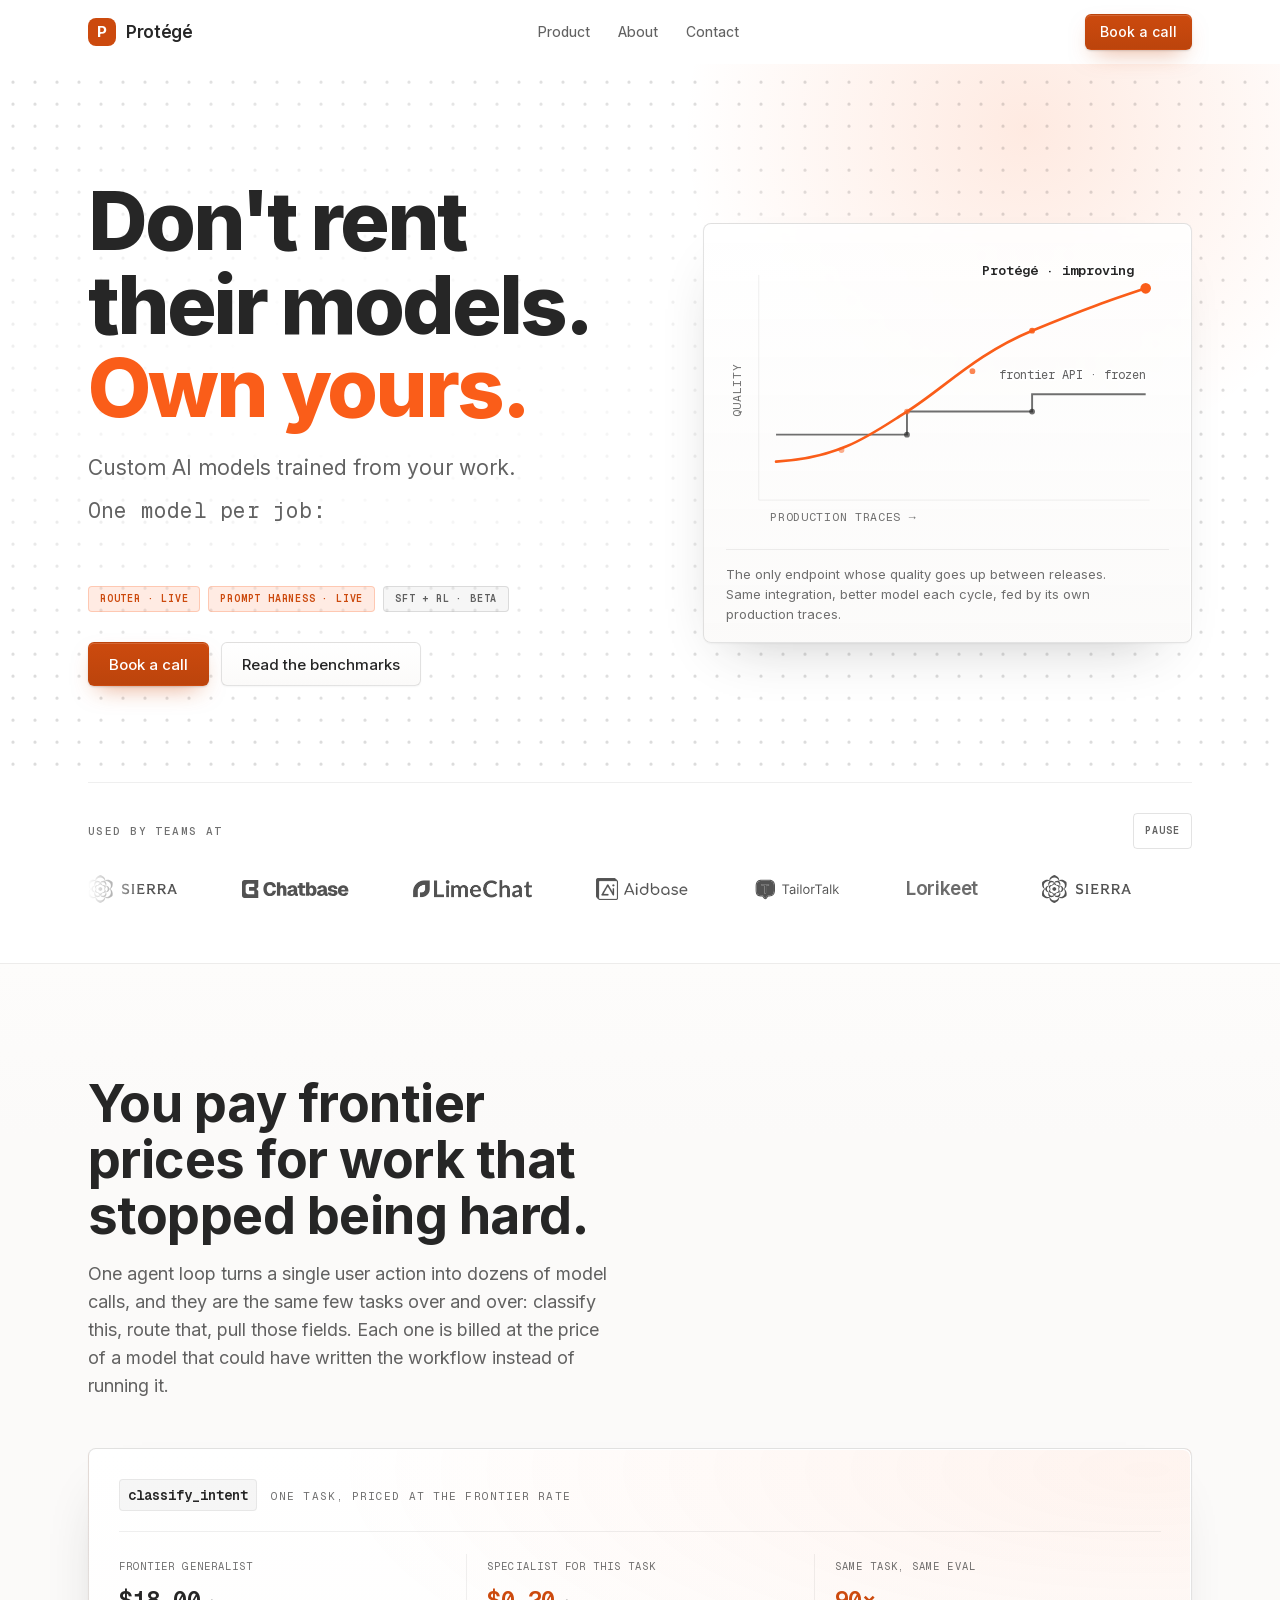
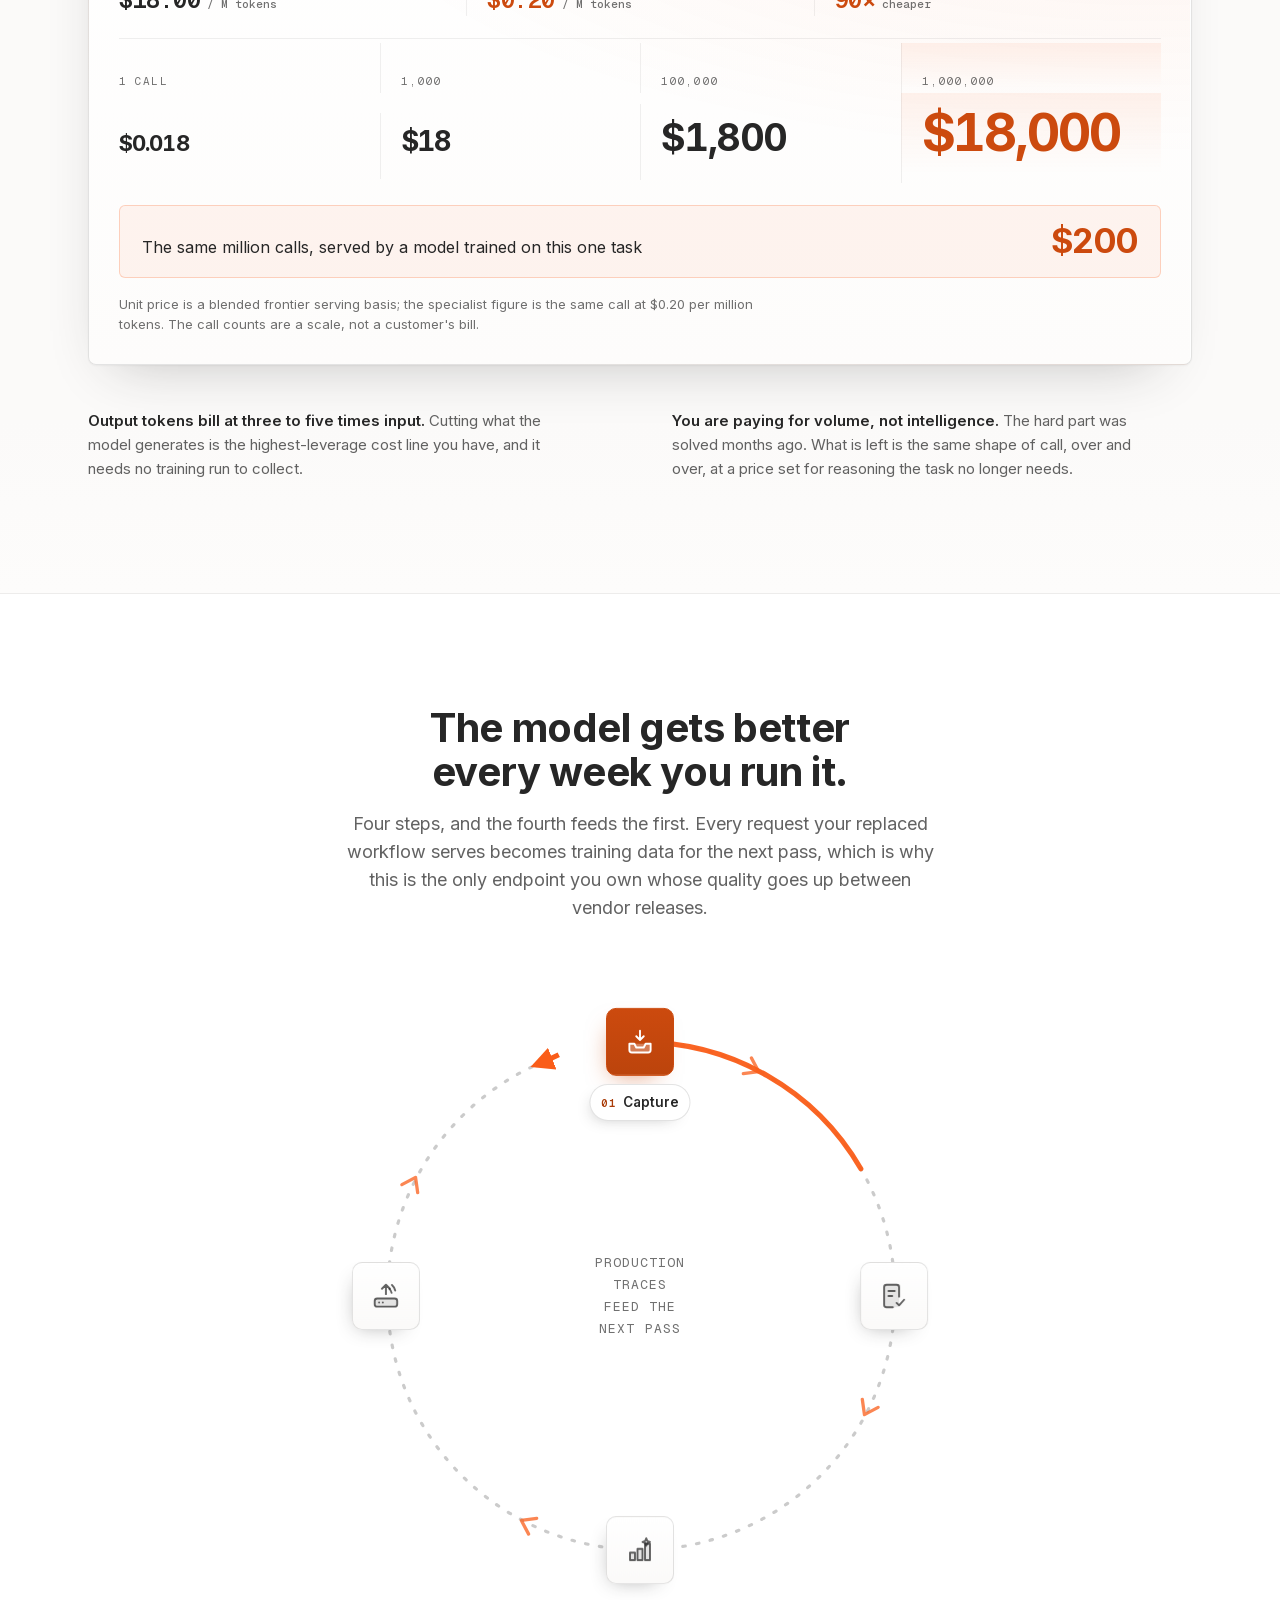
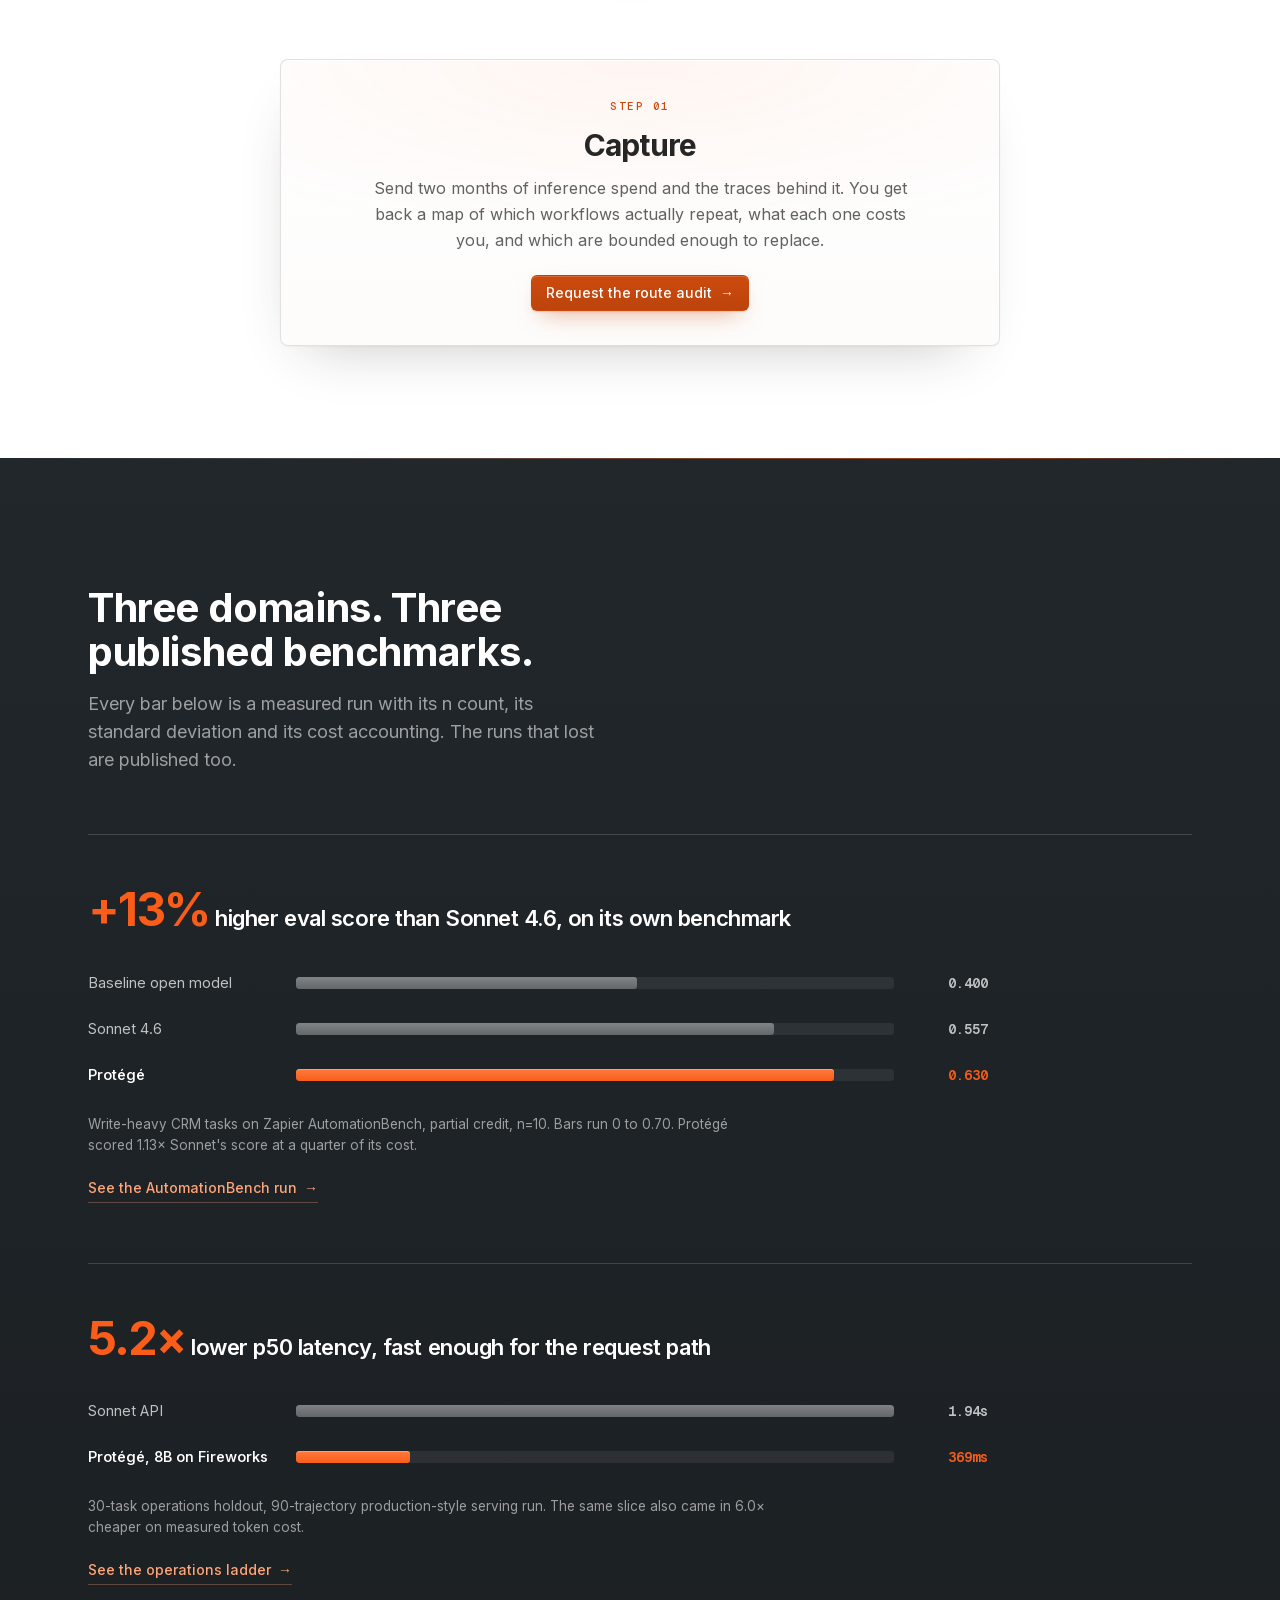
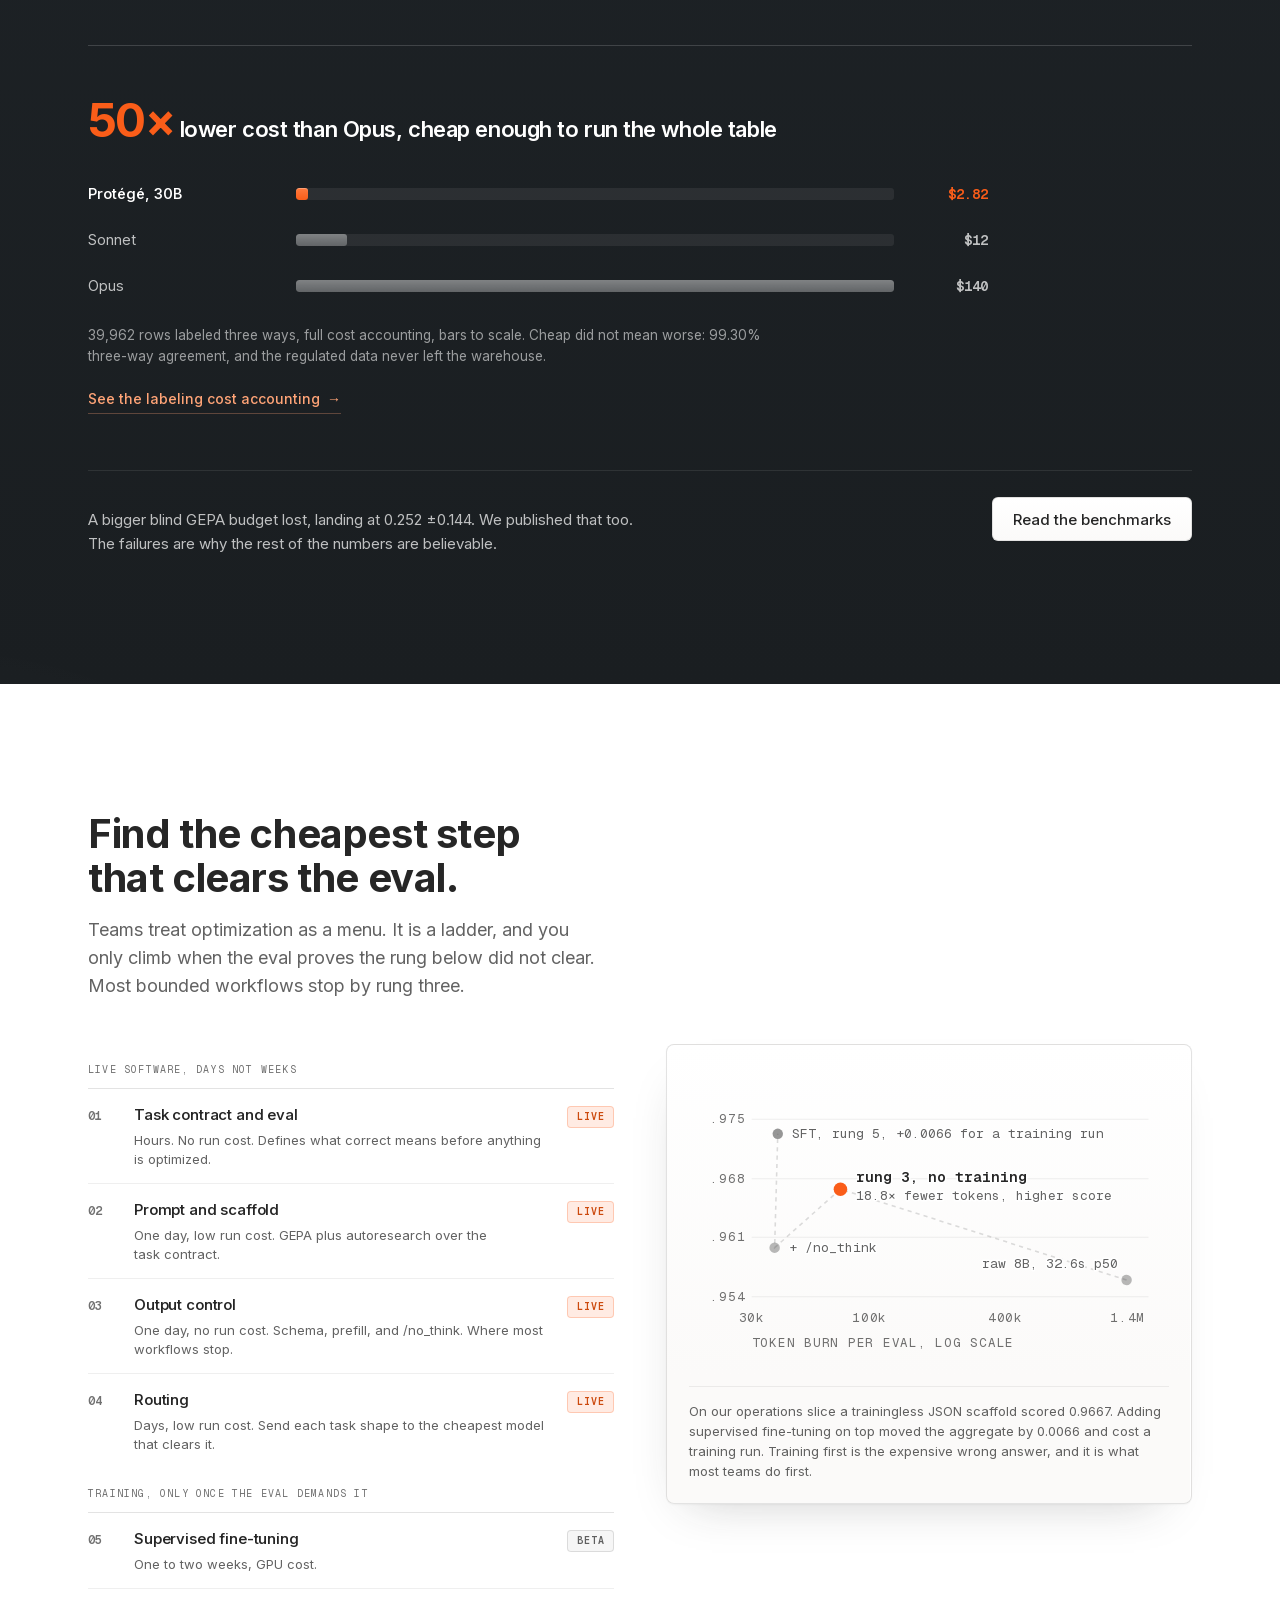
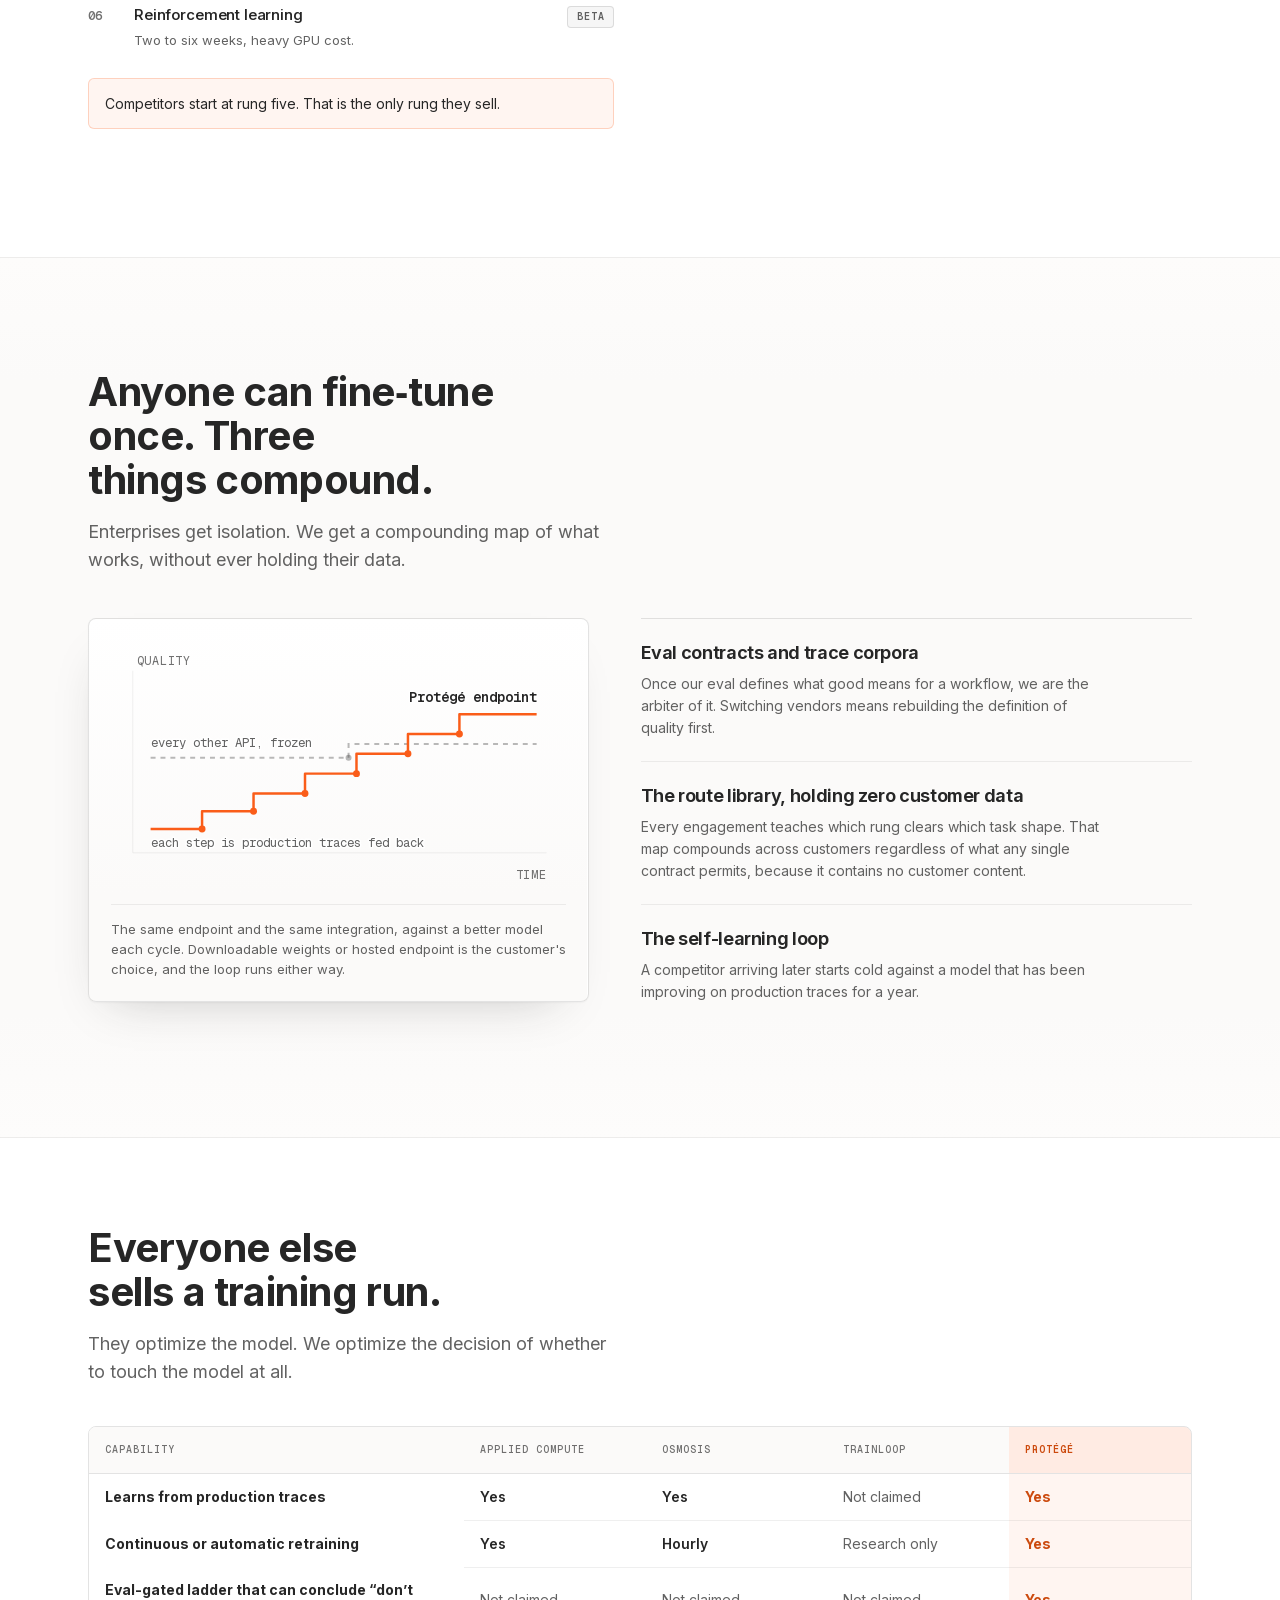
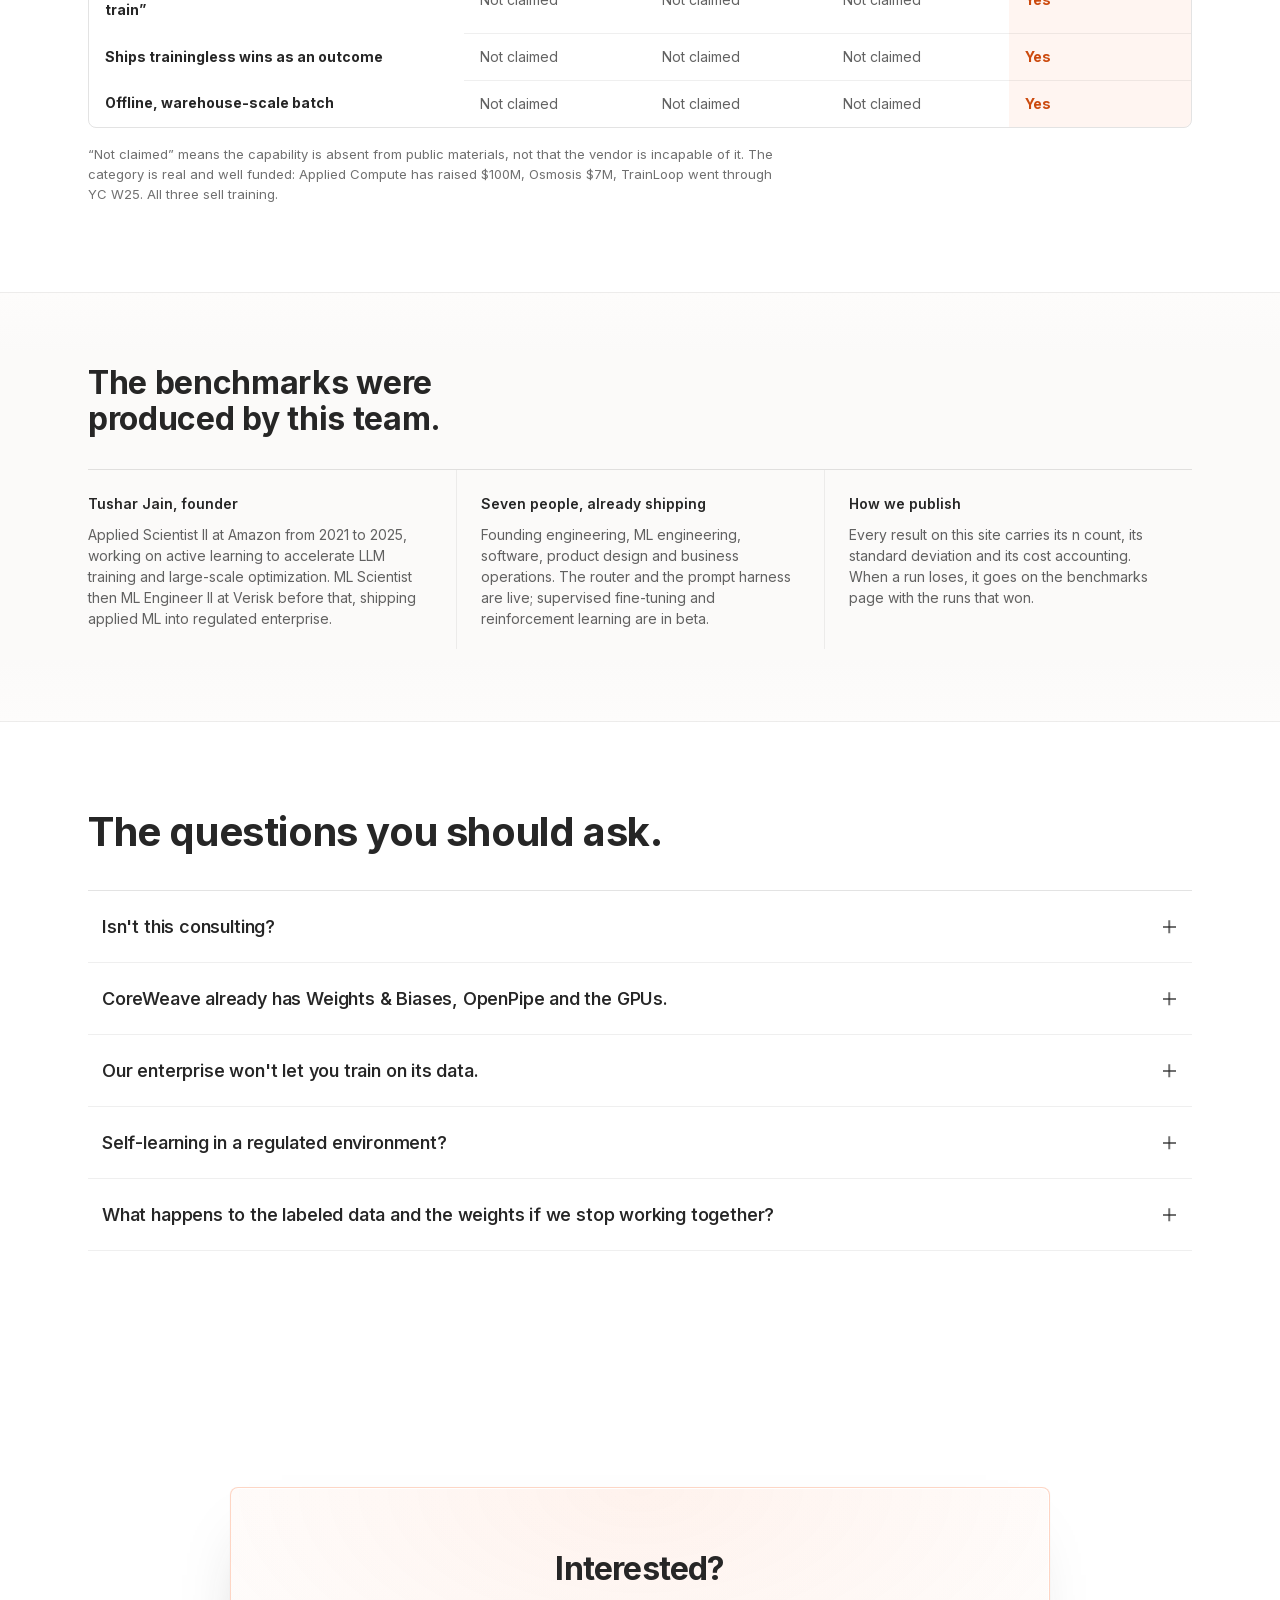
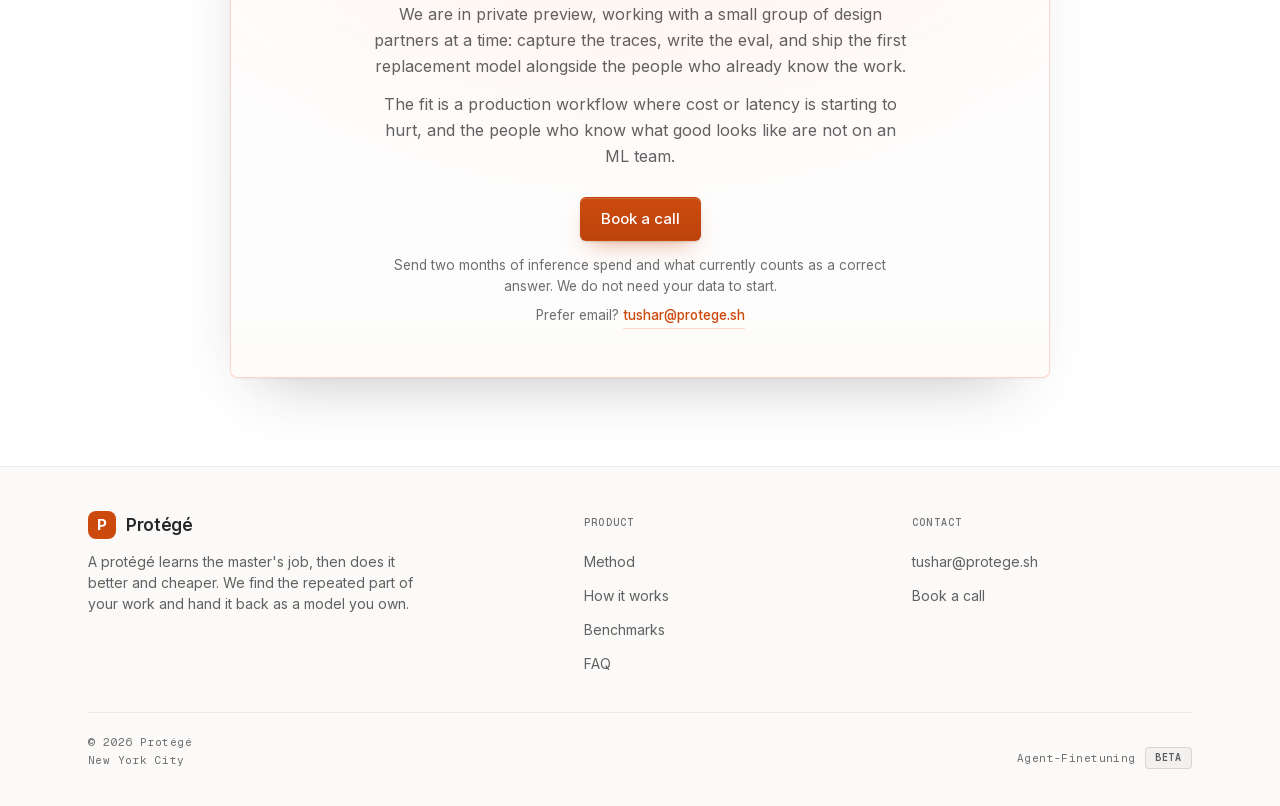
==== commit 198dfc45: "Cost meter: fix the alignment, point the words at task specialists The scale staggered because whole" ====
--- a/index.html
+++ b/index.html
@@ -287,66 +287,55 @@
 <!-- ── THE VILLAIN ────────────────────────────────────────────────────────── -->
 <section class="villain band-lighter">
   <div class="wrap">
-    <h2 class="t-h2 reveal">You pay frontier prices for work that stopped being hard months ago.</h2>
-
-    <p class="villain-lede reveal">One agent loop turns a single user action into dozens of model calls. The
-      calls are bounded, repeated and verifiable, and every one of them is billed at the price of a model that
-      could have written the workflow instead of running it.</p>
+    <div class="section-head reveal">
+      <h2 class="t-h2">You pay frontier prices for work that stopped being hard.</h2>
+      <p class="lede">One agent loop turns a single user action into dozens of model calls, and they are the
+        same few tasks over and over: classify this, route that, pull those fields. Each one is billed at the
+        price of a model that could have written the workflow instead of running it.</p>
+    </div>
 
     <figure class="meter reveal">
       <figcaption class="meter-head">
         <code>classify_intent</code>
-        <span>one bounded call, billed at the frontier rate</span>
+        <span>one task, priced at the frontier rate</span>
       </figcaption>
 
       <div class="rates">
         <div class="rate">
           <span class="rate-who">Frontier generalist</span>
-          <span class="rate-amt">$18.00<span>/ M tokens</span></span>
+          <span class="rate-amt">$18.00<i>/ M tokens</i></span>
         </div>
         <div class="rate is-heat">
-          <span class="rate-who">Open specialist</span>
-          <span class="rate-amt">$0.20<span>/ M tokens</span></span>
+          <span class="rate-who">Specialist for this task</span>
+          <span class="rate-amt">$0.20<i>/ M tokens</i></span>
         </div>
         <div class="rate rate-x">
-          <span class="rate-who">On the bounded, repeated slice</span>
-          <span class="rate-amt">90&times;<span>cheaper</span></span>
+          <span class="rate-who">Same task, same eval</span>
+          <span class="rate-amt">90&times;<i>cheaper</i></span>
         </div>
       </div>
 
       <ol class="meter-scale">
-        <li>
-          <span class="n">1 call</span>
-          <span class="v" style="--s:22px">$0.018</span>
-        </li>
-        <li>
-          <span class="n">1,000</span>
-          <span class="v" style="--s:28px">$18</span>
-        </li>
-        <li>
-          <span class="n">100,000</span>
-          <span class="v" style="--s:38px">$1,800</span>
-        </li>
-        <li>
-          <span class="n">1,000,000</span>
-          <span class="v" style="--s:52px">$18,000</span>
-        </li>
+        <li><span class="n">1 call</span><span class="v" style="--s:22px">$0.018</span></li>
+        <li><span class="n">1,000</span><span class="v" style="--s:28px">$18</span></li>
+        <li><span class="n">100,000</span><span class="v" style="--s:38px">$1,800</span></li>
+        <li class="is-peak"><span class="n">1,000,000</span><span class="v" style="--s:52px">$18,000</span></li>
       </ol>
 
       <p class="meter-punch">
-        The same million calls, routed to an open specialist that clears the same eval:
+        <span>The same million calls, served by a model trained on this one task</span>
         <b>$200</b>
       </p>
 
-      <p class="meter-note">Unit price is a blended frontier serving basis. The specialist figure is that same
-        call at $0.20 per million tokens. The call volumes are a scale, not a customer's bill.</p>
+      <p class="meter-note">Unit price is a blended frontier serving basis; the specialist figure is the same
+        call at $0.20 per million tokens. The call counts are a scale, not a customer's bill.</p>
     </figure>
 
     <div class="villain-note reveal">
       <p><b>Output tokens bill at three to five times input.</b> Cutting what the model generates is the
-        highest-leverage cost line available, and it needs no training run to collect.</p>
-      <p><b>Volume, not novelty, is what you are paying for.</b> The hard part was solved months ago. What
-        remains is the same shape of call, over and over, at a price set for reasoning you no longer need.</p>
+        highest-leverage cost line you have, and it needs no training run to collect.</p>
+      <p><b>You are paying for volume, not intelligence.</b> The hard part was solved months ago. What is left
+        is the same shape of call, over and over, at a price set for reasoning the task no longer needs.</p>
     </div>
   </div>
 </section>
--- a/assets/css/site.css
+++ b/assets/css/site.css
@@ -709,7 +709,6 @@
 .rates {
   display: grid;
   grid-template-columns: repeat(3, minmax(0, 1fr));
-  gap: 0;
   margin-top: 22px;
   padding-bottom: 22px;
   border-bottom: 1px solid var(--border-faint);
@@ -725,41 +724,48 @@
   color: var(--text-3);
 }
 .rate-amt {
-  display: block;
-  margin-top: 8px;
-  font-family: var(--mono);
-  font-size: 24px;
+  display: flex;
+  align-items: baseline;      /* the unit rides the number's baseline */
+  flex-wrap: wrap;
+  gap: 2px 7px;
+  margin-top: 10px;
+  font-family: var(--mono);
+  font-size: clamp(20px, 2vw, 24px);
   font-weight: 600;
   letter-spacing: -.02em;
 }
-.rate-amt span {
+.rate-amt i {
+  font-style: normal;
   font-size: 11px;
   font-weight: 500;
-  color: var(--text-3);
-  margin-left: 6px;
   letter-spacing: 0;
+  color: var(--text-3);
+  white-space: nowrap;
 }
 .rate.is-heat .rate-amt,
 .rate.rate-x .rate-amt { color: var(--heat-text); }
+.rate.is-heat .rate-amt i,
+.rate.rate-x .rate-amt i { color: var(--text-3); }
 @media (max-width: 700px) {
   .rates { grid-template-columns: 1fr; gap: 14px; }
   .rate { padding-right: 0; }
-  .rate + .rate { padding-left: 0; border-left: none; padding-top: 14px; border-top: 1px solid var(--border-faint); }
-}
-
-.meter-scale {
-  list-style: none;
+  .rate + .rate {
+    padding-left: 0; border-left: none;
+    padding-top: 14px; border-top: 1px solid var(--border-faint);
+  }
+}
+
+/* Narrow first: plain stacked rows, label beside amount. */
+.meter-scale { list-style: none; margin-top: 4px; }
+.meter-scale li {
   display: grid;
-  grid-template-columns: repeat(4, minmax(0, 1fr));
-  align-items: end;
-}
-.meter-scale li {
-  padding: 26px 20px 22px 0;
-  border-top: 1px solid transparent;
-}
-.meter-scale li + li { padding-left: 20px; border-left: 1px solid var(--border-faint); }
+  grid-template-columns: 1fr auto;
+  align-items: baseline;
+  gap: 14px;
+  padding-block: 14px;
+  border-top: 1px solid var(--border-faint);
+}
 .meter-scale .n {
-  display: block;
   font-family: var(--mono);
   font-size: 11px;
   letter-spacing: .1em;
@@ -767,38 +773,59 @@
   color: var(--text-3);
 }
 .meter-scale .v {
-  display: block;
-  margin-top: 12px;
-  font-size: var(--s, 24px);
+  font-size: clamp(22px, 7vw, 34px);
   line-height: 1;
   letter-spacing: -.04em;
   font-weight: 700;
   font-variant-numeric: tabular-nums;
 }
-.meter-scale li:last-child { background: linear-gradient(180deg, rgba(250, 93, 25, .07), transparent 78%); }
-.meter-scale li:last-child .v { color: var(--heat-text); }
+.meter-scale .is-peak .v { color: var(--heat-text); }
+
+/* Wide: display:contents dissolves the <li> boxes, so all four labels land in
+   grid row 1 and all four amounts in row 2, where align-items:baseline gives
+   them a genuinely shared baseline. Bottom-aligning cells cannot: the amounts
+   are four different sizes, so each box bottom sits a different distance below
+   its own baseline. The fixed grid-row only works at four columns, which is why
+   this is scoped rather than global. */
+@media (min-width: 781px) {
+  .meter-scale {
+    display: grid;
+    grid-template-columns: repeat(4, minmax(0, 1fr));
+    grid-template-rows: auto auto;
+    align-items: baseline;
+  }
+  .meter-scale li { display: contents; }
+  .meter-scale .n { grid-row: 1; padding: 26px 20px 0 0; border-top: none; }
+  .meter-scale .v { grid-row: 2; padding: 14px 20px 24px 0; font-size: var(--s, 24px); }
+  .meter-scale li + li .n,
+  .meter-scale li + li .v { padding-left: 20px; border-left: 1px solid var(--border-faint); }
+  .meter-scale .is-peak .n,
+  .meter-scale .is-peak .v { background: linear-gradient(180deg, rgba(250, 93, 25, .07), transparent 90%); }
+}
 
 .meter-punch {
   margin-top: 22px;
-  padding: 18px 20px;
+  padding: 18px 22px;
   border-radius: 6px;
   background: var(--heat-6);
   border: 1px solid var(--heat-24);
   color: var(--accent-black);
-  font-size: 16px;
-  line-height: 24px;
   display: flex;
   flex-wrap: wrap;
   align-items: baseline;
   justify-content: space-between;
-  gap: 8px 24px;
-}
+  gap: 6px 24px;
+  font-size: 16px;
+  line-height: 24px;
+}
+.meter-punch span { max-width: 52ch; }
 .meter-punch b {
-  font-size: 34px;
+  font-size: clamp(28px, 4vw, 34px);
   line-height: 1;
   letter-spacing: -.04em;
   color: var(--heat-text);
 }
+
 .meter-note {
   margin-top: 16px;
   font-size: 13px;
